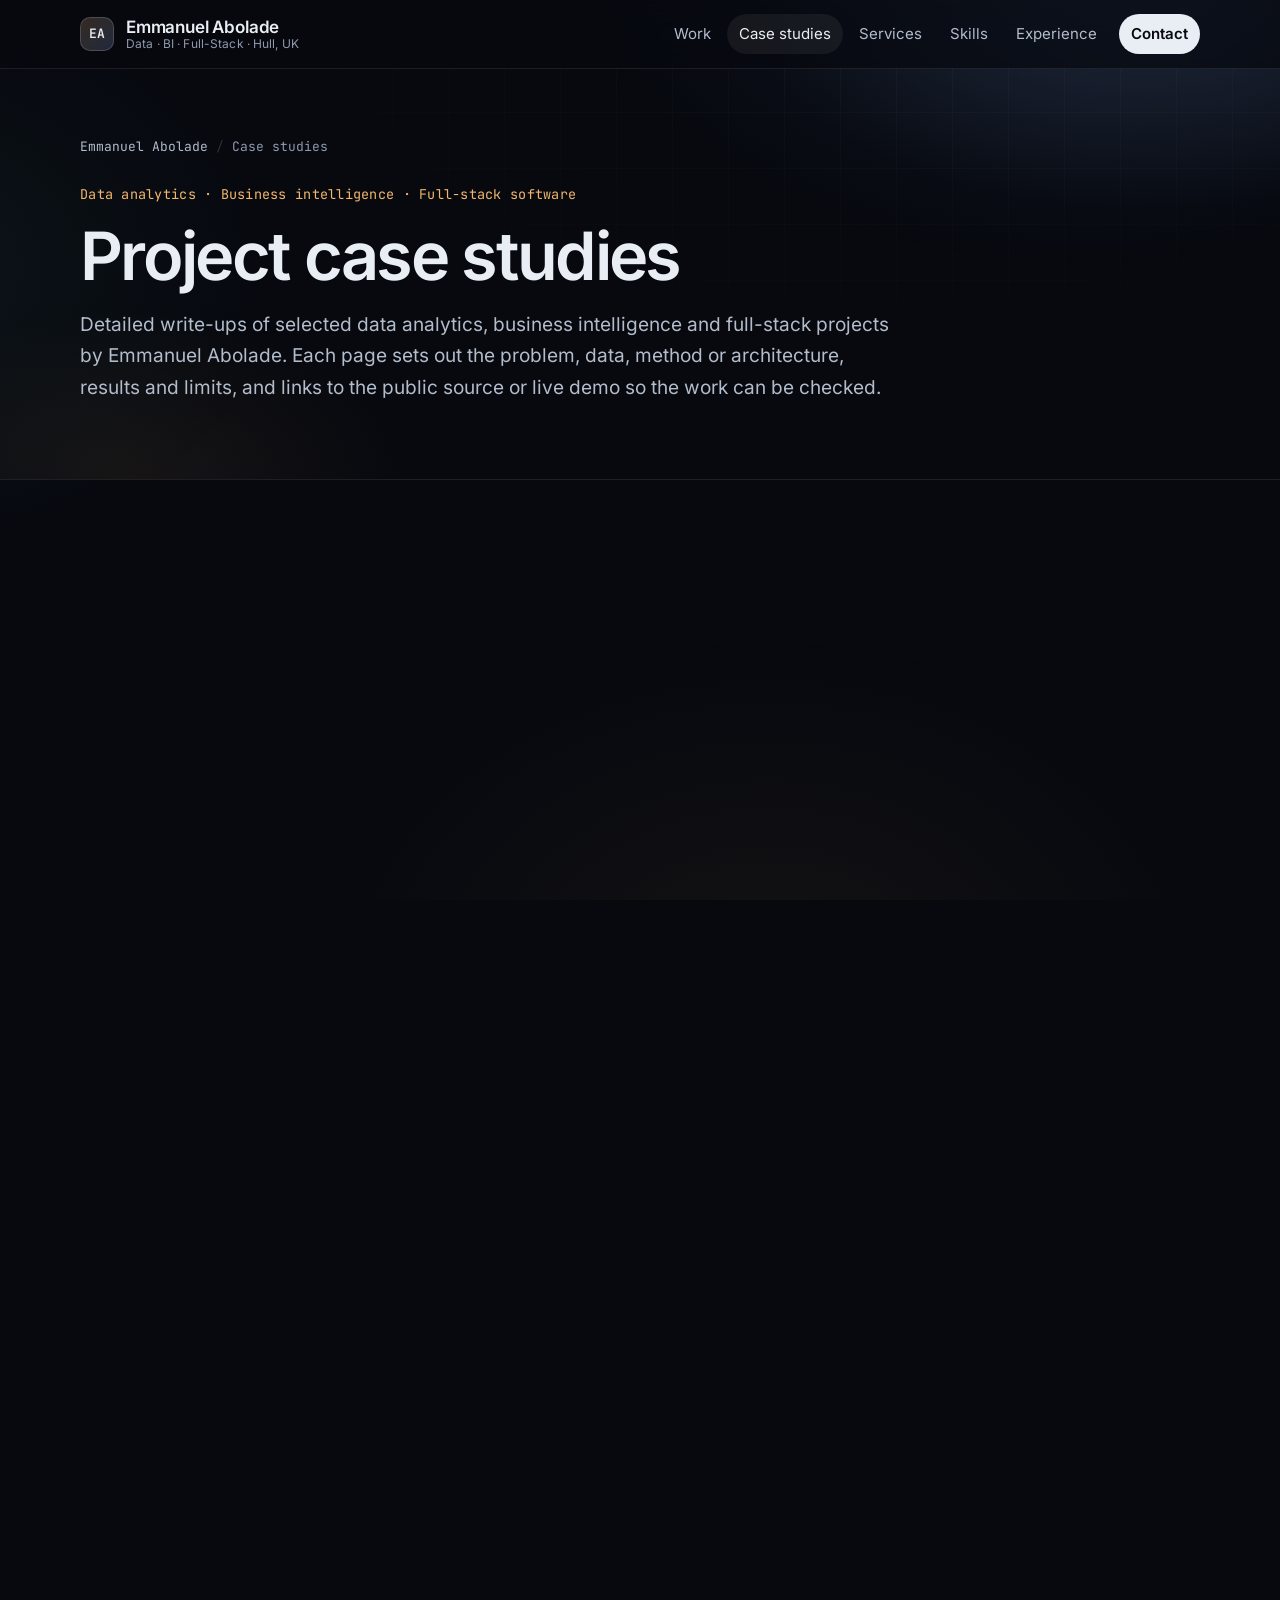
==== projects/index.html @ 0988781c "Add trading name to footer" ====
<!DOCTYPE html>
<html lang="en-GB" class="no-js">
<head>
<meta charset="UTF-8">
<meta name="viewport" content="width=device-width, initial-scale=1">
<title>Case Studies — Data Analytics, Power BI &amp; Full-Stack Projects | Emmanuel Abolade</title>
<meta name="description" content="Case studies by Emmanuel Abolade, Data Analyst and Full-Stack Developer in Hull, UK: Power BI, SQL, Python, FastAPI, React and Next.js projects with source or live demos.">
<meta name="robots" content="index, follow">
<meta name="author" content="Emmanuel Abolade">
<link rel="canonical" href="https://aboladlabs.com/projects/">
<meta name="theme-color" content="#07090f">
<meta name="color-scheme" content="dark">
<link rel="icon" href="/favicon.svg" type="image/svg+xml">
<meta property="og:type" content="website">
<meta property="og:title" content="Case Studies — Data Analytics, Power BI &amp; Full-Stack Projects | Emmanuel Abolade">
<meta property="og:description" content="Case studies by Emmanuel Abolade, Data Analyst and Full-Stack Developer in Hull, UK: Power BI, SQL, Python, FastAPI, React and Next.js projects with source or live demos.">
<meta property="og:url" content="https://aboladlabs.com/projects/">
<meta property="og:site_name" content="Emmanuel Abolade">
<meta property="og:locale" content="en_GB">
<meta property="og:image" content="https://aboladlabs.com/assets/og-image.png">
<meta property="og:image:type" content="image/png">
<meta property="og:image:width" content="1200">
<meta property="og:image:height" content="630">
<meta property="og:image:alt" content="Emmanuel Abolade: Data Analyst, Business Intelligence Developer and Full-Stack Software Developer, Hull, UK. aboladlabs.com">
<meta name="twitter:card" content="summary_large_image">
<meta name="twitter:title" content="Case Studies — Data Analytics, Power BI &amp; Full-Stack Projects | Emmanuel Abolade">
<meta name="twitter:description" content="Case studies by Emmanuel Abolade, Data Analyst and Full-Stack Developer in Hull, UK: Power BI, SQL, Python, FastAPI, React and Next.js projects with source or live demos.">
<meta name="twitter:image" content="https://aboladlabs.com/assets/og-image.png">
<meta name="twitter:image:alt" content="Emmanuel Abolade: Data Analyst, Business Intelligence Developer and Full-Stack Software Developer, Hull, UK. aboladlabs.com">
<script>(function(d){d.className='js'+(matchMedia('(prefers-reduced-motion: reduce)').matches?'':' motion')})(document.documentElement)</script>
<link rel="preload" href="/assets/fonts/inter-var.woff2" as="font" type="font/woff2" crossorigin>
<link rel="preload" href="/assets/fonts/jetbrains-mono-var.woff2" as="font" type="font/woff2" crossorigin>
<link rel="stylesheet" href="/assets/css/site.css">
<script src="/assets/js/site.js" defer></script>
<script type="application/ld+json">
{
  "@context": "https://schema.org",
  "@graph": [
    {
      "@type": [
        "CollectionPage",
        "WebPage"
      ],
      "@id": "https://aboladlabs.com/projects/#webpage",
      "url": "https://aboladlabs.com/projects/",
      "name": "Case Studies — Data Analytics, Power BI & Full-Stack Projects | Emmanuel Abolade",
      "description": "Case studies by Emmanuel Abolade, Data Analyst and Full-Stack Developer in Hull, UK: Power BI, SQL, Python, FastAPI, React and Next.js projects with source or live demos.",
      "inLanguage": "en-GB",
      "isPartOf": {
        "@id": "https://aboladlabs.com/#website"
      },
      "author": {
        "@type": "Person",
        "@id": "https://aboladlabs.com/#person",
        "name": "Emmanuel Abolade",
        "url": "https://aboladlabs.com/"
      },
      "about": {
        "@id": "https://aboladlabs.com/#person"
      },
      "breadcrumb": {
        "@id": "https://aboladlabs.com/projects/#breadcrumb"
      },
      "dateModified": "2026-11-21T15:02:53+00:00"
    },
    {
      "@type": "ItemList",
      "itemListElement": [
        {
          "@type": "ListItem",
          "position": 1,
          "url": "https://aboladlabs.com/projects/event-travel-intelligence/",
          "name": "Event Travel Intelligence"
        },
        {
          "@type": "ListItem",
          "position": 2,
          "url": "https://aboladlabs.com/projects/jobs-api-stripe-payments/",
          "name": "Jobs API with Stripe payments"
        },
        {
          "@type": "ListItem",
          "position": 3,
          "url": "https://aboladlabs.com/projects/restaurant-financial-intelligence/",
          "name": "Restaurant Financial Intelligence & CEO Dashboard"
        },
        {
          "@type": "ListItem",
          "position": 4,
          "url": "https://aboladlabs.com/projects/controldeck-ng/",
          "name": "ControlDeck NG — Executive BI Dashboard"
        },
        {
          "@type": "ListItem",
          "position": 5,
          "url": "https://aboladlabs.com/projects/fountain-of-prayer-church-platform/",
          "name": "Church Website & Presence Platform"
        },
        {
          "@type": "ListItem",
          "position": 6,
          "url": "https://aboladlabs.com/projects/cv-analyzer-job-match/",
          "name": "CV Analyzer & Job Match Optimizer"
        },
        {
          "@type": "ListItem",
          "position": 7,
          "url": "https://aboladlabs.com/projects/olist-marketplace-delivery-sla/",
          "name": "Olist Marketplace — Delivery SLA & Seller Sizing"
        },
        {
          "@type": "ListItem",
          "position": 8,
          "url": "https://aboladlabs.com/projects/grandstay-hospitality-operations/",
          "name": "GrandStay Hospitality — Operations Intelligence"
        },
        {
          "@type": "ListItem",
          "position": 9,
          "url": "https://aboladlabs.com/projects/clouddesk-support-root-cause/",
          "name": "CloudDesk — Support Root Cause"
        },
        {
          "@type": "ListItem",
          "position": 10,
          "url": "https://aboladlabs.com/projects/nigeria-at-66-world-bank-data-story/",
          "name": "Nigeria at 66 — World Bank Data Story"
        }
      ]
    },
    {
      "@type": "BreadcrumbList",
      "@id": "https://aboladlabs.com/projects/#breadcrumb",
      "itemListElement": [
        {
          "@type": "ListItem",
          "position": 1,
          "name": "Emmanuel Abolade",
          "item": "https://aboladlabs.com/"
        },
        {
          "@type": "ListItem",
          "position": 2,
          "name": "Case studies",
          "item": "https://aboladlabs.com/projects/"
        }
      ]
    }
  ]
}
</script>
</head>
<body>
<a class="skip" href="#main">Skip to content</a>
<header class="site-header solid">
<div class="wrap bar">
<a class="brand" href="/"><span class="brand-mark" aria-hidden="true">EA</span><span>Emmanuel Abolade<small>Data · BI · Full-Stack · Hull, UK</small></span></a>
<button class="menu-btn" type="button" aria-expanded="false" aria-controls="site-nav" aria-label="Open menu"><svg viewBox="0 0 20 20" fill="none" aria-hidden="true"><path d="M3 6h14M3 10h14M3 14h14" stroke="currentColor" stroke-width="1.6" stroke-linecap="round"/></svg></button>
<nav id="site-nav" class="nav" aria-label="Primary">
<a href="/#work">Work</a>
<a href="/projects/" aria-current="page">Case studies</a>
<a href="/services/">Services</a>
<a href="/#skills">Skills</a>
<a href="/#experience">Experience</a>
<a href="/#contact" class="nav-cta">Contact</a>
</nav>
</div>
</header>
<main id="main">
<section class="page-hero">
<div class="grid-bg" aria-hidden="true"></div>
<div class="wrap">
<nav class="crumbs" aria-label="Breadcrumb"><ol><li><a href="/">Emmanuel Abolade</a></li><li aria-current="page">Case studies</li></ol></nav>
<p class="kicker">Data analytics · Business intelligence · Full-stack software</p>
<h1>Project case studies</h1>
<p class="lede">Detailed write-ups of selected data analytics, business intelligence and full-stack projects by Emmanuel Abolade. Each page sets out the problem, data, method or architecture, results and limits, and links to the public source or live demo so the work can be checked.</p>
</div>
</section>
<div class="wrap">
<section class="hub-section" aria-labelledby="cs-title" style="padding-top:56px">
<h2 id="cs-title">Case studies</h2>
<p>Nine projects across analytics, BI and software engineering.</p>
<div class="filters" role="group" aria-label="Filter projects" data-filter-group="hub-grid" data-filter-status="hub-grid-status" hidden>
<button type="button" data-filter="all" aria-pressed="true">All work</button>
<button type="button" data-filter="data" aria-pressed="false">Data &amp; BI</button>
<button type="button" data-filter="software" aria-pressed="false">Software engineering</button>
<button type="button" data-filter="ai" aria-pressed="false">Applied AI</button>
</div><p id="hub-grid-status" class="sr-only" aria-live="polite"></p>
<div class="work" id="hub-grid">
<article class="card wide" data-cat="software data" data-reveal>
<div class="media"><img src="/assets/screenshots/thumbs/event-travel-intelligence-home.webp" alt="Event Travel Intelligence web app home screen with event selection and journey inputs over a map" width="800" height="500" loading="lazy" decoding="async"><div class="tagline"><span class="status live">Live demo</span></div></div>
<div class="body">
<span class="kind">Full-stack · Decision intelligence</span>
<h3><a href="/projects/event-travel-intelligence/">Event Travel Intelligence</a></h3>
<p>A travel-intelligence platform for journeys to major UK events. Enter a starting point and an event to get route analysis, event-adjusted journey estimates, travel risk, Park &amp; Ride options, an interactive map and overnight return analysis. Modelled conditions are clearly separated from measured live data.</p>
<ul class="stack" aria-label="Technologies"><li class="chip">Python</li><li class="chip">FastAPI</li><li class="chip">SQLite</li><li class="chip">JavaScript</li><li class="chip">Leaflet</li><li class="chip">OSRM</li><li class="chip">Nominatim</li></ul>
<div class="metrics"><div><b>Outbound + return</b><span>journey analysis incl. overnight</span></div><div><b>7 test modules</b><span>API, engine, live transport</span></div><div><b>Pages + Render</b><span>frontend and API hosting</span></div></div>
<div class="links"><a class="primary" href="/projects/event-travel-intelligence/">Case study <svg viewBox="0 0 16 16" fill="none" aria-hidden="true"><path d="M3 8h10M9 4l4 4-4 4" stroke="currentColor" stroke-width="1.6" stroke-linecap="round" stroke-linejoin="round"/></svg></a><a href="https://aboladvisuals.github.io/event-travel-intelligence/" rel="noopener" aria-label="Live demo: Event Travel Intelligence">Live demo <svg viewBox="0 0 16 16" fill="none" aria-hidden="true"><path d="M6 3h7v7M13 3 5 11" stroke="currentColor" stroke-width="1.6" stroke-linecap="round" stroke-linejoin="round"/></svg></a><a href="https://github.com/aboladvisuals/event-travel-intelligence" rel="noopener" aria-label="Code: Event Travel Intelligence">Code <svg viewBox="0 0 16 16" aria-hidden="true"><path fill="currentColor" d="M8 0a8 8 0 0 0-2.53 15.59c.4.07.55-.17.55-.38v-1.33c-2.23.48-2.7-1.07-2.7-1.07-.36-.92-.89-1.17-.89-1.17-.73-.5.05-.49.05-.49.8.06 1.23.83 1.23.83.72 1.22 1.87.87 2.33.66.07-.52.28-.87.5-1.07-1.78-.2-3.65-.89-3.65-3.95 0-.87.31-1.59.82-2.15-.08-.2-.36-1.02.08-2.12 0 0 .67-.21 2.2.82a7.6 7.6 0 0 1 4 0c1.53-1.04 2.2-.82 2.2-.82.44 1.1.16 1.92.08 2.12.51.56.82 1.28.82 2.15 0 3.07-1.87 3.75-3.65 3.95.29.25.54.73.54 1.48v2.2c0 .21.15.46.55.38A8 8 0 0 0 8 0Z"/></svg></a></div>
</div>
</article>
<article class="card wide" data-cat="software" data-reveal>
<div class="media"><img src="/assets/screenshots/thumbs/jobs-api-stripe-docs.webp" alt="FastAPI Swagger documentation page (/docs) for the live Jobs API, showing the interactive OpenAPI interface" width="800" height="416" loading="lazy" decoding="async"><div class="tagline"><span class="status live">Live API · live-ready payments</span></div></div>
<div class="body">
<span class="kind">Full-stack · Payments API</span>
<h3><a href="/projects/jobs-api-stripe-payments/">Jobs API with Stripe payments</a></h3>
<p>A jobs-board API with a production-grade Stripe payment flow: hosted Checkout, signature-verified webhooks, idempotent recording and nightly reconciliation. The API is live; payments run in Stripe test mode and are ready to switch to live keys.</p>
<ul class="stack" aria-label="Technologies"><li class="chip">Python</li><li class="chip">FastAPI</li><li class="chip">PostgreSQL</li><li class="chip">psycopg</li><li class="chip">Stripe</li><li class="chip">Render</li><li class="chip">GitHub Actions</li></ul>
<div class="metrics"><div><b>Hosted Checkout</b><span>card data never on the server</span></div><div><b>Idempotent writes</b><span>UNIQUE session id</span></div><div><b>Nightly reconcile</b><span>Stripe as source of truth</span></div></div>
<div class="links"><a class="primary" href="/projects/jobs-api-stripe-payments/">Case study <svg viewBox="0 0 16 16" fill="none" aria-hidden="true"><path d="M3 8h10M9 4l4 4-4 4" stroke="currentColor" stroke-width="1.6" stroke-linecap="round" stroke-linejoin="round"/></svg></a><a href="https://jobs-api-no94.onrender.com/docs" rel="noopener" aria-label="Live API docs: Jobs API with Stripe payments">Live API docs <svg viewBox="0 0 16 16" fill="none" aria-hidden="true"><path d="M6 3h7v7M13 3 5 11" stroke="currentColor" stroke-width="1.6" stroke-linecap="round" stroke-linejoin="round"/></svg></a><a href="https://github.com/aboladvisuals/jobs-api" rel="noopener" aria-label="Code: Jobs API with Stripe payments">Code <svg viewBox="0 0 16 16" aria-hidden="true"><path fill="currentColor" d="M8 0a8 8 0 0 0-2.53 15.59c.4.07.55-.17.55-.38v-1.33c-2.23.48-2.7-1.07-2.7-1.07-.36-.92-.89-1.17-.89-1.17-.73-.5.05-.49.05-.49.8.06 1.23.83 1.23.83.72 1.22 1.87.87 2.33.66.07-.52.28-.87.5-1.07-1.78-.2-3.65-.89-3.65-3.95 0-.87.31-1.59.82-2.15-.08-.2-.36-1.02.08-2.12 0 0 .67-.21 2.2.82a7.6 7.6 0 0 1 4 0c1.53-1.04 2.2-.82 2.2-.82.44 1.1.16 1.92.08 2.12.51.56.82 1.28.82 2.15 0 3.07-1.87 3.75-3.65 3.95.29.25.54.73.54 1.48v2.2c0 .21.15.46.55.38A8 8 0 0 0 8 0Z"/></svg></a></div>
</div>
</article>

<article class="card" data-cat="data" data-reveal>
<div class="media"><img src="/assets/screenshots/thumbs/restaurant-ceo-overview.webp" alt="Power BI CEO overview for the restaurant financial analysis with sales, payments and trend visuals" width="800" height="470" loading="lazy" decoding="async"><div class="tagline"><span class="status done">Portfolio analysis</span></div></div>
<div class="body">
<span class="kind">Data &amp; BI · Financial controls</span>
<h3><a href="/projects/restaurant-financial-intelligence/">Restaurant Financial Intelligence &amp; CEO Dashboard</a></h3>
<p>Multi-unit hospitality financial analysis that surfaced a control gap, not just a dashboard. It became the grounding for the ControlDeck NG product UI.</p>
<ul class="stack" aria-label="Technologies"><li class="chip">Python</li><li class="chip">pandas</li><li class="chip">SQL</li><li class="chip">Power Query</li><li class="chip">Power BI</li></ul>
<div class="metrics"><div><b>≈ ₦2.89bn</b><span>recorded sales</span></div><div><b>19,146</b><span>payments without payee</span></div><div><b>Apr 2026</b><span>expense records collapse</span></div></div>
<div class="links"><a class="primary" href="/projects/restaurant-financial-intelligence/">Case study <svg viewBox="0 0 16 16" fill="none" aria-hidden="true"><path d="M3 8h10M9 4l4 4-4 4" stroke="currentColor" stroke-width="1.6" stroke-linecap="round" stroke-linejoin="round"/></svg></a><a href="https://github.com/aboladvisuals/restaurant_ceo_analysis" rel="noopener" aria-label="Code: Restaurant Financial Intelligence & CEO Dashboard">Code <svg viewBox="0 0 16 16" aria-hidden="true"><path fill="currentColor" d="M8 0a8 8 0 0 0-2.53 15.59c.4.07.55-.17.55-.38v-1.33c-2.23.48-2.7-1.07-2.7-1.07-.36-.92-.89-1.17-.89-1.17-.73-.5.05-.49.05-.49.8.06 1.23.83 1.23.83.72 1.22 1.87.87 2.33.66.07-.52.28-.87.5-1.07-1.78-.2-3.65-.89-3.65-3.95 0-.87.31-1.59.82-2.15-.08-.2-.36-1.02.08-2.12 0 0 .67-.21 2.2.82a7.6 7.6 0 0 1 4 0c1.53-1.04 2.2-.82 2.2-.82.44 1.1.16 1.92.08 2.12.51.56.82 1.28.82 2.15 0 3.07-1.87 3.75-3.65 3.95.29.25.54.73.54 1.48v2.2c0 .21.15.46.55.38A8 8 0 0 0 8 0Z"/></svg></a></div>
</div>
</article>
<article class="card" data-cat="software data" data-reveal>
<div class="media"><img src="/assets/screenshots/thumbs/controldeck-ng-ceo-home.webp" alt="ControlDeck NG CEO Home screen with naira KPI cards, a revenue and expense trend and critical alerts" width="800" height="500" loading="lazy" decoding="async"><div class="tagline"><span class="status poc">Proof of concept · live</span></div></div>
<div class="body">
<span class="kind">Full-stack · BI product UI</span>
<h3><a href="/projects/controldeck-ng/">ControlDeck NG — Executive BI Dashboard</a></h3>
<p>The restaurant analysis turned into a product surface: CEO Home, Financial Control Centre, Sales, Cost &amp; Profitability, Inventory, Purchasing, an AI assistant with demo responses, and alerts. Mock data shaped by real findings.</p>
<ul class="stack" aria-label="Technologies"><li class="chip">React 19</li><li class="chip">TypeScript</li><li class="chip">Vite</li><li class="chip">Tailwind</li><li class="chip">Recharts</li></ul>
<div class="metrics"><div><b>8 screens</b><span>single-page app</span></div><div><b>₦2.888B</b><span>grounding sales figure</span></div><div><b>Mock data</b><span>no live POS feed</span></div></div>
<div class="links"><a class="primary" href="/projects/controldeck-ng/">Case study <svg viewBox="0 0 16 16" fill="none" aria-hidden="true"><path d="M3 8h10M9 4l4 4-4 4" stroke="currentColor" stroke-width="1.6" stroke-linecap="round" stroke-linejoin="round"/></svg></a><a href="https://aboladvisuals.github.io/controldeck-ng/" rel="noopener" aria-label="Live demo: ControlDeck NG — Executive BI Dashboard">Live demo <svg viewBox="0 0 16 16" fill="none" aria-hidden="true"><path d="M6 3h7v7M13 3 5 11" stroke="currentColor" stroke-width="1.6" stroke-linecap="round" stroke-linejoin="round"/></svg></a><a href="https://github.com/aboladvisuals/controldeck-ng" rel="noopener" aria-label="Code: ControlDeck NG — Executive BI Dashboard">Code <svg viewBox="0 0 16 16" aria-hidden="true"><path fill="currentColor" d="M8 0a8 8 0 0 0-2.53 15.59c.4.07.55-.17.55-.38v-1.33c-2.23.48-2.7-1.07-2.7-1.07-.36-.92-.89-1.17-.89-1.17-.73-.5.05-.49.05-.49.8.06 1.23.83 1.23.83.72 1.22 1.87.87 2.33.66.07-.52.28-.87.5-1.07-1.78-.2-3.65-.89-3.65-3.95 0-.87.31-1.59.82-2.15-.08-.2-.36-1.02.08-2.12 0 0 .67-.21 2.2.82a7.6 7.6 0 0 1 4 0c1.53-1.04 2.2-.82 2.2-.82.44 1.1.16 1.92.08 2.12.51.56.82 1.28.82 2.15 0 3.07-1.87 3.75-3.65 3.95.29.25.54.73.54 1.48v2.2c0 .21.15.46.55.38A8 8 0 0 0 8 0Z"/></svg></a></div>
</div>
</article>
<article class="card wide" data-cat="software" data-reveal>
<div class="media"><img src="/assets/screenshots/thumbs/fountain-of-prayer-hull-home.webp" alt="Public homepage of the church website with a plum and gold design and a Plan your visit button" width="800" height="500" loading="lazy" decoding="async"><div class="tagline"><span class="status live">Live public site</span></div></div>
<div class="body">
<span class="kind">Full-stack · Auth, roles &amp; realtime</span>
<h3><a href="/projects/fountain-of-prayer-church-platform/">Church Website &amp; Presence Platform</a></h3>
<p>A Next.js 16 and Supabase platform for a church in Hull: a public visitor website, sign-in for members, role-scoped pastor, admin and media areas protected by row-level security, and a projector display updated in real time from the media dashboard.</p>
<ul class="stack" aria-label="Technologies"><li class="chip">Next.js 16</li><li class="chip">React 19</li><li class="chip">TypeScript</li><li class="chip">Supabase</li><li class="chip">Postgres RLS</li><li class="chip">Realtime</li><li class="chip">Vercel</li></ul>
<div class="metrics"><div><b>33 tests</b><span>auth, session and roles, passing</span></div><div><b>4 signed-in areas</b><span>member, pastor, admin, media</span></div><div><b>Realtime</b><span>presentation display</span></div></div>
<div class="links"><a class="primary" href="/projects/fountain-of-prayer-church-platform/">Case study <svg viewBox="0 0 16 16" fill="none" aria-hidden="true"><path d="M3 8h10M9 4l4 4-4 4" stroke="currentColor" stroke-width="1.6" stroke-linecap="round" stroke-linejoin="round"/></svg></a><a href="https://rccg-fountain-of-prayer-hull.vercel.app/" rel="noopener" aria-label="Live site: Church Website & Presence Platform">Live site <svg viewBox="0 0 16 16" fill="none" aria-hidden="true"><path d="M6 3h7v7M13 3 5 11" stroke="currentColor" stroke-width="1.6" stroke-linecap="round" stroke-linejoin="round"/></svg></a></div>
</div>
</article>
<article class="card" data-cat="software ai" data-reveal>
<div class="media"><img src="/assets/screenshots/thumbs/cv-analyzer-evidence-gaps.webp" alt="CV Analyzer Streamlit interface showing the evidence matrix" width="800" height="409" loading="lazy" decoding="async"><div class="tagline"><span class="status done">Completed &amp; tested</span></div></div>
<div class="body">
<span class="kind">Software · Applied AI (guarded)</span>
<h3><a href="/projects/cv-analyzer-job-match/">CV Analyzer &amp; Job Match Optimizer</a></h3>
<p>Matches a CV against a real job description with a traceable evidence matrix and gap analysis. An optional AI phrasing layer is checked after the fact and rejected if it adds anything the CV cannot evidence.</p>
<ul class="stack" aria-label="Technologies"><li class="chip">Python</li><li class="chip">Streamlit</li><li class="chip">pdfplumber</li><li class="chip">reportlab</li><li class="chip">pytest</li></ul>
<div class="metrics"><div><b>117 tests</b><span>passing locally</span></div><div><b>CLI + web</b><span>one shared engine</span></div><div><b>DOCX / PDF</b><span>report export</span></div></div>
<div class="links"><a class="primary" href="/projects/cv-analyzer-job-match/">Case study <svg viewBox="0 0 16 16" fill="none" aria-hidden="true"><path d="M3 8h10M9 4l4 4-4 4" stroke="currentColor" stroke-width="1.6" stroke-linecap="round" stroke-linejoin="round"/></svg></a><a href="https://github.com/aboladvisuals/cv_analyzer" rel="noopener" aria-label="Code: CV Analyzer & Job Match Optimizer">Code <svg viewBox="0 0 16 16" aria-hidden="true"><path fill="currentColor" d="M8 0a8 8 0 0 0-2.53 15.59c.4.07.55-.17.55-.38v-1.33c-2.23.48-2.7-1.07-2.7-1.07-.36-.92-.89-1.17-.89-1.17-.73-.5.05-.49.05-.49.8.06 1.23.83 1.23.83.72 1.22 1.87.87 2.33.66.07-.52.28-.87.5-1.07-1.78-.2-3.65-.89-3.65-3.95 0-.87.31-1.59.82-2.15-.08-.2-.36-1.02.08-2.12 0 0 .67-.21 2.2.82a7.6 7.6 0 0 1 4 0c1.53-1.04 2.2-.82 2.2-.82.44 1.1.16 1.92.08 2.12.51.56.82 1.28.82 2.15 0 3.07-1.87 3.75-3.65 3.95.29.25.54.73.54 1.48v2.2c0 .21.15.46.55.38A8 8 0 0 0 8 0Z"/></svg></a></div>
</div>
</article>
<article class="card" data-cat="data" data-reveal>
<div class="media"><img src="/assets/screenshots/thumbs/olist-delivery-sla.webp" alt="Olist delivery SLA analysis chart of late-delivery rates" width="800" height="434" loading="lazy" decoding="async"><div class="tagline"><span class="status done">Portfolio analysis</span></div></div>
<div class="body">
<span class="kind">Data &amp; BI · SQL Server</span>
<h3><a href="/projects/olist-marketplace-delivery-sla/">Olist Marketplace — Delivery SLA &amp; Seller Sizing</a></h3>
<p>Public Kaggle e-commerce data analysed in T-SQL and cross-checked in Python, with a recommendation targeted at the sellers driving late volume.</p>
<ul class="stack" aria-label="Technologies"><li class="chip">SQL Server</li><li class="chip">T-SQL</li><li class="chip">Python</li><li class="chip">Tableau</li></ul>
<div class="metrics"><div><b>96,470</b><span>delivered orders</span></div><div><b>6.77%</b><span>late-delivery rate</span></div><div><b>44%</b><span>of late orders >8 days</span></div></div>
<div class="links"><a class="primary" href="/projects/olist-marketplace-delivery-sla/">Case study <svg viewBox="0 0 16 16" fill="none" aria-hidden="true"><path d="M3 8h10M9 4l4 4-4 4" stroke="currentColor" stroke-width="1.6" stroke-linecap="round" stroke-linejoin="round"/></svg></a><a href="https://github.com/aboladvisuals/olist_marketplace_sla" rel="noopener" aria-label="Code: Olist Marketplace — Delivery SLA & Seller Sizing">Code <svg viewBox="0 0 16 16" aria-hidden="true"><path fill="currentColor" d="M8 0a8 8 0 0 0-2.53 15.59c.4.07.55-.17.55-.38v-1.33c-2.23.48-2.7-1.07-2.7-1.07-.36-.92-.89-1.17-.89-1.17-.73-.5.05-.49.05-.49.8.06 1.23.83 1.23.83.72 1.22 1.87.87 2.33.66.07-.52.28-.87.5-1.07-1.78-.2-3.65-.89-3.65-3.95 0-.87.31-1.59.82-2.15-.08-.2-.36-1.02.08-2.12 0 0 .67-.21 2.2.82a7.6 7.6 0 0 1 4 0c1.53-1.04 2.2-.82 2.2-.82.44 1.1.16 1.92.08 2.12.51.56.82 1.28.82 2.15 0 3.07-1.87 3.75-3.65 3.95.29.25.54.73.54 1.48v2.2c0 .21.15.46.55.38A8 8 0 0 0 8 0Z"/></svg></a></div>
</div>
</article>
<article class="card third" data-cat="data" data-reveal>
<div class="media"><img src="/assets/screenshots/thumbs/grandstay-executive-dashboard.webp" alt="GrandStay Power BI executive dashboard for guest-support operations" width="800" height="551" loading="lazy" decoding="async"><div class="tagline"><span class="status done">Portfolio analysis</span></div></div>
<div class="body">
<span class="kind">Data &amp; BI · Power BI</span>
<h3><a href="/projects/grandstay-hospitality-operations/">GrandStay Hospitality — Operations Intelligence</a></h3>
<p>A ticket-level baseline for guest-support contacts to evaluate an automation opportunity.</p>
<ul class="stack" aria-label="Technologies"><li class="chip">Excel</li><li class="chip">Power Query</li><li class="chip">Power BI</li></ul>
<div class="metrics"><div><b>120,000</b><span>tickets</span></div><div><b>28.09%</b><span>SLA met</span></div><div><b>60.1%</b><span>repetitive</span></div></div>
<div class="links"><a class="primary" href="/projects/grandstay-hospitality-operations/">Case study <svg viewBox="0 0 16 16" fill="none" aria-hidden="true"><path d="M3 8h10M9 4l4 4-4 4" stroke="currentColor" stroke-width="1.6" stroke-linecap="round" stroke-linejoin="round"/></svg></a><a href="https://github.com/aboladvisuals/grandstay-hospitality-operations" rel="noopener" aria-label="Code: GrandStay Hospitality — Operations Intelligence">Code <svg viewBox="0 0 16 16" aria-hidden="true"><path fill="currentColor" d="M8 0a8 8 0 0 0-2.53 15.59c.4.07.55-.17.55-.38v-1.33c-2.23.48-2.7-1.07-2.7-1.07-.36-.92-.89-1.17-.89-1.17-.73-.5.05-.49.05-.49.8.06 1.23.83 1.23.83.72 1.22 1.87.87 2.33.66.07-.52.28-.87.5-1.07-1.78-.2-3.65-.89-3.65-3.95 0-.87.31-1.59.82-2.15-.08-.2-.36-1.02.08-2.12 0 0 .67-.21 2.2.82a7.6 7.6 0 0 1 4 0c1.53-1.04 2.2-.82 2.2-.82.44 1.1.16 1.92.08 2.12.51.56.82 1.28.82 2.15 0 3.07-1.87 3.75-3.65 3.95.29.25.54.73.54 1.48v2.2c0 .21.15.46.55.38A8 8 0 0 0 8 0Z"/></svg></a></div>
</div>
</article>
<article class="card third" data-cat="data" data-reveal>
<div class="media"><img src="/assets/screenshots/thumbs/clouddesk-executive-overview.webp" alt="CloudDesk Power BI executive overview of support resolution times" width="800" height="443" loading="lazy" decoding="async"><div class="tagline"><span class="status done">Portfolio analysis</span></div></div>
<div class="body">
<span class="kind">Data &amp; BI · Statistics</span>
<h3><a href="/projects/clouddesk-support-root-cause/">CloudDesk — Support Root Cause</a></h3>
<p>Hypotheses on documentation, reassignment, team and category tested against resolution time, CSAT and renewal.</p>
<ul class="stack" aria-label="Technologies"><li class="chip">Python</li><li class="chip">pandas</li><li class="chip">statsmodels</li><li class="chip">Power BI</li></ul>
<div class="metrics"><div><b>2,400</b><span>tickets</span></div><div><b>7.80 h</b><span>median resolution</span></div><div><b>4.52</b><span>average CSAT</span></div></div>
<div class="links"><a class="primary" href="/projects/clouddesk-support-root-cause/">Case study <svg viewBox="0 0 16 16" fill="none" aria-hidden="true"><path d="M3 8h10M9 4l4 4-4 4" stroke="currentColor" stroke-width="1.6" stroke-linecap="round" stroke-linejoin="round"/></svg></a><a href="https://github.com/aboladvisuals/clouddesk_analytics" rel="noopener" aria-label="Code: CloudDesk — Support Root Cause">Code <svg viewBox="0 0 16 16" aria-hidden="true"><path fill="currentColor" d="M8 0a8 8 0 0 0-2.53 15.59c.4.07.55-.17.55-.38v-1.33c-2.23.48-2.7-1.07-2.7-1.07-.36-.92-.89-1.17-.89-1.17-.73-.5.05-.49.05-.49.8.06 1.23.83 1.23.83.72 1.22 1.87.87 2.33.66.07-.52.28-.87.5-1.07-1.78-.2-3.65-.89-3.65-3.95 0-.87.31-1.59.82-2.15-.08-.2-.36-1.02.08-2.12 0 0 .67-.21 2.2.82a7.6 7.6 0 0 1 4 0c1.53-1.04 2.2-.82 2.2-.82.44 1.1.16 1.92.08 2.12.51.56.82 1.28.82 2.15 0 3.07-1.87 3.75-3.65 3.95.29.25.54.73.54 1.48v2.2c0 .21.15.46.55.38A8 8 0 0 0 8 0Z"/></svg></a></div>
</div>
</article>
<article class="card third" data-cat="data" data-reveal>
<div class="media"><img src="/assets/screenshots/thumbs/nigeria-at-66-dashboard.webp" alt="Nigeria at 66 Power BI dashboard with KPI cards and a 1960 to 2025 trend" width="800" height="466" loading="lazy" decoding="async"><div class="tagline"><span class="status done">Completed analysis</span></div></div>
<div class="body">
<span class="kind">Data &amp; BI · API to Power BI</span>
<h3><a href="/projects/nigeria-at-66-world-bank-data-story/">Nigeria at 66 — World Bank Data Story</a></h3>
<p>World Bank API extraction in Python, pandas validation and a one-page Power BI story.</p>
<ul class="stack" aria-label="Technologies"><li class="chip">Python</li><li class="chip">requests</li><li class="chip">pandas</li><li class="chip">Power BI</li></ul>
<div class="metrics"><div><b>7 × 4</b><span>indicators × countries</span></div><div><b>1,848</b><span>rows prepared</span></div><div><b>1960–2025</b><span>coverage</span></div></div>
<div class="links"><a class="primary" href="/projects/nigeria-at-66-world-bank-data-story/">Case study <svg viewBox="0 0 16 16" fill="none" aria-hidden="true"><path d="M3 8h10M9 4l4 4-4 4" stroke="currentColor" stroke-width="1.6" stroke-linecap="round" stroke-linejoin="round"/></svg></a><a href="https://github.com/aboladvisuals/nigeria-at-66" rel="noopener" aria-label="Code: Nigeria at 66 — World Bank Data Story">Code <svg viewBox="0 0 16 16" aria-hidden="true"><path fill="currentColor" d="M8 0a8 8 0 0 0-2.53 15.59c.4.07.55-.17.55-.38v-1.33c-2.23.48-2.7-1.07-2.7-1.07-.36-.92-.89-1.17-.89-1.17-.73-.5.05-.49.05-.49.8.06 1.23.83 1.23.83.72 1.22 1.87.87 2.33.66.07-.52.28-.87.5-1.07-1.78-.2-3.65-.89-3.65-3.95 0-.87.31-1.59.82-2.15-.08-.2-.36-1.02.08-2.12 0 0 .67-.21 2.2.82a7.6 7.6 0 0 1 4 0c1.53-1.04 2.2-.82 2.2-.82.44 1.1.16 1.92.08 2.12.51.56.82 1.28.82 2.15 0 3.07-1.87 3.75-3.65 3.95.29.25.54.73.54 1.48v2.2c0 .21.15.46.55.38A8 8 0 0 0 8 0Z"/></svg></a></div>
</div>
</article>
</div>
</section>
<section class="hub-section prose" style="max-width:none" aria-labelledby="skills-evidence">
<h2 id="skills-evidence">Skills and where to verify them</h2>
<p>Each skill below links to public work that shows it. Where source code is private or not linked, that is stated.</p>
<div class="table-wrap" tabindex="0" role="region" aria-label="Skill-to-evidence map"><table><caption>Skill-to-evidence map</caption><thead><tr><th scope="col">Skill</th><th scope="col">Evidence</th></tr></thead><tbody>
<tr><td>SQL (SQL Server, T-SQL)</td><td><a href="/projects/olist-marketplace-delivery-sla/">Olist delivery SLA</a> (<a href="https://github.com/aboladvisuals/olist_marketplace_sla/blob/main/sql/sla.sql" rel="noopener">sla.sql</a>)</td></tr>
<tr><td>SQL (SQLite)</td><td><a href="https://github.com/aboladvisuals/ecommerce-orders-sql-analysis" rel="noopener">E-commerce orders SQL analysis</a></td></tr>
<tr><td>Python (pandas)</td><td><a href="/projects/restaurant-financial-intelligence/">Restaurant financial intelligence</a> · <a href="/projects/clouddesk-support-root-cause/">CloudDesk RCA</a> · <a href="/projects/olist-marketplace-delivery-sla/">Olist cross-check</a></td></tr>
<tr><td>Statistics (regression, correlation)</td><td><a href="/projects/clouddesk-support-root-cause/">CloudDesk RCA</a></td></tr>
<tr><td>Power BI</td><td><a href="/projects/grandstay-hospitality-operations/">GrandStay</a> · <a href="/projects/restaurant-financial-intelligence/">Restaurant financial intelligence</a> · <a href="/projects/clouddesk-support-root-cause/">CloudDesk</a> · <a href="/projects/nigeria-at-66-world-bank-data-story/">Nigeria at 66</a></td></tr>
<tr><td>Excel and Power Query</td><td><a href="/projects/grandstay-hospitality-operations/">GrandStay</a></td></tr>
<tr><td>Tableau</td><td><a href="/projects/olist-marketplace-delivery-sla/">Olist delivery SLA</a> · <a href="https://github.com/aboladvisuals/daikibo-deloitte-data-analytics" rel="noopener">Daikibo (Deloitte job simulation on Forage)</a></td></tr>
<tr><td>React and TypeScript</td><td><a href="/projects/controldeck-ng/">ControlDeck NG</a> (<a href="https://aboladvisuals.github.io/controldeck-ng/" rel="noopener">live demo</a>)</td></tr>
<tr><td>APIs (FastAPI) and system integration</td><td><a href="/projects/event-travel-intelligence/">Event Travel Intelligence</a> (<a href="https://aboladvisuals.github.io/event-travel-intelligence/" rel="noopener">live app</a>) · <a href="/projects/jobs-api-stripe-payments/">Jobs API with Stripe payments</a> (<a href="https://jobs-api-no94.onrender.com/docs" rel="noopener">live API docs</a>)</td></tr>
<tr><td>PostgreSQL and Stripe payments</td><td><a href="/projects/jobs-api-stripe-payments/">Jobs API with Stripe payments</a> (<a href="https://github.com/aboladvisuals/jobs-api" rel="noopener">public code</a>)</td></tr>
<tr><td>Next.js, PostgreSQL and Prisma</td><td><a href="https://bibiunique-booking.vercel.app/" rel="noopener">Bibiunique booking live demo</a> (source code private)</td></tr>
<tr><td>Automated testing</td><td><a href="/projects/cv-analyzer-job-match/">CV Analyzer</a> (pytest) · <a href="/projects/fountain-of-prayer-church-platform/">Church platform</a> (Node test runner) · <a href="https://github.com/aboladvisuals/event-travel-intelligence/tree/main/tests" rel="noopener">Event Travel Intelligence tests</a></td></tr>
<tr><td>Next.js, Supabase and row-level security</td><td><a href="/projects/fountain-of-prayer-church-platform/">Church presence platform</a> (<a href="https://rccg-fountain-of-prayer-hull.vercel.app/" rel="noopener">live public site</a>)</td></tr><tr><td>Realtime features</td><td><a href="/projects/fountain-of-prayer-church-platform/">Church presence platform</a> (Supabase Realtime presentation display)</td></tr><tr><td>REST API extraction (Python)</td><td><a href="/projects/nigeria-at-66-world-bank-data-story/">Nigeria at 66</a> (<a href="https://github.com/aboladvisuals/nigeria-at-66/blob/main/src/fetch_world_bank.py" rel="noopener">fetch_world_bank.py</a>)</td></tr><tr><td>Applied AI (guarded LLM integration)</td><td><a href="/projects/cv-analyzer-job-match/">CV Analyzer</a> (<a href="https://github.com/aboladvisuals/cv_analyzer/blob/main/ai_phrasing.py" rel="noopener">ai_phrasing.py</a>)</td></tr></tbody></table></div>
</section>
<section class="hub-section" aria-labelledby="archive-title">
<h2 id="archive-title">More projects</h2>
<p>Smaller builds, prototypes and earlier analyses. More repositories are on <a href="https://github.com/aboladvisuals" rel="noopener">GitHub</a>.</p>
<div class="archive"><div class="arow" data-reveal><div><h3>Bibiunique Booking</h3><span class="meta">Next.js · TypeScript · Prisma · PostgreSQL · NextAuth · Resend</span></div><p>Appointment scheduling MVP for an independent makeup artist business: public pages and Book flow, an availability API, duplicate start-time prevention (unique Booking.startsAt), admin login to approve or cancel bookings and manage services, and confirmation emails.</p><div class="alinks"><a href="https://bibiunique-booking.vercel.app/" rel="noopener">Live demo</a><span class="private">Source code: private repository</span></div></div><div class="arow" data-reveal><div><h3>MediaSuite (MediaDesk) prototype</h3><span class="meta">React · TypeScript · Vite · Tailwind CSS</span></div><p>Interactive browser prototype for an all-in-one media production and church presentation workspace: media library, songs and lyrics, service planner and a preview-to-live projection flow. A proof of concept, not the final desktop application.</p><div class="alinks"><a href="https://aboladvisuals.github.io/MediaSuite/" rel="noopener">Live prototype</a><a href="https://github.com/aboladvisuals/MediaSuite" rel="noopener">Code</a></div></div><div class="arow" data-reveal><div><h3>GreenTech Manufacturing Downtime Analysis</h3><span class="meta">SQL Server · Power BI · Excel · Power Query · DAX</span></div><p>645 batches and 885 downtime events analysed; 56.3% batch delay rate, with Cleaning/Sanitation the leading cause (86 incidents).</p><div class="alinks"></div></div><div class="arow" data-reveal><div><h3>E-commerce Orders — Cleaning, EDA &amp; SQL</h3><span class="meta">Python (pandas) · SQLite · matplotlib</span></div><p>The same 1,200-order dataset across cleaning, SQL analysis and explanatory charts: 41% of orders cancelled or returned, $519,674 of revenue not collected.</p><div class="alinks"><a href="https://github.com/aboladvisuals/ecommerce-orders-sql-analysis" rel="noopener">SQL analysis</a><a href="https://github.com/aboladvisuals/ecommerce-orders-visualization" rel="noopener">Charts</a></div></div><div class="arow" data-reveal><div><h3>Daikibo Industrials — Deloitte job simulation</h3><span class="meta">Forage · Tableau · Excel</span></div><p>Training simulation (Forage / Deloitte Australia), not employment. Factory device downtime analysis and a Tableau dashboard with factory-to-device drill-through. Completed August 2026.</p><div class="alinks"><a href="https://github.com/aboladvisuals/daikibo-deloitte-data-analytics" rel="noopener">Code</a></div></div><div class="arow" data-reveal><div><h3>DecodeLab — Order cleaning &amp; EDA</h3><span class="meta">Python · pandas</span></div><p>Cleaned 1,200 e-commerce orders (types, dates, coupon fill, total checks) and documented distribution and status findings.</p><div class="alinks"><a href="https://github.com/aboladvisuals/decodelab-Project-1" rel="noopener">Code</a></div></div><div class="arow" data-reveal><div><h3>RCCG Games Day Coordinator Portal</h3><span class="meta">HTML · CSS · JavaScript</span></div><p>Lightweight client-side portal: enter a first name to see an assigned role for a games-day event. A front-end utility, not a full-stack application.</p><div class="alinks"><a href="https://github.com/aboladvisuals/rccg-games-portal" rel="noopener">Code</a></div></div></div>
</section>
</div>
</main>
<footer class="site-footer">
<div class="wrap">
<div class="cols">
<div>
<h2>Emmanuel Abolade</h2>
<p>Data Analyst, Business Intelligence Developer and Full-Stack Software Developer based in Hull, UK. I turn operational data into decisions, and decisions into working software.</p>
<p>Every figure on this site comes from a linked public repository, a published write-up or a live demo.</p>
</div>
<div>
<h2>Explore</h2>
<ul>
<li><a href="/">Home</a></li>
<li><a href="/projects/">All case studies</a></li>
<li><a href="/projects/#skills-evidence">Skills and evidence</a></li>
<li><a href="/#experience">Experience</a></li>
</ul>
</div>
<div>
<h2>Connect</h2>
<ul>
<li><a href="mailto:hello@aboladlabs.com">Email</a></li>
<li><a href="https://linkedin.com/in/emmanuel-aboladesek" rel="noopener">LinkedIn</a></li>
<li><a href="https://github.com/aboladvisuals" rel="noopener">GitHub</a></li>
</ul>
</div>
</div>
<div class="fine">
<span class="legal">AboladLabs is a trading name of Anuoluwapo Emmanuel Abolade · Hull, United Kingdom · <a href="mailto:hello@aboladlabs.com">hello@aboladlabs.com</a></span>
<span>© 2026 Emmanuel Abolade · Hull, United Kingdom</span>
<span>Last updated <time datetime="2026-11-18">18 November 2026</time></span>
</div>
</div>
</footer>
</body>
</html>
---- assets/css/site.css ----
/* Emmanuel Abolade — portfolio design system (v2, Nov 2026) */
@font-face{font-family:"Inter";src:url(/assets/fonts/inter-var.woff2) format("woff2");font-weight:400 700;font-style:normal;font-display:swap;unicode-range:U+0000-00FF,U+0131,U+0152-0153,U+02BB-02BC,U+02C6,U+02DA,U+02DC,U+0304,U+0308,U+0329,U+2000-206F,U+20AC,U+2122,U+2191,U+2193,U+2212,U+2215,U+FEFF,U+FFFD,U+20A6,U+2192,U+2190,U+00A3}
@font-face{font-family:"Instrument Serif";src:url(/assets/fonts/instrument-serif-italic.woff2) format("woff2");font-weight:400;font-style:italic;font-display:swap}
@font-face{font-family:"JetBrains Mono";src:url(/assets/fonts/jetbrains-mono-var.woff2) format("woff2");font-weight:400 600;font-style:normal;font-display:swap}
@font-face{font-family:"Inter Fallback";src:local("Arial");size-adjust:107.1%;ascent-override:90.4%;descent-override:22.5%;line-gap-override:0%}

:root{
  --bg:#07090f; --bg-2:#0b0f18; --bg-3:#111726;
  --surface:rgba(255,255,255,.035); --surface-2:rgba(255,255,255,.06);
  --line:rgba(255,255,255,.09); --line-2:rgba(255,255,255,.16);
  --text:#e9edf4; --text-2:#b3bccb; --text-3:#8f9aae;
  --amber:#f2b66d; --azure:#8ab4ff; --teal:#6fd8bf; --rose:#f29b9b;
  --link:#a9c6ff;
  --radius:18px; --radius-sm:12px;
  --wrap:1200px;
  --sans:"Inter","Inter Fallback",system-ui,-apple-system,"Segoe UI",Roboto,Arial,sans-serif;
  --serif:"Instrument Serif",Georgia,"Times New Roman",serif;
  --mono:"JetBrains Mono",ui-monospace,SFMono-Regular,Menlo,Consolas,monospace;
  --ease:cubic-bezier(.2,.7,.2,1);
  color-scheme:dark;
}
*,*::before,*::after{box-sizing:border-box}
html{-webkit-text-size-adjust:100%;scroll-behavior:smooth;scroll-padding-top:84px}
body{margin:0;background:var(--bg);color:var(--text);font-family:var(--sans);font-size:17px;line-height:1.65;-webkit-font-smoothing:antialiased;-moz-osx-font-smoothing:grayscale;text-rendering:optimizeLegibility;overflow-x:hidden}
body::before{content:"";position:fixed;inset:0;pointer-events:none;z-index:-1;background:
  radial-gradient(900px 600px at 85% -10%,rgba(138,180,255,.10),transparent 60%),
  radial-gradient(700px 500px at -10% 30%,rgba(111,216,191,.06),transparent 60%),
  radial-gradient(800px 600px at 60% 110%,rgba(242,182,109,.06),transparent 60%)}
img{max-width:100%;height:auto;display:block}
a{color:var(--link);text-decoration-thickness:1px;text-underline-offset:3px}
a:hover{color:#fff}
:focus-visible{outline:2px solid var(--azure);outline-offset:3px;border-radius:6px}
::selection{background:rgba(138,180,255,.35);color:#fff}
.wrap{width:100%;max-width:var(--wrap);margin:0 auto;padding:0 clamp(20px,4vw,40px)}
.sr-only{position:absolute!important;width:1px;height:1px;padding:0;margin:-1px;overflow:hidden;clip:rect(0,0,0,0);white-space:nowrap;border:0}
.skip{position:absolute;left:12px;top:-60px;z-index:100;background:var(--text);color:var(--bg);padding:10px 14px;border-radius:10px;font-weight:600;text-decoration:none}
.skip:focus{top:12px}
.mono{font-family:var(--mono)}
.serif{font-family:var(--serif);font-style:italic;font-weight:400;letter-spacing:0}

/* ---------- header ---------- */
.site-header{position:fixed;inset:0 0 auto 0;z-index:50;transition:background .3s var(--ease),border-color .3s var(--ease),backdrop-filter .3s}
.site-header .bar{display:flex;align-items:center;justify-content:space-between;height:68px;gap:20px}
.site-header.scrolled,.site-header.solid{background:rgba(7,9,15,.72);-webkit-backdrop-filter:blur(16px) saturate(140%);backdrop-filter:blur(16px) saturate(140%);border-bottom:1px solid var(--line)}
.brand{display:flex;align-items:center;gap:12px;color:var(--text);text-decoration:none;font-weight:600;letter-spacing:-.01em}
.brand-mark{width:34px;height:34px;border-radius:10px;display:grid;place-items:center;background:linear-gradient(135deg,rgba(242,182,109,.2),rgba(138,180,255,.2));border:1px solid var(--line-2);font-family:var(--mono);font-size:13px;font-weight:600}
.brand small{display:block;font-weight:400;color:var(--text-3);font-size:12px;letter-spacing:.01em;line-height:1.2}
.brand span{line-height:1.2}
.nav{display:flex;align-items:center;gap:4px}
.nav a{color:var(--text-2);text-decoration:none;font-size:15px;padding:8px 12px;border-radius:999px;transition:color .2s,background .2s}
.nav a:hover,.nav a[aria-current="page"]{color:var(--text);background:var(--surface-2)}
.nav .nav-cta{color:var(--bg);background:var(--text);font-weight:600;margin-left:6px}
.nav .nav-cta:hover{background:#fff;color:var(--bg)}
.menu-btn{display:none;background:var(--surface-2);border:1px solid var(--line-2);color:var(--text);border-radius:12px;width:44px;height:44px;align-items:center;justify-content:center;cursor:pointer}
.menu-btn svg{width:20px;height:20px}
@media (max-width:880px){
  .menu-btn{display:inline-flex}
  .nav{position:fixed;inset:68px 0 auto 0;flex-direction:column;align-items:stretch;gap:2px;padding:12px clamp(20px,4vw,40px) 22px;background:rgba(7,9,15,.96);-webkit-backdrop-filter:blur(16px);backdrop-filter:blur(16px);border-bottom:1px solid var(--line);transform:translateY(-8px);opacity:0;visibility:hidden;transition:opacity .2s,transform .2s,visibility .2s}
  .nav.open{opacity:1;transform:none;visibility:visible}
  .nav a{padding:12px 14px;font-size:17px;border-radius:12px}
  .nav .nav-cta{margin:8px 0 0;text-align:center}
  html.no-js .nav{position:static;opacity:1;visibility:visible;transform:none;flex-direction:row;flex-wrap:wrap;background:none;padding:0;border:0}
}

/* ---------- buttons, chips ---------- */
.btn{display:inline-flex;align-items:center;gap:10px;min-height:48px;padding:12px 20px;border-radius:999px;font-weight:600;font-size:15.5px;text-decoration:none;border:1px solid var(--line-2);color:var(--text);background:var(--surface);transition:transform .25s var(--ease),background .25s,border-color .25s,color .25s}
.btn:hover{transform:translateY(-2px);border-color:rgba(255,255,255,.3);background:var(--surface-2);color:#fff}
.btn svg{width:16px;height:16px;flex:none;transition:transform .25s var(--ease)}
.btn:hover svg{transform:translateX(3px)}
.btn-primary{background:var(--text);color:var(--bg);border-color:var(--text)}
.btn-primary:hover{background:#fff;color:var(--bg);border-color:#fff}
.chip{display:inline-flex;align-items:center;gap:6px;font-family:var(--mono);font-size:12.5px;color:var(--text-2);padding:5px 10px;border-radius:999px;border:1px solid var(--line);background:rgba(255,255,255,.02);white-space:nowrap}
.chip .dot{width:6px;height:6px;border-radius:50%;background:currentColor}
.c-amber{color:var(--amber)} .c-azure{color:var(--azure)} .c-teal{color:var(--teal)}
.status{font-family:var(--mono);font-size:12px;letter-spacing:.02em;padding:4px 10px;border-radius:999px;border:1px solid;display:inline-flex;align-items:center;gap:6px}
.status::before{content:"";width:6px;height:6px;border-radius:50%;background:currentColor}
.status.live{color:var(--teal);border-color:rgba(111,216,191,.35)}
.status.poc{color:var(--amber);border-color:rgba(242,182,109,.35)}
.status.done{color:var(--azure);border-color:rgba(138,180,255,.35)}
.eyebrow{font-family:var(--mono);font-size:13px;letter-spacing:.08em;text-transform:uppercase;color:var(--text-3);margin:0 0 18px;display:flex;align-items:center;gap:10px}
.eyebrow::before{content:"";width:28px;height:1px;background:var(--line-2)}

/* ---------- hero ---------- */
.hero{position:relative;min-height:100vh;min-height:100svh;display:flex;align-items:center;padding:120px 0 64px;isolation:isolate;overflow:hidden}
.hero-stage{position:absolute;inset:0;z-index:-1}
.hero-stage canvas{position:absolute;inset:0;width:100%;height:100%;opacity:0;transition:opacity 1.4s var(--ease)}
.hero-stage canvas.ready{opacity:1}
.hero-stage .poster{position:absolute;inset:0;width:100%;height:100%;object-fit:cover;object-position:70% 50%;display:none}
.hero.gl-fallback .poster{display:block}
.hero-stage::after{content:"";position:absolute;inset:0;pointer-events:none;background:
  linear-gradient(90deg,var(--bg) 0%,rgba(7,9,15,.92) 34%,rgba(7,9,15,.4) 58%,rgba(7,9,15,0) 78%),
  linear-gradient(0deg,var(--bg) 0%,rgba(7,9,15,0) 26%)}
.hero-inner{position:relative;max-width:720px}
.hero h1{font-size:clamp(46px,7.4vw,104px);line-height:.98;letter-spacing:-.045em;font-weight:600;margin:0 0 22px}
.hero h1 .serif{font-size:1.04em;color:#fff}
.hero .role{font-size:clamp(18px,2vw,22px);line-height:1.45;color:var(--text);margin:0 0 18px;max-width:34ch;font-weight:500;letter-spacing:-.01em}
.hero .lede{color:var(--text-2);font-size:clamp(16px,1.4vw,18px);max-width:58ch;margin:0 0 30px}
.hero-actions{display:flex;flex-wrap:wrap;gap:12px;margin-bottom:40px}
.hero-meta{display:flex;flex-wrap:wrap;gap:10px 22px;color:var(--text-3);font-size:14px;font-family:var(--mono)}
.hero-meta a{color:var(--text-2);text-decoration:none;display:inline-flex;align-items:center;gap:8px;min-height:32px}
.hero-meta a:hover{color:#fff}
.hero-meta svg{width:16px;height:16px}
.stage-ctrl{position:absolute;right:clamp(20px,4vw,40px);bottom:28px;z-index:2;display:flex;align-items:center;gap:10px;font-family:var(--mono);font-size:12px;color:var(--text-3)}
.stage-ctrl button{background:rgba(7,9,15,.55);border:1px solid var(--line-2);color:var(--text-2);border-radius:999px;height:36px;padding:0 14px;cursor:pointer;font:inherit;display:inline-flex;align-items:center;gap:8px;-webkit-backdrop-filter:blur(8px);backdrop-filter:blur(8px)}
.stage-ctrl button:hover{color:#fff;border-color:rgba(255,255,255,.35)}
.stage-legend{display:flex;gap:14px}
.stage-legend span{display:inline-flex;align-items:center;gap:6px}
.stage-legend i{width:8px;height:8px;border-radius:2px;display:inline-block}
.hero.gl-fallback .stage-ctrl button,.hero.gl-still .stage-ctrl button{display:none}
@media (max-width:880px){
  .hero{align-items:flex-end;padding:96px 0 40px;min-height:auto}
  .hero-stage{bottom:auto;height:62vh;min-height:420px}
  .hero-stage::after{background:linear-gradient(0deg,var(--bg) 0%,rgba(7,9,15,.6) 40%,rgba(7,9,15,0) 75%),linear-gradient(180deg,rgba(7,9,15,.6) 0%,rgba(7,9,15,0) 25%)}
  .hero-inner{padding-top:36vh}
  .stage-ctrl{top:76px;bottom:auto}
  .stage-legend{display:none}
}

/* ---------- proof strip ---------- */
.proof{border-top:1px solid var(--line);border-bottom:1px solid var(--line);background:rgba(255,255,255,.015)}
.proof .wrap{display:grid;grid-template-columns:repeat(4,1fr)}
.proof div.cell{padding:26px 22px;border-left:1px solid var(--line)}
.proof div.cell:first-child{border-left:0;padding-left:0}
.proof strong{display:block;font-size:clamp(26px,3vw,36px);font-weight:600;letter-spacing:-.03em;line-height:1.1}
.proof span{color:var(--text-3);font-size:14px}
@media (max-width:760px){.proof .wrap{grid-template-columns:1fr 1fr}.proof div.cell{padding:20px 16px}.proof div.cell:nth-child(3){border-left:0;padding-left:0}.proof div.cell:nth-child(n+3){border-top:1px solid var(--line)}}

/* ---------- sections ---------- */
.section{padding:clamp(80px,11vw,140px) 0;position:relative}
.section + .section{border-top:1px solid var(--line)}
.section,.hub-section,.site-footer{content-visibility:auto;contain-intrinsic-size:auto 900px}
.section-head{display:grid;grid-template-columns:minmax(0,1fr) minmax(0,1fr);gap:24px 48px;align-items:end;margin-bottom:clamp(36px,5vw,64px)}
.section-head h2{font-size:clamp(34px,4.6vw,60px);line-height:1.04;letter-spacing:-.035em;font-weight:600;margin:0}
.section-head p{color:var(--text-2);margin:0;max-width:52ch}
.idx{font-family:var(--mono);font-size:13px;color:var(--text-3);letter-spacing:.06em;display:block;margin-bottom:14px}
@media (max-width:880px){.section-head{grid-template-columns:1fr}}
h2,h3,h4{color:var(--text)}

/* ---------- pillars ---------- */
.pillars{display:grid;grid-template-columns:repeat(3,1fr);gap:18px}
.pillar{position:relative;padding:30px 28px 26px;border-radius:var(--radius);background:linear-gradient(180deg,rgba(255,255,255,.05),rgba(255,255,255,.015));border:1px solid var(--line);overflow:hidden}
.pillar::before{content:"";position:absolute;inset:0 0 auto 0;height:1px;background:linear-gradient(90deg,transparent,var(--accent,var(--azure)),transparent);opacity:.8}
.pillar .ico{width:44px;height:44px;border-radius:12px;display:grid;place-items:center;border:1px solid var(--line-2);color:var(--accent);margin-bottom:22px;background:rgba(255,255,255,.03)}
.pillar .ico svg{width:22px;height:22px}
.pillar h3{font-size:22px;letter-spacing:-.02em;line-height:1.2;margin:0 0 10px;font-weight:600}
.pillar p{color:var(--text-2);font-size:15.5px;margin:0 0 18px}
.pillar ul{list-style:none;margin:0 0 20px;padding:0;display:flex;flex-wrap:wrap;gap:6px}
.pillar .evidence{border-top:1px solid var(--line);padding-top:16px;font-size:14.5px;color:var(--text-3)}
.pillar .evidence a{display:flex;justify-content:space-between;gap:10px;color:var(--text-2);text-decoration:none;padding:7px 0}
.pillar .evidence a:hover{color:#fff}
.pillar .evidence a::after{content:"→";color:var(--text-3);transition:transform .2s}
.pillar .evidence a:hover::after{transform:translateX(3px);color:var(--accent)}
@media (max-width:980px){.pillars{grid-template-columns:1fr}}

/* ---------- work ---------- */
.filters{display:flex;flex-wrap:wrap;gap:8px;margin-bottom:28px}
.filters button{font:inherit;font-size:14px;color:var(--text-2);background:var(--surface);border:1px solid var(--line);border-radius:999px;padding:9px 16px;cursor:pointer;min-height:40px;transition:all .2s}
.filters button:hover{color:#fff;border-color:var(--line-2)}
.filters button[aria-pressed="true"]{background:var(--text);color:var(--bg);border-color:var(--text)}
.work{display:grid;grid-template-columns:repeat(12,1fr);gap:20px}
.card{--mx:50%;--my:0%;position:relative;grid-column:span 6;display:flex;flex-direction:column;border-radius:var(--radius);border:1px solid var(--line);background:linear-gradient(180deg,rgba(255,255,255,.045),rgba(255,255,255,.012));overflow:hidden;transition:transform .45s var(--ease),border-color .3s,box-shadow .45s var(--ease)}
.card::after{content:"";position:absolute;inset:0;pointer-events:none;border-radius:inherit;background:radial-gradient(500px circle at var(--mx) var(--my),rgba(138,180,255,.10),transparent 45%);opacity:0;transition:opacity .3s}
.card:hover{transform:translateY(-4px);border-color:var(--line-2);box-shadow:0 30px 60px -30px rgba(0,0,0,.8)}
.card:hover::after{opacity:1}
.card.wide{grid-column:span 12;display:grid;grid-template-columns:1.25fr 1fr}
.card.third{grid-column:span 4}
.card[hidden]{display:none}
.card .media{position:relative;aspect-ratio:16/10;overflow:hidden;background:var(--bg-3);border-bottom:1px solid var(--line)}
.card.wide .media{aspect-ratio:auto;min-height:100%;border-bottom:0;border-right:1px solid var(--line)}
.card .media img{width:100%;height:100%;object-fit:cover;object-position:top left;transition:transform .8s var(--ease)}
.card:hover .media img{transform:scale(1.035)}
.card .media .tagline{position:absolute;left:14px;top:14px;display:flex;gap:6px;flex-wrap:wrap}
.card .media .tagline .status{background:rgba(7,9,15,.78);-webkit-backdrop-filter:blur(6px);backdrop-filter:blur(6px)}
.card .body{padding:24px 24px 22px;display:flex;flex-direction:column;gap:12px;flex:1}
.card.wide .body{padding:34px}
.card .kind{font-family:var(--mono);font-size:12.5px;color:var(--text-3);letter-spacing:.04em;text-transform:uppercase}
.card h3{font-size:clamp(21px,2vw,26px);line-height:1.18;letter-spacing:-.025em;margin:0;font-weight:600}
.card.wide h3{font-size:clamp(26px,2.8vw,34px)}
.card h3 a{color:inherit;text-decoration:none}
.card h3 a::before{content:"";position:absolute;inset:0;z-index:1}
.card p{color:var(--text-2);font-size:15.5px;margin:0}
.card .stack{display:flex;flex-wrap:wrap;gap:6px;list-style:none;margin:0;padding:0}
.card .metrics{display:grid;grid-template-columns:repeat(3,minmax(0,1fr));gap:1px;background:var(--line);border:1px solid var(--line);border-radius:12px;overflow:hidden;margin:4px 0 0}
.card .metrics div{background:var(--bg-2);padding:12px 12px 10px}
.card .metrics b{display:block;font-size:18px;font-weight:600;letter-spacing:-.02em;line-height:1.2}
.card .metrics span{display:block;color:var(--text-3);font-size:12.5px;line-height:1.35;margin-top:2px}
.card .links{display:flex;flex-wrap:wrap;gap:8px 16px;margin-top:auto;padding-top:8px;position:relative;z-index:2}
.card .links a{font-size:14px;font-weight:500;color:var(--text-2);text-decoration:none;display:inline-flex;align-items:center;gap:6px;min-height:32px}
.card .links a:hover{color:#fff}
.card .links a.primary{color:var(--text)}
.card .links svg{width:14px;height:14px}
@media (max-width:980px){.card,.card.third{grid-column:span 12}.card.wide{grid-template-columns:1fr}.card.wide .media{border-right:0;border-bottom:1px solid var(--line);aspect-ratio:16/10}}
@media (min-width:640px) and (max-width:980px){.card.third{grid-column:span 6}.card{grid-column:span 6}.card.wide{grid-column:span 12}}

/* ---------- pipeline ---------- */
.pipeline{display:grid;grid-template-columns:repeat(5,1fr);gap:0;border:1px solid var(--line);border-radius:var(--radius);overflow:hidden;background:rgba(255,255,255,.015)}
.step{padding:26px 22px;border-left:1px solid var(--line);position:relative}
.step:first-child{border-left:0}
.step .n{font-family:var(--mono);font-size:12px;color:var(--text-3)}
.step h3{font-size:18px;margin:10px 0 8px;letter-spacing:-.015em;font-weight:600}
.step p{margin:0;color:var(--text-2);font-size:14.5px;line-height:1.55}
.step::after{content:"";position:absolute;left:22px;right:22px;top:0;height:2px;background:linear-gradient(90deg,var(--c,var(--azure)),transparent);opacity:.7}
@media (max-width:980px){.pipeline{grid-template-columns:1fr 1fr}.step{border-top:1px solid var(--line)}.step:nth-child(odd){border-left:0}.step:nth-child(-n+2){border-top:0}.step:last-child{grid-column:span 2}}
@media (max-width:560px){.pipeline{grid-template-columns:1fr}.step{border-left:0!important;border-top:1px solid var(--line)!important}.step:first-child{border-top:0!important}.step:last-child{grid-column:auto}}
.practice{display:grid;grid-template-columns:1fr 1fr;gap:18px;margin-top:20px}
.panel{padding:28px;border-radius:var(--radius);border:1px solid var(--line);background:rgba(255,255,255,.025)}
.panel h3{margin:0 0 14px;font-size:19px;font-weight:600;letter-spacing:-.015em}
.panel p,.panel li{color:var(--text-2);font-size:15.5px}
.panel ul{margin:0;padding-left:18px}
.panel li{margin:6px 0}
@media (max-width:880px){.practice{grid-template-columns:1fr}}

/* ---------- experience ---------- */
.timeline{display:grid;gap:0;border-top:1px solid var(--line)}
.job{display:grid;grid-template-columns:240px 1fr;gap:28px;padding:30px 0;border-bottom:1px solid var(--line)}
.job .when{font-family:var(--mono);font-size:13.5px;color:var(--text-3)}
.job h3{margin:0 0 4px;font-size:21px;letter-spacing:-.02em;font-weight:600}
.job .org{color:var(--text-2);margin:0 0 12px}
.job ul{margin:0;padding-left:18px;color:var(--text-2);font-size:15.5px}
.job li{margin:5px 0}
@media (max-width:760px){.job{grid-template-columns:1fr;gap:8px}}

/* ---------- skills ---------- */
.skills{display:grid;grid-template-columns:repeat(3,1fr);gap:18px}
.skill-group{padding:26px;border-radius:var(--radius);border:1px solid var(--line);background:rgba(255,255,255,.02)}
.skill-group h3{margin:0 0 14px;font-size:15px;font-family:var(--mono);font-weight:500;color:var(--text-2);letter-spacing:.04em;text-transform:uppercase;display:flex;align-items:center;gap:8px}
.skill-group h3 i{width:8px;height:8px;border-radius:2px;background:var(--accent)}
.skill-group ul{list-style:none;margin:0;padding:0;display:flex;flex-wrap:wrap;gap:7px}
.skill-group li{font-size:14.5px;padding:6px 11px;border-radius:9px;background:rgba(255,255,255,.04);border:1px solid var(--line);color:var(--text)}
.note-line{margin-top:22px;color:var(--text-3);font-size:14.5px;max-width:90ch}
@media (max-width:980px){.skills{grid-template-columns:1fr 1fr}}
@media (max-width:600px){.skills{grid-template-columns:1fr}}

/* ---------- archive ---------- */
.archive{border-top:1px solid var(--line)}
.arow{display:grid;grid-template-columns:minmax(0,5fr) minmax(0,8fr) minmax(0,2.4fr);gap:24px;align-items:baseline;padding:22px 0;border-bottom:1px solid var(--line)}
.arow h3{margin:0;font-size:18px;font-weight:600;letter-spacing:-.015em}
.arow .meta{display:block;font-family:var(--mono);font-size:12.5px;color:var(--text-3);margin-top:4px}
.arow p{margin:0;color:var(--text-2);font-size:15px}
.arow .alinks{display:flex;flex-wrap:wrap;justify-content:flex-end;gap:6px 14px;font-size:14px}
.arow .alinks a{color:var(--text-2)}
.arow .alinks a:hover{color:#fff}
.arow .private{font-family:var(--mono);font-size:12.5px;color:var(--text-3)}
@media (max-width:820px){.arow{grid-template-columns:1fr;gap:8px}.arow .alinks{justify-content:flex-start}}

/* ---------- building ---------- */
.building{display:grid;grid-template-columns:1.2fr 1fr;gap:18px}
.building .panel strong{color:var(--text)}
@media (max-width:880px){.building{grid-template-columns:1fr}}

/* ---------- contact ---------- */
.contact-panel{position:relative;border-radius:28px;border:1px solid var(--line-2);padding:clamp(36px,6vw,72px);overflow:hidden;background:
  radial-gradient(600px 300px at 0% 0%,rgba(242,182,109,.12),transparent 60%),
  radial-gradient(600px 300px at 100% 100%,rgba(138,180,255,.14),transparent 60%),
  linear-gradient(180deg,rgba(255,255,255,.05),rgba(255,255,255,.015))}
.contact-panel h2{font-size:clamp(36px,5.4vw,72px);line-height:1.02;letter-spacing:-.04em;margin:0 0 18px;font-weight:600;max-width:16ch}
.contact-panel p{color:var(--text-2);max-width:56ch;margin:0 0 30px}
.contact-links{display:grid;grid-template-columns:repeat(3,1fr);gap:12px}
.contact-links a{display:flex;flex-direction:column;gap:4px;padding:18px 20px;border-radius:14px;border:1px solid var(--line);background:rgba(7,9,15,.4);text-decoration:none;color:var(--text);transition:border-color .2s,transform .25s var(--ease)}
.contact-links a:hover{border-color:var(--line-2);transform:translateY(-2px)}
.contact-links span{font-family:var(--mono);font-size:12px;color:var(--text-3);text-transform:uppercase;letter-spacing:.06em}
.contact-links b{font-weight:500;font-size:15.5px;word-break:break-word}
@media (max-width:820px){.contact-links{grid-template-columns:1fr}}

/* ---------- footer ---------- */
.site-footer{border-top:1px solid var(--line);padding:56px 0 40px;margin-top:40px;color:var(--text-3);font-size:14.5px}
.site-footer .cols{display:grid;grid-template-columns:1.5fr 1fr 1fr;gap:32px}
.site-footer h2{font-size:13px;font-family:var(--mono);font-weight:500;color:var(--text-2);text-transform:uppercase;letter-spacing:.08em;margin:0 0 14px}
.site-footer ul{list-style:none;margin:0;padding:0}
.site-footer li{margin:0}
.site-footer li a{display:inline-block;padding:5px 0}
.site-footer a{color:var(--text-2);text-decoration:none}
.site-footer a:hover{color:#fff}
.site-footer .fine{margin-top:40px;padding-top:22px;border-top:1px solid var(--line);display:flex;justify-content:space-between;gap:16px;flex-wrap:wrap}
.site-footer .fine .legal{flex-basis:100%}
.site-footer p{margin:0 0 10px;max-width:52ch}
@media (max-width:760px){.site-footer .cols{grid-template-columns:1fr 1fr}.site-footer .cols>div:first-child{grid-column:span 2}}

/* ---------- reveal ---------- */
html.js.motion [data-reveal]{opacity:0;transform:translateY(18px);transition:opacity .9s var(--ease),transform .9s var(--ease)}
html.js.motion [data-reveal].in{opacity:1;transform:none}

/* ---------- case study ---------- */
.page-hero{padding:136px 0 48px;position:relative;border-bottom:1px solid var(--line);overflow:hidden}
.page-hero::before{content:"";position:absolute;inset:0;z-index:-1;background:
  radial-gradient(700px 360px at 90% 0%,rgba(138,180,255,.12),transparent 60%),
  radial-gradient(500px 300px at 10% 100%,rgba(242,182,109,.07),transparent 60%);}
.page-hero .grid-bg{position:absolute;inset:0;z-index:-1;opacity:.35;background-image:linear-gradient(var(--line) 1px,transparent 1px),linear-gradient(90deg,var(--line) 1px,transparent 1px);background-size:56px 56px;-webkit-mask-image:radial-gradient(ellipse at 70% 0%,#000 0%,transparent 70%);mask-image:radial-gradient(ellipse at 70% 0%,#000 0%,transparent 70%)}
.crumbs{font-family:var(--mono);font-size:13px;color:var(--text-3);margin:0 0 26px}
.crumbs ol{list-style:none;margin:0;padding:0;display:flex;flex-wrap:wrap;gap:8px}
.crumbs li+li::before{content:"/";margin-right:8px;color:var(--line-2)}
.crumbs a{color:var(--text-2);text-decoration:none}
.crumbs a:hover{color:#fff}
.page-hero h1{font-size:clamp(34px,5.2vw,68px);line-height:1.04;letter-spacing:-.04em;font-weight:600;margin:0 0 18px;max-width:22ch}
.kicker{font-family:var(--mono);font-size:13.5px;color:var(--amber);margin:0 0 16px;letter-spacing:.02em}
.page-hero .lede{color:var(--text-2);font-size:clamp(17px,1.5vw,19px);max-width:68ch;margin:0 0 28px}
.page-hero .actions{display:flex;flex-wrap:wrap;gap:12px;margin-bottom:34px}
.facts{display:grid;grid-template-columns:repeat(auto-fit,minmax(200px,1fr));gap:1px;background:var(--line);border:1px solid var(--line);border-radius:16px;overflow:hidden}
.fact{background:var(--bg-2);padding:16px 18px;display:flex;flex-direction:column;gap:4px}
.fact .k{font-family:var(--mono);font-size:11.5px;color:var(--text-3);text-transform:uppercase;letter-spacing:.08em}
.fact .v{font-size:15px;color:var(--text);line-height:1.45}
.case-layout{display:grid;grid-template-columns:220px minmax(0,1fr);gap:56px;padding:56px 0 40px}
.toc{position:sticky;top:96px;align-self:start;font-size:14px}
.toc p{font-family:var(--mono);font-size:12px;color:var(--text-3);text-transform:uppercase;letter-spacing:.08em;margin:0 0 12px}
.toc ol{list-style:none;margin:0;padding:0;border-left:1px solid var(--line)}
.toc a{display:block;padding:6px 0 6px 14px;margin-left:-1px;border-left:1px solid transparent;color:var(--text-3);text-decoration:none;line-height:1.35}
.toc a:hover{color:var(--text)}
.toc a.active{color:var(--text);border-left-color:var(--amber)}
@media (max-width:980px){.case-layout{grid-template-columns:1fr;gap:0}.toc{display:none}}
.prose{max-width:780px;min-width:0}
.prose>*:first-child{margin-top:0}
.prose h2{font-size:clamp(26px,2.8vw,34px);letter-spacing:-.03em;line-height:1.15;font-weight:600;margin:64px 0 18px;padding-top:28px;border-top:1px solid var(--line)}
.prose h2:first-of-type{margin-top:36px}
.prose h3{font-size:20px;letter-spacing:-.015em;margin:36px 0 10px;font-weight:600}
.prose p,.prose li{color:var(--text-2)}
.prose strong{color:var(--text);font-weight:600}
.prose ul,.prose ol{padding-left:22px}
.prose li{margin:8px 0}
.prose li::marker{color:var(--text-3)}
.prose code{font-family:var(--mono);font-size:.86em;background:rgba(255,255,255,.06);border:1px solid var(--line);padding:1px 6px;border-radius:6px;color:var(--text)}
.prose pre{font-family:var(--mono);font-size:13.5px;line-height:1.6;background:#05070c;border:1px solid var(--line);border-radius:14px;padding:18px 20px;overflow-x:auto;color:#d6deeb}
.prose pre code{background:none;border:0;padding:0}
.prose figure{margin:36px 0;border-radius:16px;overflow:hidden;border:1px solid var(--line);background:var(--bg-2)}
.prose figure img{width:100%;height:auto}
.prose figcaption{padding:14px 18px;font-size:13.5px;color:var(--text-3);border-top:1px solid var(--line);font-family:var(--mono);line-height:1.5}
.table-wrap{overflow-x:auto;margin:20px 0;border:1px solid var(--line);border-radius:14px}
.prose table{width:100%;border-collapse:collapse;font-size:15px;min-width:420px}
.prose caption{caption-side:top;text-align:left;padding:14px 16px;font-family:var(--mono);font-size:12px;color:var(--text-3);text-transform:uppercase;letter-spacing:.06em;border-bottom:1px solid var(--line)}
.prose th,.prose td{padding:12px 16px;text-align:left;vertical-align:top;border-bottom:1px solid var(--line)}
.prose tr:last-child td{border-bottom:0}
.prose th{font-weight:600;color:var(--text);background:rgba(255,255,255,.03);font-size:14px}
.prose td{color:var(--text-2)}
.prose .note{border:1px solid rgba(242,182,109,.3);background:rgba(242,182,109,.06);border-radius:14px;padding:16px 20px;color:var(--text-2);font-size:15.5px;max-width:none}
.prose blockquote{margin:24px 0;padding:6px 0 6px 20px;border-left:2px solid var(--amber);color:var(--text)}
.prose .links,.prose .cards{display:none}
.case-next{display:grid;grid-template-columns:1fr 1fr;gap:16px;padding:12px 0 24px}
.case-next a{display:block;padding:24px;border:1px solid var(--line);border-radius:16px;text-decoration:none;color:var(--text);background:rgba(255,255,255,.02);transition:border-color .2s,transform .25s var(--ease)}
.case-next a:hover{border-color:var(--line-2);transform:translateY(-2px)}
.case-next span{display:block;font-family:var(--mono);font-size:12px;color:var(--text-3);text-transform:uppercase;letter-spacing:.06em;margin-bottom:6px}
.case-next b{font-weight:600;font-size:18px;letter-spacing:-.015em}
.case-next .next{text-align:right}
@media (max-width:700px){.case-next{grid-template-columns:1fr}.case-next .next{text-align:left}}
.source-note{color:var(--text-3);font-size:14px;border-top:1px solid var(--line);padding-top:20px;margin-top:48px}

/* hub */
.hub-grid{display:grid;grid-template-columns:repeat(12,1fr);gap:20px;padding:56px 0 24px}
.hub-section{padding:24px 0 64px}
.hub-section h2{font-size:clamp(28px,3.4vw,42px);letter-spacing:-.035em;margin:0 0 14px;font-weight:600}
.hub-section>p{color:var(--text-2);max-width:70ch}

@media (prefers-reduced-motion:reduce){
  html{scroll-behavior:auto}
  *,*::before,*::after{transition-duration:.01ms!important;animation-duration:.01ms!important}
  .card:hover,.btn:hover{transform:none}
}
@media print{.site-header,.hero-stage,.stage-ctrl{display:none}body{background:#fff;color:#000}}
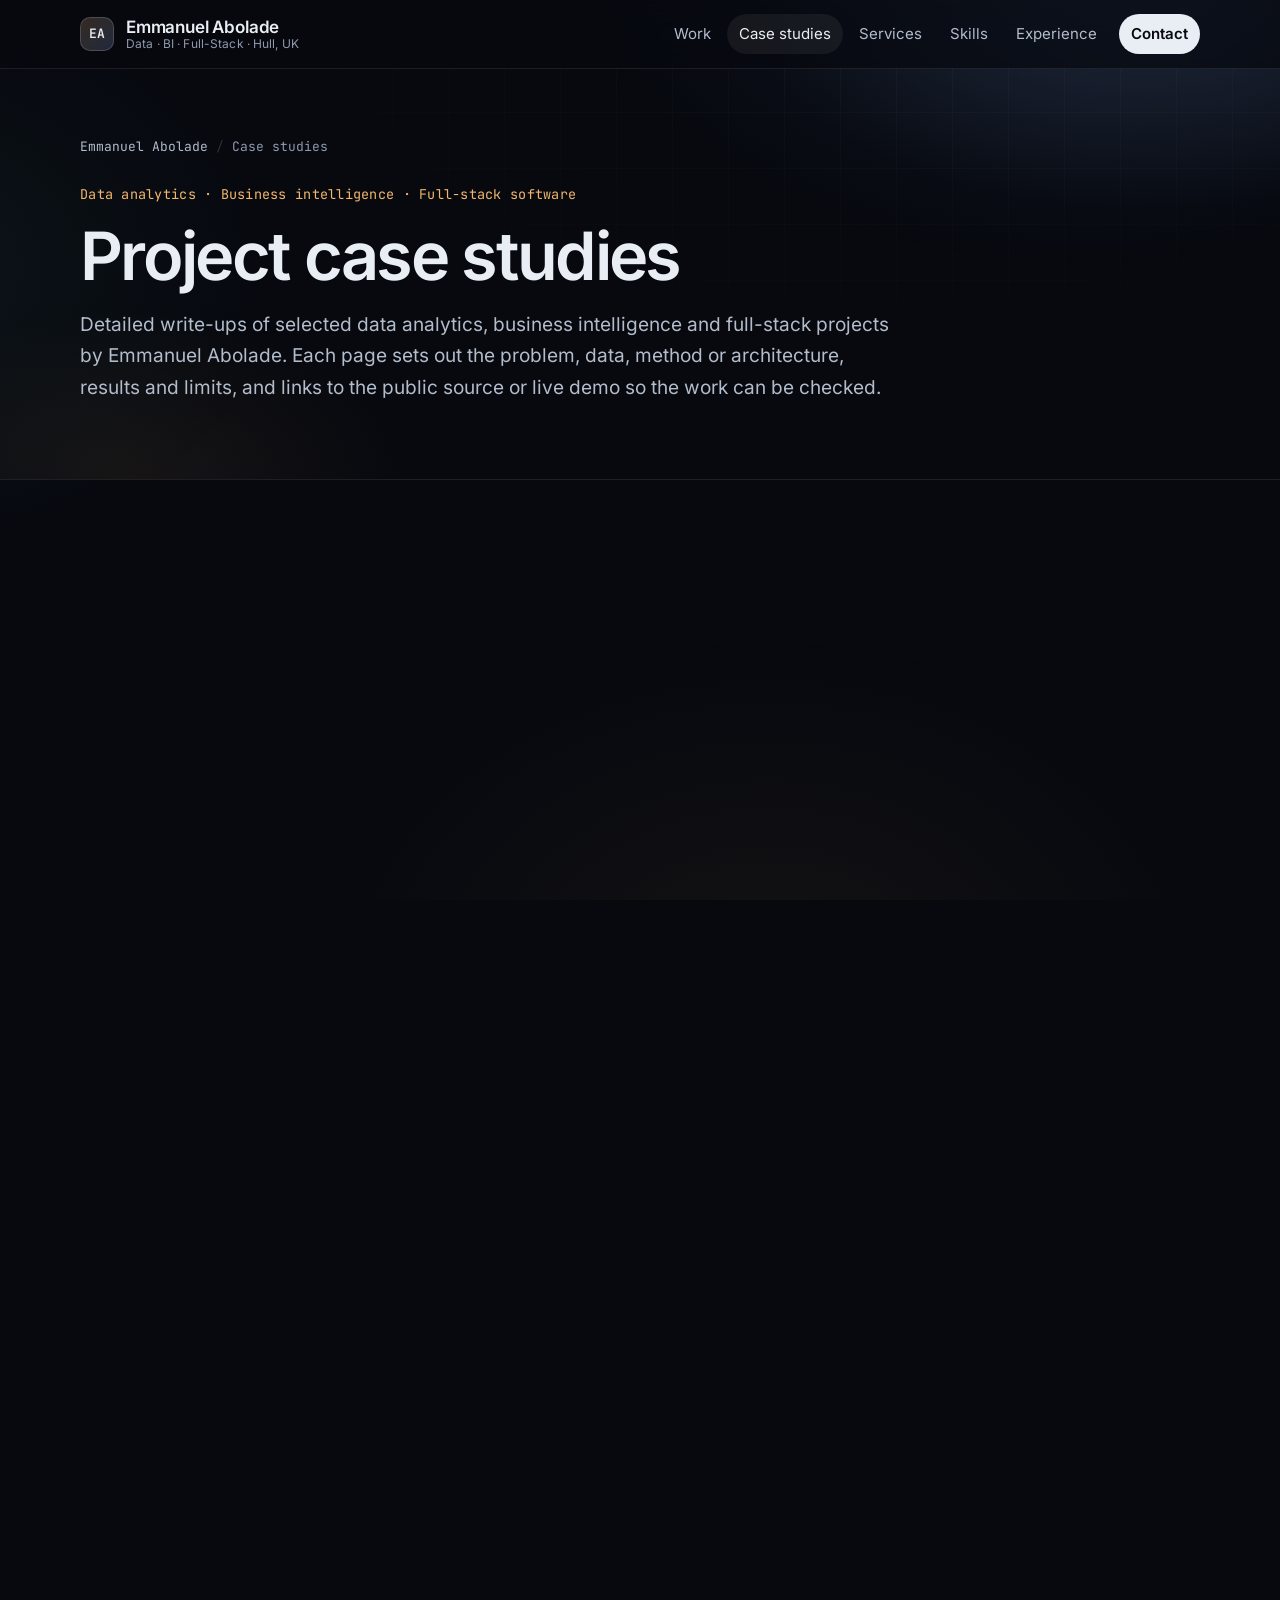
==== commit 11ce1a60: "Add WHOIAM WhatsApp bot case study" ====
--- a/projects/index.html
+++ b/projects/index.html
@@ -61,7 +61,7 @@
       "breadcrumb": {
         "@id": "https://aboladlabs.com/projects/#breadcrumb"
       },
-      "dateModified": "2026-11-21T15:02:53+00:00"
+      "dateModified": "2026-11-27T15:33:35+00:00"
     },
     {
       "@type": "ItemList",
@@ -69,60 +69,66 @@
         {
           "@type": "ListItem",
           "position": 1,
+          "url": "https://aboladlabs.com/projects/whoiam-whatsapp-bot/",
+          "name": "WHOIAM WhatsApp Assistant"
+        },
+        {
+          "@type": "ListItem",
+          "position": 2,
           "url": "https://aboladlabs.com/projects/event-travel-intelligence/",
           "name": "Event Travel Intelligence"
         },
         {
           "@type": "ListItem",
-          "position": 2,
+          "position": 3,
           "url": "https://aboladlabs.com/projects/jobs-api-stripe-payments/",
           "name": "Jobs API with Stripe payments"
         },
         {
           "@type": "ListItem",
-          "position": 3,
+          "position": 4,
           "url": "https://aboladlabs.com/projects/restaurant-financial-intelligence/",
           "name": "Restaurant Financial Intelligence & CEO Dashboard"
         },
         {
           "@type": "ListItem",
-          "position": 4,
+          "position": 5,
           "url": "https://aboladlabs.com/projects/controldeck-ng/",
           "name": "ControlDeck NG — Executive BI Dashboard"
         },
         {
           "@type": "ListItem",
-          "position": 5,
+          "position": 6,
           "url": "https://aboladlabs.com/projects/fountain-of-prayer-church-platform/",
           "name": "Church Website & Presence Platform"
         },
         {
           "@type": "ListItem",
-          "position": 6,
+          "position": 7,
           "url": "https://aboladlabs.com/projects/cv-analyzer-job-match/",
           "name": "CV Analyzer & Job Match Optimizer"
         },
         {
           "@type": "ListItem",
-          "position": 7,
+          "position": 8,
           "url": "https://aboladlabs.com/projects/olist-marketplace-delivery-sla/",
           "name": "Olist Marketplace — Delivery SLA & Seller Sizing"
         },
         {
           "@type": "ListItem",
-          "position": 8,
+          "position": 9,
           "url": "https://aboladlabs.com/projects/grandstay-hospitality-operations/",
           "name": "GrandStay Hospitality — Operations Intelligence"
         },
         {
           "@type": "ListItem",
-          "position": 9,
+          "position": 10,
           "url": "https://aboladlabs.com/projects/clouddesk-support-root-cause/",
           "name": "CloudDesk — Support Root Cause"
         },
         {
           "@type": "ListItem",
-          "position": 10,
+          "position": 11,
           "url": "https://aboladlabs.com/projects/nigeria-at-66-world-bank-data-story/",
           "name": "Nigeria at 66 — World Bank Data Story"
         }
@@ -187,6 +193,17 @@
 <button type="button" data-filter="ai" aria-pressed="false">Applied AI</button>
 </div><p id="hub-grid-status" class="sr-only" aria-live="polite"></p>
 <div class="work" id="hub-grid">
+<article class="card wide" data-cat="software ai" data-reveal>
+<div class="media"><img src="/assets/screenshots/whoiam-whatsapp-assistant.svg" alt="Typographic cover for the WHOIAM WhatsApp Assistant: a dark panel with the project name and the stack Node.js, WhatsApp Cloud API and OpenAI" width="800" height="500" loading="lazy" decoding="async"><div class="tagline"><span class="status done">Completed &amp; tested</span></div></div>
+<div class="body">
+<span class="kind">Full-stack · Applied AI (guarded)</span>
+<h3><a href="/projects/whoiam-whatsapp-bot/">WHOIAM WhatsApp Assistant</a></h3>
+<p>An AI and rule-based WhatsApp ordering and catering bot for a Hull bakery and Nigerian food business. Menu, prices, orders and event bookings stay in code; a short-memory assistant handles the rest of the chat in English, Pidgin or Yoruba.</p>
+<ul class="stack" aria-label="Technologies"><li class="chip">Node.js</li><li class="chip">Express</li><li class="chip">WhatsApp Cloud API</li><li class="chip">OpenAI</li><li class="chip">Google Sheets</li><li class="chip">Render</li></ul>
+<div class="metrics"><div><b>Rules first</b><span>prices and payments never invented</span></div><div><b>0.5–1.1s</b><span>reply times in live tests, 27 Nov 2026</span></div><div><b>Sheet + Render</b><span>orders logged; hosted on the free tier</span></div></div>
+<div class="links"><a class="primary" href="/projects/whoiam-whatsapp-bot/">Case study <svg viewBox="0 0 16 16" fill="none" aria-hidden="true"><path d="M3 8h10M9 4l4 4-4 4" stroke="currentColor" stroke-width="1.6" stroke-linecap="round" stroke-linejoin="round"/></svg></a><a href="https://github.com/aboladvisuals/wa-bot" rel="noopener" aria-label="Code: WHOIAM WhatsApp Assistant">Code <svg viewBox="0 0 16 16" aria-hidden="true"><path fill="currentColor" d="M8 0a8 8 0 0 0-2.53 15.59c.4.07.55-.17.55-.38v-1.33c-2.23.48-2.7-1.07-2.7-1.07-.36-.92-.89-1.17-.89-1.17-.73-.5.05-.49.05-.49.8.06 1.23.83 1.23.83.72 1.22 1.87.87 2.33.66.07-.52.28-.87.5-1.07-1.78-.2-3.65-.89-3.65-3.95 0-.87.31-1.59.82-2.15-.08-.2-.36-1.02.08-2.12 0 0 .67-.21 2.2.82a7.6 7.6 0 0 1 4 0c1.53-1.04 2.2-.82 2.2-.82.44 1.1.16 1.92.08 2.12.51.56.82 1.28.82 2.15 0 3.07-1.87 3.75-3.65 3.95.29.25.54.73.54 1.48v2.2c0 .21.15.46.55.38A8 8 0 0 0 8 0Z"/></svg></a></div>
+</div>
+</article>
 <article class="card wide" data-cat="software data" data-reveal>
 <div class="media"><img src="/assets/screenshots/thumbs/event-travel-intelligence-home.webp" alt="Event Travel Intelligence web app home screen with event selection and journey inputs over a map" width="800" height="500" loading="lazy" decoding="async"><div class="tagline"><span class="status live">Live demo</span></div></div>
 <div class="body">
@@ -312,11 +329,12 @@
 <tr><td>Excel and Power Query</td><td><a href="/projects/grandstay-hospitality-operations/">GrandStay</a></td></tr>
 <tr><td>Tableau</td><td><a href="/projects/olist-marketplace-delivery-sla/">Olist delivery SLA</a> · <a href="https://github.com/aboladvisuals/daikibo-deloitte-data-analytics" rel="noopener">Daikibo (Deloitte job simulation on Forage)</a></td></tr>
 <tr><td>React and TypeScript</td><td><a href="/projects/controldeck-ng/">ControlDeck NG</a> (<a href="https://aboladvisuals.github.io/controldeck-ng/" rel="noopener">live demo</a>)</td></tr>
+<tr><td>Node.js, Express and WhatsApp Cloud API</td><td><a href="/projects/whoiam-whatsapp-bot/">WHOIAM WhatsApp Assistant</a> (<a href="https://github.com/aboladvisuals/wa-bot" rel="noopener">public code</a>)</td></tr>
 <tr><td>APIs (FastAPI) and system integration</td><td><a href="/projects/event-travel-intelligence/">Event Travel Intelligence</a> (<a href="https://aboladvisuals.github.io/event-travel-intelligence/" rel="noopener">live app</a>) · <a href="/projects/jobs-api-stripe-payments/">Jobs API with Stripe payments</a> (<a href="https://jobs-api-no94.onrender.com/docs" rel="noopener">live API docs</a>)</td></tr>
 <tr><td>PostgreSQL and Stripe payments</td><td><a href="/projects/jobs-api-stripe-payments/">Jobs API with Stripe payments</a> (<a href="https://github.com/aboladvisuals/jobs-api" rel="noopener">public code</a>)</td></tr>
 <tr><td>Next.js, PostgreSQL and Prisma</td><td><a href="https://bibiunique-booking.vercel.app/" rel="noopener">Bibiunique booking live demo</a> (source code private)</td></tr>
 <tr><td>Automated testing</td><td><a href="/projects/cv-analyzer-job-match/">CV Analyzer</a> (pytest) · <a href="/projects/fountain-of-prayer-church-platform/">Church platform</a> (Node test runner) · <a href="https://github.com/aboladvisuals/event-travel-intelligence/tree/main/tests" rel="noopener">Event Travel Intelligence tests</a></td></tr>
-<tr><td>Next.js, Supabase and row-level security</td><td><a href="/projects/fountain-of-prayer-church-platform/">Church presence platform</a> (<a href="https://rccg-fountain-of-prayer-hull.vercel.app/" rel="noopener">live public site</a>)</td></tr><tr><td>Realtime features</td><td><a href="/projects/fountain-of-prayer-church-platform/">Church presence platform</a> (Supabase Realtime presentation display)</td></tr><tr><td>REST API extraction (Python)</td><td><a href="/projects/nigeria-at-66-world-bank-data-story/">Nigeria at 66</a> (<a href="https://github.com/aboladvisuals/nigeria-at-66/blob/main/src/fetch_world_bank.py" rel="noopener">fetch_world_bank.py</a>)</td></tr><tr><td>Applied AI (guarded LLM integration)</td><td><a href="/projects/cv-analyzer-job-match/">CV Analyzer</a> (<a href="https://github.com/aboladvisuals/cv_analyzer/blob/main/ai_phrasing.py" rel="noopener">ai_phrasing.py</a>)</td></tr></tbody></table></div>
+<tr><td>Next.js, Supabase and row-level security</td><td><a href="/projects/fountain-of-prayer-church-platform/">Church presence platform</a> (<a href="https://rccg-fountain-of-prayer-hull.vercel.app/" rel="noopener">live public site</a>)</td></tr><tr><td>Realtime features</td><td><a href="/projects/fountain-of-prayer-church-platform/">Church presence platform</a> (Supabase Realtime presentation display)</td></tr><tr><td>REST API extraction (Python)</td><td><a href="/projects/nigeria-at-66-world-bank-data-story/">Nigeria at 66</a> (<a href="https://github.com/aboladvisuals/nigeria-at-66/blob/main/src/fetch_world_bank.py" rel="noopener">fetch_world_bank.py</a>)</td></tr><tr><td>Applied AI (guarded LLM integration)</td><td><a href="/projects/cv-analyzer-job-match/">CV Analyzer</a> (<a href="https://github.com/aboladvisuals/cv_analyzer/blob/main/ai_phrasing.py" rel="noopener">ai_phrasing.py</a>) · <a href="/projects/whoiam-whatsapp-bot/">WHOIAM WhatsApp Assistant</a> (<a href="https://github.com/aboladvisuals/wa-bot" rel="noopener">public code</a>)</td></tr></tbody></table></div>
 </section>
 <section class="hub-section" aria-labelledby="archive-title">
 <h2 id="archive-title">More projects</h2>
@@ -354,7 +372,7 @@
 <div class="fine">
 <span class="legal">AboladLabs is a trading name of Anuoluwapo Emmanuel Abolade · Hull, United Kingdom · <a href="mailto:hello@aboladlabs.com">hello@aboladlabs.com</a></span>
 <span>© 2026 Emmanuel Abolade · Hull, United Kingdom</span>
-<span>Last updated <time datetime="2026-11-18">18 November 2026</time></span>
+<span>Last updated <time datetime="2026-11-27">27 November 2026</time></span>
 </div>
 </div>
 </footer>
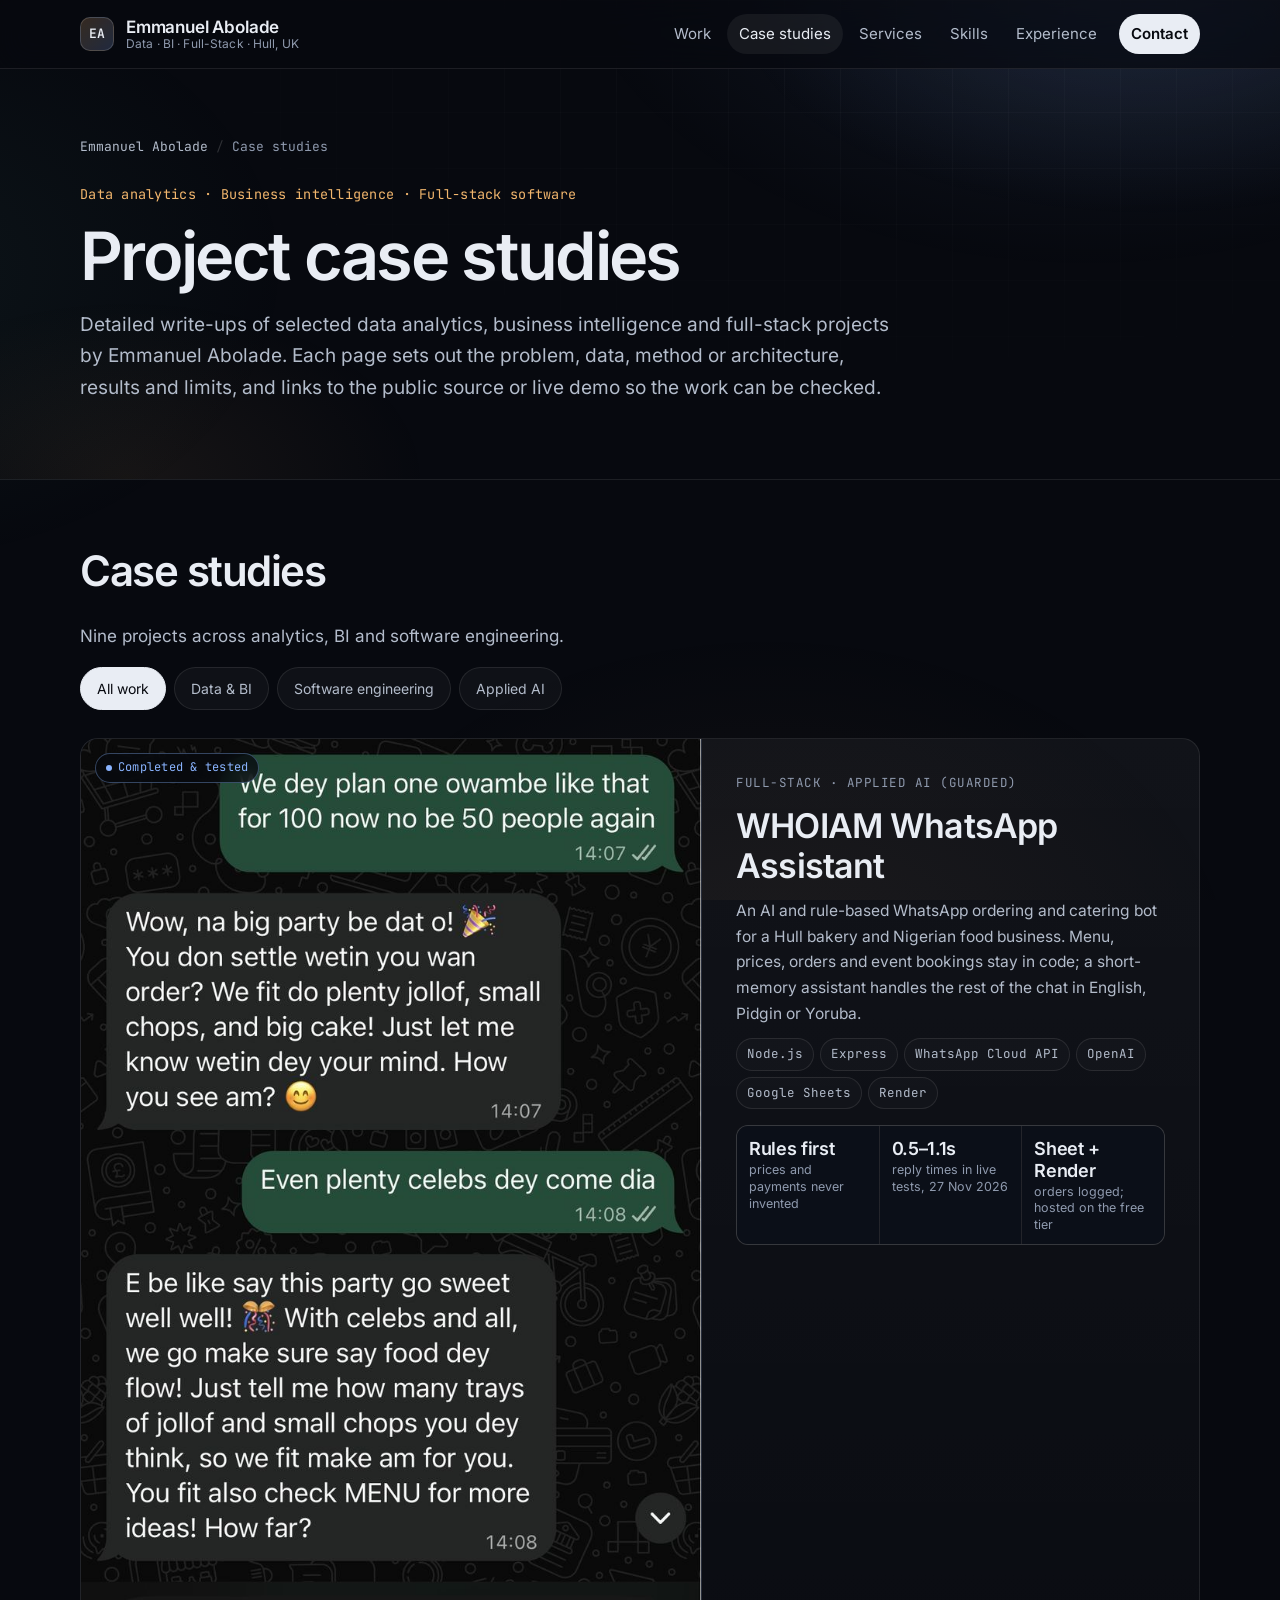
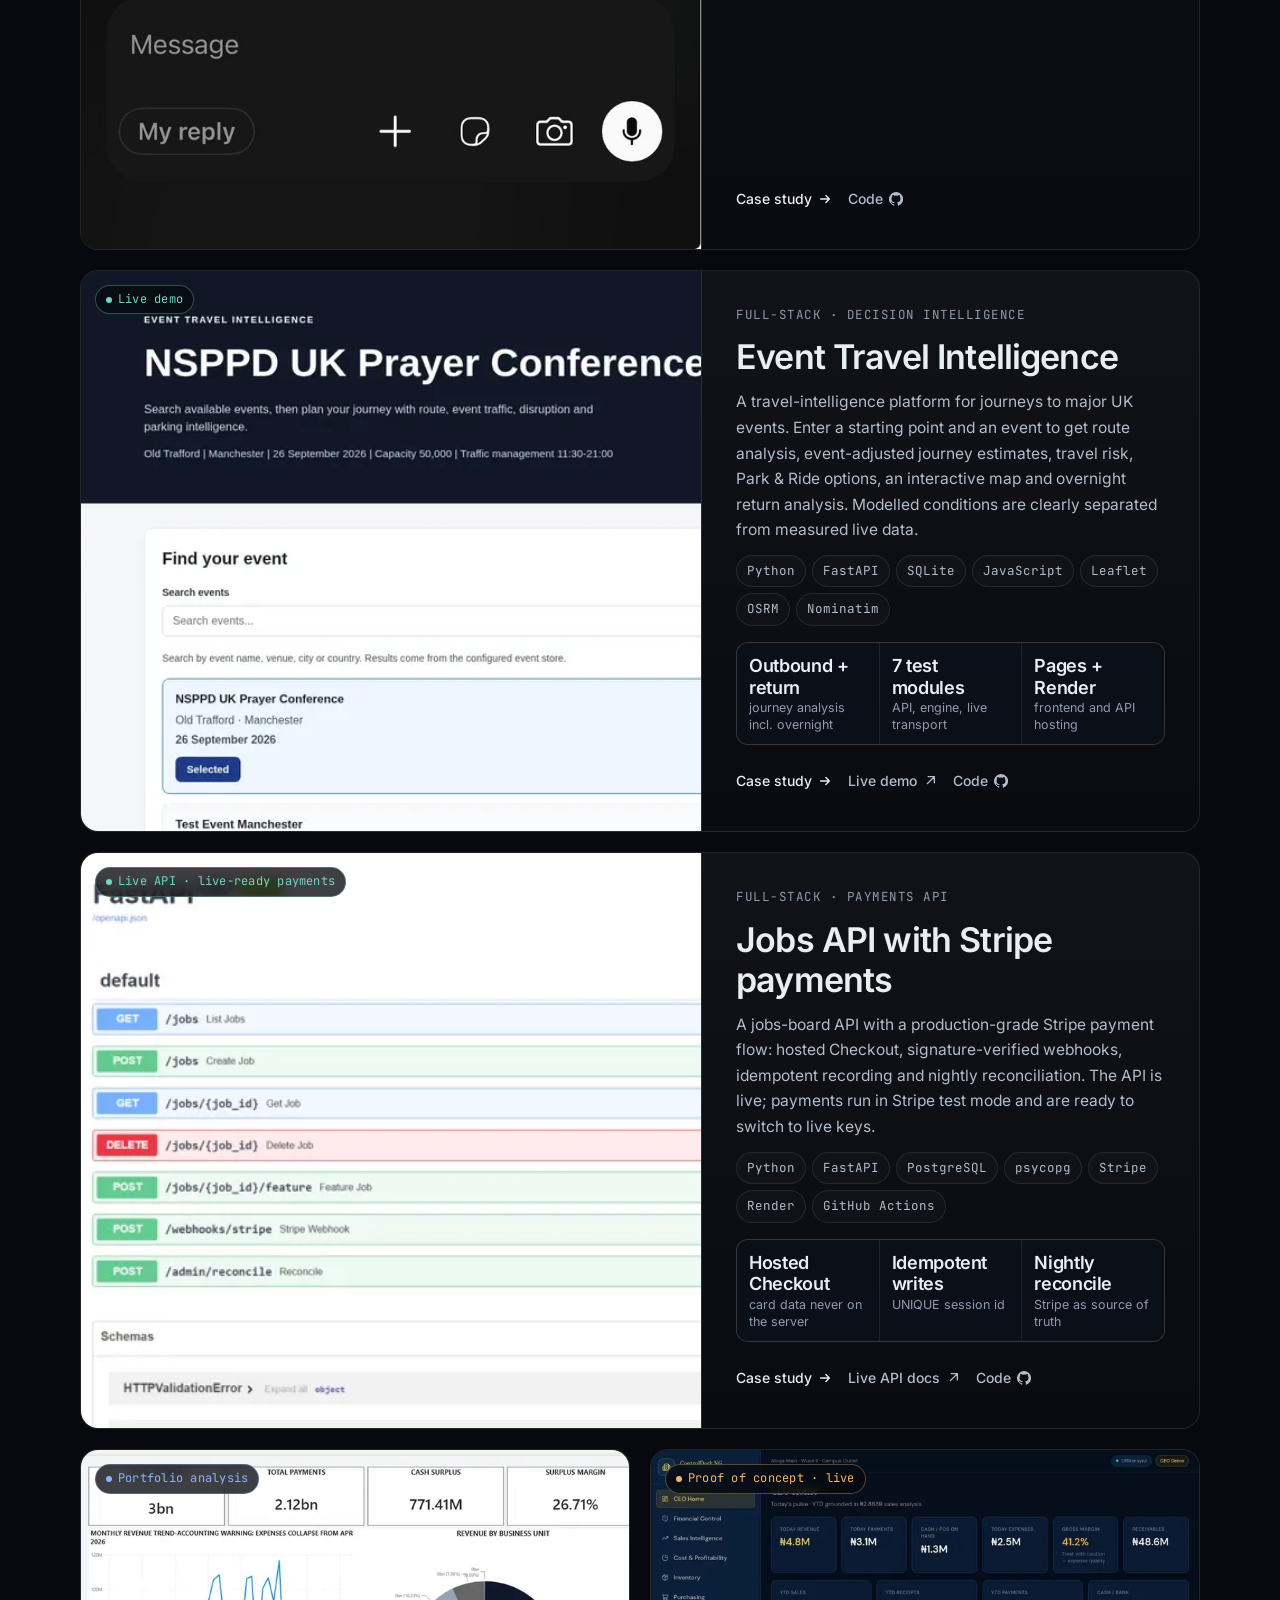
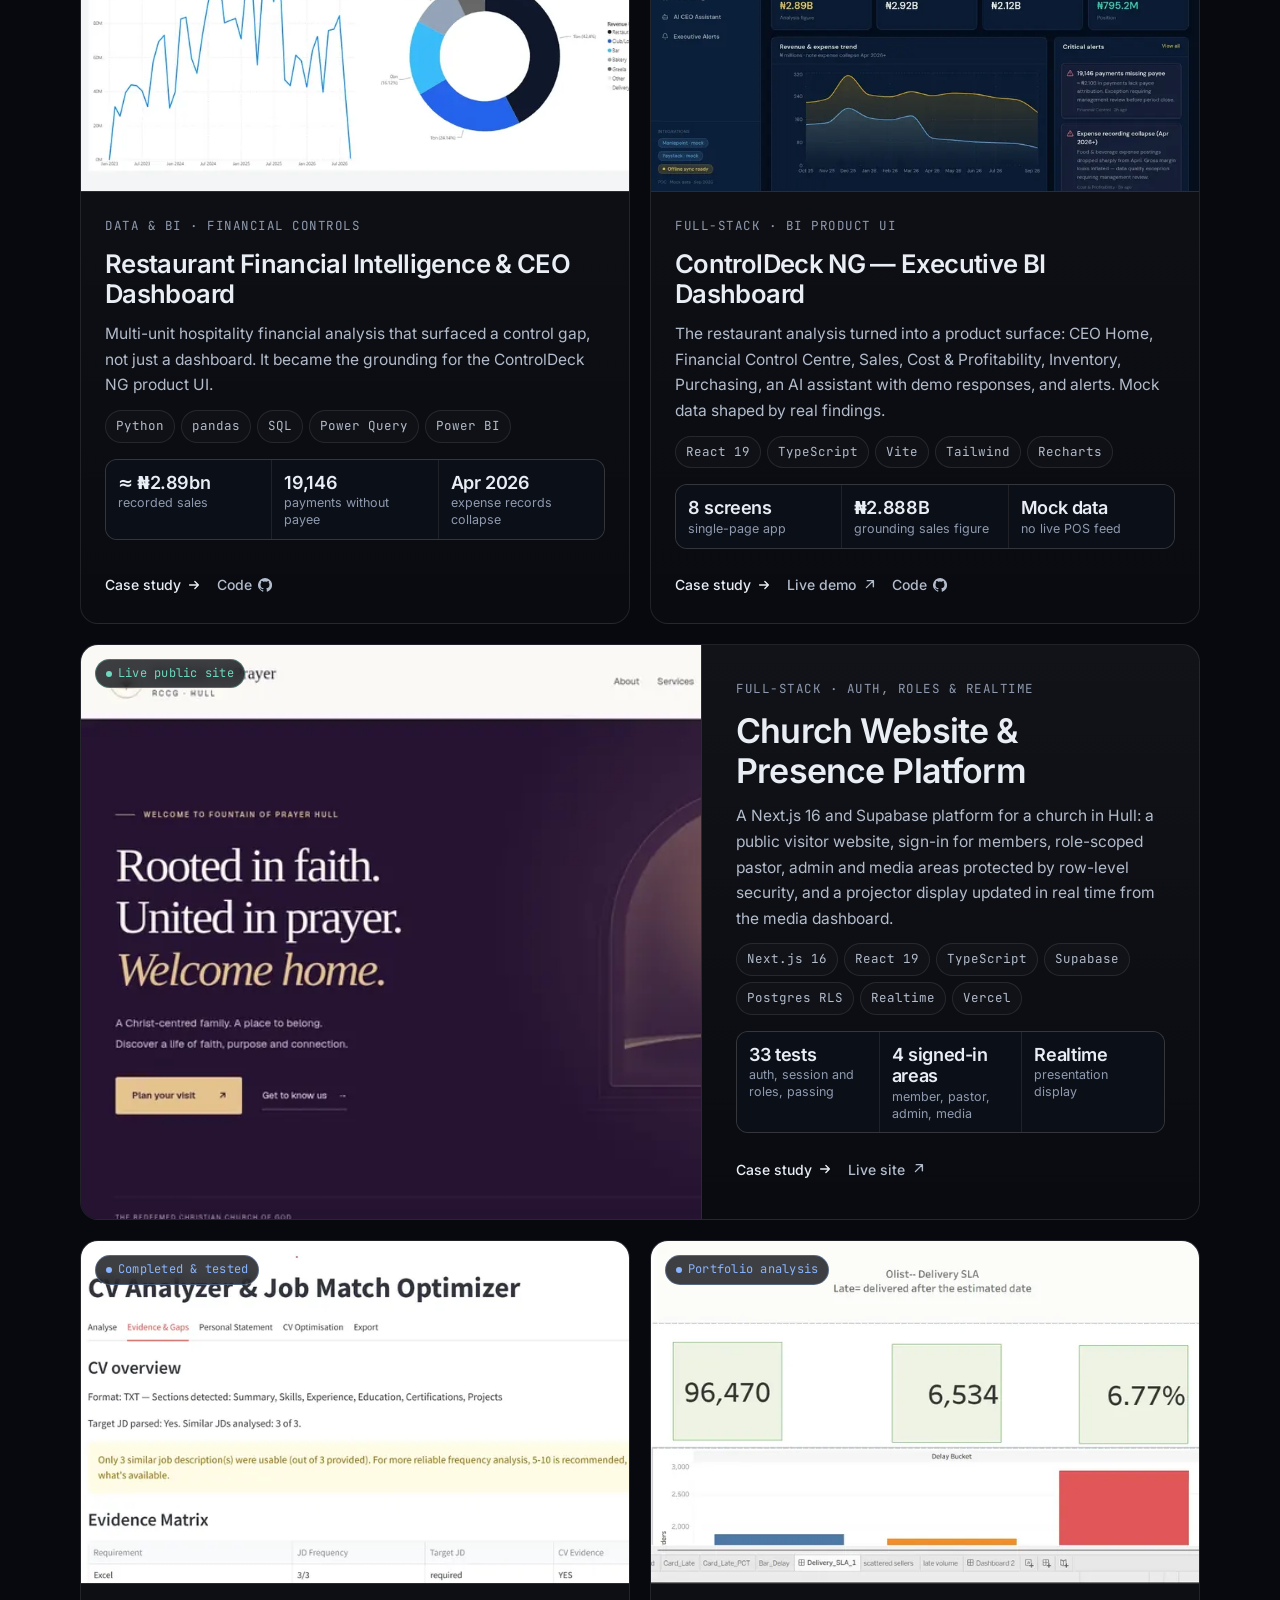
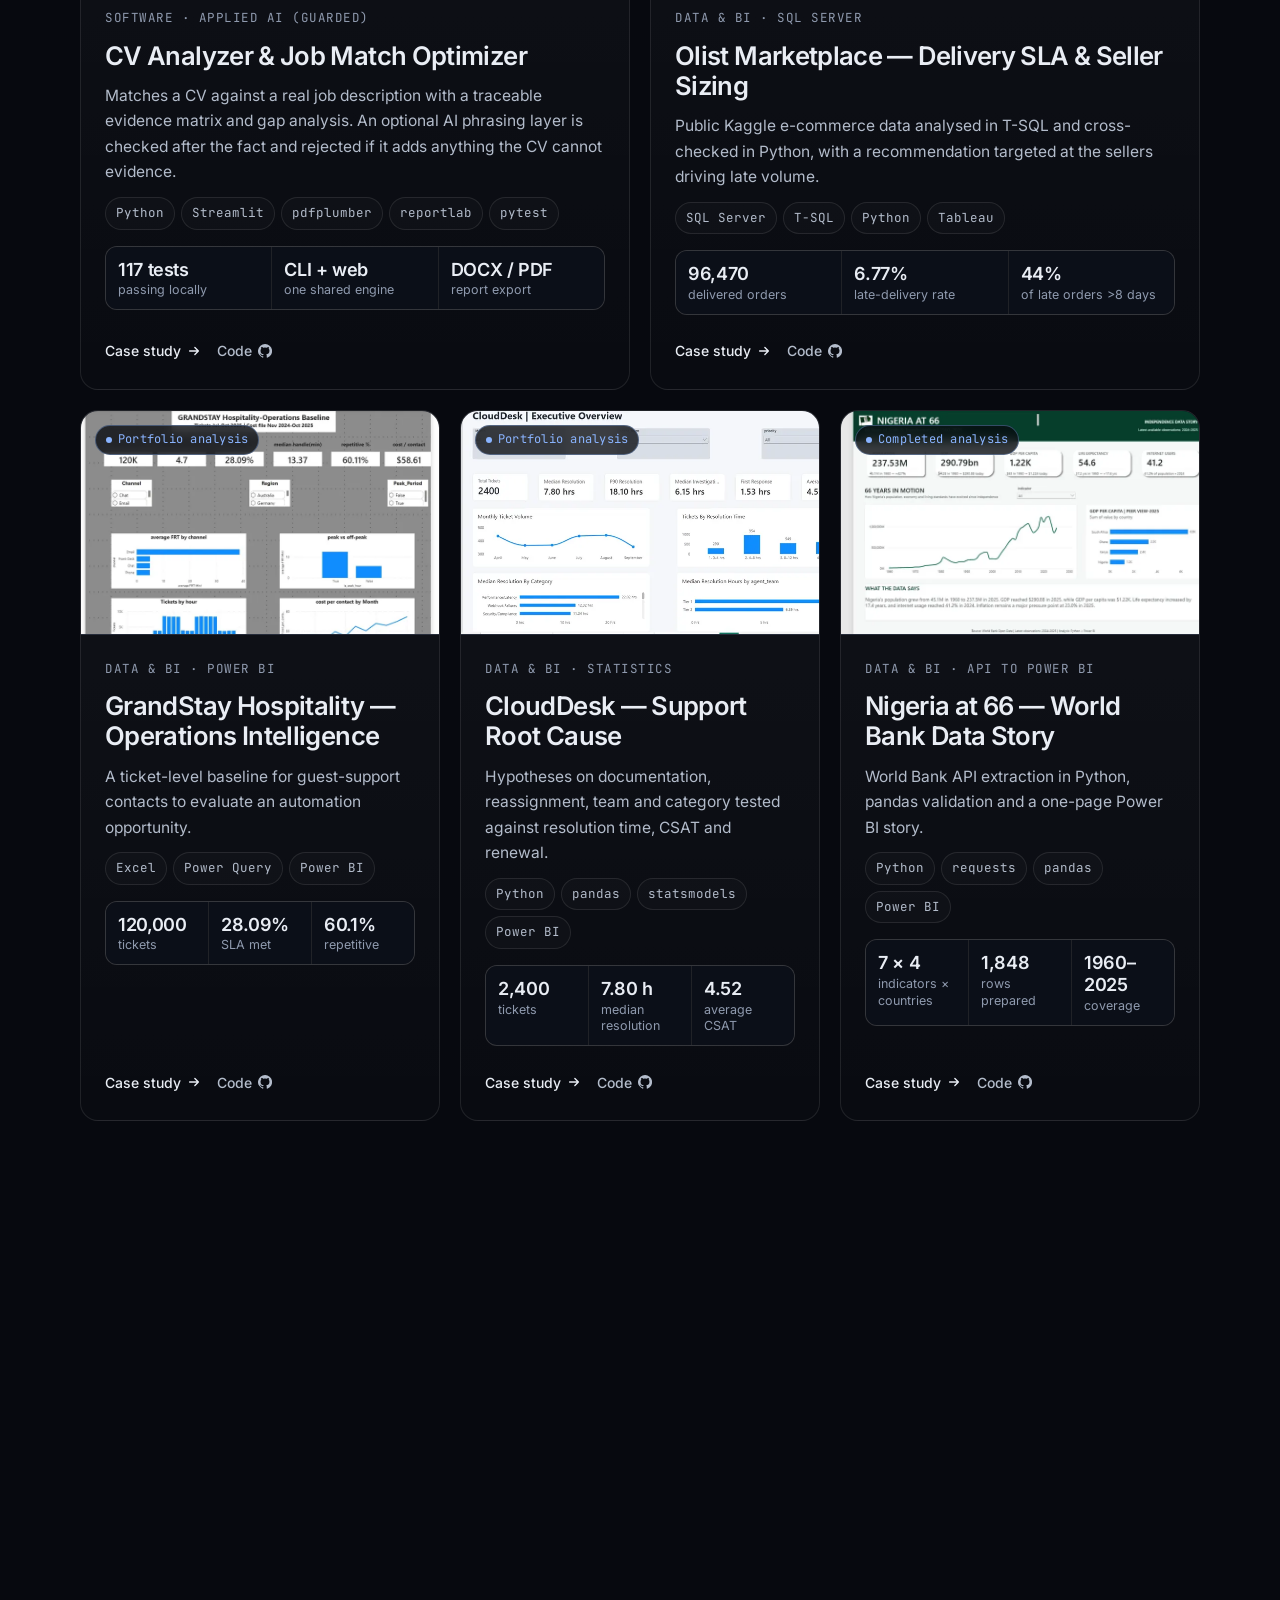
==== commit ae1d1ea6: "Add real chat screenshots to WHOIAM case study" ====
--- a/projects/index.html
+++ b/projects/index.html
@@ -194,7 +194,7 @@
 </div><p id="hub-grid-status" class="sr-only" aria-live="polite"></p>
 <div class="work" id="hub-grid">
 <article class="card wide" data-cat="software ai" data-reveal>
-<div class="media"><img src="/assets/screenshots/whoiam-whatsapp-assistant.svg" alt="Typographic cover for the WHOIAM WhatsApp Assistant: a dark panel with the project name and the stack Node.js, WhatsApp Cloud API and OpenAI" width="800" height="500" loading="lazy" decoding="async"><div class="tagline"><span class="status done">Completed &amp; tested</span></div></div>
+<div class="media"><img src="/assets/screenshots/whoiam-owambe.jpg" alt="WhatsApp test chat in Pidgin planning an owambe for 100 guests, with the assistant offering jollof, small chops and cake" width="800" height="1431" loading="lazy" decoding="async"><div class="tagline"><span class="status done">Completed &amp; tested</span></div></div>
 <div class="body">
 <span class="kind">Full-stack · Applied AI (guarded)</span>
 <h3><a href="/projects/whoiam-whatsapp-bot/">WHOIAM WhatsApp Assistant</a></h3>
--- a/assets/css/site.css
+++ b/assets/css/site.css
@@ -323,6 +323,9 @@
 .prose figure{margin:36px 0;border-radius:16px;overflow:hidden;border:1px solid var(--line);background:var(--bg-2)}
 .prose figure img{width:100%;height:auto}
 .prose figcaption{padding:14px 18px;font-size:13.5px;color:var(--text-3);border-top:1px solid var(--line);font-family:var(--mono);line-height:1.5}
+.prose .gallery{display:grid;grid-template-columns:repeat(3,minmax(0,1fr));gap:14px;margin:36px 0}
+.prose .gallery figure{margin:0}
+@media (max-width:640px){.prose .gallery{grid-template-columns:1fr}}
 .table-wrap{overflow-x:auto;margin:20px 0;border:1px solid var(--line);border-radius:14px}
 .prose table{width:100%;border-collapse:collapse;font-size:15px;min-width:420px}
 .prose caption{caption-side:top;text-align:left;padding:14px 16px;font-family:var(--mono);font-size:12px;color:var(--text-3);text-transform:uppercase;letter-spacing:.06em;border-bottom:1px solid var(--line)}
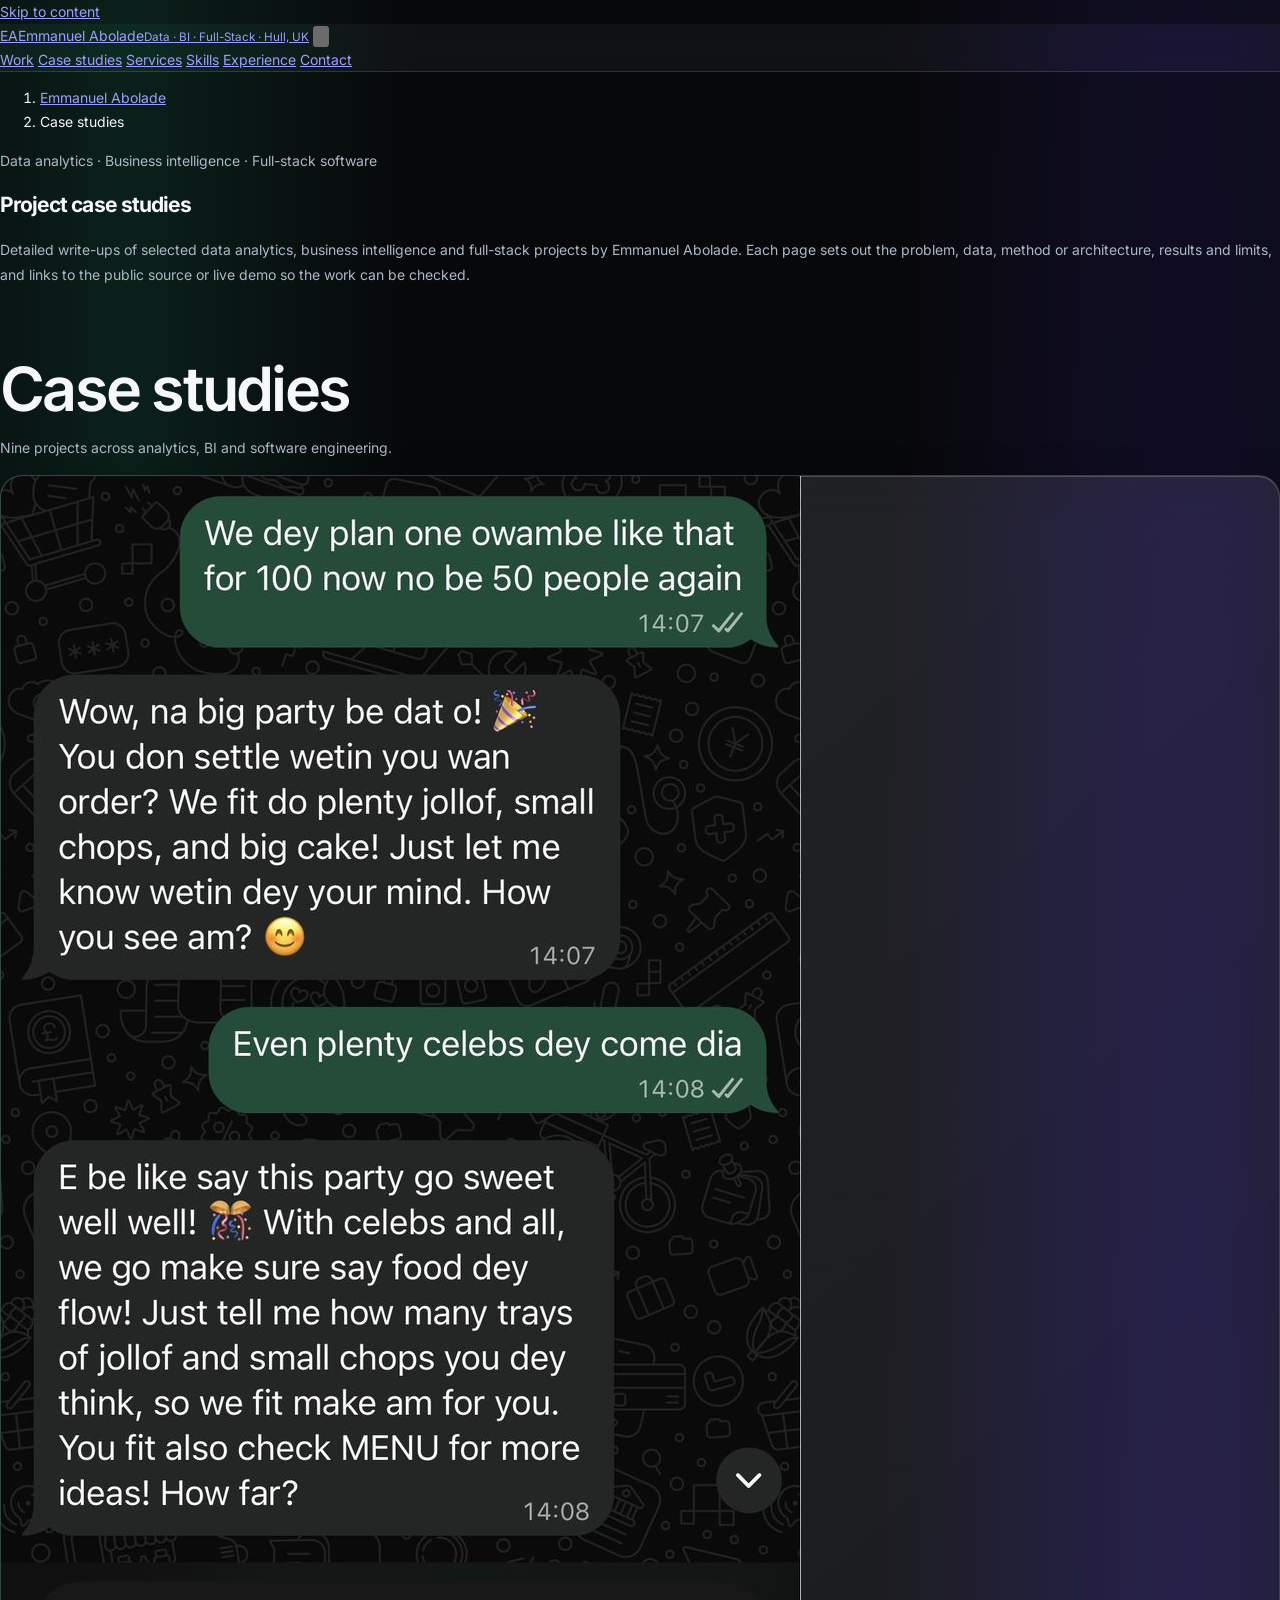
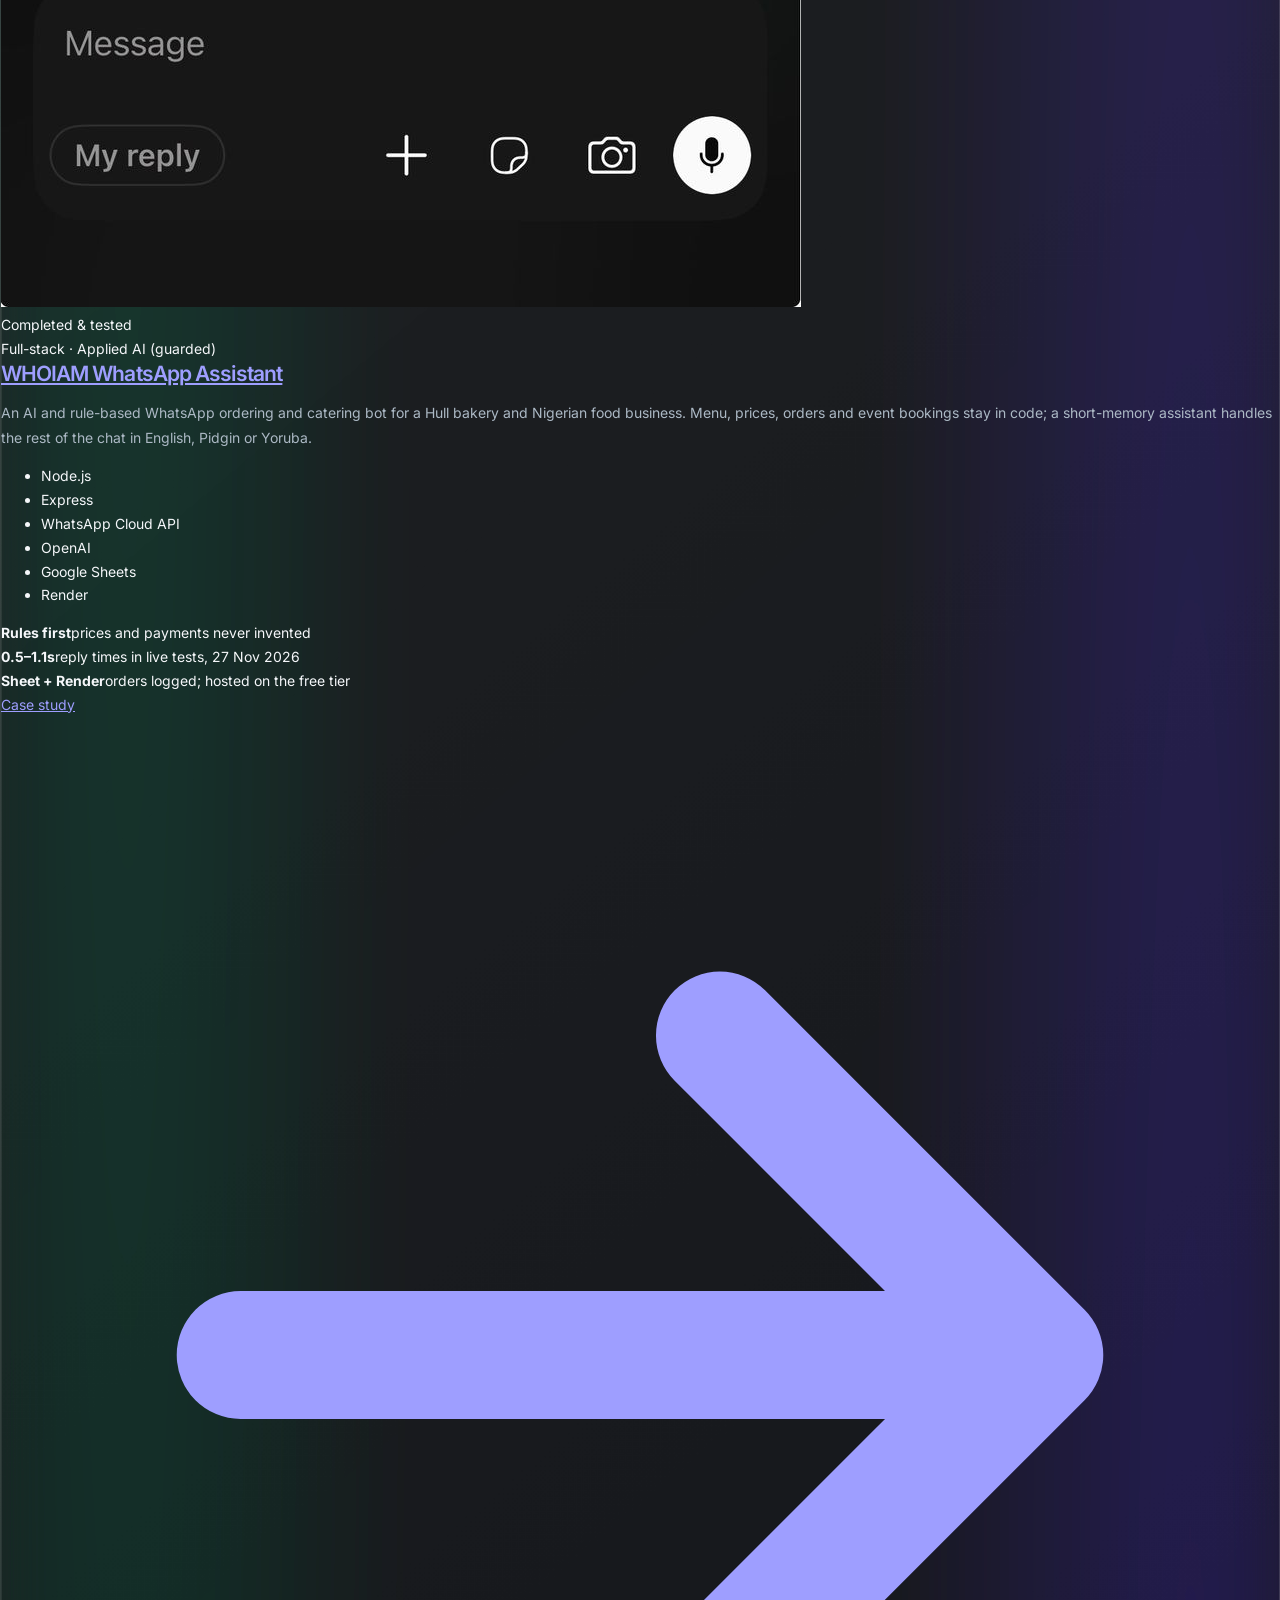
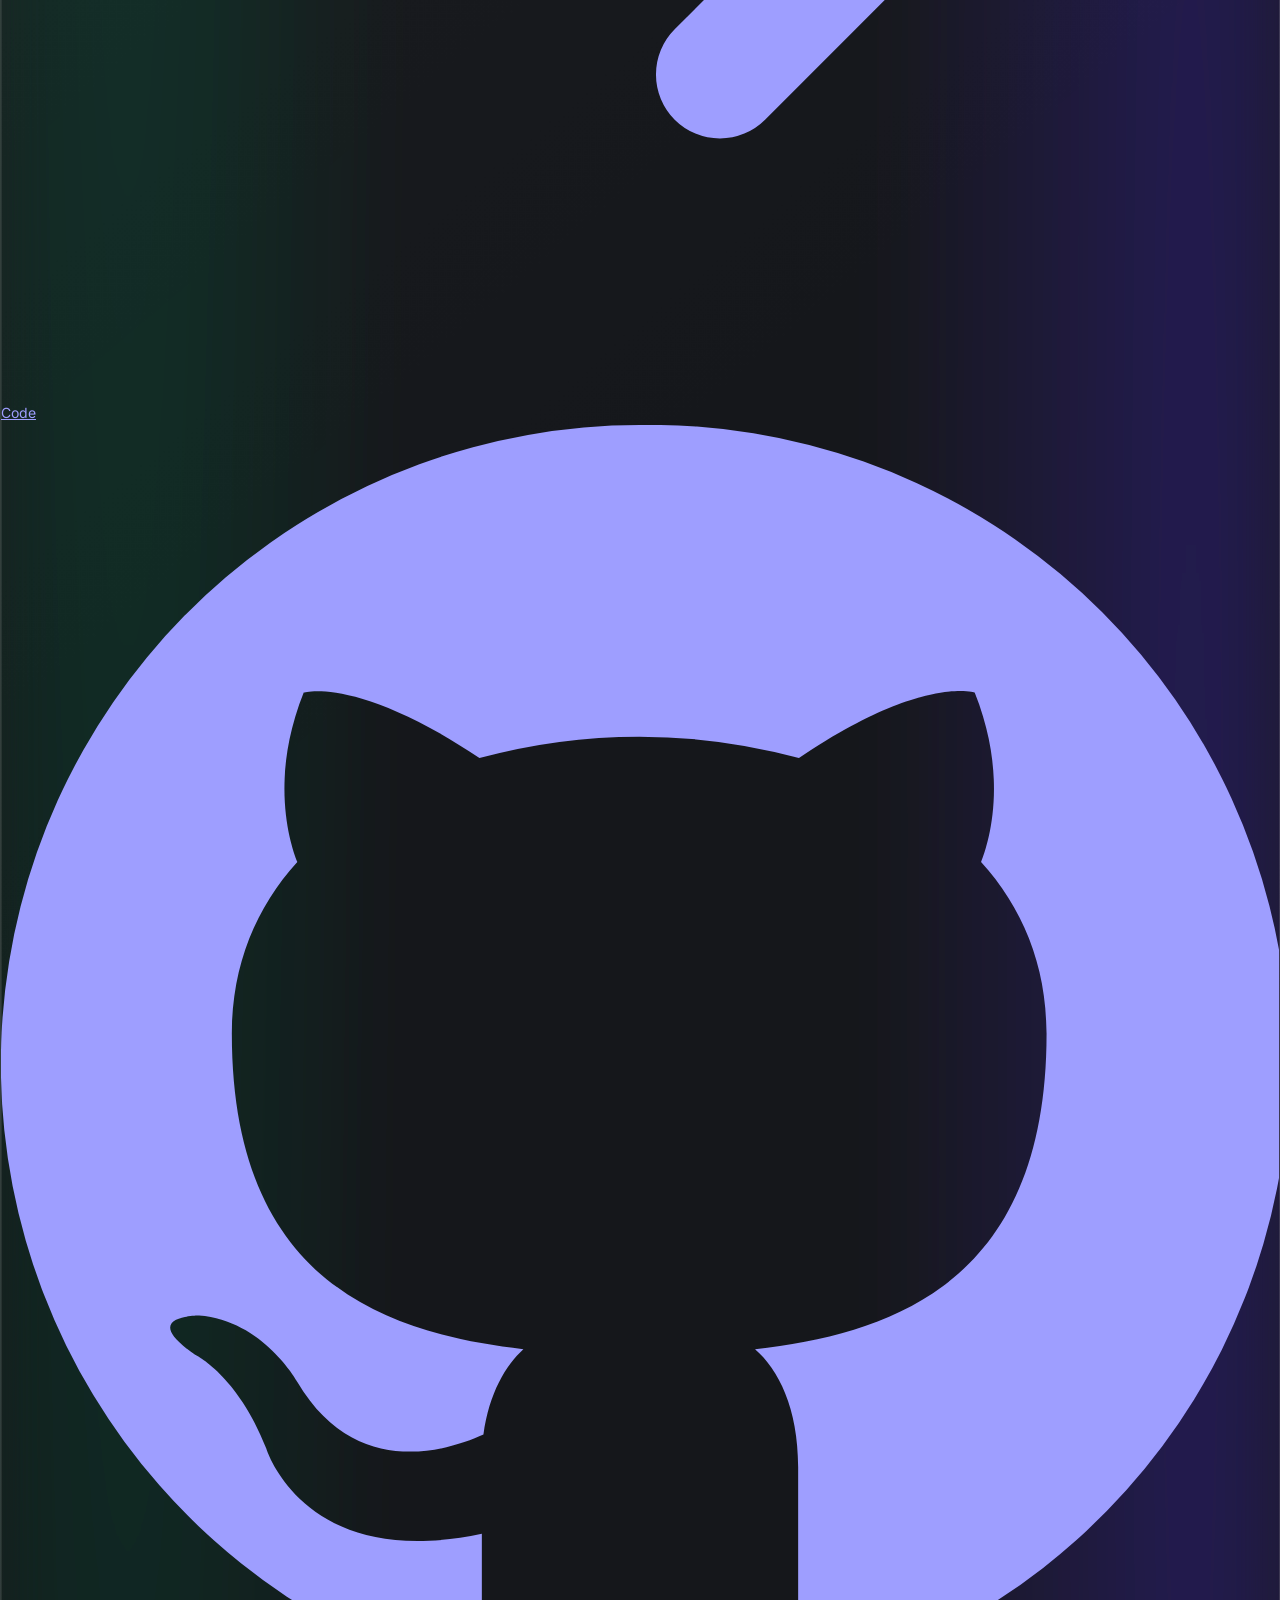
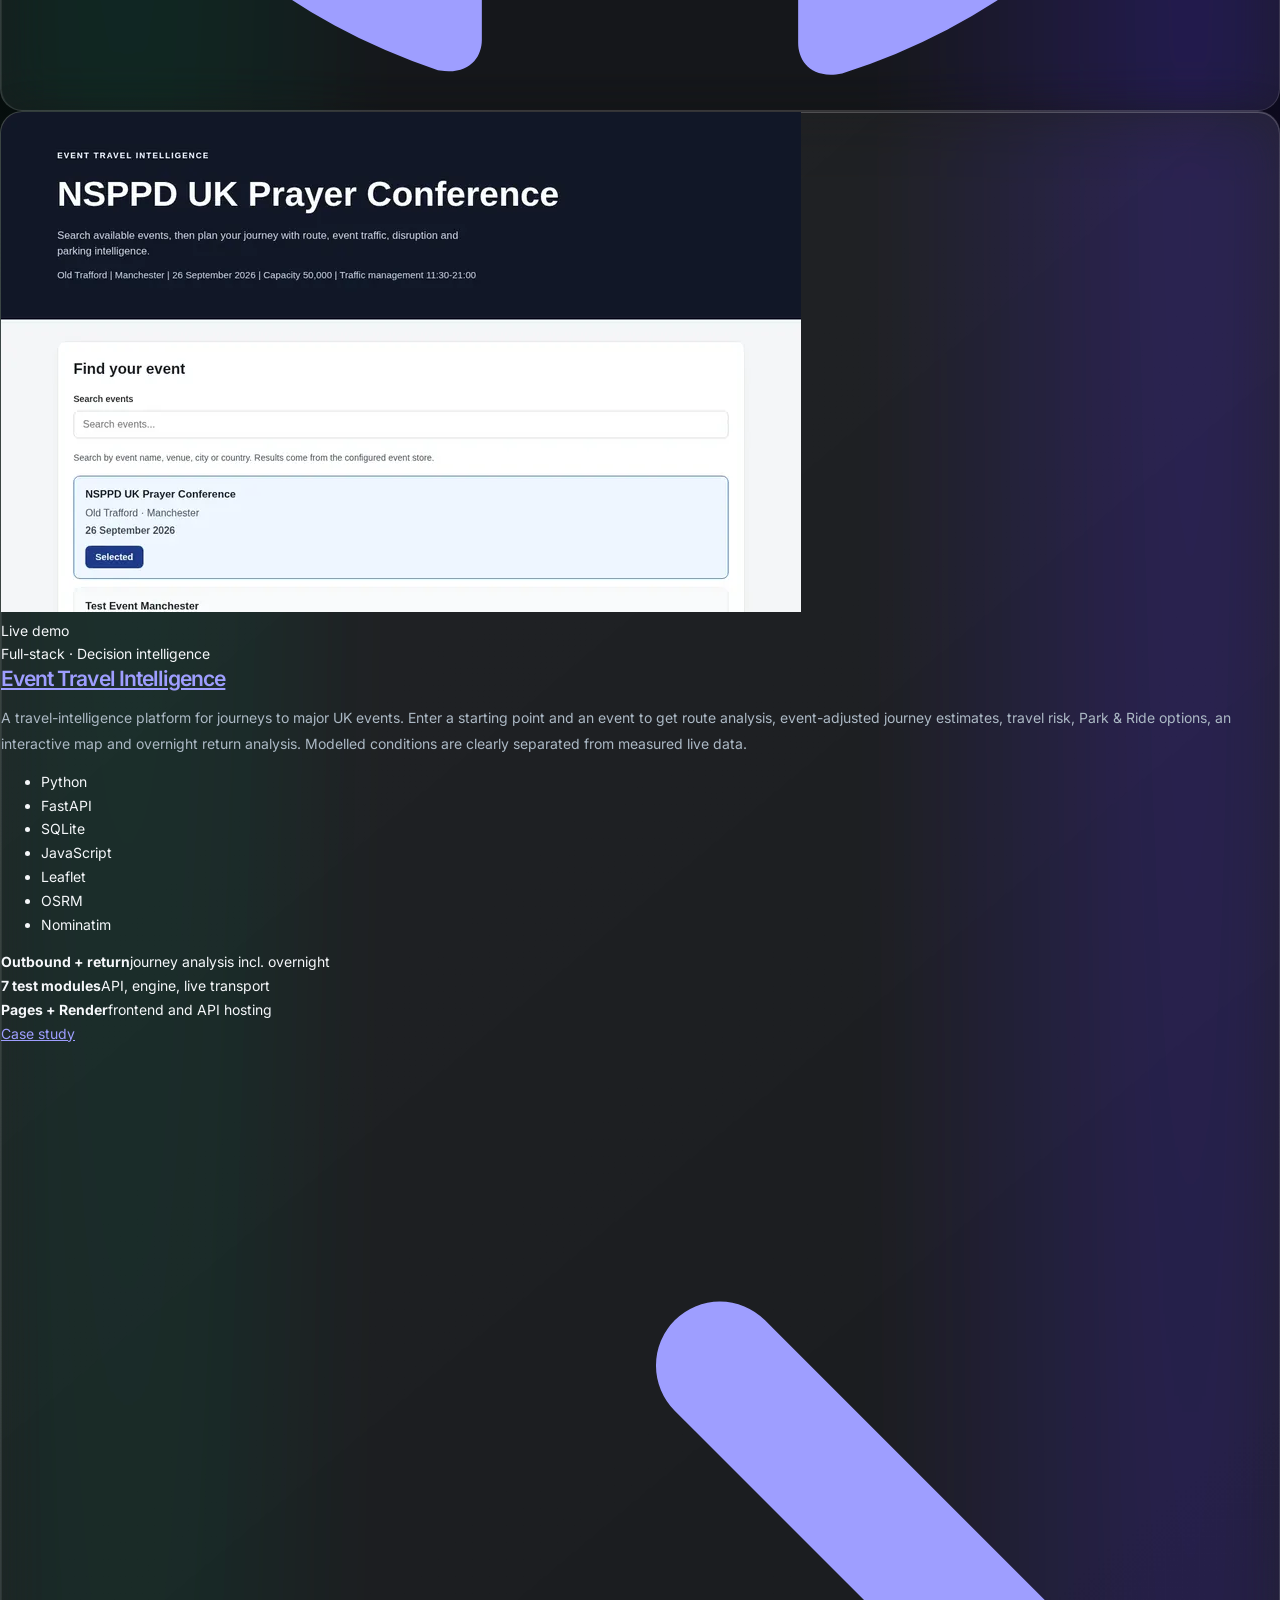
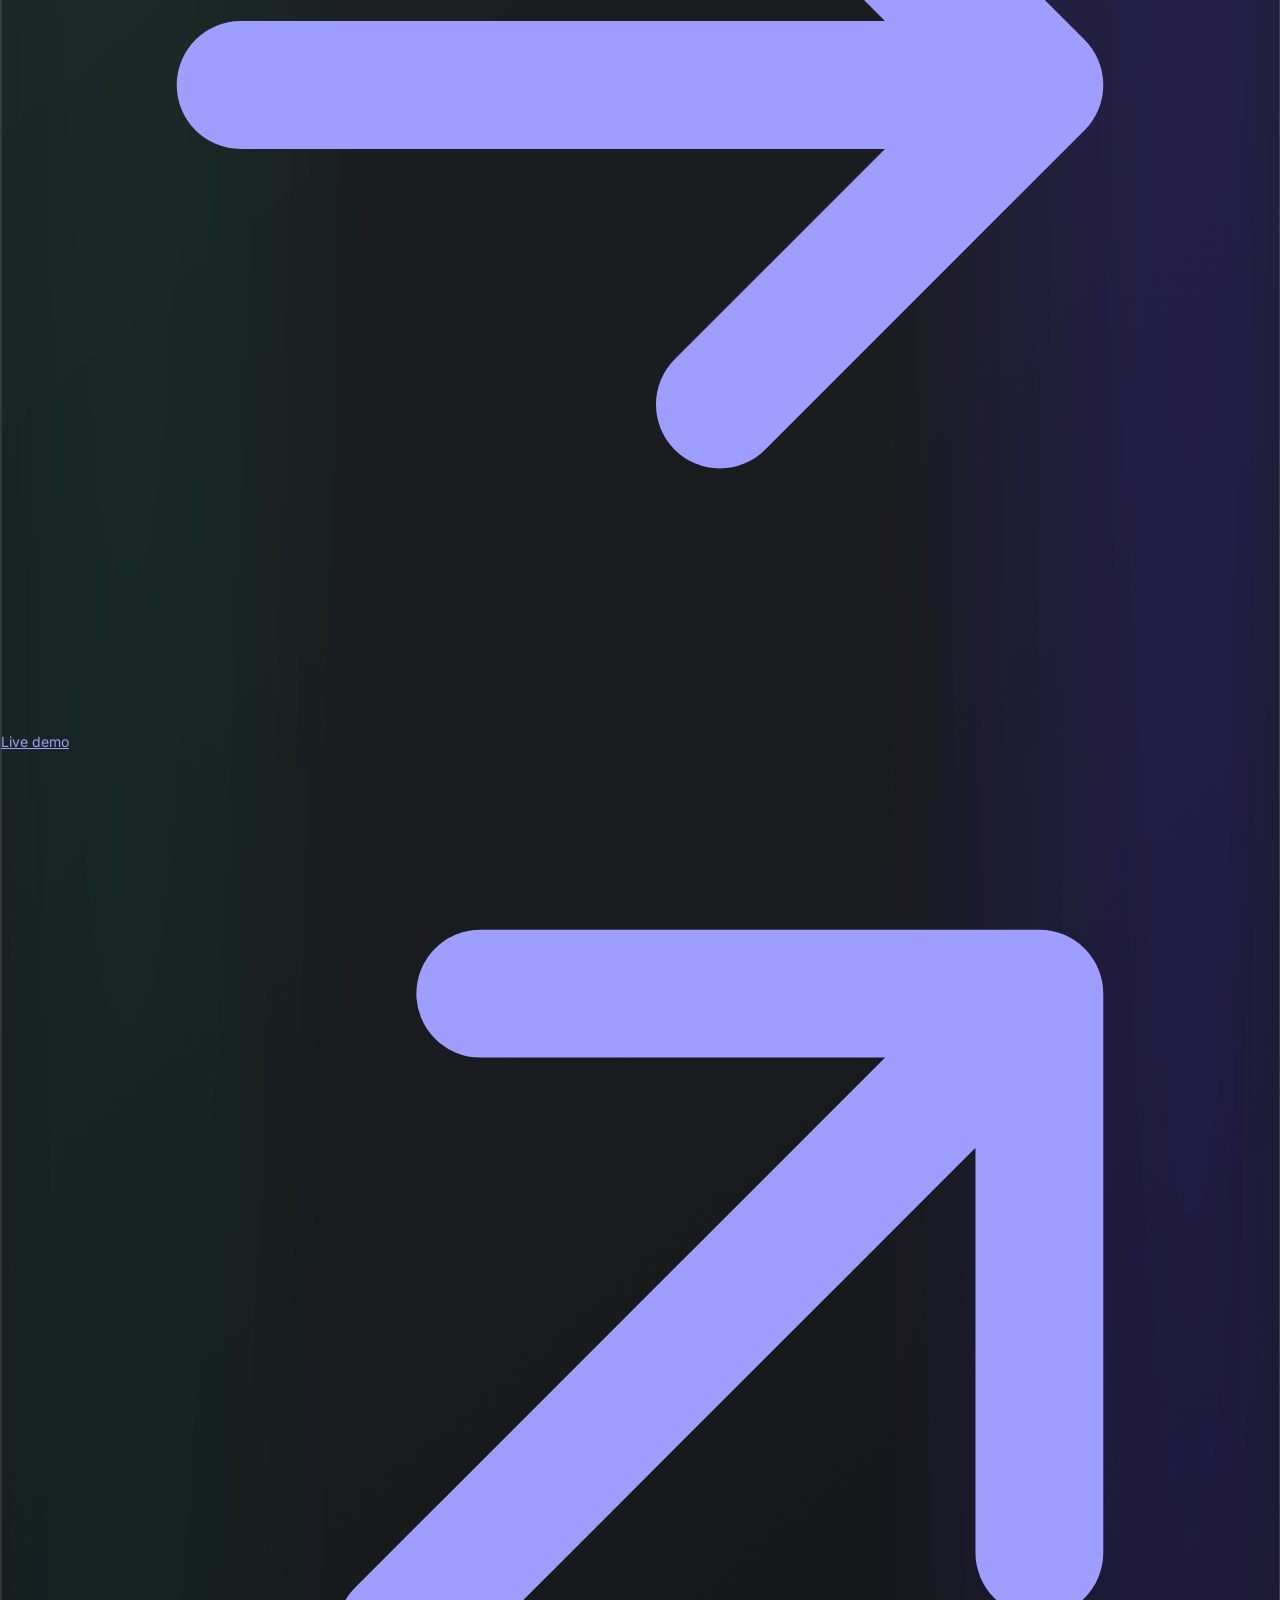
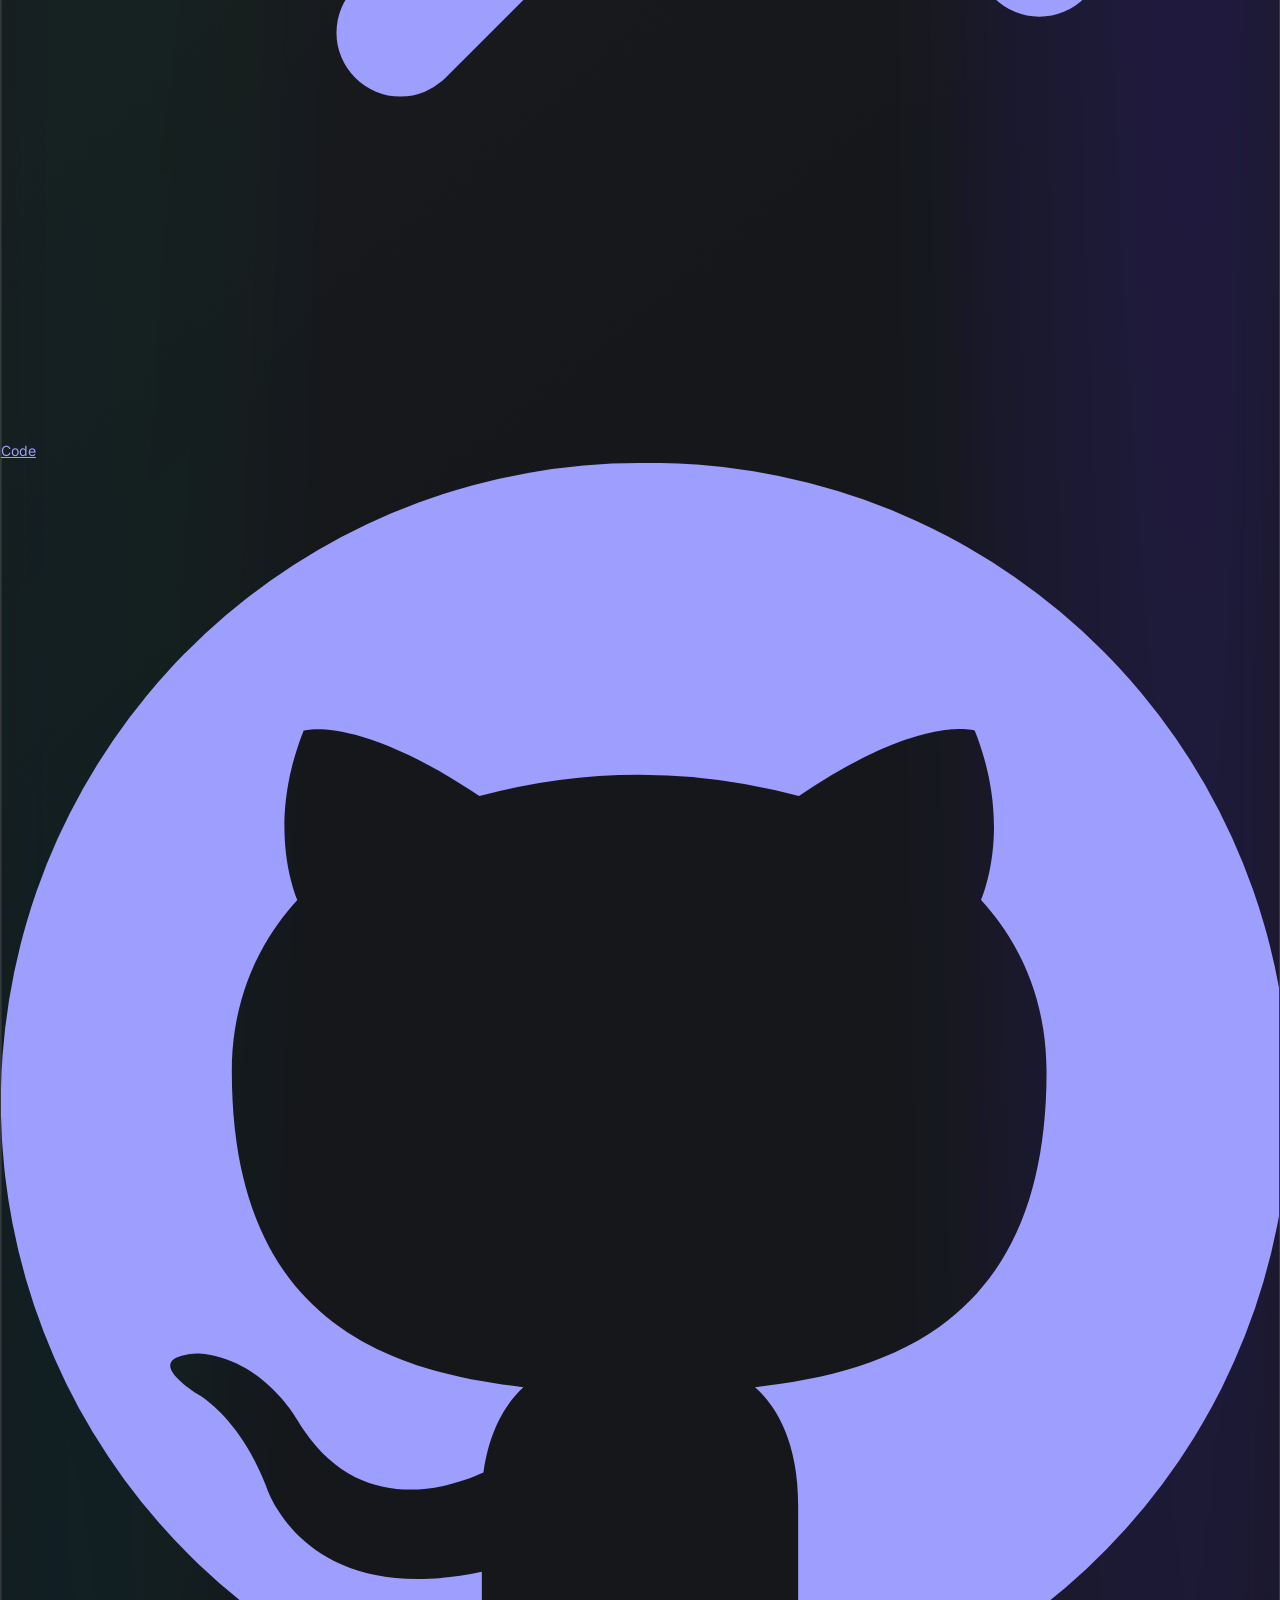
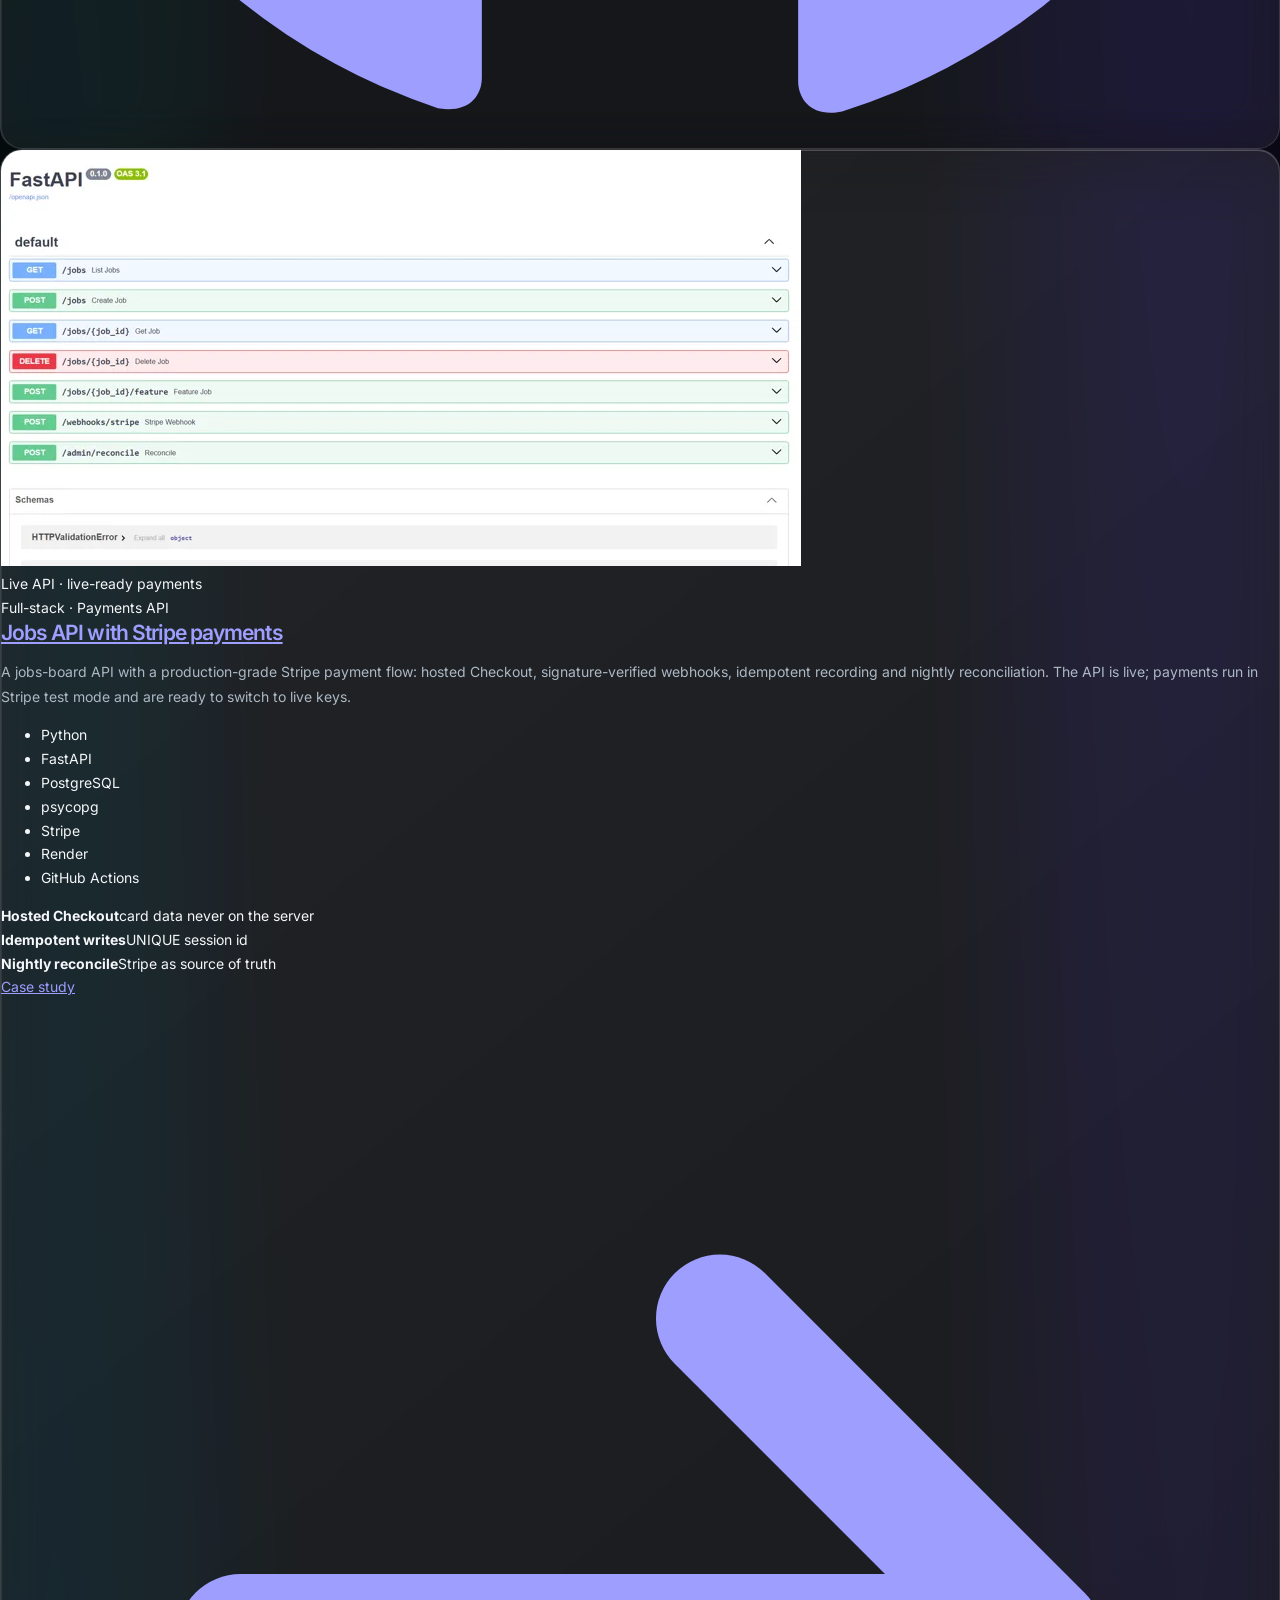
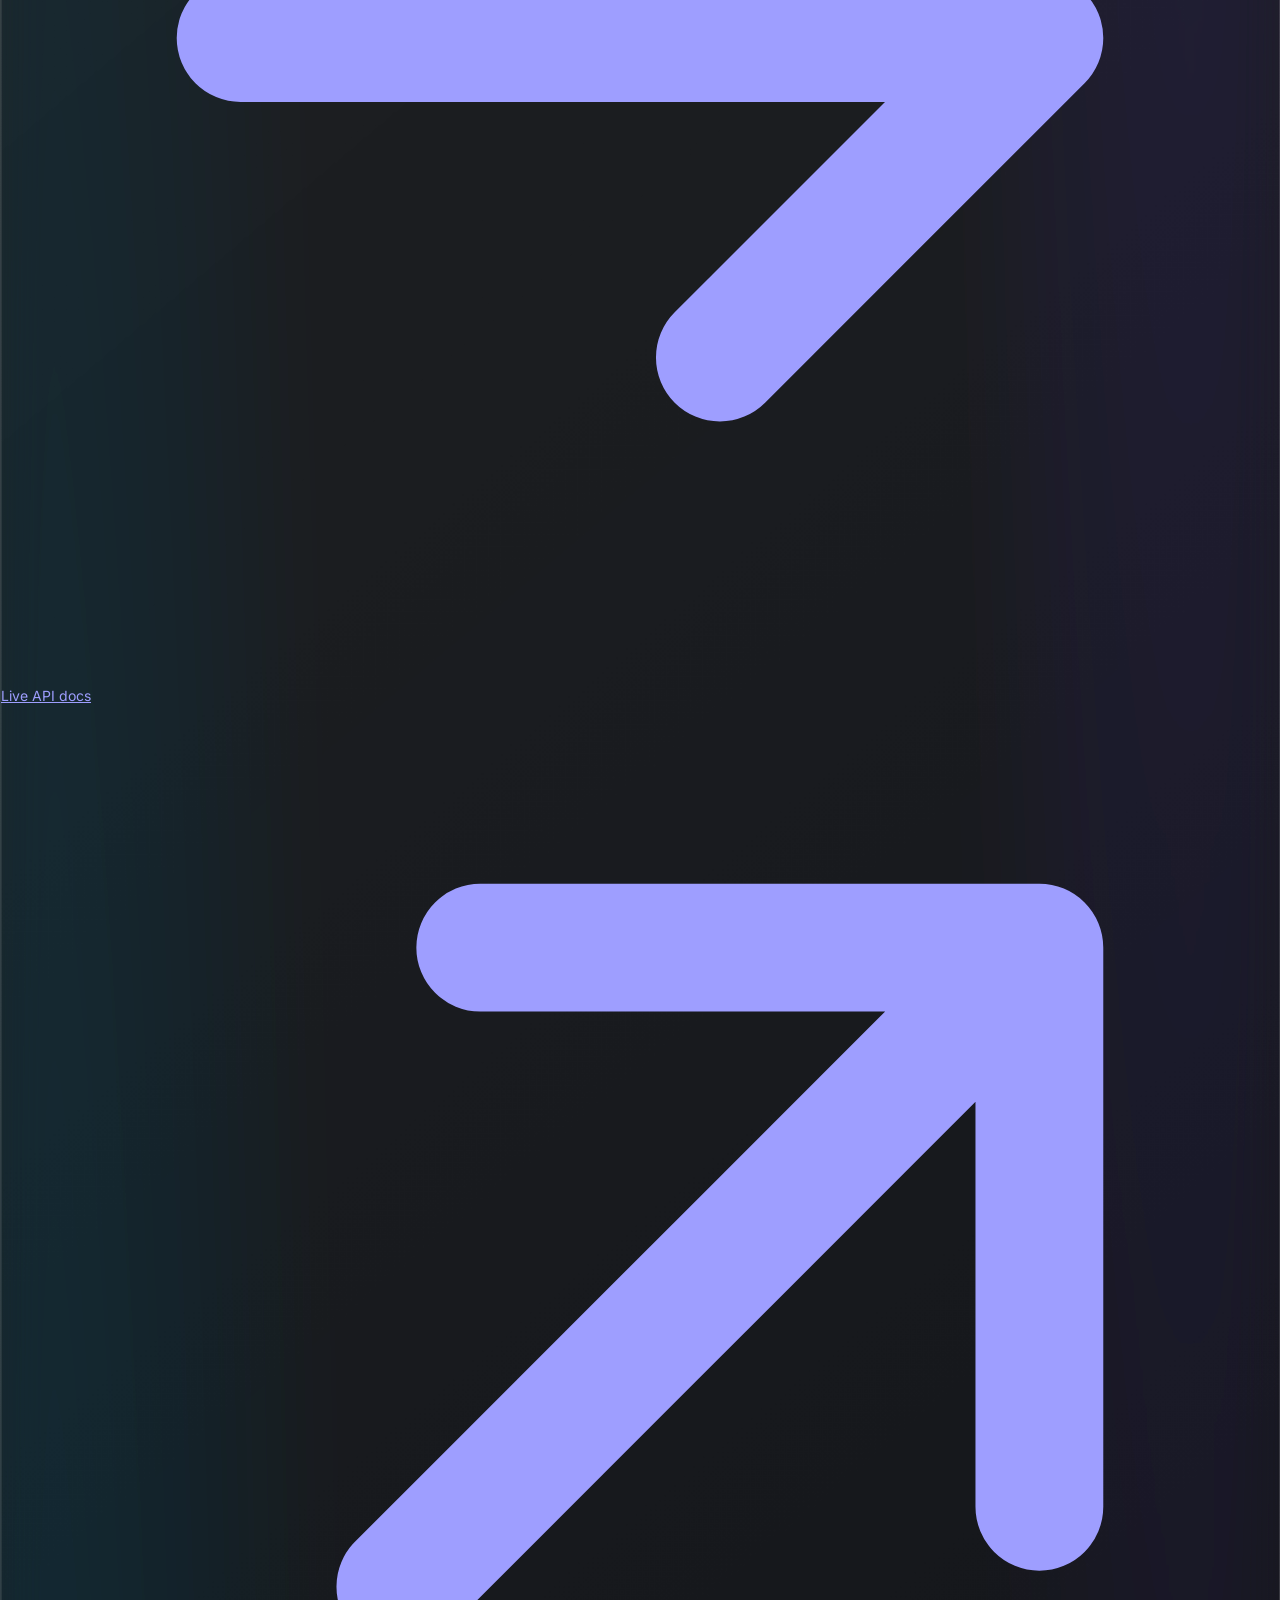
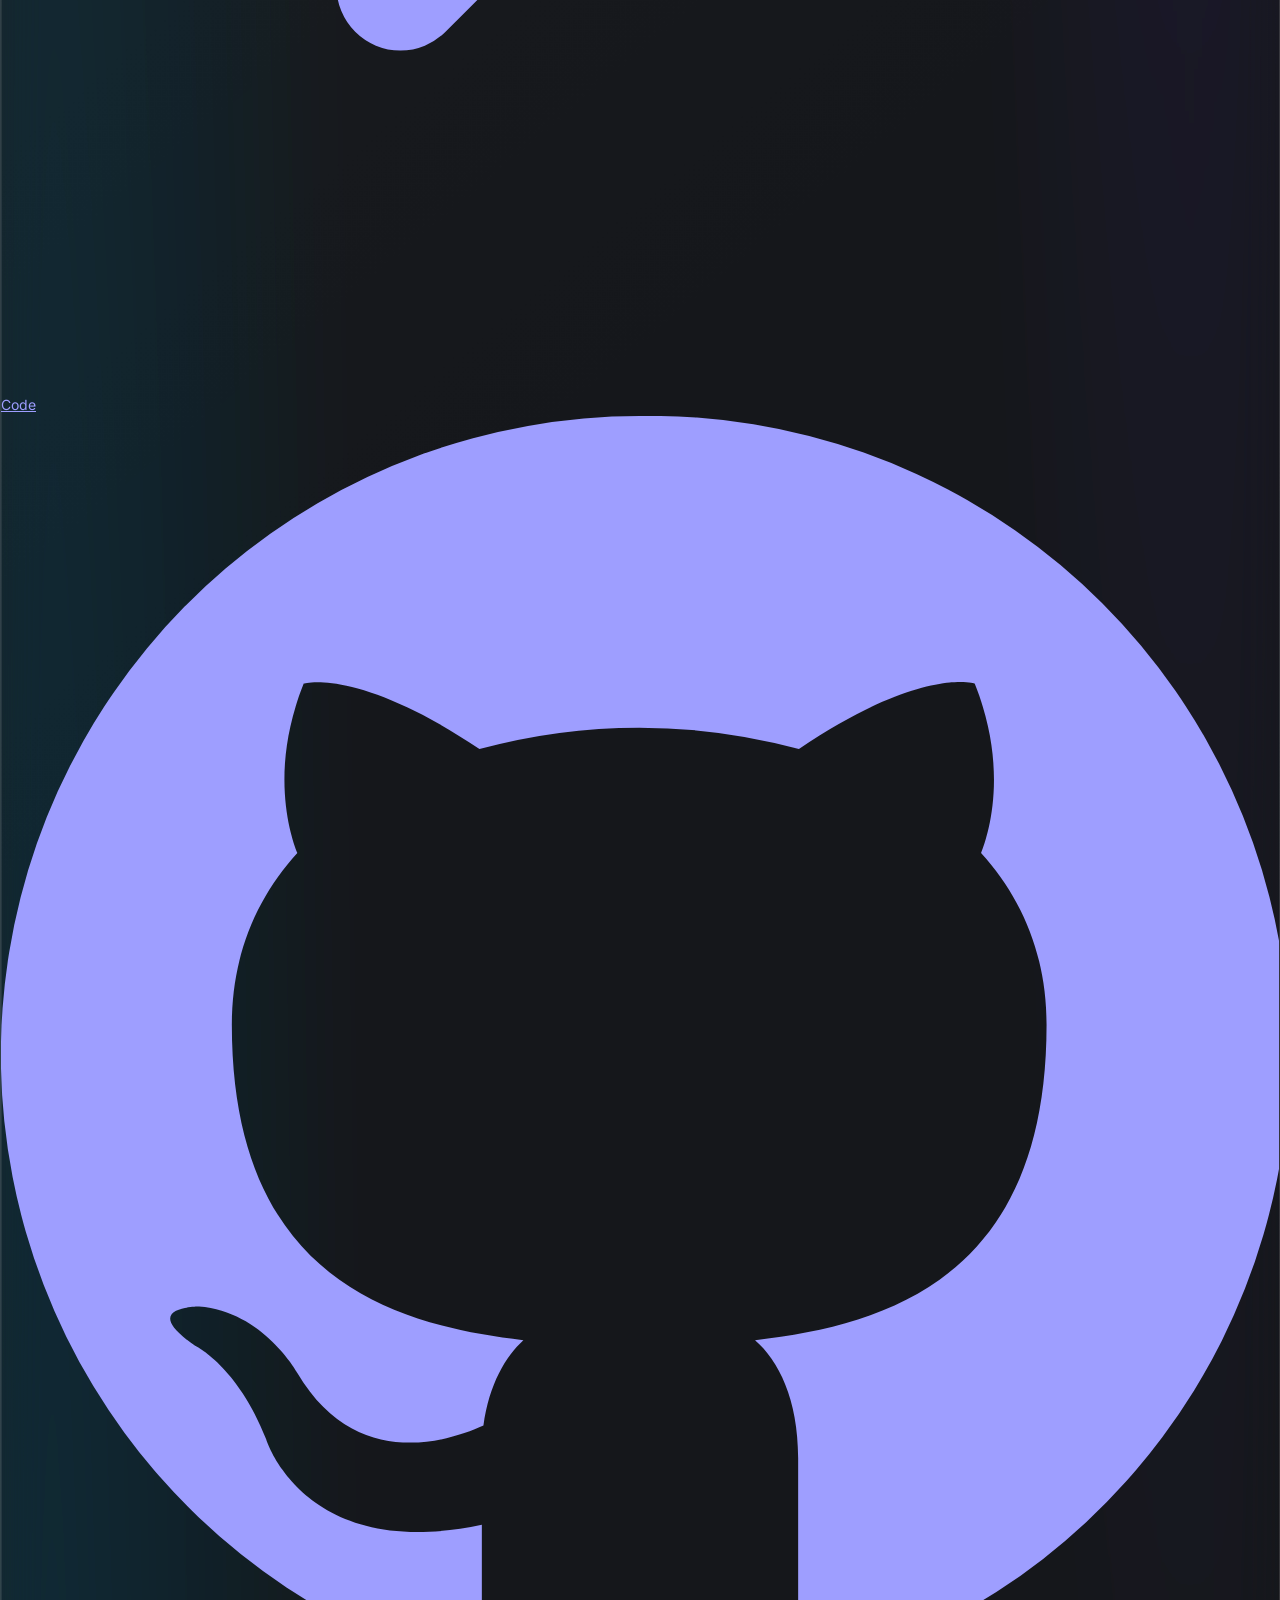
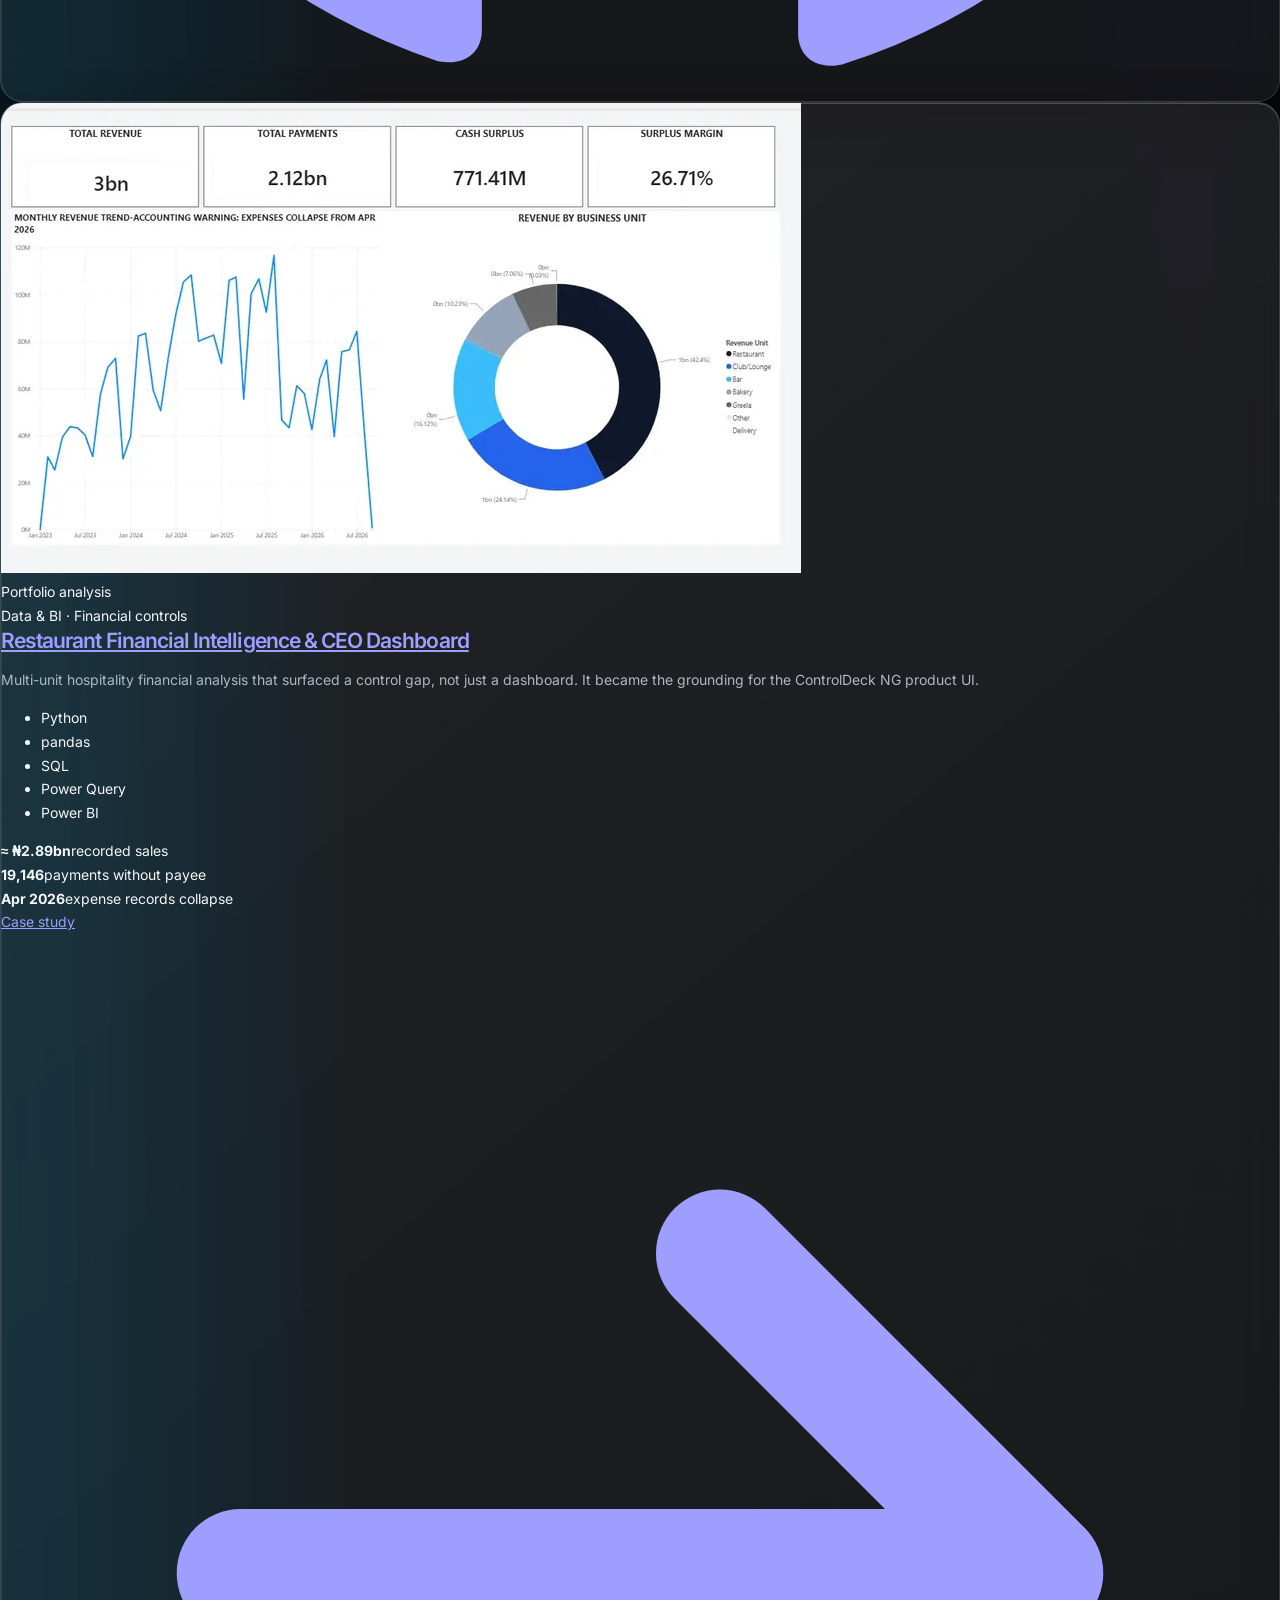
==== commit f6690ee3: "feat: apply Liquid Intelligence compatibility layer and site-world class to all pages - Restored ful" ====
--- a/projects/index.html
+++ b/projects/index.html
@@ -8,7 +8,7 @@
 <meta name="robots" content="index, follow">
 <meta name="author" content="Emmanuel Abolade">
 <link rel="canonical" href="https://aboladlabs.com/projects/">
-<meta name="theme-color" content="#07090f">
+<meta name="theme-color" content="#07080a">
 <meta name="color-scheme" content="dark">
 <link rel="icon" href="/favicon.svg" type="image/svg+xml">
 <meta property="og:type" content="website">
@@ -156,7 +156,7 @@
 }
 </script>
 </head>
-<body>
+<body class="site-world">
 <a class="skip" href="#main">Skip to content</a>
 <header class="site-header solid">
 <div class="wrap bar">
--- a/assets/css/site.css
+++ b/assets/css/site.css
@@ -1,359 +1,370 @@
-/* Emmanuel Abolade — portfolio design system (v2, Nov 2026) */
-@font-face{font-family:"Inter";src:url(/assets/fonts/inter-var.woff2) format("woff2");font-weight:400 700;font-style:normal;font-display:swap;unicode-range:U+0000-00FF,U+0131,U+0152-0153,U+02BB-02BC,U+02C6,U+02DA,U+02DC,U+0304,U+0308,U+0329,U+2000-206F,U+20AC,U+2122,U+2191,U+2193,U+2212,U+2215,U+FEFF,U+FFFD,U+20A6,U+2192,U+2190,U+00A3}
-@font-face{font-family:"Instrument Serif";src:url(/assets/fonts/instrument-serif-italic.woff2) format("woff2");font-weight:400;font-style:italic;font-display:swap}
+/* AboladLabs — Liquid Intelligence V2.0 design system */
+@font-face{font-family:"Inter";src:url(/assets/fonts/inter-var.woff2) format("woff2");font-weight:400 700;font-style:normal;font-display:swap}
 @font-face{font-family:"JetBrains Mono";src:url(/assets/fonts/jetbrains-mono-var.woff2) format("woff2");font-weight:400 600;font-style:normal;font-display:swap}
-@font-face{font-family:"Inter Fallback";src:local("Arial");size-adjust:107.1%;ascent-override:90.4%;descent-override:22.5%;line-gap-override:0%}
-
-:root{
-  --bg:#07090f; --bg-2:#0b0f18; --bg-3:#111726;
-  --surface:rgba(255,255,255,.035); --surface-2:rgba(255,255,255,.06);
-  --line:rgba(255,255,255,.09); --line-2:rgba(255,255,255,.16);
-  --text:#e9edf4; --text-2:#b3bccb; --text-3:#8f9aae;
-  --amber:#f2b66d; --azure:#8ab4ff; --teal:#6fd8bf; --rose:#f29b9b;
-  --link:#a9c6ff;
-  --radius:18px; --radius-sm:12px;
-  --wrap:1200px;
-  --sans:"Inter","Inter Fallback",system-ui,-apple-system,"Segoe UI",Roboto,Arial,sans-serif;
-  --serif:"Instrument Serif",Georgia,"Times New Roman",serif;
-  --mono:"JetBrains Mono",ui-monospace,SFMono-Regular,Menlo,Consolas,monospace;
-  --ease:cubic-bezier(.2,.7,.2,1);
-  color-scheme:dark;
-}
-*,*::before,*::after{box-sizing:border-box}
-html{-webkit-text-size-adjust:100%;scroll-behavior:smooth;scroll-padding-top:84px}
-body{margin:0;background:var(--bg);color:var(--text);font-family:var(--sans);font-size:17px;line-height:1.65;-webkit-font-smoothing:antialiased;-moz-osx-font-smoothing:grayscale;text-rendering:optimizeLegibility;overflow-x:hidden}
-body::before{content:"";position:fixed;inset:0;pointer-events:none;z-index:-1;background:
-  radial-gradient(900px 600px at 85% -10%,rgba(138,180,255,.10),transparent 60%),
-  radial-gradient(700px 500px at -10% 30%,rgba(111,216,191,.06),transparent 60%),
-  radial-gradient(800px 600px at 60% 110%,rgba(242,182,109,.06),transparent 60%)}
-img{max-width:100%;height:auto;display:block}
-a{color:var(--link);text-decoration-thickness:1px;text-underline-offset:3px}
-a:hover{color:#fff}
-:focus-visible{outline:2px solid var(--azure);outline-offset:3px;border-radius:6px}
-::selection{background:rgba(138,180,255,.35);color:#fff}
-.wrap{width:100%;max-width:var(--wrap);margin:0 auto;padding:0 clamp(20px,4vw,40px)}
-.sr-only{position:absolute!important;width:1px;height:1px;padding:0;margin:-1px;overflow:hidden;clip:rect(0,0,0,0);white-space:nowrap;border:0}
-.skip{position:absolute;left:12px;top:-60px;z-index:100;background:var(--text);color:var(--bg);padding:10px 14px;border-radius:10px;font-weight:600;text-decoration:none}
-.skip:focus{top:12px}
-.mono{font-family:var(--mono)}
-.serif{font-family:var(--serif);font-style:italic;font-weight:400;letter-spacing:0}
-
-/* ---------- header ---------- */
-.site-header{position:fixed;inset:0 0 auto 0;z-index:50;transition:background .3s var(--ease),border-color .3s var(--ease),backdrop-filter .3s}
-.site-header .bar{display:flex;align-items:center;justify-content:space-between;height:68px;gap:20px}
-.site-header.scrolled,.site-header.solid{background:rgba(7,9,15,.72);-webkit-backdrop-filter:blur(16px) saturate(140%);backdrop-filter:blur(16px) saturate(140%);border-bottom:1px solid var(--line)}
-.brand{display:flex;align-items:center;gap:12px;color:var(--text);text-decoration:none;font-weight:600;letter-spacing:-.01em}
-.brand-mark{width:34px;height:34px;border-radius:10px;display:grid;place-items:center;background:linear-gradient(135deg,rgba(242,182,109,.2),rgba(138,180,255,.2));border:1px solid var(--line-2);font-family:var(--mono);font-size:13px;font-weight:600}
-.brand small{display:block;font-weight:400;color:var(--text-3);font-size:12px;letter-spacing:.01em;line-height:1.2}
-.brand span{line-height:1.2}
-.nav{display:flex;align-items:center;gap:4px}
-.nav a{color:var(--text-2);text-decoration:none;font-size:15px;padding:8px 12px;border-radius:999px;transition:color .2s,background .2s}
-.nav a:hover,.nav a[aria-current="page"]{color:var(--text);background:var(--surface-2)}
-.nav .nav-cta{color:var(--bg);background:var(--text);font-weight:600;margin-left:6px}
-.nav .nav-cta:hover{background:#fff;color:var(--bg)}
-.menu-btn{display:none;background:var(--surface-2);border:1px solid var(--line-2);color:var(--text);border-radius:12px;width:44px;height:44px;align-items:center;justify-content:center;cursor:pointer}
-.menu-btn svg{width:20px;height:20px}
-@media (max-width:880px){
-  .menu-btn{display:inline-flex}
-  .nav{position:fixed;inset:68px 0 auto 0;flex-direction:column;align-items:stretch;gap:2px;padding:12px clamp(20px,4vw,40px) 22px;background:rgba(7,9,15,.96);-webkit-backdrop-filter:blur(16px);backdrop-filter:blur(16px);border-bottom:1px solid var(--line);transform:translateY(-8px);opacity:0;visibility:hidden;transition:opacity .2s,transform .2s,visibility .2s}
-  .nav.open{opacity:1;transform:none;visibility:visible}
-  .nav a{padding:12px 14px;font-size:17px;border-radius:12px}
-  .nav .nav-cta{margin:8px 0 0;text-align:center}
-  html.no-js .nav{position:static;opacity:1;visibility:visible;transform:none;flex-direction:row;flex-wrap:wrap;background:none;padding:0;border:0}
-}
-
-/* ---------- buttons, chips ---------- */
-.btn{display:inline-flex;align-items:center;gap:10px;min-height:48px;padding:12px 20px;border-radius:999px;font-weight:600;font-size:15.5px;text-decoration:none;border:1px solid var(--line-2);color:var(--text);background:var(--surface);transition:transform .25s var(--ease),background .25s,border-color .25s,color .25s}
-.btn:hover{transform:translateY(-2px);border-color:rgba(255,255,255,.3);background:var(--surface-2);color:#fff}
-.btn svg{width:16px;height:16px;flex:none;transition:transform .25s var(--ease)}
-.btn:hover svg{transform:translateX(3px)}
-.btn-primary{background:var(--text);color:var(--bg);border-color:var(--text)}
-.btn-primary:hover{background:#fff;color:var(--bg);border-color:#fff}
-.chip{display:inline-flex;align-items:center;gap:6px;font-family:var(--mono);font-size:12.5px;color:var(--text-2);padding:5px 10px;border-radius:999px;border:1px solid var(--line);background:rgba(255,255,255,.02);white-space:nowrap}
-.chip .dot{width:6px;height:6px;border-radius:50%;background:currentColor}
-.c-amber{color:var(--amber)} .c-azure{color:var(--azure)} .c-teal{color:var(--teal)}
-.status{font-family:var(--mono);font-size:12px;letter-spacing:.02em;padding:4px 10px;border-radius:999px;border:1px solid;display:inline-flex;align-items:center;gap:6px}
-.status::before{content:"";width:6px;height:6px;border-radius:50%;background:currentColor}
-.status.live{color:var(--teal);border-color:rgba(111,216,191,.35)}
-.status.poc{color:var(--amber);border-color:rgba(242,182,109,.35)}
-.status.done{color:var(--azure);border-color:rgba(138,180,255,.35)}
-.eyebrow{font-family:var(--mono);font-size:13px;letter-spacing:.08em;text-transform:uppercase;color:var(--text-3);margin:0 0 18px;display:flex;align-items:center;gap:10px}
-.eyebrow::before{content:"";width:28px;height:1px;background:var(--line-2)}
-
-/* ---------- hero ---------- */
-.hero{position:relative;min-height:100vh;min-height:100svh;display:flex;align-items:center;padding:120px 0 64px;isolation:isolate;overflow:hidden}
-.hero-stage{position:absolute;inset:0;z-index:-1}
-.hero-stage canvas{position:absolute;inset:0;width:100%;height:100%;opacity:0;transition:opacity 1.4s var(--ease)}
-.hero-stage canvas.ready{opacity:1}
-.hero-stage .poster{position:absolute;inset:0;width:100%;height:100%;object-fit:cover;object-position:70% 50%;display:none}
-.hero.gl-fallback .poster{display:block}
-.hero-stage::after{content:"";position:absolute;inset:0;pointer-events:none;background:
-  linear-gradient(90deg,var(--bg) 0%,rgba(7,9,15,.92) 34%,rgba(7,9,15,.4) 58%,rgba(7,9,15,0) 78%),
-  linear-gradient(0deg,var(--bg) 0%,rgba(7,9,15,0) 26%)}
-.hero-inner{position:relative;max-width:720px}
-.hero h1{font-size:clamp(46px,7.4vw,104px);line-height:.98;letter-spacing:-.045em;font-weight:600;margin:0 0 22px}
-.hero h1 .serif{font-size:1.04em;color:#fff}
-.hero .role{font-size:clamp(18px,2vw,22px);line-height:1.45;color:var(--text);margin:0 0 18px;max-width:34ch;font-weight:500;letter-spacing:-.01em}
-.hero .lede{color:var(--text-2);font-size:clamp(16px,1.4vw,18px);max-width:58ch;margin:0 0 30px}
-.hero-actions{display:flex;flex-wrap:wrap;gap:12px;margin-bottom:40px}
-.hero-meta{display:flex;flex-wrap:wrap;gap:10px 22px;color:var(--text-3);font-size:14px;font-family:var(--mono)}
-.hero-meta a{color:var(--text-2);text-decoration:none;display:inline-flex;align-items:center;gap:8px;min-height:32px}
-.hero-meta a:hover{color:#fff}
-.hero-meta svg{width:16px;height:16px}
-.stage-ctrl{position:absolute;right:clamp(20px,4vw,40px);bottom:28px;z-index:2;display:flex;align-items:center;gap:10px;font-family:var(--mono);font-size:12px;color:var(--text-3)}
-.stage-ctrl button{background:rgba(7,9,15,.55);border:1px solid var(--line-2);color:var(--text-2);border-radius:999px;height:36px;padding:0 14px;cursor:pointer;font:inherit;display:inline-flex;align-items:center;gap:8px;-webkit-backdrop-filter:blur(8px);backdrop-filter:blur(8px)}
-.stage-ctrl button:hover{color:#fff;border-color:rgba(255,255,255,.35)}
-.stage-legend{display:flex;gap:14px}
-.stage-legend span{display:inline-flex;align-items:center;gap:6px}
-.stage-legend i{width:8px;height:8px;border-radius:2px;display:inline-block}
-.hero.gl-fallback .stage-ctrl button,.hero.gl-still .stage-ctrl button{display:none}
-@media (max-width:880px){
-  .hero{align-items:flex-end;padding:96px 0 40px;min-height:auto}
-  .hero-stage{bottom:auto;height:62vh;min-height:420px}
-  .hero-stage::after{background:linear-gradient(0deg,var(--bg) 0%,rgba(7,9,15,.6) 40%,rgba(7,9,15,0) 75%),linear-gradient(180deg,rgba(7,9,15,.6) 0%,rgba(7,9,15,0) 25%)}
-  .hero-inner{padding-top:36vh}
-  .stage-ctrl{top:76px;bottom:auto}
-  .stage-legend{display:none}
-}
-
-/* ---------- proof strip ---------- */
-.proof{border-top:1px solid var(--line);border-bottom:1px solid var(--line);background:rgba(255,255,255,.015)}
-.proof .wrap{display:grid;grid-template-columns:repeat(4,1fr)}
-.proof div.cell{padding:26px 22px;border-left:1px solid var(--line)}
-.proof div.cell:first-child{border-left:0;padding-left:0}
-.proof strong{display:block;font-size:clamp(26px,3vw,36px);font-weight:600;letter-spacing:-.03em;line-height:1.1}
-.proof span{color:var(--text-3);font-size:14px}
-@media (max-width:760px){.proof .wrap{grid-template-columns:1fr 1fr}.proof div.cell{padding:20px 16px}.proof div.cell:nth-child(3){border-left:0;padding-left:0}.proof div.cell:nth-child(n+3){border-top:1px solid var(--line)}}
-
-/* ---------- sections ---------- */
-.section{padding:clamp(80px,11vw,140px) 0;position:relative}
-.section + .section{border-top:1px solid var(--line)}
-.section,.hub-section,.site-footer{content-visibility:auto;contain-intrinsic-size:auto 900px}
-.section-head{display:grid;grid-template-columns:minmax(0,1fr) minmax(0,1fr);gap:24px 48px;align-items:end;margin-bottom:clamp(36px,5vw,64px)}
-.section-head h2{font-size:clamp(34px,4.6vw,60px);line-height:1.04;letter-spacing:-.035em;font-weight:600;margin:0}
-.section-head p{color:var(--text-2);margin:0;max-width:52ch}
-.idx{font-family:var(--mono);font-size:13px;color:var(--text-3);letter-spacing:.06em;display:block;margin-bottom:14px}
-@media (max-width:880px){.section-head{grid-template-columns:1fr}}
-h2,h3,h4{color:var(--text)}
-
-/* ---------- pillars ---------- */
-.pillars{display:grid;grid-template-columns:repeat(3,1fr);gap:18px}
-.pillar{position:relative;padding:30px 28px 26px;border-radius:var(--radius);background:linear-gradient(180deg,rgba(255,255,255,.05),rgba(255,255,255,.015));border:1px solid var(--line);overflow:hidden}
-.pillar::before{content:"";position:absolute;inset:0 0 auto 0;height:1px;background:linear-gradient(90deg,transparent,var(--accent,var(--azure)),transparent);opacity:.8}
-.pillar .ico{width:44px;height:44px;border-radius:12px;display:grid;place-items:center;border:1px solid var(--line-2);color:var(--accent);margin-bottom:22px;background:rgba(255,255,255,.03)}
-.pillar .ico svg{width:22px;height:22px}
-.pillar h3{font-size:22px;letter-spacing:-.02em;line-height:1.2;margin:0 0 10px;font-weight:600}
-.pillar p{color:var(--text-2);font-size:15.5px;margin:0 0 18px}
-.pillar ul{list-style:none;margin:0 0 20px;padding:0;display:flex;flex-wrap:wrap;gap:6px}
-.pillar .evidence{border-top:1px solid var(--line);padding-top:16px;font-size:14.5px;color:var(--text-3)}
-.pillar .evidence a{display:flex;justify-content:space-between;gap:10px;color:var(--text-2);text-decoration:none;padding:7px 0}
-.pillar .evidence a:hover{color:#fff}
-.pillar .evidence a::after{content:"→";color:var(--text-3);transition:transform .2s}
-.pillar .evidence a:hover::after{transform:translateX(3px);color:var(--accent)}
-@media (max-width:980px){.pillars{grid-template-columns:1fr}}
-
-/* ---------- work ---------- */
-.filters{display:flex;flex-wrap:wrap;gap:8px;margin-bottom:28px}
-.filters button{font:inherit;font-size:14px;color:var(--text-2);background:var(--surface);border:1px solid var(--line);border-radius:999px;padding:9px 16px;cursor:pointer;min-height:40px;transition:all .2s}
-.filters button:hover{color:#fff;border-color:var(--line-2)}
-.filters button[aria-pressed="true"]{background:var(--text);color:var(--bg);border-color:var(--text)}
-.work{display:grid;grid-template-columns:repeat(12,1fr);gap:20px}
-.card{--mx:50%;--my:0%;position:relative;grid-column:span 6;display:flex;flex-direction:column;border-radius:var(--radius);border:1px solid var(--line);background:linear-gradient(180deg,rgba(255,255,255,.045),rgba(255,255,255,.012));overflow:hidden;transition:transform .45s var(--ease),border-color .3s,box-shadow .45s var(--ease)}
-.card::after{content:"";position:absolute;inset:0;pointer-events:none;border-radius:inherit;background:radial-gradient(500px circle at var(--mx) var(--my),rgba(138,180,255,.10),transparent 45%);opacity:0;transition:opacity .3s}
-.card:hover{transform:translateY(-4px);border-color:var(--line-2);box-shadow:0 30px 60px -30px rgba(0,0,0,.8)}
-.card:hover::after{opacity:1}
-.card.wide{grid-column:span 12;display:grid;grid-template-columns:1.25fr 1fr}
-.card.third{grid-column:span 4}
-.card[hidden]{display:none}
-.card .media{position:relative;aspect-ratio:16/10;overflow:hidden;background:var(--bg-3);border-bottom:1px solid var(--line)}
-.card.wide .media{aspect-ratio:auto;min-height:100%;border-bottom:0;border-right:1px solid var(--line)}
-.card .media img{width:100%;height:100%;object-fit:cover;object-position:top left;transition:transform .8s var(--ease)}
-.card:hover .media img{transform:scale(1.035)}
-.card .media .tagline{position:absolute;left:14px;top:14px;display:flex;gap:6px;flex-wrap:wrap}
-.card .media .tagline .status{background:rgba(7,9,15,.78);-webkit-backdrop-filter:blur(6px);backdrop-filter:blur(6px)}
-.card .body{padding:24px 24px 22px;display:flex;flex-direction:column;gap:12px;flex:1}
-.card.wide .body{padding:34px}
-.card .kind{font-family:var(--mono);font-size:12.5px;color:var(--text-3);letter-spacing:.04em;text-transform:uppercase}
-.card h3{font-size:clamp(21px,2vw,26px);line-height:1.18;letter-spacing:-.025em;margin:0;font-weight:600}
-.card.wide h3{font-size:clamp(26px,2.8vw,34px)}
-.card h3 a{color:inherit;text-decoration:none}
-.card h3 a::before{content:"";position:absolute;inset:0;z-index:1}
-.card p{color:var(--text-2);font-size:15.5px;margin:0}
-.card .stack{display:flex;flex-wrap:wrap;gap:6px;list-style:none;margin:0;padding:0}
-.card .metrics{display:grid;grid-template-columns:repeat(3,minmax(0,1fr));gap:1px;background:var(--line);border:1px solid var(--line);border-radius:12px;overflow:hidden;margin:4px 0 0}
-.card .metrics div{background:var(--bg-2);padding:12px 12px 10px}
-.card .metrics b{display:block;font-size:18px;font-weight:600;letter-spacing:-.02em;line-height:1.2}
-.card .metrics span{display:block;color:var(--text-3);font-size:12.5px;line-height:1.35;margin-top:2px}
-.card .links{display:flex;flex-wrap:wrap;gap:8px 16px;margin-top:auto;padding-top:8px;position:relative;z-index:2}
-.card .links a{font-size:14px;font-weight:500;color:var(--text-2);text-decoration:none;display:inline-flex;align-items:center;gap:6px;min-height:32px}
-.card .links a:hover{color:#fff}
-.card .links a.primary{color:var(--text)}
-.card .links svg{width:14px;height:14px}
-@media (max-width:980px){.card,.card.third{grid-column:span 12}.card.wide{grid-template-columns:1fr}.card.wide .media{border-right:0;border-bottom:1px solid var(--line);aspect-ratio:16/10}}
-@media (min-width:640px) and (max-width:980px){.card.third{grid-column:span 6}.card{grid-column:span 6}.card.wide{grid-column:span 12}}
-
-/* ---------- pipeline ---------- */
-.pipeline{display:grid;grid-template-columns:repeat(5,1fr);gap:0;border:1px solid var(--line);border-radius:var(--radius);overflow:hidden;background:rgba(255,255,255,.015)}
-.step{padding:26px 22px;border-left:1px solid var(--line);position:relative}
-.step:first-child{border-left:0}
-.step .n{font-family:var(--mono);font-size:12px;color:var(--text-3)}
-.step h3{font-size:18px;margin:10px 0 8px;letter-spacing:-.015em;font-weight:600}
-.step p{margin:0;color:var(--text-2);font-size:14.5px;line-height:1.55}
-.step::after{content:"";position:absolute;left:22px;right:22px;top:0;height:2px;background:linear-gradient(90deg,var(--c,var(--azure)),transparent);opacity:.7}
-@media (max-width:980px){.pipeline{grid-template-columns:1fr 1fr}.step{border-top:1px solid var(--line)}.step:nth-child(odd){border-left:0}.step:nth-child(-n+2){border-top:0}.step:last-child{grid-column:span 2}}
-@media (max-width:560px){.pipeline{grid-template-columns:1fr}.step{border-left:0!important;border-top:1px solid var(--line)!important}.step:first-child{border-top:0!important}.step:last-child{grid-column:auto}}
-.practice{display:grid;grid-template-columns:1fr 1fr;gap:18px;margin-top:20px}
-.panel{padding:28px;border-radius:var(--radius);border:1px solid var(--line);background:rgba(255,255,255,.025)}
-.panel h3{margin:0 0 14px;font-size:19px;font-weight:600;letter-spacing:-.015em}
-.panel p,.panel li{color:var(--text-2);font-size:15.5px}
-.panel ul{margin:0;padding-left:18px}
-.panel li{margin:6px 0}
-@media (max-width:880px){.practice{grid-template-columns:1fr}}
-
-/* ---------- experience ---------- */
-.timeline{display:grid;gap:0;border-top:1px solid var(--line)}
-.job{display:grid;grid-template-columns:240px 1fr;gap:28px;padding:30px 0;border-bottom:1px solid var(--line)}
-.job .when{font-family:var(--mono);font-size:13.5px;color:var(--text-3)}
-.job h3{margin:0 0 4px;font-size:21px;letter-spacing:-.02em;font-weight:600}
-.job .org{color:var(--text-2);margin:0 0 12px}
-.job ul{margin:0;padding-left:18px;color:var(--text-2);font-size:15.5px}
-.job li{margin:5px 0}
-@media (max-width:760px){.job{grid-template-columns:1fr;gap:8px}}
-
-/* ---------- skills ---------- */
-.skills{display:grid;grid-template-columns:repeat(3,1fr);gap:18px}
-.skill-group{padding:26px;border-radius:var(--radius);border:1px solid var(--line);background:rgba(255,255,255,.02)}
-.skill-group h3{margin:0 0 14px;font-size:15px;font-family:var(--mono);font-weight:500;color:var(--text-2);letter-spacing:.04em;text-transform:uppercase;display:flex;align-items:center;gap:8px}
-.skill-group h3 i{width:8px;height:8px;border-radius:2px;background:var(--accent)}
-.skill-group ul{list-style:none;margin:0;padding:0;display:flex;flex-wrap:wrap;gap:7px}
-.skill-group li{font-size:14.5px;padding:6px 11px;border-radius:9px;background:rgba(255,255,255,.04);border:1px solid var(--line);color:var(--text)}
-.note-line{margin-top:22px;color:var(--text-3);font-size:14.5px;max-width:90ch}
-@media (max-width:980px){.skills{grid-template-columns:1fr 1fr}}
-@media (max-width:600px){.skills{grid-template-columns:1fr}}
-
-/* ---------- archive ---------- */
-.archive{border-top:1px solid var(--line)}
-.arow{display:grid;grid-template-columns:minmax(0,5fr) minmax(0,8fr) minmax(0,2.4fr);gap:24px;align-items:baseline;padding:22px 0;border-bottom:1px solid var(--line)}
-.arow h3{margin:0;font-size:18px;font-weight:600;letter-spacing:-.015em}
-.arow .meta{display:block;font-family:var(--mono);font-size:12.5px;color:var(--text-3);margin-top:4px}
-.arow p{margin:0;color:var(--text-2);font-size:15px}
-.arow .alinks{display:flex;flex-wrap:wrap;justify-content:flex-end;gap:6px 14px;font-size:14px}
-.arow .alinks a{color:var(--text-2)}
-.arow .alinks a:hover{color:#fff}
-.arow .private{font-family:var(--mono);font-size:12.5px;color:var(--text-3)}
-@media (max-width:820px){.arow{grid-template-columns:1fr;gap:8px}.arow .alinks{justify-content:flex-start}}
-
-/* ---------- building ---------- */
-.building{display:grid;grid-template-columns:1.2fr 1fr;gap:18px}
-.building .panel strong{color:var(--text)}
-@media (max-width:880px){.building{grid-template-columns:1fr}}
-
-/* ---------- contact ---------- */
-.contact-panel{position:relative;border-radius:28px;border:1px solid var(--line-2);padding:clamp(36px,6vw,72px);overflow:hidden;background:
-  radial-gradient(600px 300px at 0% 0%,rgba(242,182,109,.12),transparent 60%),
-  radial-gradient(600px 300px at 100% 100%,rgba(138,180,255,.14),transparent 60%),
-  linear-gradient(180deg,rgba(255,255,255,.05),rgba(255,255,255,.015))}
-.contact-panel h2{font-size:clamp(36px,5.4vw,72px);line-height:1.02;letter-spacing:-.04em;margin:0 0 18px;font-weight:600;max-width:16ch}
-.contact-panel p{color:var(--text-2);max-width:56ch;margin:0 0 30px}
-.contact-links{display:grid;grid-template-columns:repeat(3,1fr);gap:12px}
-.contact-links a{display:flex;flex-direction:column;gap:4px;padding:18px 20px;border-radius:14px;border:1px solid var(--line);background:rgba(7,9,15,.4);text-decoration:none;color:var(--text);transition:border-color .2s,transform .25s var(--ease)}
-.contact-links a:hover{border-color:var(--line-2);transform:translateY(-2px)}
-.contact-links span{font-family:var(--mono);font-size:12px;color:var(--text-3);text-transform:uppercase;letter-spacing:.06em}
-.contact-links b{font-weight:500;font-size:15.5px;word-break:break-word}
-@media (max-width:820px){.contact-links{grid-template-columns:1fr}}
-
-/* ---------- footer ---------- */
-.site-footer{border-top:1px solid var(--line);padding:56px 0 40px;margin-top:40px;color:var(--text-3);font-size:14.5px}
-.site-footer .cols{display:grid;grid-template-columns:1.5fr 1fr 1fr;gap:32px}
-.site-footer h2{font-size:13px;font-family:var(--mono);font-weight:500;color:var(--text-2);text-transform:uppercase;letter-spacing:.08em;margin:0 0 14px}
-.site-footer ul{list-style:none;margin:0;padding:0}
-.site-footer li{margin:0}
-.site-footer li a{display:inline-block;padding:5px 0}
-.site-footer a{color:var(--text-2);text-decoration:none}
-.site-footer a:hover{color:#fff}
-.site-footer .fine{margin-top:40px;padding-top:22px;border-top:1px solid var(--line);display:flex;justify-content:space-between;gap:16px;flex-wrap:wrap}
-.site-footer .fine .legal{flex-basis:100%}
-.site-footer p{margin:0 0 10px;max-width:52ch}
-@media (max-width:760px){.site-footer .cols{grid-template-columns:1fr 1fr}.site-footer .cols>div:first-child{grid-column:span 2}}
-
-/* ---------- reveal ---------- */
-html.js.motion [data-reveal]{opacity:0;transform:translateY(18px);transition:opacity .9s var(--ease),transform .9s var(--ease)}
-html.js.motion [data-reveal].in{opacity:1;transform:none}
-
-/* ---------- case study ---------- */
-.page-hero{padding:136px 0 48px;position:relative;border-bottom:1px solid var(--line);overflow:hidden}
-.page-hero::before{content:"";position:absolute;inset:0;z-index:-1;background:
-  radial-gradient(700px 360px at 90% 0%,rgba(138,180,255,.12),transparent 60%),
-  radial-gradient(500px 300px at 10% 100%,rgba(242,182,109,.07),transparent 60%);}
-.page-hero .grid-bg{position:absolute;inset:0;z-index:-1;opacity:.35;background-image:linear-gradient(var(--line) 1px,transparent 1px),linear-gradient(90deg,var(--line) 1px,transparent 1px);background-size:56px 56px;-webkit-mask-image:radial-gradient(ellipse at 70% 0%,#000 0%,transparent 70%);mask-image:radial-gradient(ellipse at 70% 0%,#000 0%,transparent 70%)}
-.crumbs{font-family:var(--mono);font-size:13px;color:var(--text-3);margin:0 0 26px}
-.crumbs ol{list-style:none;margin:0;padding:0;display:flex;flex-wrap:wrap;gap:8px}
-.crumbs li+li::before{content:"/";margin-right:8px;color:var(--line-2)}
-.crumbs a{color:var(--text-2);text-decoration:none}
-.crumbs a:hover{color:#fff}
-.page-hero h1{font-size:clamp(34px,5.2vw,68px);line-height:1.04;letter-spacing:-.04em;font-weight:600;margin:0 0 18px;max-width:22ch}
-.kicker{font-family:var(--mono);font-size:13.5px;color:var(--amber);margin:0 0 16px;letter-spacing:.02em}
-.page-hero .lede{color:var(--text-2);font-size:clamp(17px,1.5vw,19px);max-width:68ch;margin:0 0 28px}
-.page-hero .actions{display:flex;flex-wrap:wrap;gap:12px;margin-bottom:34px}
-.facts{display:grid;grid-template-columns:repeat(auto-fit,minmax(200px,1fr));gap:1px;background:var(--line);border:1px solid var(--line);border-radius:16px;overflow:hidden}
-.fact{background:var(--bg-2);padding:16px 18px;display:flex;flex-direction:column;gap:4px}
-.fact .k{font-family:var(--mono);font-size:11.5px;color:var(--text-3);text-transform:uppercase;letter-spacing:.08em}
-.fact .v{font-size:15px;color:var(--text);line-height:1.45}
-.case-layout{display:grid;grid-template-columns:220px minmax(0,1fr);gap:56px;padding:56px 0 40px}
-.toc{position:sticky;top:96px;align-self:start;font-size:14px}
-.toc p{font-family:var(--mono);font-size:12px;color:var(--text-3);text-transform:uppercase;letter-spacing:.08em;margin:0 0 12px}
-.toc ol{list-style:none;margin:0;padding:0;border-left:1px solid var(--line)}
-.toc a{display:block;padding:6px 0 6px 14px;margin-left:-1px;border-left:1px solid transparent;color:var(--text-3);text-decoration:none;line-height:1.35}
-.toc a:hover{color:var(--text)}
-.toc a.active{color:var(--text);border-left-color:var(--amber)}
-@media (max-width:980px){.case-layout{grid-template-columns:1fr;gap:0}.toc{display:none}}
-.prose{max-width:780px;min-width:0}
-.prose>*:first-child{margin-top:0}
-.prose h2{font-size:clamp(26px,2.8vw,34px);letter-spacing:-.03em;line-height:1.15;font-weight:600;margin:64px 0 18px;padding-top:28px;border-top:1px solid var(--line)}
-.prose h2:first-of-type{margin-top:36px}
-.prose h3{font-size:20px;letter-spacing:-.015em;margin:36px 0 10px;font-weight:600}
-.prose p,.prose li{color:var(--text-2)}
-.prose strong{color:var(--text);font-weight:600}
-.prose ul,.prose ol{padding-left:22px}
-.prose li{margin:8px 0}
-.prose li::marker{color:var(--text-3)}
-.prose code{font-family:var(--mono);font-size:.86em;background:rgba(255,255,255,.06);border:1px solid var(--line);padding:1px 6px;border-radius:6px;color:var(--text)}
-.prose pre{font-family:var(--mono);font-size:13.5px;line-height:1.6;background:#05070c;border:1px solid var(--line);border-radius:14px;padding:18px 20px;overflow-x:auto;color:#d6deeb}
-.prose pre code{background:none;border:0;padding:0}
-.prose figure{margin:36px 0;border-radius:16px;overflow:hidden;border:1px solid var(--line);background:var(--bg-2)}
-.prose figure img{width:100%;height:auto}
-.prose figcaption{padding:14px 18px;font-size:13.5px;color:var(--text-3);border-top:1px solid var(--line);font-family:var(--mono);line-height:1.5}
-.prose .gallery{display:grid;grid-template-columns:repeat(3,minmax(0,1fr));gap:14px;margin:36px 0}
-.prose .gallery figure{margin:0}
-@media (max-width:640px){.prose .gallery{grid-template-columns:1fr}}
-.table-wrap{overflow-x:auto;margin:20px 0;border:1px solid var(--line);border-radius:14px}
-.prose table{width:100%;border-collapse:collapse;font-size:15px;min-width:420px}
-.prose caption{caption-side:top;text-align:left;padding:14px 16px;font-family:var(--mono);font-size:12px;color:var(--text-3);text-transform:uppercase;letter-spacing:.06em;border-bottom:1px solid var(--line)}
-.prose th,.prose td{padding:12px 16px;text-align:left;vertical-align:top;border-bottom:1px solid var(--line)}
-.prose tr:last-child td{border-bottom:0}
-.prose th{font-weight:600;color:var(--text);background:rgba(255,255,255,.03);font-size:14px}
-.prose td{color:var(--text-2)}
-.prose .note{border:1px solid rgba(242,182,109,.3);background:rgba(242,182,109,.06);border-radius:14px;padding:16px 20px;color:var(--text-2);font-size:15.5px;max-width:none}
-.prose blockquote{margin:24px 0;padding:6px 0 6px 20px;border-left:2px solid var(--amber);color:var(--text)}
-.prose .links,.prose .cards{display:none}
-.case-next{display:grid;grid-template-columns:1fr 1fr;gap:16px;padding:12px 0 24px}
-.case-next a{display:block;padding:24px;border:1px solid var(--line);border-radius:16px;text-decoration:none;color:var(--text);background:rgba(255,255,255,.02);transition:border-color .2s,transform .25s var(--ease)}
-.case-next a:hover{border-color:var(--line-2);transform:translateY(-2px)}
-.case-next span{display:block;font-family:var(--mono);font-size:12px;color:var(--text-3);text-transform:uppercase;letter-spacing:.06em;margin-bottom:6px}
-.case-next b{font-weight:600;font-size:18px;letter-spacing:-.015em}
-.case-next .next{text-align:right}
-@media (max-width:700px){.case-next{grid-template-columns:1fr}.case-next .next{text-align:left}}
-.source-note{color:var(--text-3);font-size:14px;border-top:1px solid var(--line);padding-top:20px;margin-top:48px}
-
-/* hub */
-.hub-grid{display:grid;grid-template-columns:repeat(12,1fr);gap:20px;padding:56px 0 24px}
-.hub-section{padding:24px 0 64px}
-.hub-section h2{font-size:clamp(28px,3.4vw,42px);letter-spacing:-.035em;margin:0 0 14px;font-weight:600}
-.hub-section>p{color:var(--text-2);max-width:70ch}
-
-@media (prefers-reduced-motion:reduce){
-  html{scroll-behavior:auto}
-  *,*::before,*::after{transition-duration:.01ms!important;animation-duration:.01ms!important}
-  .card:hover,.btn:hover{transform:none}
-}
-@media print{.site-header,.hero-stage,.stage-ctrl{display:none}body{background:#fff;color:#000}}
+
+:root {
+  color-scheme: dark;
+  --canvas: #07080a;
+  --glass: rgba(255, 255, 255, 0.045);
+  --rim: rgba(255, 255, 255, 0.13);
+  --green: #10b981;
+  --cyan: #06b6d4;
+  --violet: #7955db;
+  --muted: #acb9c5;
+  --bloom: 0.85;
+  --text-primary: #f5f7fa;
+  --text-secondary: #acb9c5;
+  --text-tertiary: #8da7ad;
+  --glass-low: rgba(255, 255, 255, 0.03);
+  --glass-medium: rgba(255, 255, 255, 0.045);
+  --glass-high: rgba(255, 255, 255, 0.06);
+  --glass-rim-top: rgba(255, 255, 255, 0.22);
+  --glass-rim-left: rgba(255, 255, 255, 0.08);
+  --glass-blur: 24px;
+  --glass-saturation: 180%;
+  --glass-shadow: inset 0 1px 0 rgba(255, 255, 255, 0.22), inset 1px 0 0 rgba(255, 255, 255, 0.08), 0 16px 45px rgba(0, 0, 0, 0.33);
+  --glass-shadow-hover: inset 0 1px 0 rgba(255, 255, 255, 0.27), inset 1px 0 0 rgba(255, 255, 255, 0.08), 0 25px 75px rgba(0, 0, 0, 0.53), 0 0 35px rgba(16, 185, 129, 0.06);
+  --radius-small: 7px;
+  --radius-medium: 13px;
+  --radius-large: 22px;
+  --radius-pill: 999px;
+  --font-primary: "Inter", Arial, sans-serif;
+  --font-mono: "JetBrains Mono", monospace;
+  --container-width: 1320px;
+  --nav-width: 1120px;
+  --section-spacing: 72px;
+  --section-spacing-mobile: 46px;
+  --transition-fast: 180ms ease;
+  --transition-standard: 350ms ease;
+  --transition-slow: 500ms ease;
+  --focus-colour: #77e4d9;
+}
+
+*, *::before, *::after { box-sizing: border-box; }
+html { -webkit-text-size-adjust: 100%; scroll-behavior: smooth; scroll-padding-top: 100px; }
+body {
+  margin: 0;
+  background: var(--canvas);
+  color: var(--text-primary);
+  font-family: var(--font-primary);
+  font-size: 14px;
+  line-height: 1.7;
+  -webkit-font-smoothing: antialiased;
+}
+.site-world {
+  position: relative;
+  isolation: isolate;
+  background:
+    radial-gradient(ellipse at 10% 1%, #124e3959, transparent 17%),
+    radial-gradient(ellipse at 93% 9%, #2c1c7259, transparent 19%),
+    radial-gradient(ellipse at 0% 35%, #073d4f65, transparent 20%),
+    radial-gradient(ellipse at 100% 50%, #163e2d70, transparent 20%),
+    radial-gradient(ellipse at 15% 73%, #26205d70, transparent 14%),
+    #07080a;
+}
+.noise-overlay {
+  position: absolute;
+  inset: 0;
+  pointer-events: none;
+  z-index: 30;
+  opacity: 0.03;
+  background-image: url("data:image/svg+xml,%3Csvg viewBox='0 0 180 180' xmlns='http://www.w3.org/2000/svg'%3E%3Cfilter id='n'%3E%3CfeTurbulence type='fractalNoise' baseFrequency='.91' numOctaves='3' stitchTiles='stitch'/%3E%3C/filter%3E%3Crect width='100%25' height='100%25' filter='url(%23n)'/%3E%3C/svg%3E");
+}
+.container {
+  max-width: var(--container-width);
+  margin-inline: auto;
+  padding-inline: 30px;
+}
+.section { padding-block: var(--section-spacing); scroll-margin-top: 100px; }
+h1, h2, h3 { margin: 0; letter-spacing: -0.045em; }
+h2 { font-size: clamp(32px, 5.3vw, 61px); line-height: 1.05; font-weight: 600; }
+h3 { font-size: 21px; line-height: 1.2; font-weight: 600; }
+p { color: var(--muted); line-height: 1.8; }
+.mono, .metric-value, .technical-label, .section-index, .project-status, .technology-badge, .project-date {
+  font-family: var(--font-mono);
+  font-variant-numeric: tabular-nums;
+}
+.hero-title {
+  font-size: clamp(46px, 9.3vw, 112px);
+  font-weight: 700;
+  line-height: 0.99;
+  letter-spacing: -0.075em;
+  margin: 28px 0;
+  background: linear-gradient(165deg, #ffffff 25%, #e4f8f6 40%, #9bbbc5 70%, #6b858c 100%);
+  background-clip: text;
+  -webkit-background-clip: text;
+  color: transparent;
+  filter: drop-shadow(0 7px 30px rgba(164, 249, 234, 0.08));
+}
+.hero-title span {
+  background: linear-gradient(105deg, #ccfff0, #d2edfc 45%, #acb1e6);
+  background-clip: text;
+  -webkit-background-clip: text;
+  color: transparent;
+}
+
+/* Glass system */
+.glass {
+  --mouse-x: 30%;
+  --mouse-y: 0%;
+  position: relative;
+  isolation: isolate;
+  overflow: hidden;
+  border: 1px solid var(--rim);
+  border-radius: var(--radius-large);
+  background: linear-gradient(140deg, rgba(255, 255, 255, 0.075), rgba(255, 255, 255, 0.018) 70%), var(--glass);
+  backdrop-filter: blur(var(--glass-blur)) saturate(var(--glass-saturation));
+  -webkit-backdrop-filter: blur(var(--glass-blur)) saturate(var(--glass-saturation));
+  box-shadow: var(--glass-shadow);
+  transition: transform var(--transition-standard), box-shadow var(--transition-standard);
+}
+.glass-lift:hover {
+  transform: translateY(-5px);
+  box-shadow: var(--glass-shadow-hover);
+}
+.glass::before {
+  content: "";
+  position: absolute;
+  inset: 0;
+  background: radial-gradient(350px circle at var(--mouse-x) var(--mouse-y), rgba(124, 255, 219, 0.16), transparent 70%);
+  opacity: 0;
+  transition: opacity var(--transition-standard);
+  pointer-events: none;
+  z-index: -1;
+}
+.glass::after {
+  content: "";
+  position: absolute;
+  inset: 0;
+  border-radius: inherit;
+  padding: 1px;
+  background: radial-gradient(160px circle at var(--mouse-x) var(--mouse-y), #e5fff5e0, #60e7dc40 35%, transparent 85%);
+  -webkit-mask: linear-gradient(#fff 0 0) content-box, linear-gradient(#fff 0 0);
+  mask: linear-gradient(#fff 0 0) content-box, linear-gradient(#fff 0 0);
+  -webkit-mask-composite: xor;
+  mask-composite: exclude;
+  opacity: 0;
+  transition: opacity var(--transition-standard);
+  pointer-events: none;
+}
+@media (hover: hover) and (pointer: fine) {
+  .glass:hover::before, .glass:hover::after { opacity: var(--bloom); }
+}
+@supports not ((backdrop-filter: blur(24px)) or (-webkit-backdrop-filter: blur(24px))) {
+  .glass { background: rgba(18, 27, 31, 0.94); }
+}
+
+/* Navigation */
+.navigation-wrapper {
+  position: sticky;
+  top: 0;
+  z-index: 100;
+  padding: 13px 20px 0;
+  background: linear-gradient(#07080a99, transparent);
+}
+.site-navigation {
+  max-width: var(--nav-width);
+  margin: 0 auto;
+  display: flex;
+  align-items: center;
+  justify-content: space-between;
+  gap: 16px;
+  padding: 11px 13px 11px 18px;
+  border-radius: 50px;
+  background: rgba(255, 255, 255, 0.045);
+  backdrop-filter: blur(24px) saturate(180%);
+  -webkit-backdrop-filter: blur(24px) saturate(180%);
+  border: 1px solid rgba(255, 255, 255, 0.13);
+  box-shadow: inset 0 1px 0 rgba(255, 255, 255, 0.22), inset 1px 0 0 rgba(255, 255, 255, 0.08), 0 10px 35px rgba(0, 0, 0, 0.3);
+}
+.site-navigation a { color: var(--text-secondary); text-decoration: none; font-size: 13px; padding: 8px 12px; border-radius: 999px; }
+.site-navigation a:hover, .site-navigation a[aria-current="page"] { color: var(--text-primary); background: var(--glass-high); }
+
+/* Buttons */
+.button {
+  display: inline-flex;
+  align-items: center;
+  justify-content: center;
+  gap: 9px;
+  min-height: 44px;
+  padding: 12px 20px;
+  border-radius: 30px;
+  border: 1px solid #ffffff20;
+  background: #ffffff07;
+  color: #eef6f4;
+  box-shadow: inset 0 1px 0 #ffffff28, inset 1px 0 0 #ffffff12;
+  font-family: var(--font-primary);
+  font-size: 12px;
+  font-weight: 500;
+  position: relative;
+  overflow: hidden;
+  cursor: pointer;
+  text-decoration: none;
+}
+.button-primary {
+  background: linear-gradient(135deg, #f2fff9, #a0e4cc 75%, #75b7b0);
+  color: #081e1a;
+  font-weight: 700;
+  border-color: #eafff0;
+  box-shadow: 0 4px 25px #54ddb332, inset 0 1px 0 #ffffff;
+}
+.button-primary::after {
+  content: "";
+  position: absolute;
+  top: 0; bottom: 0; left: -60%; width: 30%;
+  background: linear-gradient(90deg, transparent, #ffffff99, transparent);
+  transform: skew(-22deg);
+  animation: button-shimmer 7s infinite;
+  pointer-events: none;
+}
+@keyframes button-shimmer { 0%, 65% { left: -60%; } 90%, 100% { left: 160%; } }
+
+/* Hero */
+.hero {
+  position: relative;
+  isolation: isolate;
+  overflow: hidden;
+  padding: 92px 0 75px;
+  text-align: center;
+}
+.aurora { position: absolute; z-index: -1; pointer-events: none; filter: blur(55px); opacity: var(--bloom); animation: aurora-float 16s ease-in-out infinite alternate; }
+.aurora-emerald { width: 65%; height: 400px; top: 10px; left: -10%; background: radial-gradient(ellipse, #12cf9c80, transparent 70%); transform: rotate(-25deg); }
+.aurora-cyan { width: 65%; height: 390px; top: 30px; right: -5%; background: radial-gradient(ellipse, #157ea970, transparent 70%); }
+.aurora-violet { width: 55%; height: 290px; right: -12%; bottom: 10%; background: radial-gradient(ellipse, #6944c36b, transparent 70%); }
+@keyframes aurora-float { to { translate: 20px -30px; scale: 1.1; } }
+.hero-beam {
+  position: absolute; z-index: -1; inset: -100px -50px 0; pointer-events: none;
+  background: conic-gradient(from 152deg at 50% -6%, transparent 0deg, #a5fff427 15deg, transparent 30deg, #83c3ff16 48deg, transparent 57deg);
+  mask-image: linear-gradient(#000, transparent 80%);
+  -webkit-mask-image: linear-gradient(#000, transparent 80%);
+}
+.hero-orbit { position: absolute; width: 105%; height: 390px; left: -2.5%; top: 100px; border: 1px solid #a3e8ed20; border-radius: 50%; transform: rotate(-14deg); z-index: -1; pointer-events: none; box-shadow: 0 -1px 35px #55ccdd0b; }
+.hero-orbit-secondary { width: 88%; height: 420px; left: 6%; transform: rotate(16deg); border-color: #a6a1ff17; }
+.hero-grid {
+  position: absolute; inset: 0; z-index: -2; pointer-events: none;
+  background-image: radial-gradient(#ffffff26 0.65px, transparent 0.65px);
+  background-size: 22px 22px;
+  mask-image: radial-gradient(ellipse, #000, transparent 72%);
+  -webkit-mask-image: radial-gradient(ellipse, #000, transparent 72%);
+}
+
+/* Telemetry */
+.telemetry-deck { display: grid; grid-template-columns: repeat(4, minmax(0, 1fr)); gap: 13px; margin-top: 50px; text-align: left; perspective: 1000px; }
+.telemetry-card { min-width: 0; min-height: 127px; padding: 22px 18px; }
+.telemetry-card:first-child { transform: translateY(12px) rotate(-1.5deg); }
+.telemetry-card:last-child { transform: translateY(12px) rotate(1.5deg); }
+.telemetry-value {
+  display: block; font-family: var(--font-mono); font-size: clamp(28px, 4.5vw, 49px); font-weight: 500;
+  font-variant-numeric: tabular-nums; letter-spacing: -0.09em; margin: 10px 0; color: #f1fff9;
+  text-shadow: 0 0 20px #c0ffdf28;
+}
+
+/* Status pills */
+.status-pill {
+  display: inline-flex; align-items: center; gap: 7px; padding: 7px 12px; border-radius: 999px;
+  border: 1px solid #ffffff23; background: #ffffff08;
+  backdrop-filter: blur(24px) saturate(180%); -webkit-backdrop-filter: blur(24px) saturate(180%);
+  box-shadow: inset 0 1px 0 #ffffff38, inset 1px 0 0 #ffffff14;
+  font-family: var(--font-mono); font-size: 10px; letter-spacing: 0.2px;
+}
+.status-live { color: #b6e6d9; background: rgba(16, 185, 129, 0.08); }
+.status-test { color: #f2d6a2; background: #c0923a11; }
+.status-analysis { color: #b9d8f7; background: #81b5f210; }
+.status-poc { color: #d3c4fd; background: #8764ff13; }
+.status-dot { display: inline-block; width: 7px; height: 7px; border-radius: 50%; background: #61e9bb; box-shadow: 0 0 10px #39eab4; animation: status-pulse 2.6s infinite; }
+@keyframes status-pulse { 50% { opacity: 0.55; box-shadow: 0 0 0 5px #25d59a0a; } }
+
+/* Project cards */
+.project-grid { display: grid; grid-template-columns: repeat(2, minmax(0, 1fr)); gap: 20px; }
+.project-card { display: flex; flex-direction: column; min-width: 0; }
+.project-card--featured { grid-column: 1 / -1; display: grid; grid-template-columns: 1.18fr 1fr; }
+.project-preview { position: relative; overflow: hidden; width: 100%; aspect-ratio: 16 / 10; display: grid; place-items: center; background: radial-gradient(ellipse at 20% 10%, #177b624d, transparent 75%), radial-gradient(ellipse at 100% 100%, #4b389458, transparent 70%), #0d141c; }
+.project-preview img { display: block; width: 100%; height: 100%; object-fit: contain; }
+.project-preview--mobile { aspect-ratio: 9 / 19.5; }
+.browser-frame { position: relative; overflow: hidden; width: 100%; border-radius: 13px; border: 1px solid #bddee44d; background: #c4e3f016; box-shadow: inset 0 1px 0 #ffffff55, inset 1px 0 0 #ffffff20, 0 24px 40px #0008; transform: perspective(1200px) rotateX(5deg) rotateY(-5deg); transition: transform 500ms ease; }
+@media (hover: hover) and (pointer: fine) { .project-card:hover .browser-frame { transform: perspective(1200px) rotateX(0deg) rotateY(0deg) scale(1.025); } }
+.phone-frame { width: 175px; padding: 6px; border-radius: 23px; background: linear-gradient(155deg, #b3d9d655, #ffffff07); border: 1px solid #d3fff17a; box-shadow: inset 0 1px 0 #ffffff99, 0 25px 45px #0009, 0 0 60px #43f6bf22; transform: rotate(-6deg); transition: transform 400ms ease; }
+@media (hover: hover) and (pointer: fine) { .project-card:hover .phone-frame { transform: rotate(0deg) scale(1.04); } }
+.project-body { display: flex; flex-direction: column; flex: 1; padding: 24px; }
+.project-metrics { display: grid; grid-template-columns: repeat(3, minmax(0, 1fr)); gap: 10px; border-top: 1px solid #ffffff18; border-bottom: 1px solid #ffffff18; padding: 18px 0; margin: 20px 0; }
+.project-metric-value { display: block; font-family: var(--font-mono); font-size: clamp(12px, 2vw, 17px); font-weight: 500; color: #e0fff1; overflow-wrap: anywhere; }
+.project-metric-label { display: block; margin-top: 6px; color: #a6b7bd; font-size: 10px; line-height: 1.5; }
+.technology-badge { display: inline-flex; align-items: center; padding: 5px 8px; border-radius: 7px; background: #ffffff05; border: 1px solid #ffffff17; box-shadow: inset 0 1px 0 #ffffff17, inset 1px 0 0 #ffffff0a; font-family: var(--font-mono); font-size: 10px; color: #c3cfd8; }
+.technology-list { display: flex; flex-wrap: wrap; gap: 6px; }
+
+/* Methodology */
+.methodology-pipeline { display: grid; grid-template-columns: repeat(5, minmax(0, 1fr)); gap: 9px; margin: 36px 0; position: relative; }
+.methodology-pipeline::before { content: ""; position: absolute; left: 8%; right: 8%; top: 28px; height: 2px; background: linear-gradient(90deg, #10b981, #06b6d4, #9b82e8); box-shadow: 0 0 15px #65d8cf77; }
+.methodology-node { position: relative; display: grid; place-items: center; width: 57px; height: 57px; margin: 0 auto 20px; border-radius: 18px; background: linear-gradient(145deg, #83cbba55, #192d3cbb); border: 1px solid #b3f9e25e; box-shadow: inset 0 1px 0 #e2fff999, inset 1px 0 0 #ffffff24, 0 0 25px #10b98140; font-family: var(--font-mono); font-size: 16px; color: #d9fff1; }
+
+/* Filters */
+.project-filter.active { background: linear-gradient(135deg, #b3eee522, #6bc0b612); border-color: #d4fff42b; color: #eefff9; box-shadow: inset 0 1px 0 #ffffff45, 0 3px 15px #0004; }
+[hidden] { display: none !important; }
+
+/* Focus & reduced motion */
+:focus-visible { outline: 2px solid var(--focus-colour); outline-offset: 4px; }
+@media (prefers-reduced-motion: reduce) {
+  html { scroll-behavior: auto !important; }
+  *, *::before, *::after { animation: none !important; transition: none !important; }
+  .glass-lift:hover, .project-card:hover .browser-frame, .project-card:hover .phone-frame { transform: none !important; }
+  .glass::before, .glass::after { opacity: 0 !important; }
+}
+.motion-paused *, .motion-paused *::before, .motion-paused *::after { animation-play-state: paused !important; }
+
+/* Responsive */
+@media (max-width: 720px) {
+  .container { padding-inline: 18px; }
+  .navigation-wrapper { padding: 9px 10px 0; }
+  .site-navigation { padding: 8px 9px 8px 13px; }
+  .hero { padding: 65px 0 40px; }
+  .telemetry-deck { grid-template-columns: repeat(2, minmax(0, 1fr)); gap: 10px; margin-top: 30px; }
+  .telemetry-card { min-height: 108px; padding: 16px; }
+  .telemetry-card:first-child, .telemetry-card:last-child { transform: none; }
+  .project-grid, .project-card--featured { grid-template-columns: minmax(0, 1fr); }
+  .section { padding-block: var(--section-spacing-mobile); }
+  .methodology-pipeline { grid-template-columns: minmax(0, 1fr); gap: 20px; }
+  .methodology-pipeline::before { top: 15px; bottom: 35px; left: 28px; right: auto; width: 2px; height: auto; }
+  .phone-frame { width: 150px; }
+}
+
+/* Experience controls */
+.experience-controls { display: flex; gap: 12px; align-items: center; font-size: 11px; color: var(--muted); }
+.experience-controls input[type="range"] { width: 80px; }
+
+/* Compatibility layer: map existing classes to Liquid Intelligence glass */
+.card, .pillar, .panel, .skill-group, .job, .step {
+  position: relative;
+  isolation: isolate;
+  overflow: hidden;
+  border: 1px solid var(--rim);
+  border-radius: var(--radius-large);
+  background: linear-gradient(140deg, rgba(255, 255, 255, 0.075), rgba(255, 255, 255, 0.018) 70%), var(--glass);
+  backdrop-filter: blur(var(--glass-blur)) saturate(var(--glass-saturation));
+  -webkit-backdrop-filter: blur(var(--glass-blur)) saturate(var(--glass-saturation));
+  box-shadow: var(--glass-shadow);
+  transition: transform var(--transition-standard), box-shadow var(--transition-standard);
+}
+.card:hover, .pillar:hover, .glass-lift:hover {
+  transform: translateY(-5px);
+  box-shadow: var(--glass-shadow-hover);
+}
+.proof, .telemetry-deck {
+  display: grid;
+  grid-template-columns: repeat(4, minmax(0, 1fr));
+  gap: 13px;
+}
+.cell, .telemetry-card {
+  padding: 22px 18px;
+  border-radius: var(--radius-large);
+  background: var(--glass);
+  border: 1px solid var(--rim);
+  backdrop-filter: blur(24px);
+}
+.btn, .button {
+  border-radius: 30px;
+}
+.site-header {
+  background: rgba(255,255,255,0.045);
+  backdrop-filter: blur(24px) saturate(180%);
+  border-bottom: 1px solid var(--rim);
+}
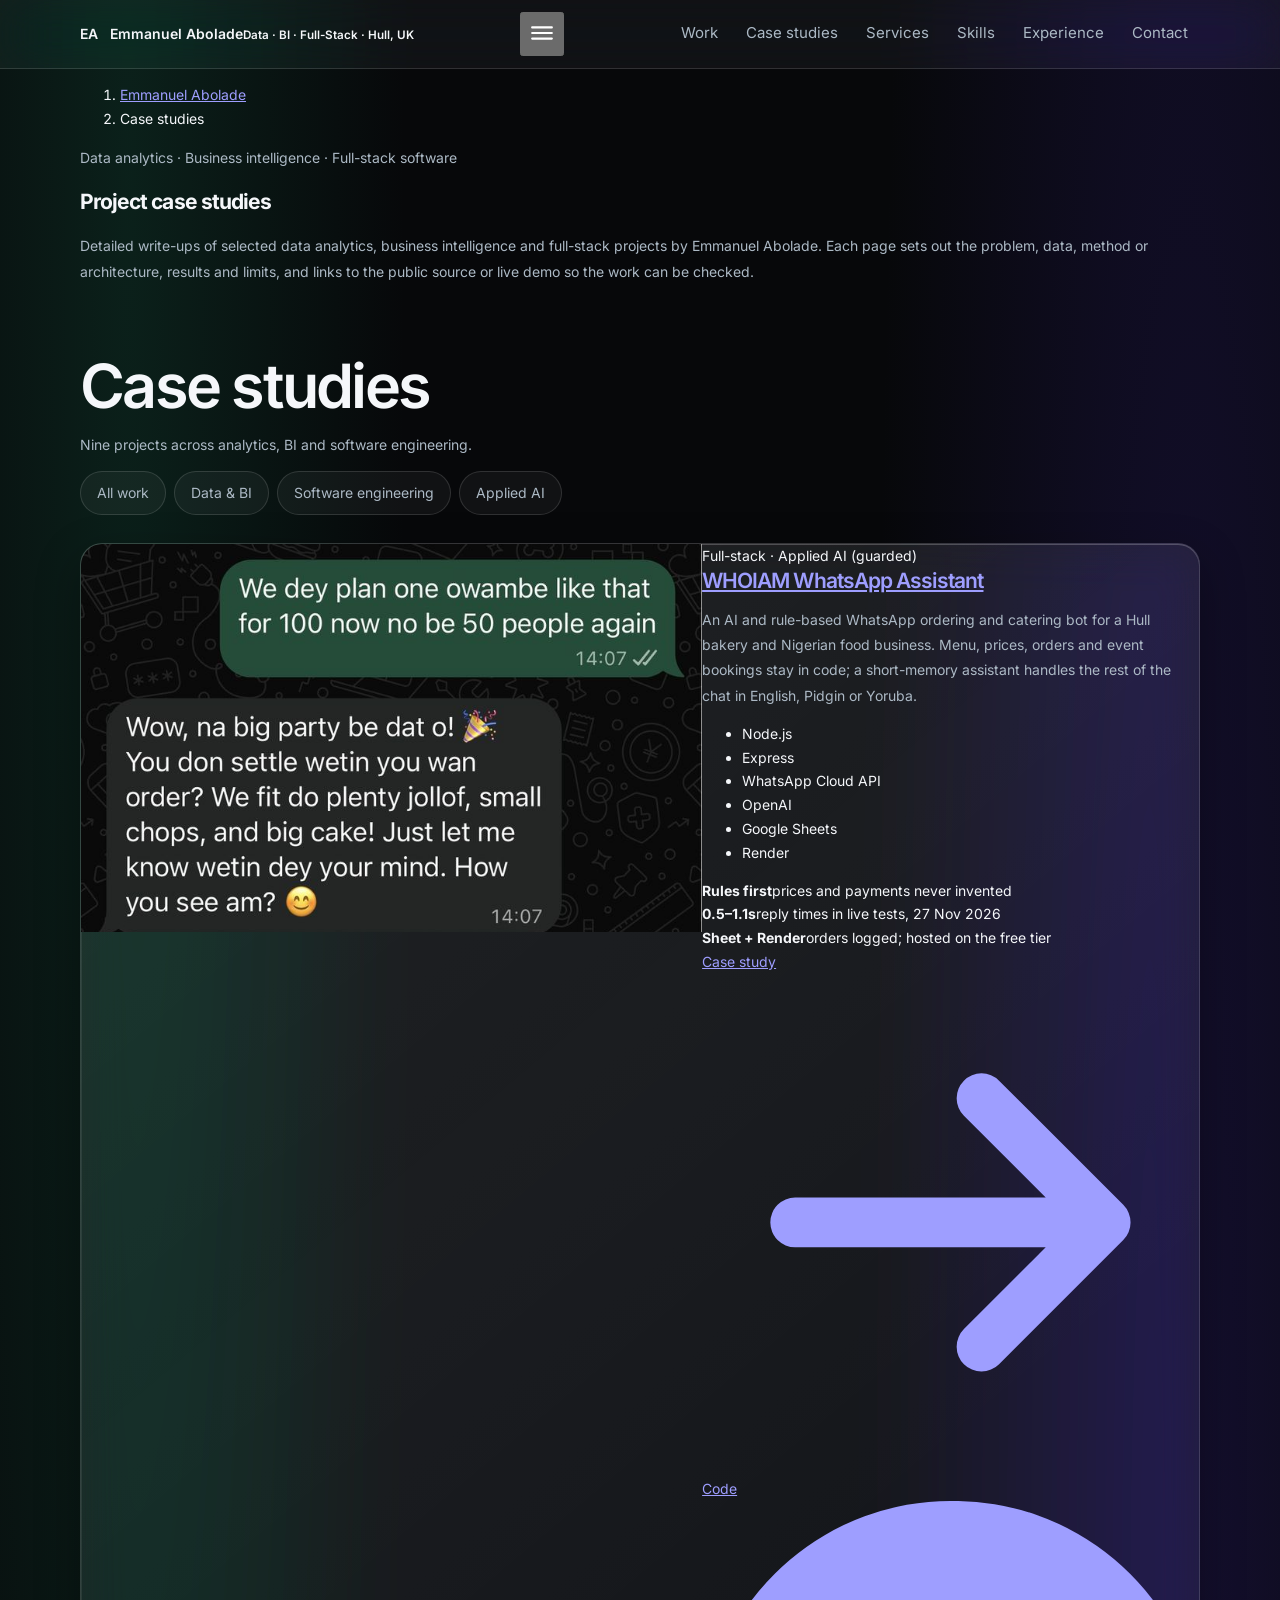
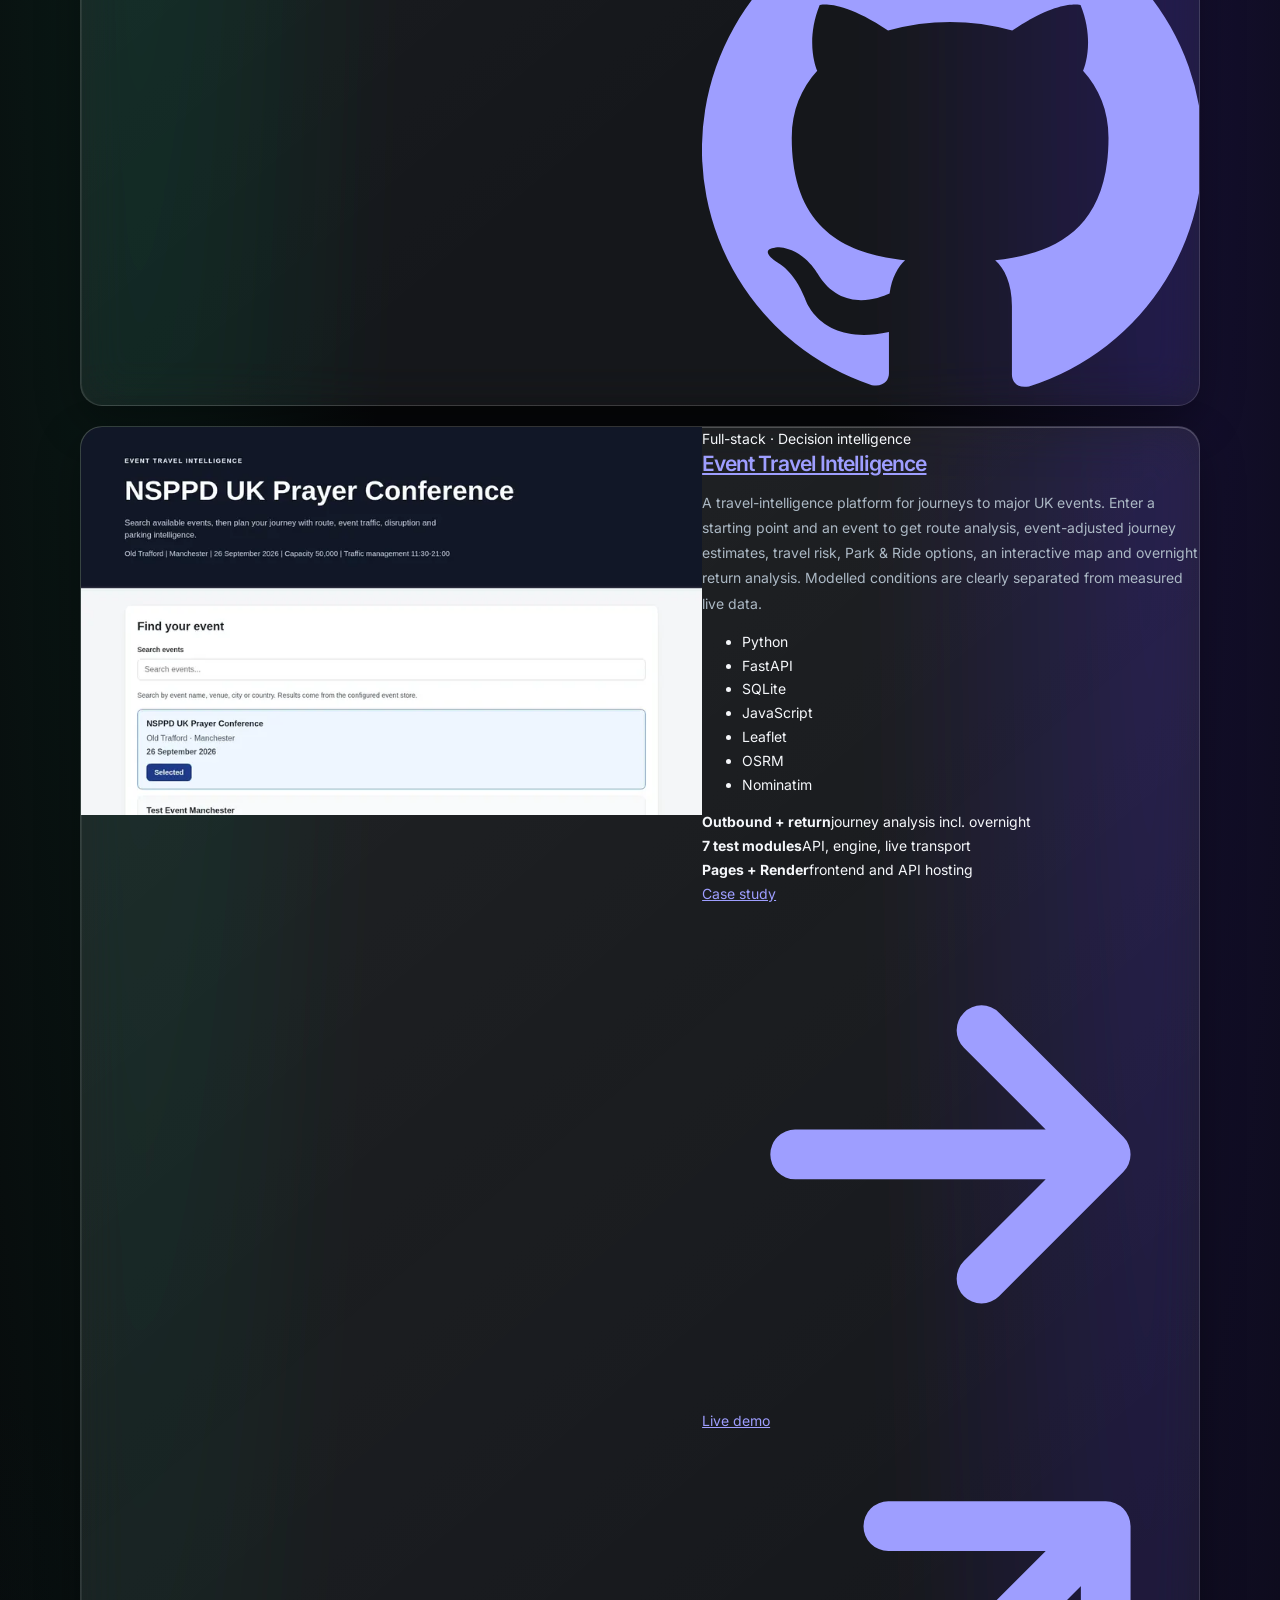
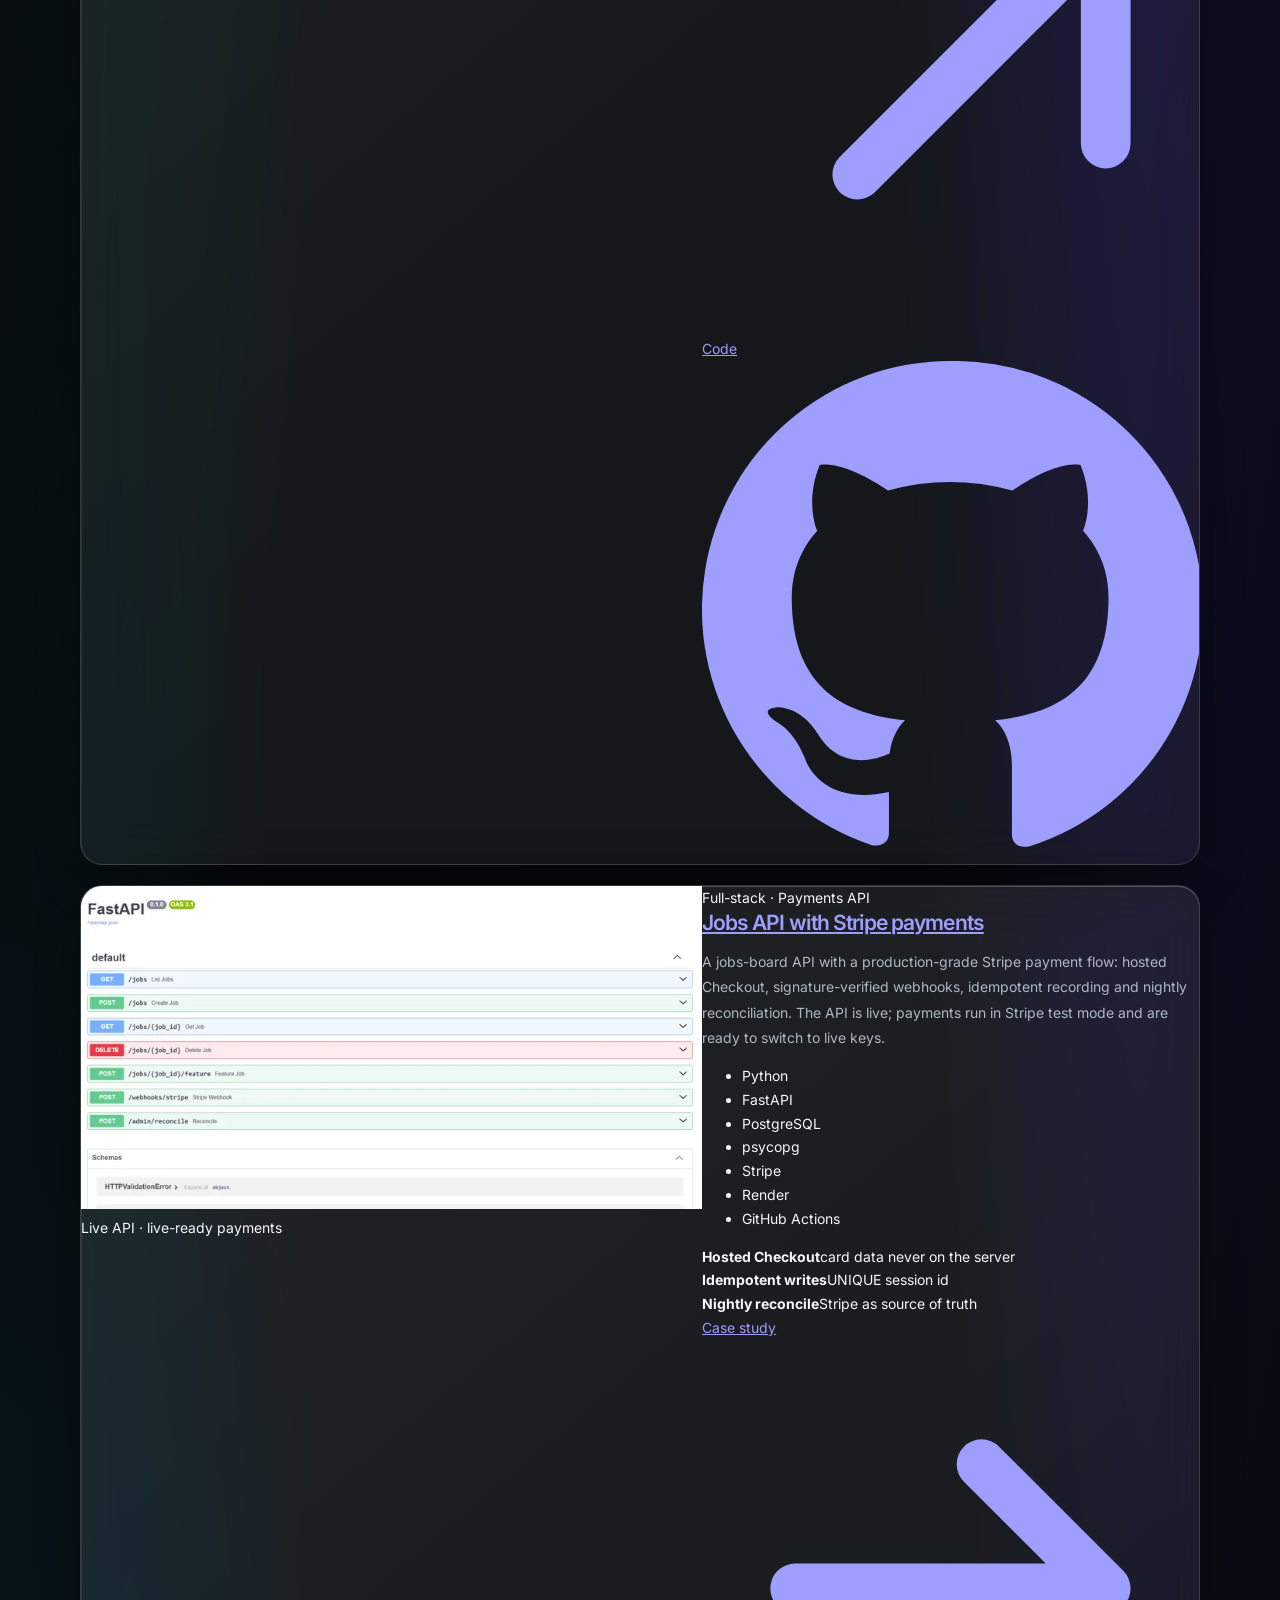
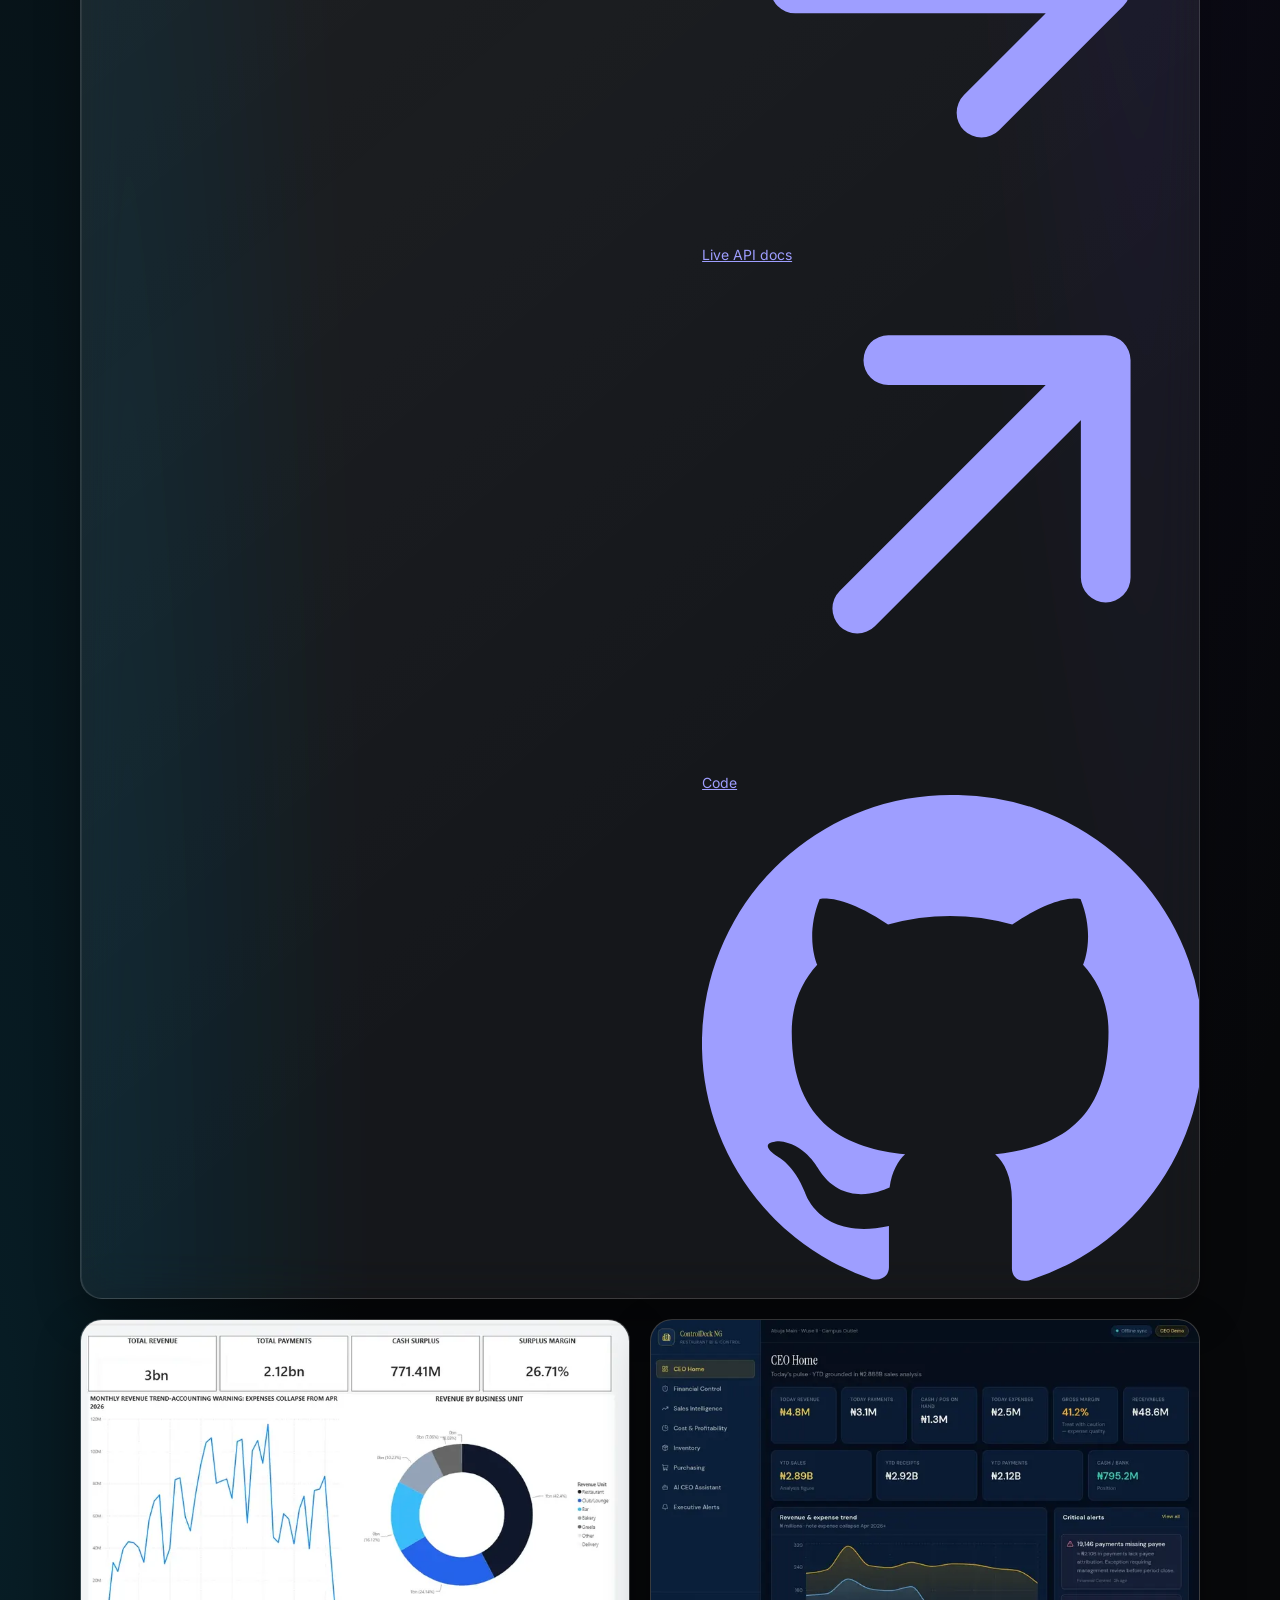
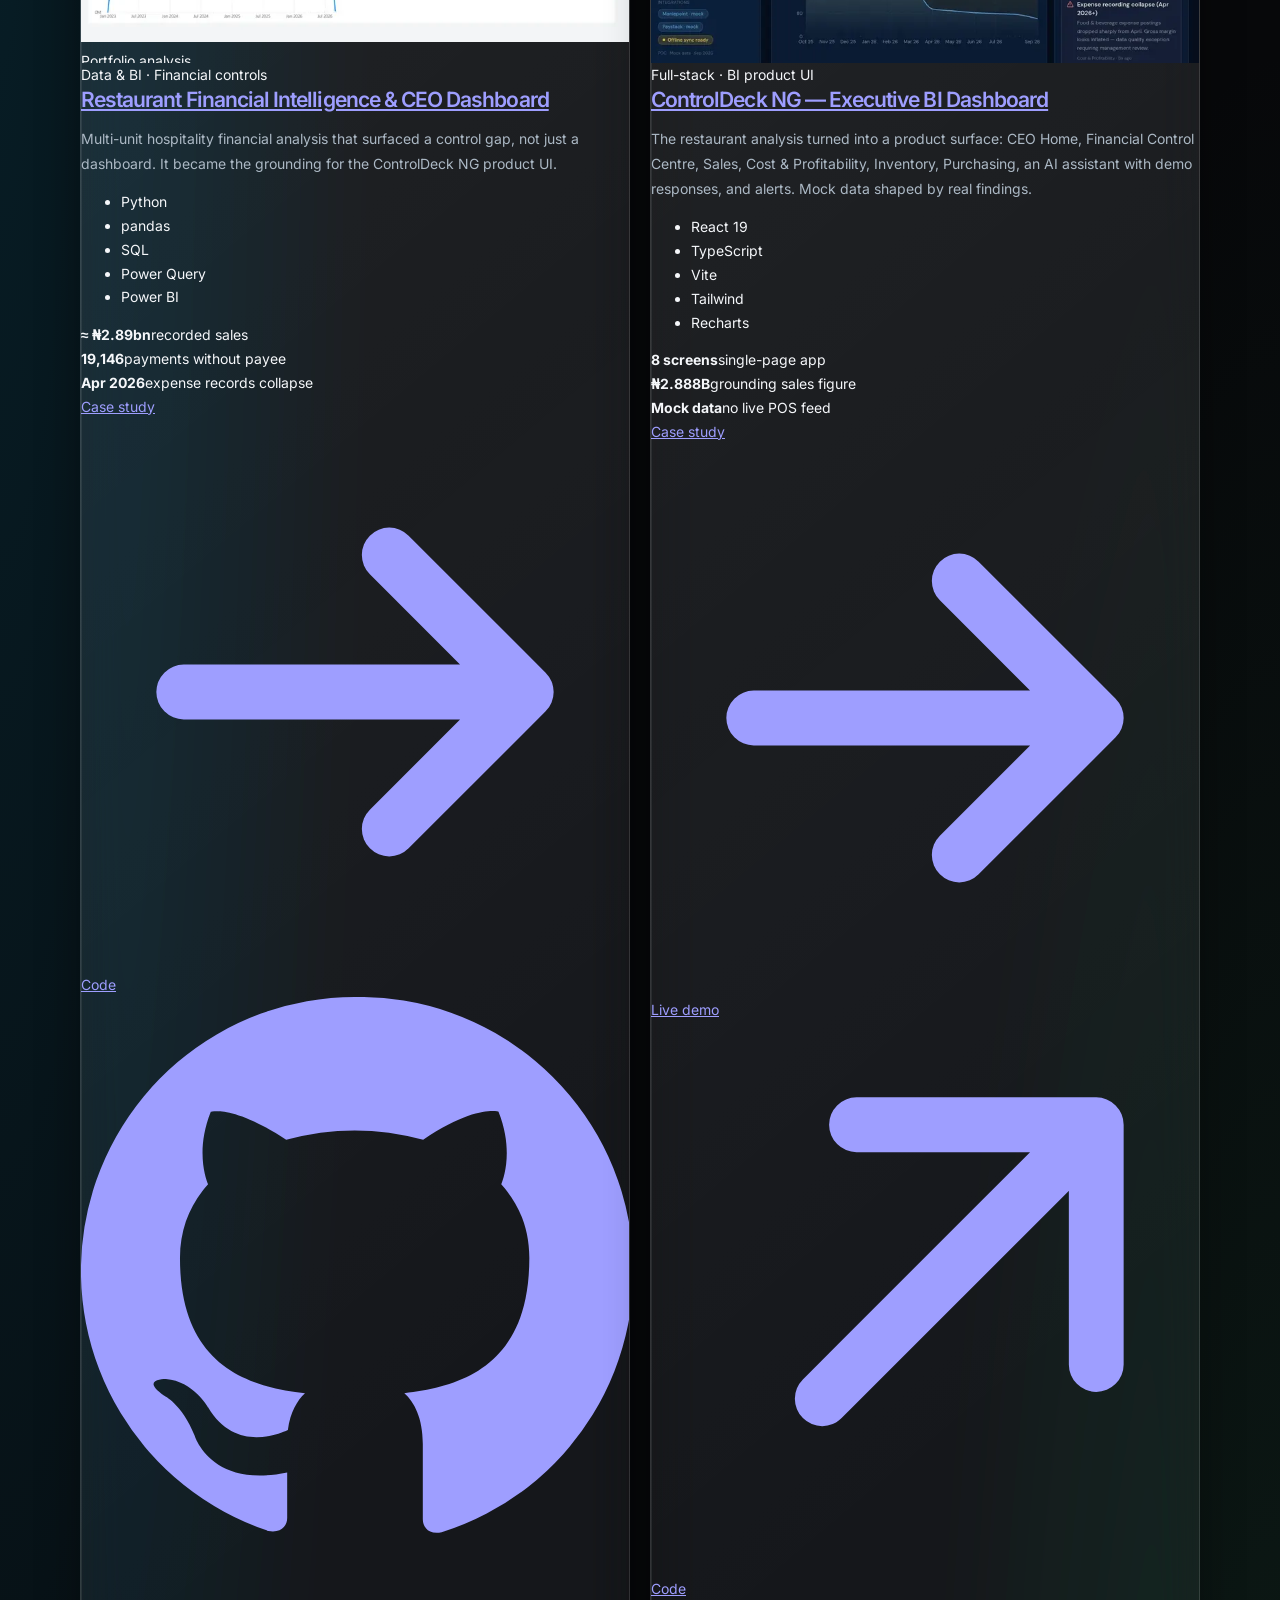
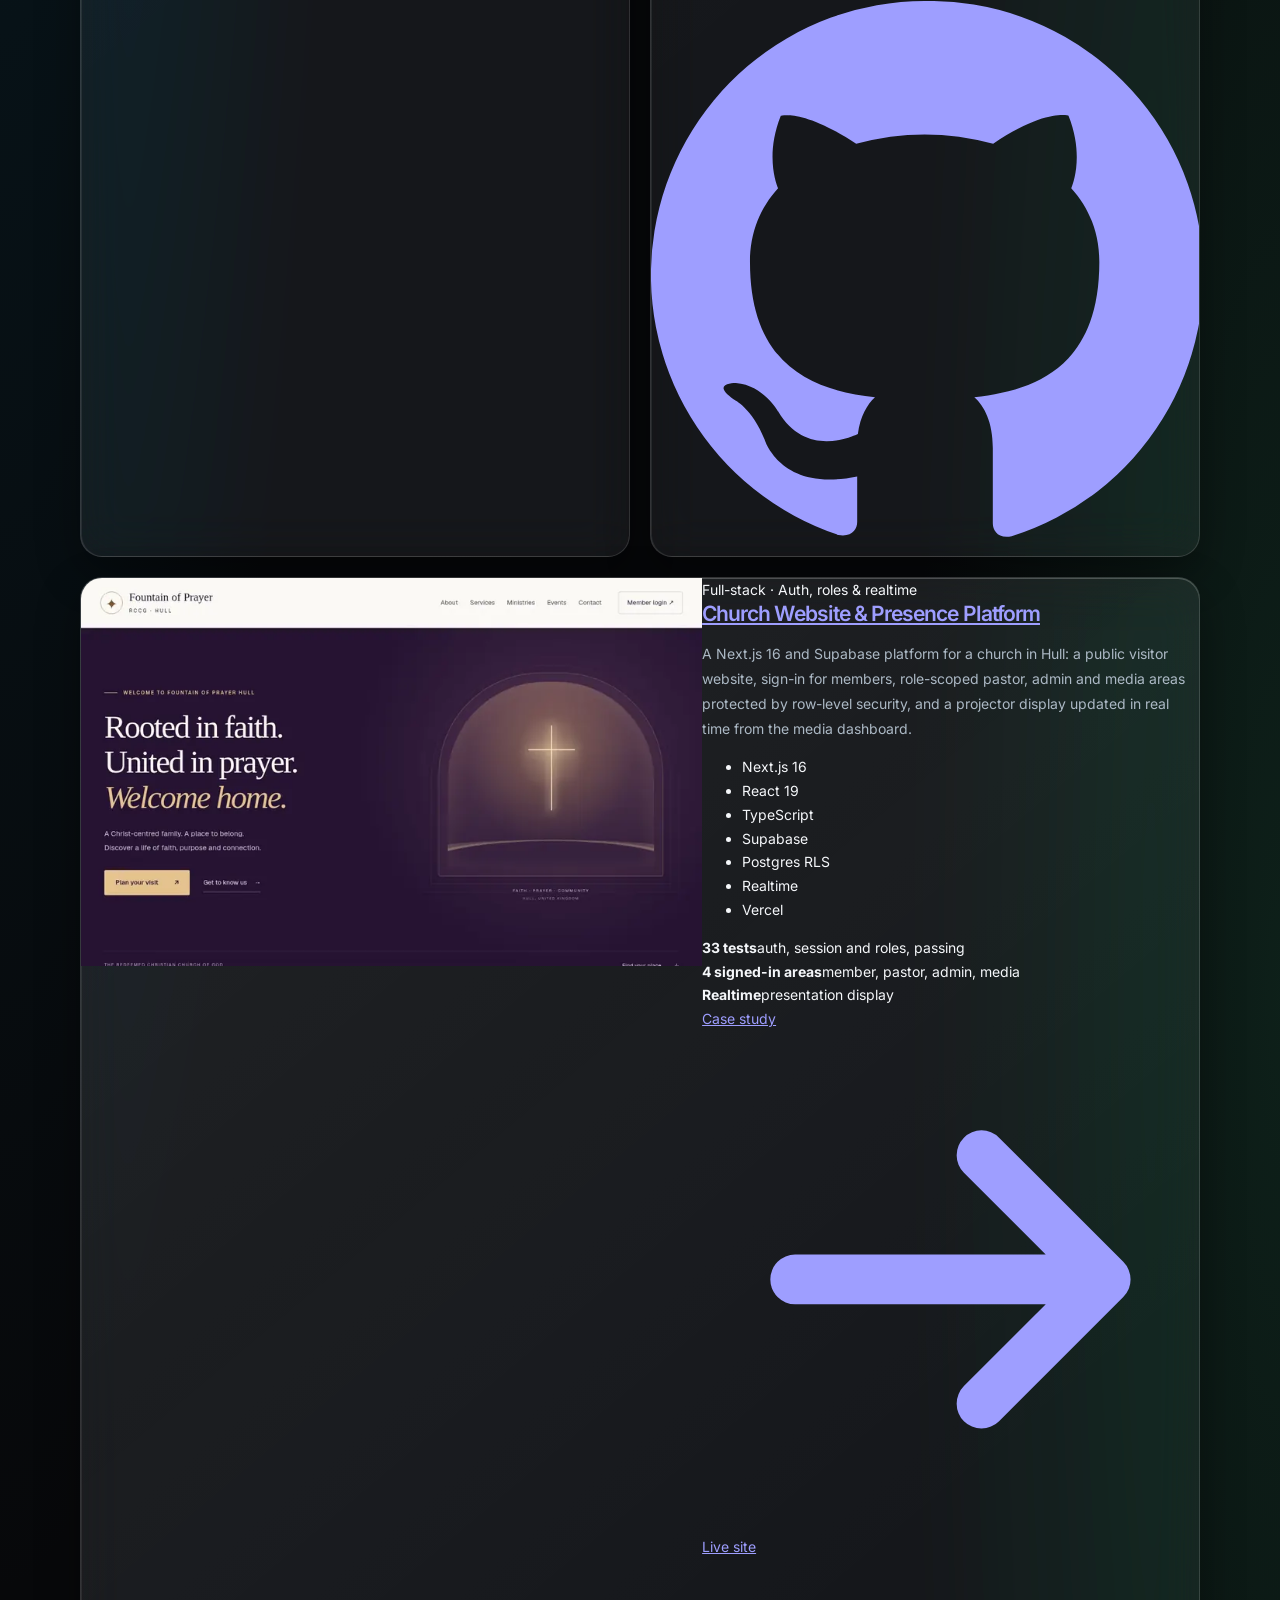
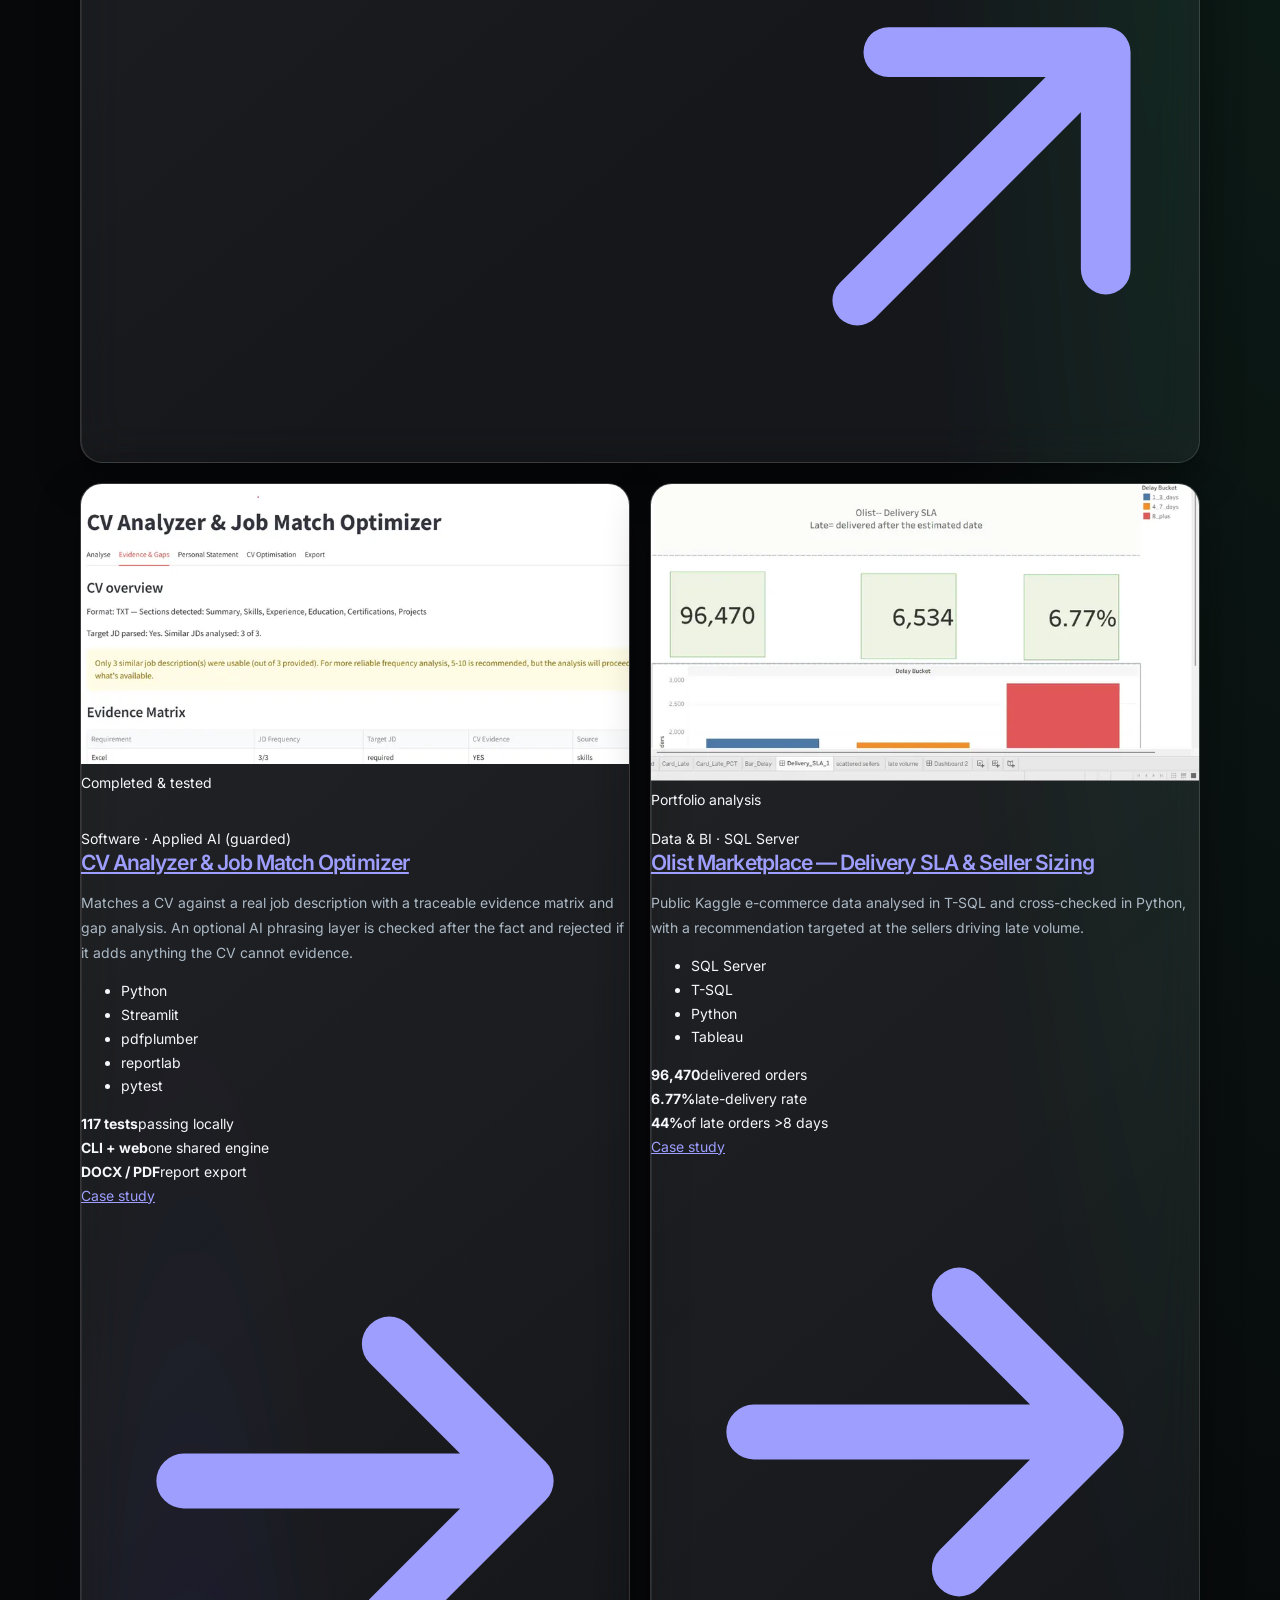
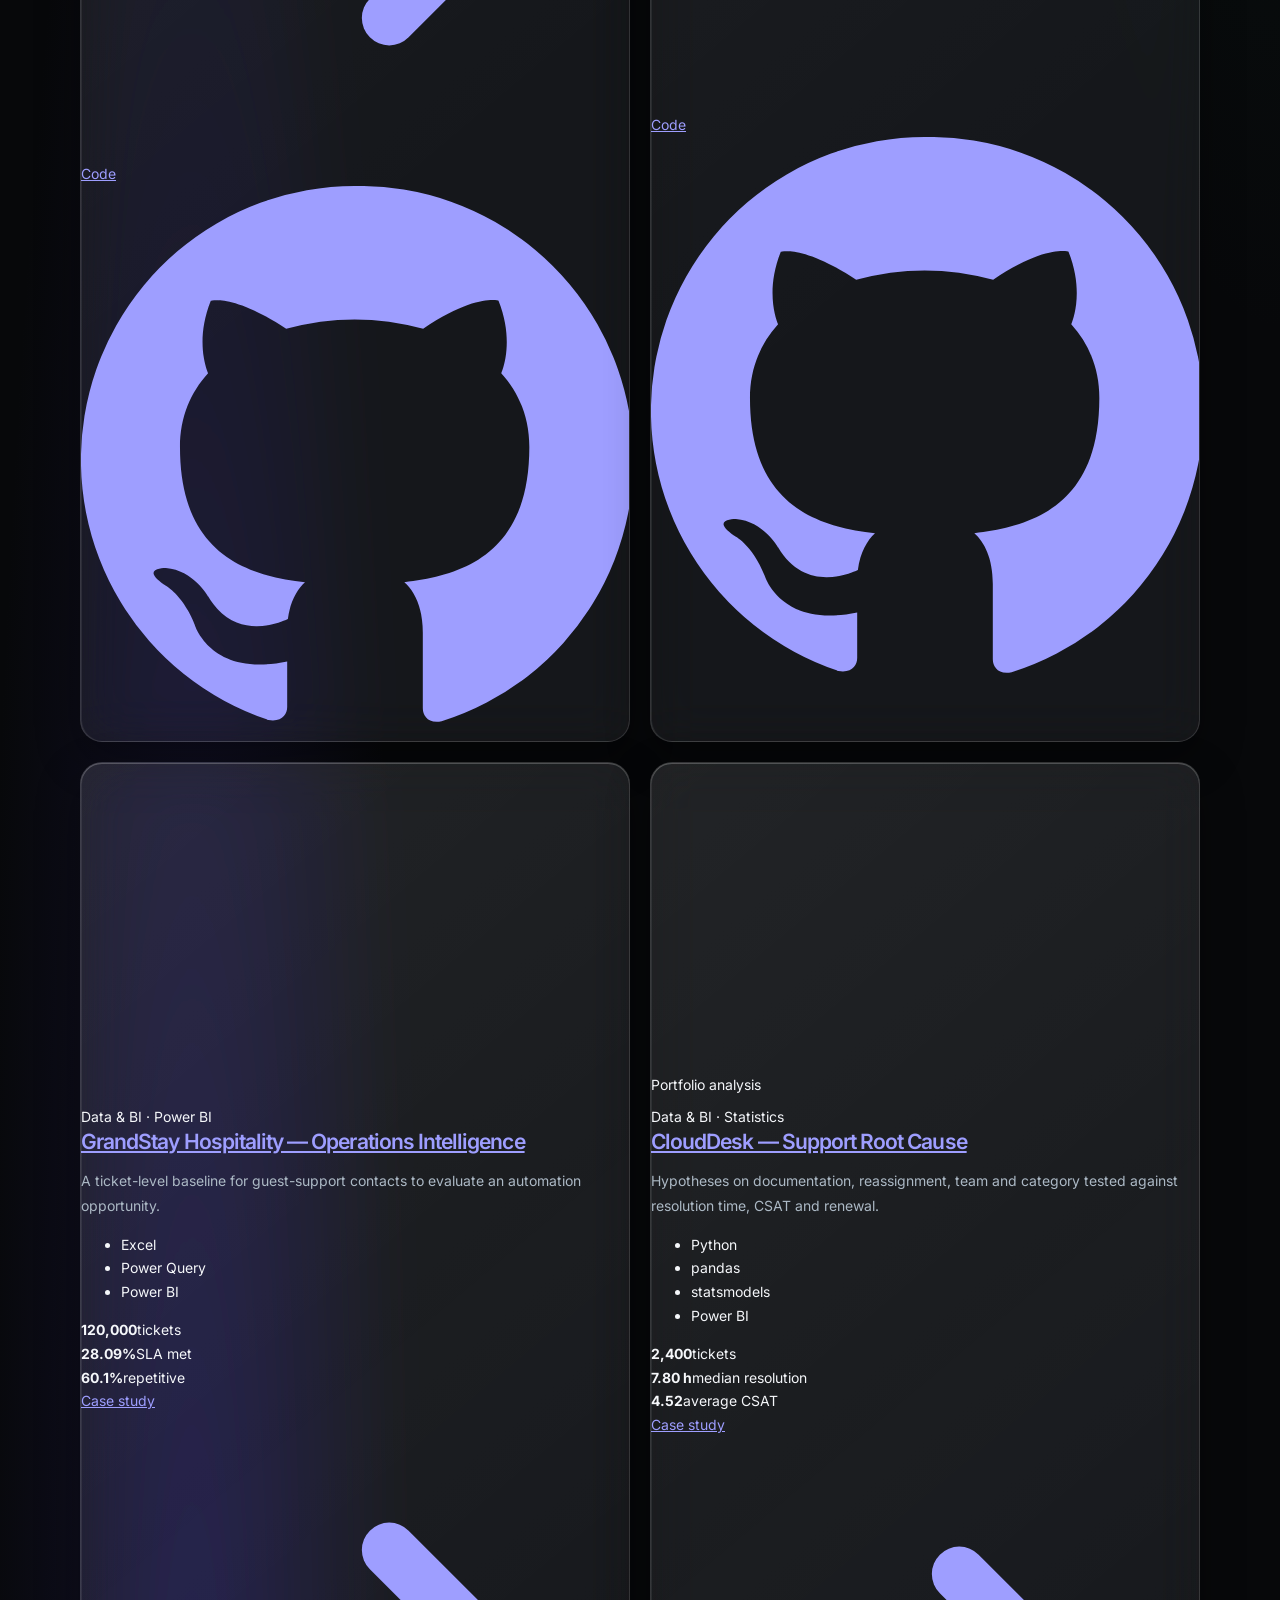
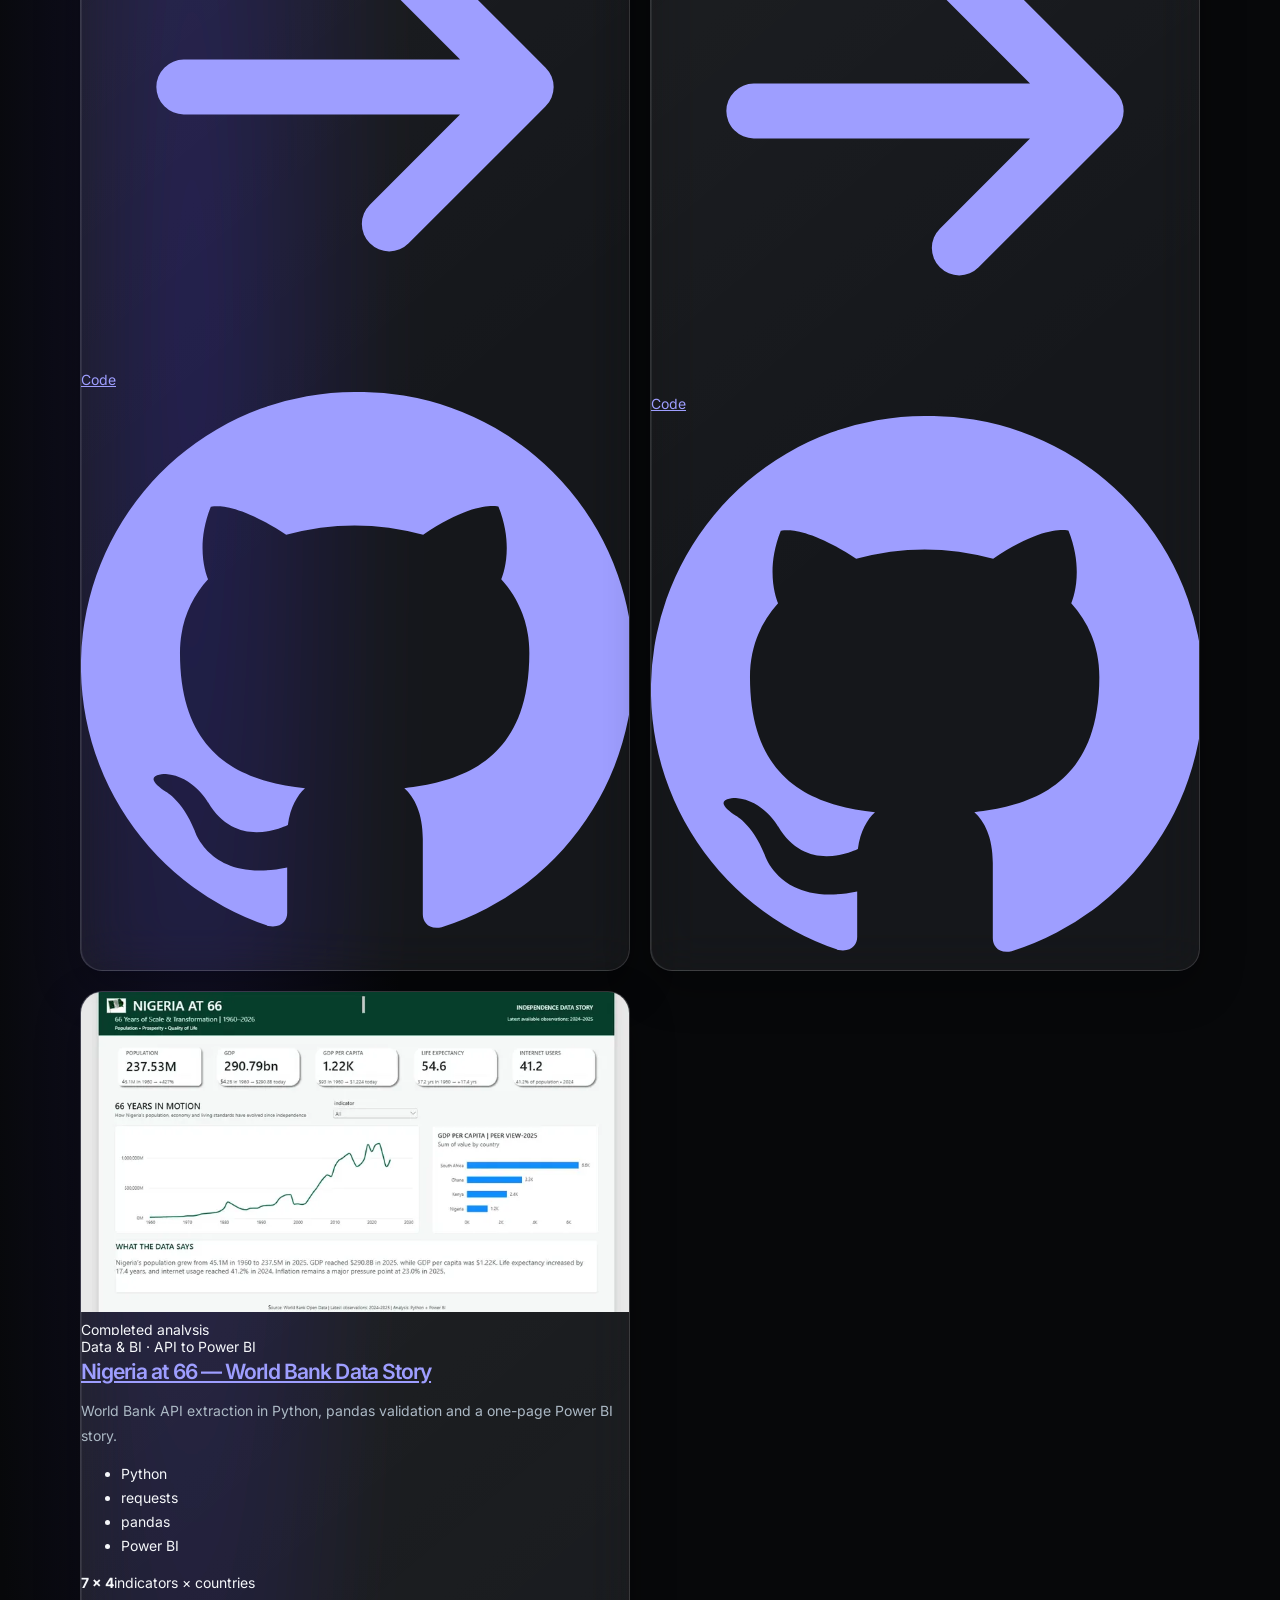
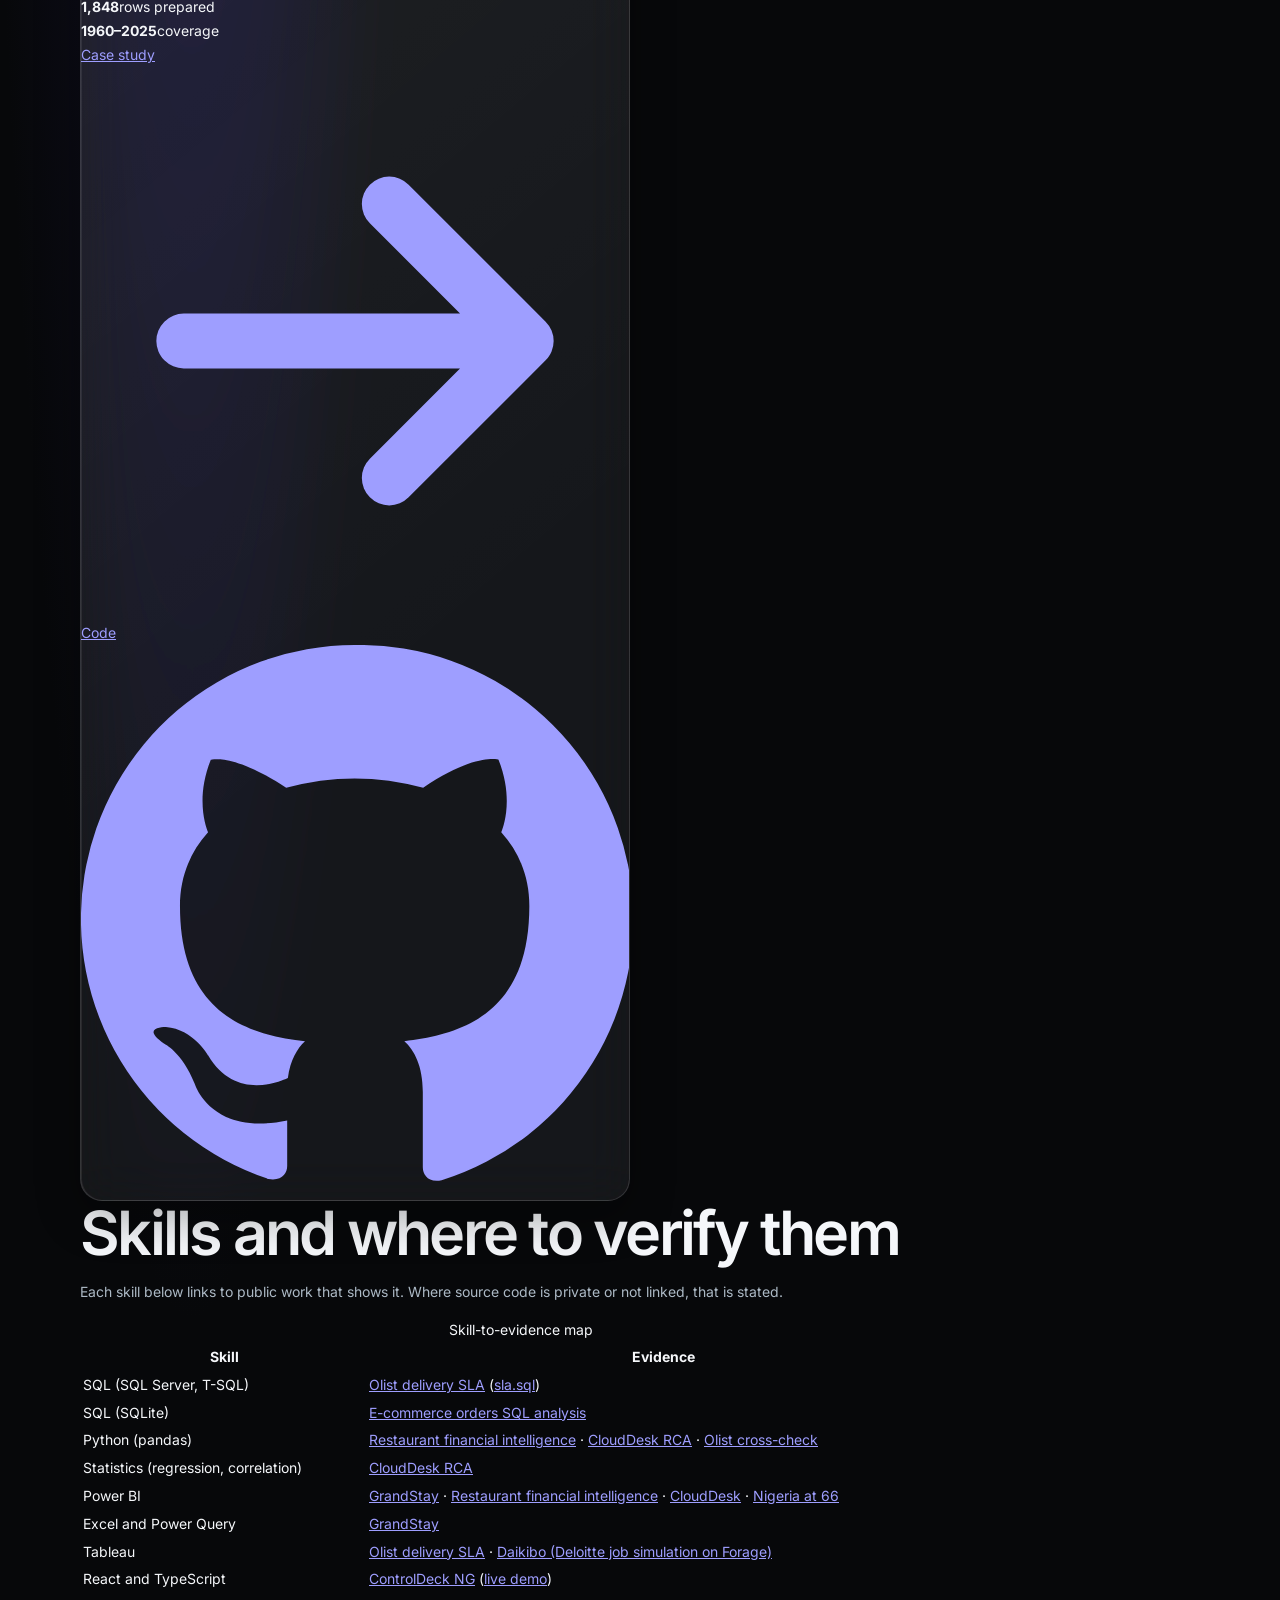
==== commit 90841525: "fix: standardize footers, improve mobile responsiveness and update sitemap lastmod - All 14 pages no" ====
--- a/projects/index.html
+++ b/projects/index.html
@@ -356,6 +356,7 @@
 <ul>
 <li><a href="/">Home</a></li>
 <li><a href="/projects/">All case studies</a></li>
+<li><a href="/services/">Services</a></li>
 <li><a href="/projects/#skills-evidence">Skills and evidence</a></li>
 <li><a href="/#experience">Experience</a></li>
 </ul>
--- a/assets/css/site.css
+++ b/assets/css/site.css
@@ -368,3 +368,69 @@
   backdrop-filter: blur(24px) saturate(180%);
   border-bottom: 1px solid var(--rim);
 }
+
+/* Essential original layout rules restored for content preservation */
+.wrap { width: 100%; max-width: 1200px; margin: 0 auto; padding: 0 clamp(20px, 4vw, 40px); }
+.sr-only { position: absolute !important; width: 1px; height: 1px; padding: 0; margin: -1px; overflow: hidden; clip: rect(0,0,0,0); white-space: nowrap; border: 0; }
+.skip { position: absolute; left: 12px; top: -60px; z-index: 100; background: var(--text-primary); color: var(--canvas); padding: 10px 14px; border-radius: 10px; font-weight: 600; text-decoration: none; }
+.skip:focus { top: 12px; }
+.site-header .bar { display: flex; align-items: center; justify-content: space-between; height: 68px; gap: 20px; }
+.brand { display: flex; align-items: center; gap: 12px; color: var(--text-primary); text-decoration: none; font-weight: 600; }
+.nav { display: flex; align-items: center; gap: 4px; }
+.nav a { color: var(--text-secondary); text-decoration: none; font-size: 15px; padding: 8px 12px; border-radius: 999px; }
+.filters { display: flex; flex-wrap: wrap; gap: 8px; margin-bottom: 28px; }
+.filters button { font: inherit; font-size: 14px; color: var(--text-secondary); background: var(--glass); border: 1px solid var(--rim); border-radius: 999px; padding: 9px 16px; cursor: pointer; min-height: 40px; }
+.work { display: grid; grid-template-columns: repeat(12, 1fr); gap: 20px; }
+.card { grid-column: span 6; display: flex; flex-direction: column; }
+.card.wide { grid-column: span 12; display: grid; grid-template-columns: 1.25fr 1fr; }
+.card .media { position: relative; aspect-ratio: 16/10; overflow: hidden; }
+.card .media img { width: 100%; height: 100%; object-fit: cover; }
+.toc a.active { color: var(--green); font-weight: 600; }
+@media (max-width: 880px) {
+  .menu-btn { display: inline-flex; }
+  .nav { position: fixed; inset: 68px 0 auto 0; flex-direction: column; background: rgba(7,8,10,.96); backdrop-filter: blur(16px); transform: translateY(-8px); opacity: 0; visibility: hidden; }
+  .nav.open { opacity: 1; transform: none; visibility: visible; }
+  .card, .card.wide { grid-column: span 12; display: flex; }
+}
+
+/* Maintenance: responsive and accessibility fixes */
+@media (max-width: 720px) {
+  .telemetry-deck, .proof {
+    grid-template-columns: 1fr 1fr;
+    gap: 10px;
+  }
+  .experience-controls {
+    position: fixed;
+    bottom: 8px;
+    right: 8px;
+    left: auto;
+    max-width: calc(100% - 16px);
+    font-size: 10px;
+    padding: 6px 10px;
+    z-index: 200;
+  }
+  .experience-controls input[type="range"] {
+    width: 60px;
+  }
+}
+@media (max-width: 430px) {
+  .telemetry-deck, .proof {
+    grid-template-columns: 1fr;
+  }
+  .experience-controls {
+    flex-direction: column;
+    align-items: stretch;
+    gap: 4px;
+  }
+}
+/* Prevent horizontal overflow */
+html, body { overflow-x: hidden; }
+.project-preview img, .card .media img { max-width: 100%; height: auto; }
+/* Ensure touch targets */
+.button, .btn, .nav a, .filters button, .menu-btn {
+  min-height: 44px;
+  min-width: 44px;
+}
+/* Footer readability */
+.site-footer { font-size: 14px; line-height: 1.6; padding: 40px 0 60px; }
+.site-footer a { text-decoration: underline; text-underline-offset: 3px; }
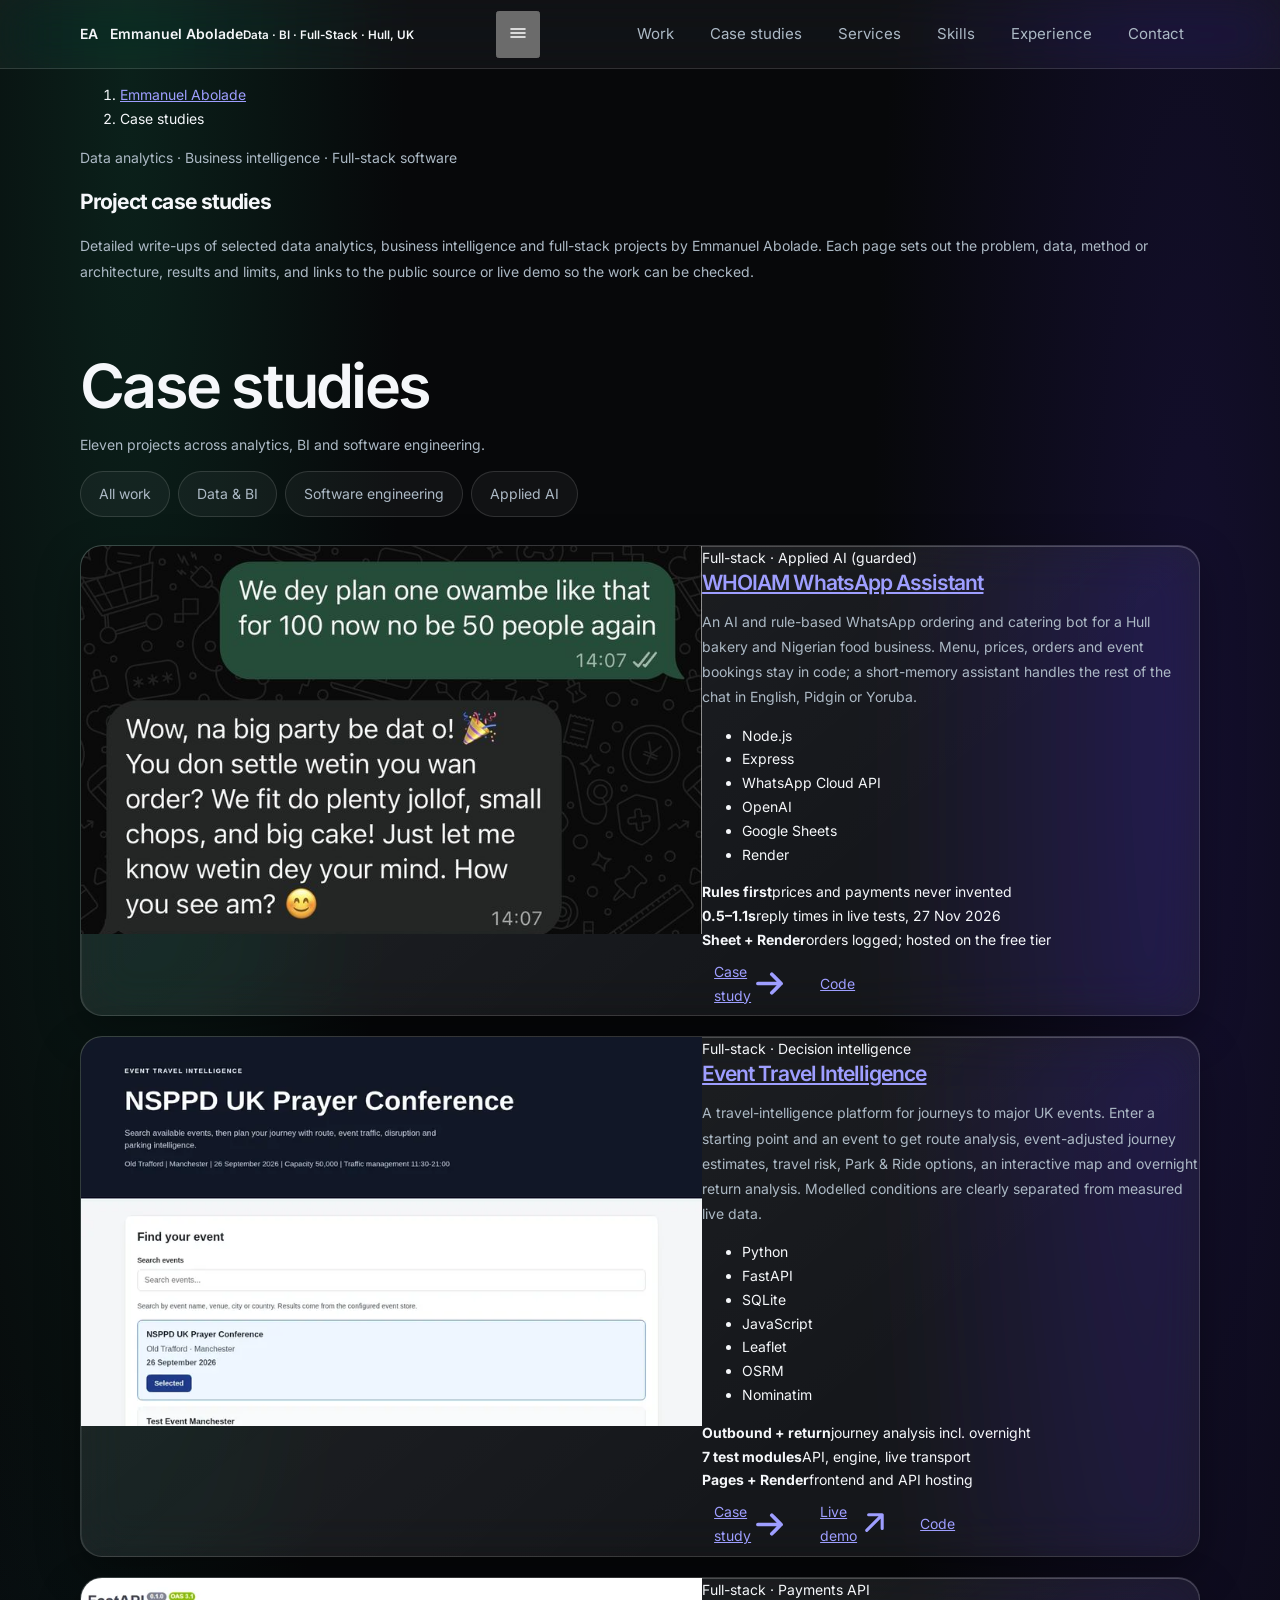
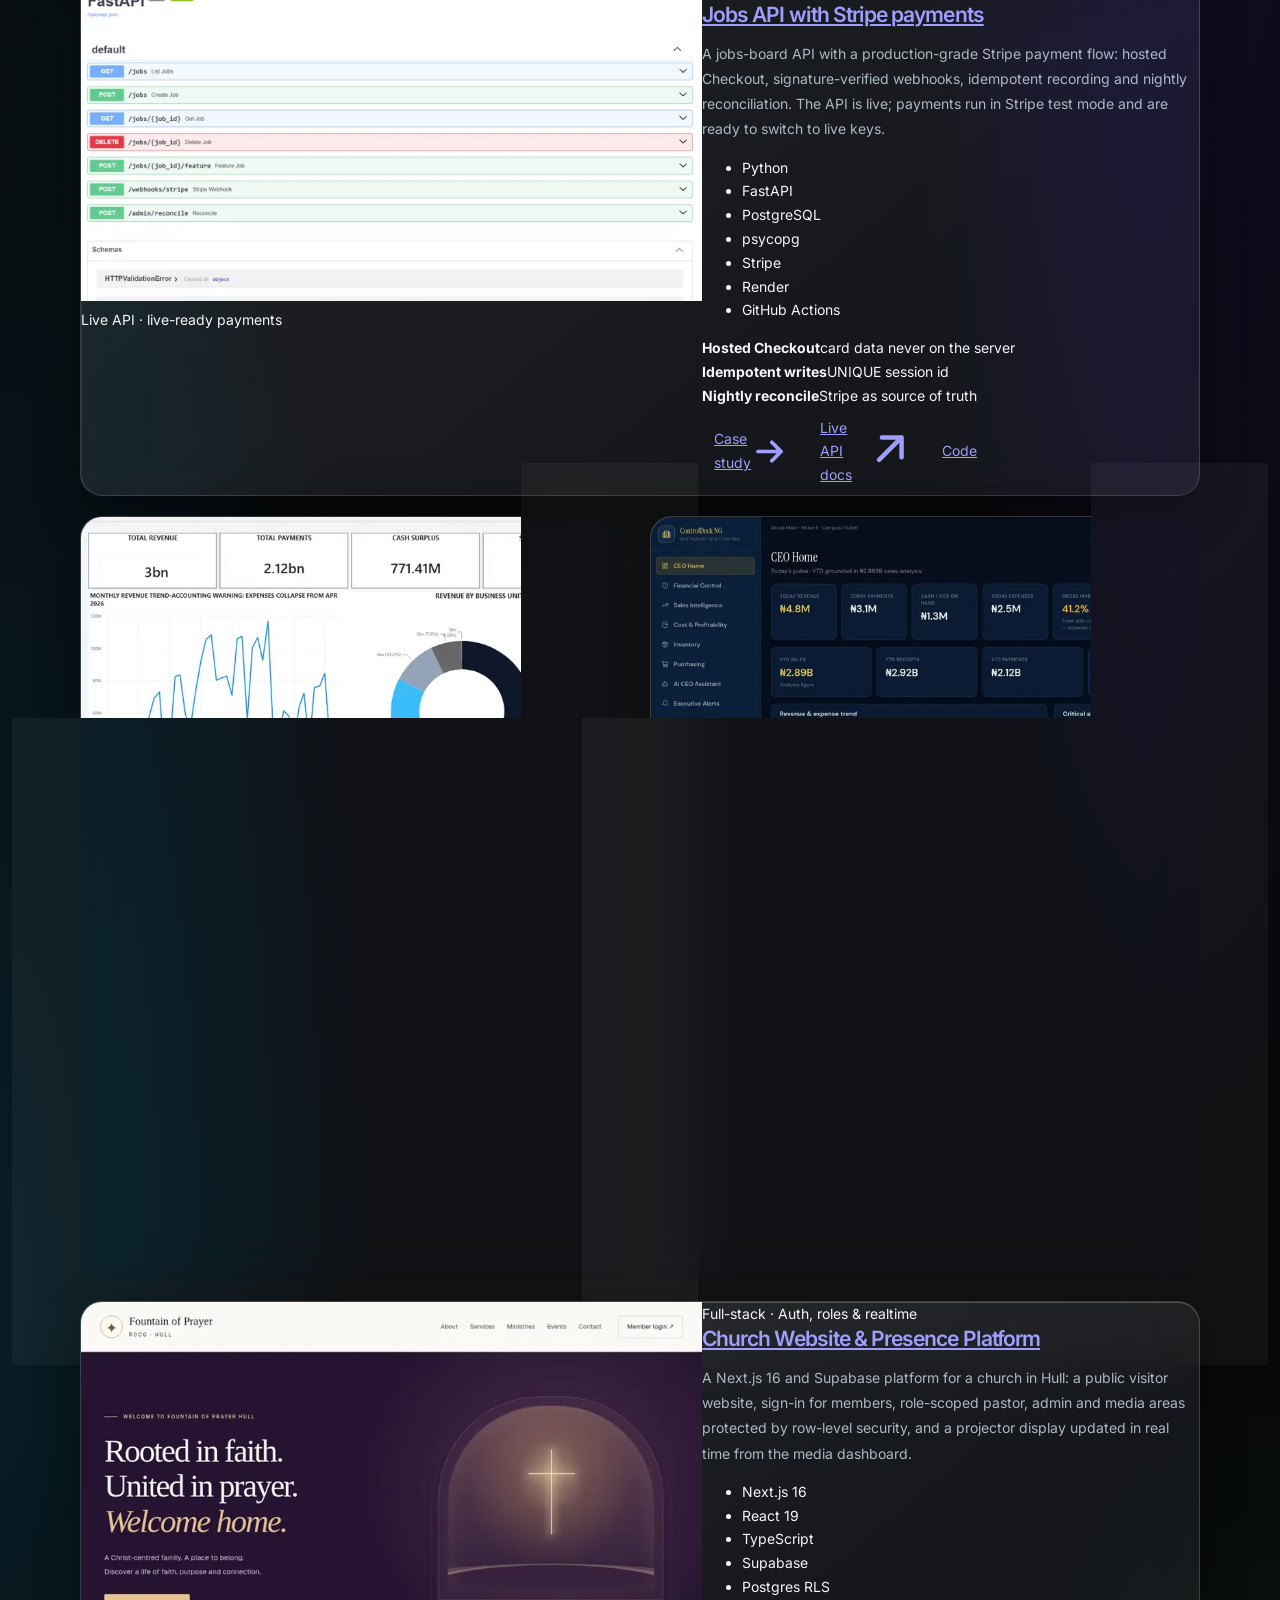
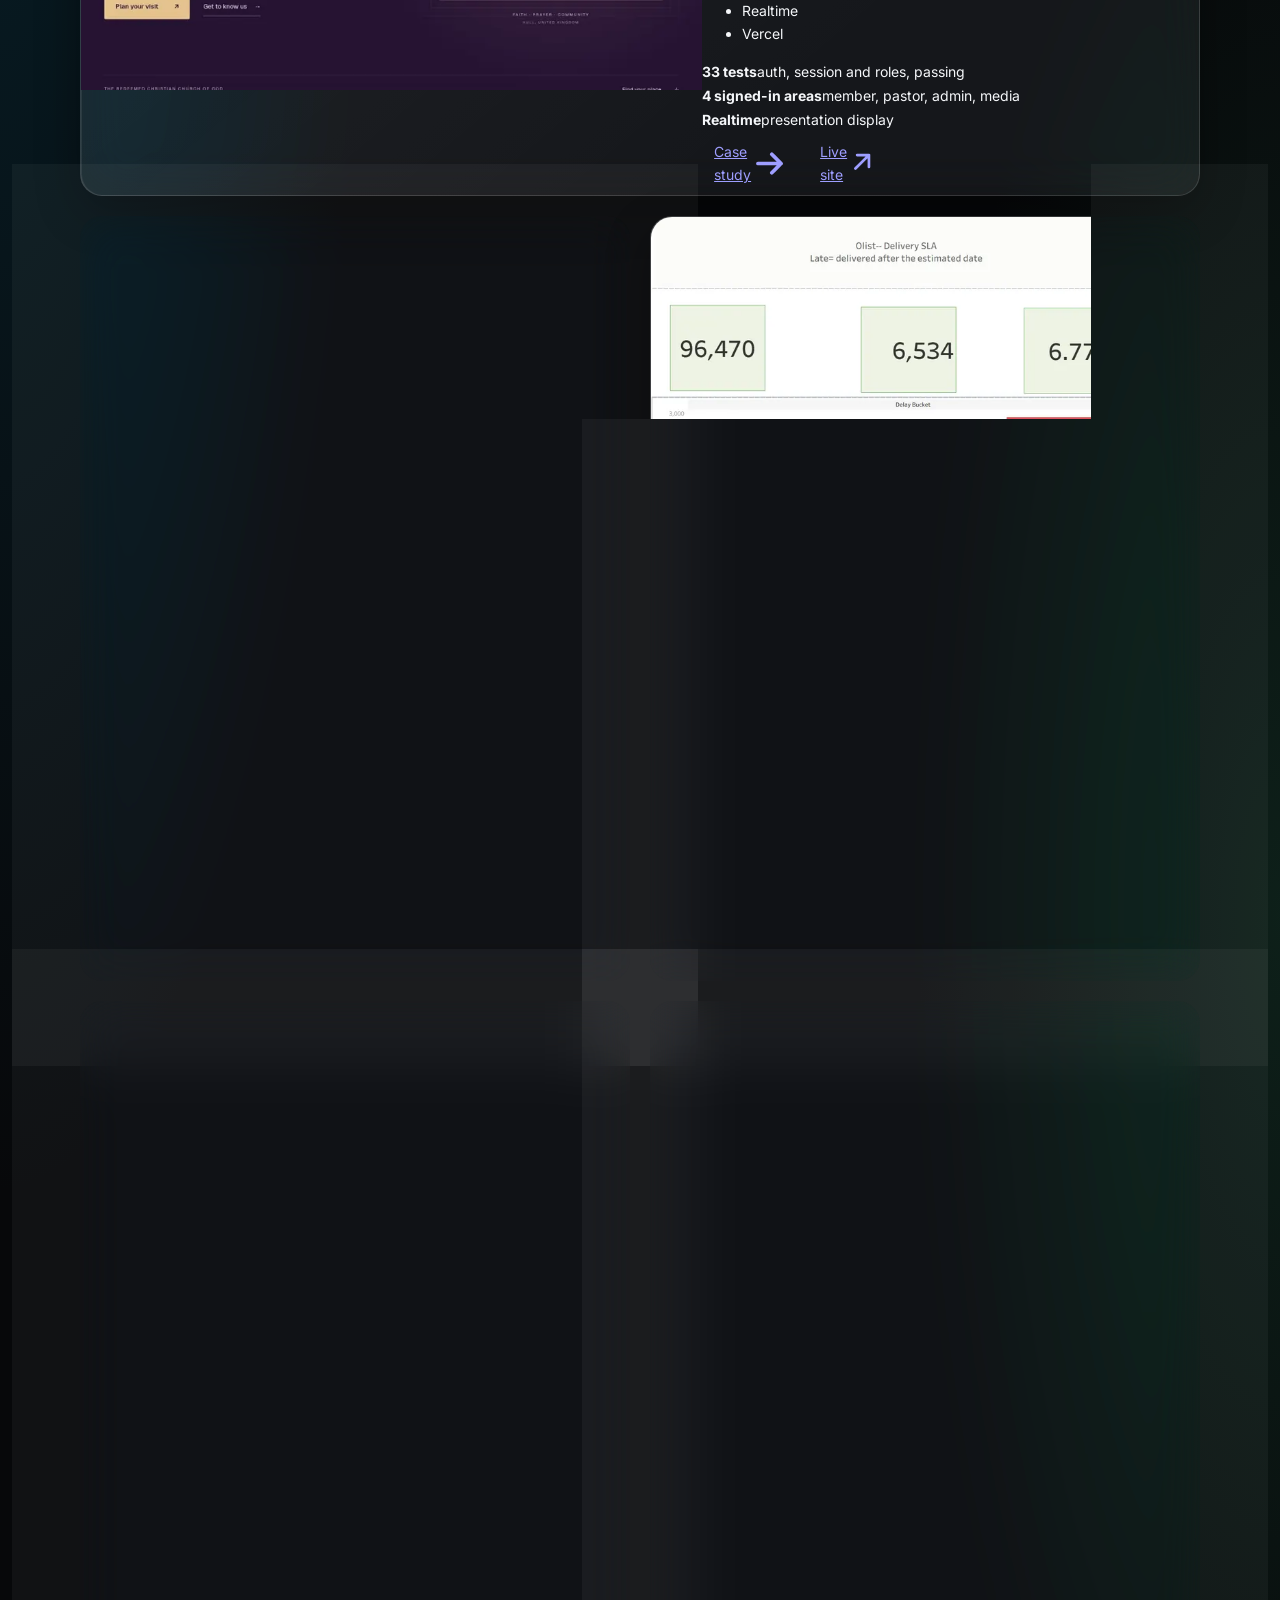
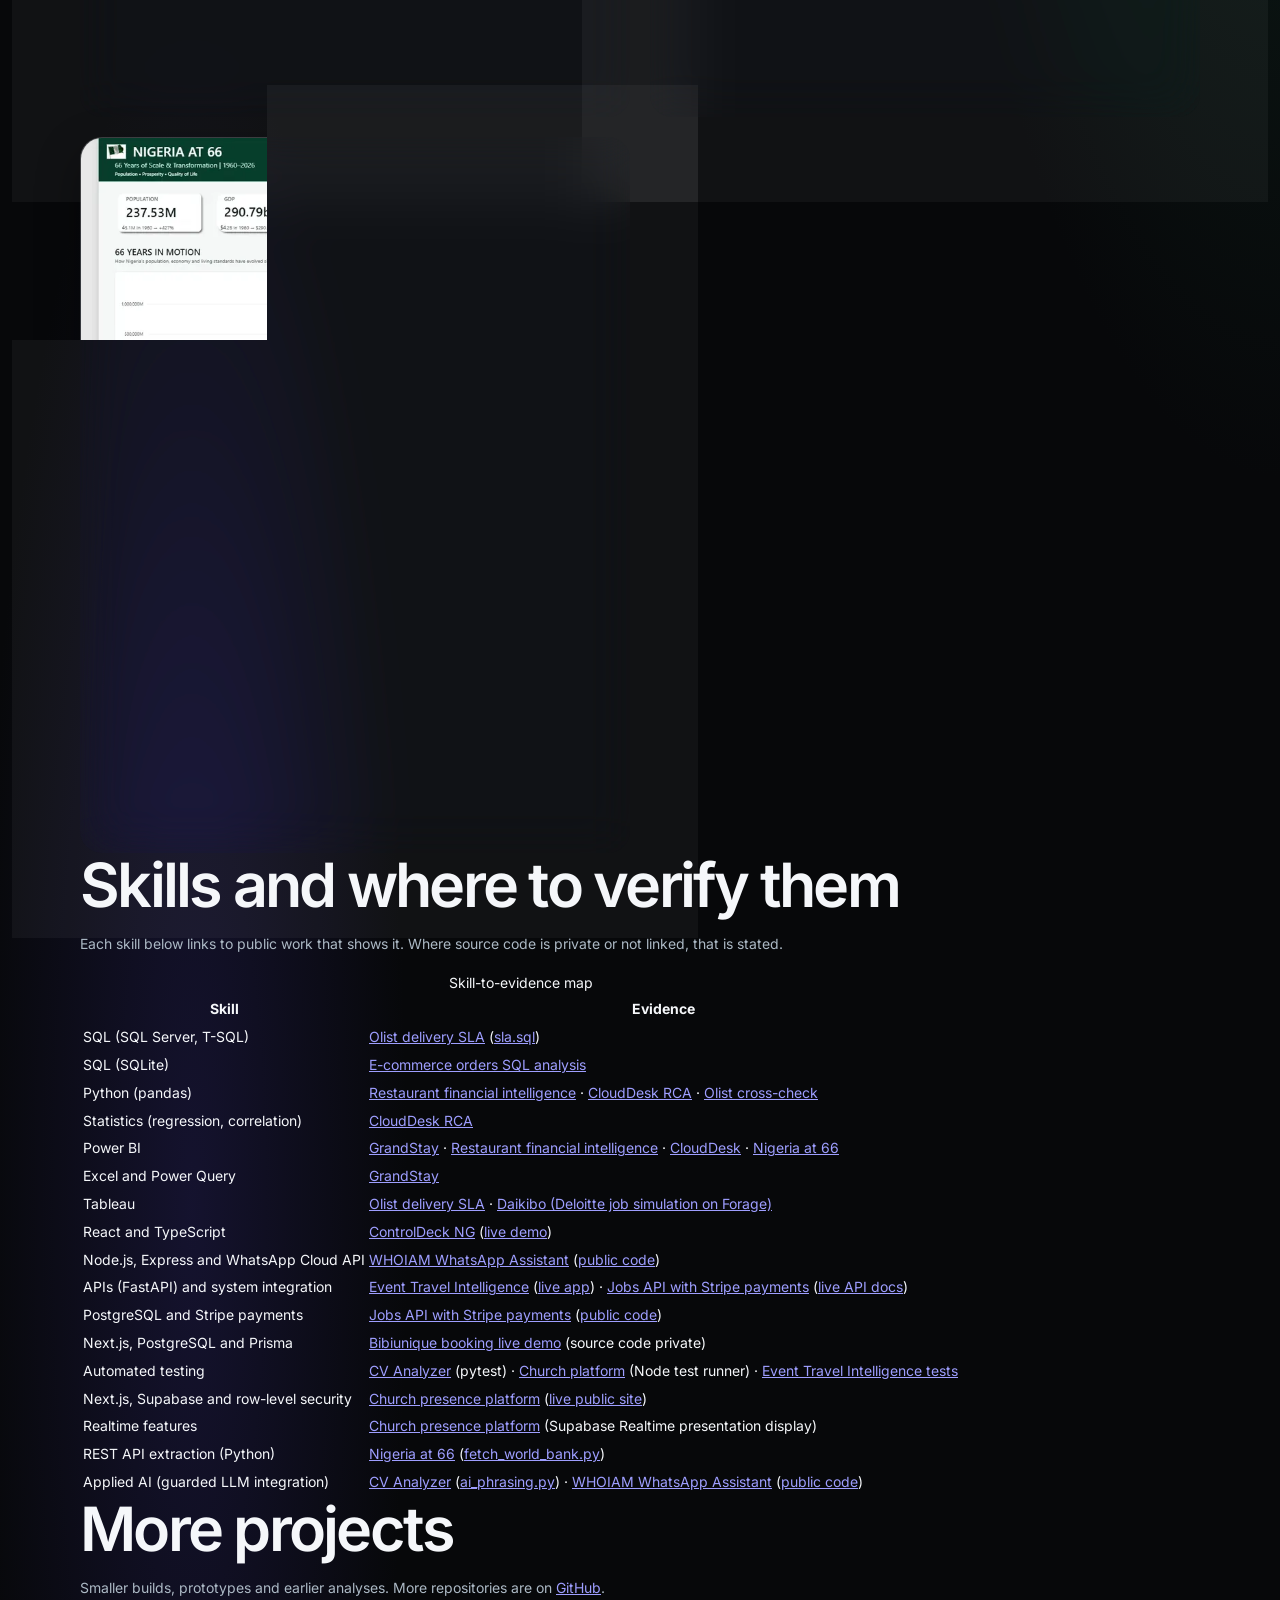
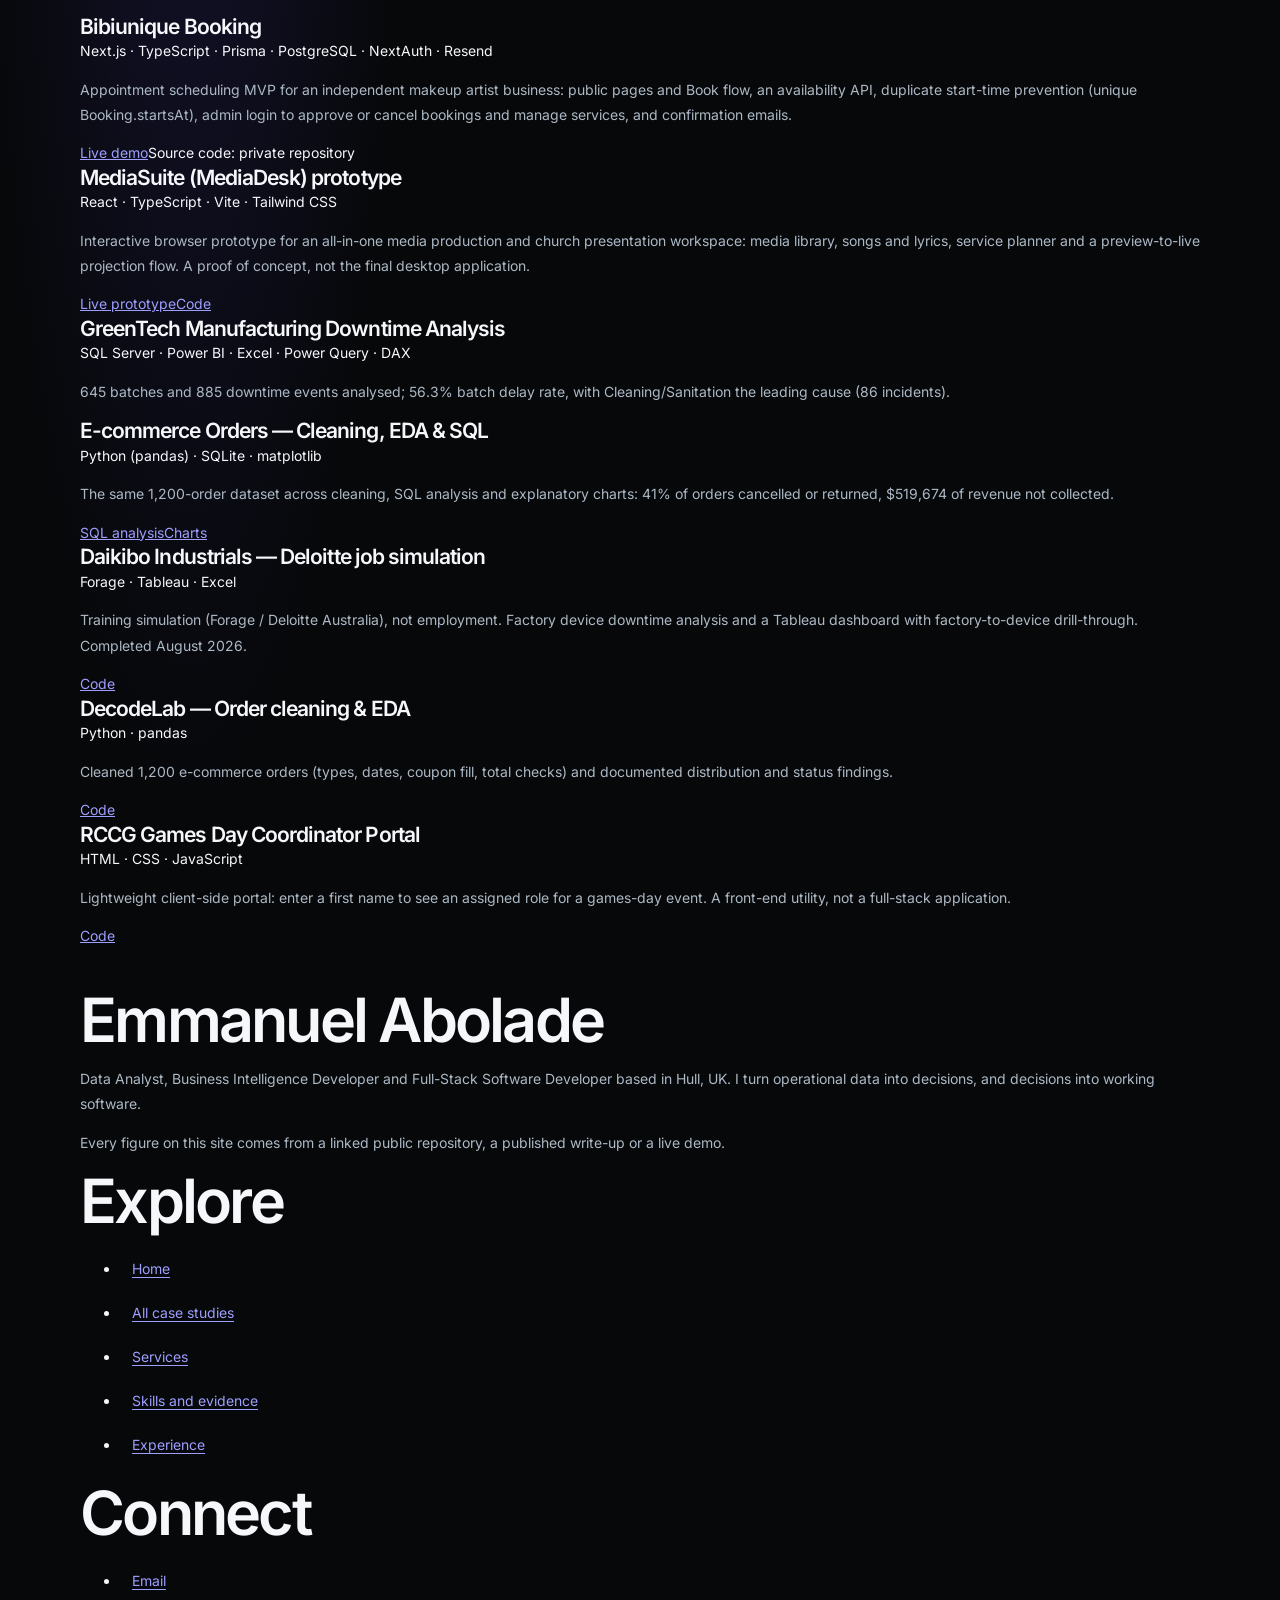
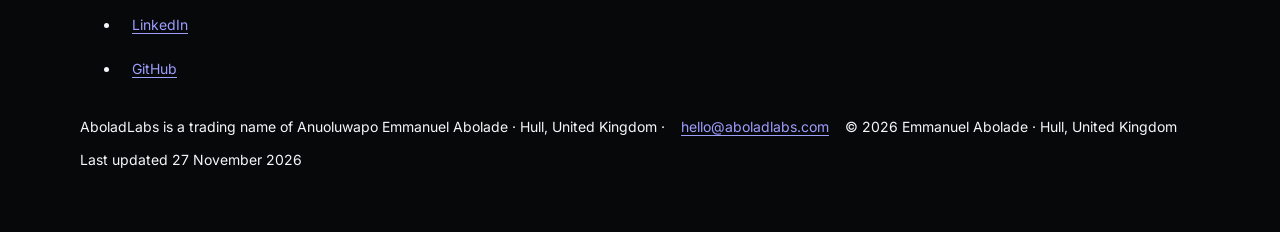
==== commit 79f1eab2: "fix: final accessibility polish — touch targets, aria-labels, content accuracy - Increased touch tar" ====
--- a/projects/index.html
+++ b/projects/index.html
@@ -185,7 +185,7 @@
 <div class="wrap">
 <section class="hub-section" aria-labelledby="cs-title" style="padding-top:56px">
 <h2 id="cs-title">Case studies</h2>
-<p>Nine projects across analytics, BI and software engineering.</p>
+<p>Eleven projects across analytics, BI and software engineering.</p>
 <div class="filters" role="group" aria-label="Filter projects" data-filter-group="hub-grid" data-filter-status="hub-grid-status" hidden>
 <button type="button" data-filter="all" aria-pressed="true">All work</button>
 <button type="button" data-filter="data" aria-pressed="false">Data &amp; BI</button>
@@ -201,7 +201,7 @@
 <p>An AI and rule-based WhatsApp ordering and catering bot for a Hull bakery and Nigerian food business. Menu, prices, orders and event bookings stay in code; a short-memory assistant handles the rest of the chat in English, Pidgin or Yoruba.</p>
 <ul class="stack" aria-label="Technologies"><li class="chip">Node.js</li><li class="chip">Express</li><li class="chip">WhatsApp Cloud API</li><li class="chip">OpenAI</li><li class="chip">Google Sheets</li><li class="chip">Render</li></ul>
 <div class="metrics"><div><b>Rules first</b><span>prices and payments never invented</span></div><div><b>0.5–1.1s</b><span>reply times in live tests, 27 Nov 2026</span></div><div><b>Sheet + Render</b><span>orders logged; hosted on the free tier</span></div></div>
-<div class="links"><a class="primary" href="/projects/whoiam-whatsapp-bot/">Case study <svg viewBox="0 0 16 16" fill="none" aria-hidden="true"><path d="M3 8h10M9 4l4 4-4 4" stroke="currentColor" stroke-width="1.6" stroke-linecap="round" stroke-linejoin="round"/></svg></a><a href="https://github.com/aboladvisuals/wa-bot" rel="noopener" aria-label="Code: WHOIAM WhatsApp Assistant">Code <svg viewBox="0 0 16 16" aria-hidden="true"><path fill="currentColor" d="M8 0a8 8 0 0 0-2.53 15.59c.4.07.55-.17.55-.38v-1.33c-2.23.48-2.7-1.07-2.7-1.07-.36-.92-.89-1.17-.89-1.17-.73-.5.05-.49.05-.49.8.06 1.23.83 1.23.83.72 1.22 1.87.87 2.33.66.07-.52.28-.87.5-1.07-1.78-.2-3.65-.89-3.65-3.95 0-.87.31-1.59.82-2.15-.08-.2-.36-1.02.08-2.12 0 0 .67-.21 2.2.82a7.6 7.6 0 0 1 4 0c1.53-1.04 2.2-.82 2.2-.82.44 1.1.16 1.92.08 2.12.51.56.82 1.28.82 2.15 0 3.07-1.87 3.75-3.65 3.95.29.25.54.73.54 1.48v2.2c0 .21.15.46.55.38A8 8 0 0 0 8 0Z"/></svg></a></div>
+<div class="links"><a class="primary" href="/projects/whoiam-whatsapp-bot/" aria-label="Case study: WHOIAM WhatsApp Assistant">Case study <svg viewBox="0 0 16 16" fill="none" aria-hidden="true"><path d="M3 8h10M9 4l4 4-4 4" stroke="currentColor" stroke-width="1.6" stroke-linecap="round" stroke-linejoin="round"/></svg></a><a href="https://github.com/aboladvisuals/wa-bot" rel="noopener" aria-label="Code: WHOIAM WhatsApp Assistant">Code <svg viewBox="0 0 16 16" aria-hidden="true"><path fill="currentColor" d="M8 0a8 8 0 0 0-2.53 15.59c.4.07.55-.17.55-.38v-1.33c-2.23.48-2.7-1.07-2.7-1.07-.36-.92-.89-1.17-.89-1.17-.73-.5.05-.49.05-.49.8.06 1.23.83 1.23.83.72 1.22 1.87.87 2.33.66.07-.52.28-.87.5-1.07-1.78-.2-3.65-.89-3.65-3.95 0-.87.31-1.59.82-2.15-.08-.2-.36-1.02.08-2.12 0 0 .67-.21 2.2.82a7.6 7.6 0 0 1 4 0c1.53-1.04 2.2-.82 2.2-.82.44 1.1.16 1.92.08 2.12.51.56.82 1.28.82 2.15 0 3.07-1.87 3.75-3.65 3.95.29.25.54.73.54 1.48v2.2c0 .21.15.46.55.38A8 8 0 0 0 8 0Z"/></svg></a></div>
 </div>
 </article>
 <article class="card wide" data-cat="software data" data-reveal>
@@ -212,7 +212,7 @@
 <p>A travel-intelligence platform for journeys to major UK events. Enter a starting point and an event to get route analysis, event-adjusted journey estimates, travel risk, Park &amp; Ride options, an interactive map and overnight return analysis. Modelled conditions are clearly separated from measured live data.</p>
 <ul class="stack" aria-label="Technologies"><li class="chip">Python</li><li class="chip">FastAPI</li><li class="chip">SQLite</li><li class="chip">JavaScript</li><li class="chip">Leaflet</li><li class="chip">OSRM</li><li class="chip">Nominatim</li></ul>
 <div class="metrics"><div><b>Outbound + return</b><span>journey analysis incl. overnight</span></div><div><b>7 test modules</b><span>API, engine, live transport</span></div><div><b>Pages + Render</b><span>frontend and API hosting</span></div></div>
-<div class="links"><a class="primary" href="/projects/event-travel-intelligence/">Case study <svg viewBox="0 0 16 16" fill="none" aria-hidden="true"><path d="M3 8h10M9 4l4 4-4 4" stroke="currentColor" stroke-width="1.6" stroke-linecap="round" stroke-linejoin="round"/></svg></a><a href="https://aboladvisuals.github.io/event-travel-intelligence/" rel="noopener" aria-label="Live demo: Event Travel Intelligence">Live demo <svg viewBox="0 0 16 16" fill="none" aria-hidden="true"><path d="M6 3h7v7M13 3 5 11" stroke="currentColor" stroke-width="1.6" stroke-linecap="round" stroke-linejoin="round"/></svg></a><a href="https://github.com/aboladvisuals/event-travel-intelligence" rel="noopener" aria-label="Code: Event Travel Intelligence">Code <svg viewBox="0 0 16 16" aria-hidden="true"><path fill="currentColor" d="M8 0a8 8 0 0 0-2.53 15.59c.4.07.55-.17.55-.38v-1.33c-2.23.48-2.7-1.07-2.7-1.07-.36-.92-.89-1.17-.89-1.17-.73-.5.05-.49.05-.49.8.06 1.23.83 1.23.83.72 1.22 1.87.87 2.33.66.07-.52.28-.87.5-1.07-1.78-.2-3.65-.89-3.65-3.95 0-.87.31-1.59.82-2.15-.08-.2-.36-1.02.08-2.12 0 0 .67-.21 2.2.82a7.6 7.6 0 0 1 4 0c1.53-1.04 2.2-.82 2.2-.82.44 1.1.16 1.92.08 2.12.51.56.82 1.28.82 2.15 0 3.07-1.87 3.75-3.65 3.95.29.25.54.73.54 1.48v2.2c0 .21.15.46.55.38A8 8 0 0 0 8 0Z"/></svg></a></div>
+<div class="links"><a class="primary" href="/projects/event-travel-intelligence/" aria-label="Case study: Event Travel Intelligence">Case study <svg viewBox="0 0 16 16" fill="none" aria-hidden="true"><path d="M3 8h10M9 4l4 4-4 4" stroke="currentColor" stroke-width="1.6" stroke-linecap="round" stroke-linejoin="round"/></svg></a><a href="https://aboladvisuals.github.io/event-travel-intelligence/" rel="noopener" aria-label="Live demo: Event Travel Intelligence">Live demo <svg viewBox="0 0 16 16" fill="none" aria-hidden="true"><path d="M6 3h7v7M13 3 5 11" stroke="currentColor" stroke-width="1.6" stroke-linecap="round" stroke-linejoin="round"/></svg></a><a href="https://github.com/aboladvisuals/event-travel-intelligence" rel="noopener" aria-label="Code: Event Travel Intelligence">Code <svg viewBox="0 0 16 16" aria-hidden="true"><path fill="currentColor" d="M8 0a8 8 0 0 0-2.53 15.59c.4.07.55-.17.55-.38v-1.33c-2.23.48-2.7-1.07-2.7-1.07-.36-.92-.89-1.17-.89-1.17-.73-.5.05-.49.05-.49.8.06 1.23.83 1.23.83.72 1.22 1.87.87 2.33.66.07-.52.28-.87.5-1.07-1.78-.2-3.65-.89-3.65-3.95 0-.87.31-1.59.82-2.15-.08-.2-.36-1.02.08-2.12 0 0 .67-.21 2.2.82a7.6 7.6 0 0 1 4 0c1.53-1.04 2.2-.82 2.2-.82.44 1.1.16 1.92.08 2.12.51.56.82 1.28.82 2.15 0 3.07-1.87 3.75-3.65 3.95.29.25.54.73.54 1.48v2.2c0 .21.15.46.55.38A8 8 0 0 0 8 0Z"/></svg></a></div>
 </div>
 </article>
 <article class="card wide" data-cat="software" data-reveal>
@@ -223,7 +223,7 @@
 <p>A jobs-board API with a production-grade Stripe payment flow: hosted Checkout, signature-verified webhooks, idempotent recording and nightly reconciliation. The API is live; payments run in Stripe test mode and are ready to switch to live keys.</p>
 <ul class="stack" aria-label="Technologies"><li class="chip">Python</li><li class="chip">FastAPI</li><li class="chip">PostgreSQL</li><li class="chip">psycopg</li><li class="chip">Stripe</li><li class="chip">Render</li><li class="chip">GitHub Actions</li></ul>
 <div class="metrics"><div><b>Hosted Checkout</b><span>card data never on the server</span></div><div><b>Idempotent writes</b><span>UNIQUE session id</span></div><div><b>Nightly reconcile</b><span>Stripe as source of truth</span></div></div>
-<div class="links"><a class="primary" href="/projects/jobs-api-stripe-payments/">Case study <svg viewBox="0 0 16 16" fill="none" aria-hidden="true"><path d="M3 8h10M9 4l4 4-4 4" stroke="currentColor" stroke-width="1.6" stroke-linecap="round" stroke-linejoin="round"/></svg></a><a href="https://jobs-api-no94.onrender.com/docs" rel="noopener" aria-label="Live API docs: Jobs API with Stripe payments">Live API docs <svg viewBox="0 0 16 16" fill="none" aria-hidden="true"><path d="M6 3h7v7M13 3 5 11" stroke="currentColor" stroke-width="1.6" stroke-linecap="round" stroke-linejoin="round"/></svg></a><a href="https://github.com/aboladvisuals/jobs-api" rel="noopener" aria-label="Code: Jobs API with Stripe payments">Code <svg viewBox="0 0 16 16" aria-hidden="true"><path fill="currentColor" d="M8 0a8 8 0 0 0-2.53 15.59c.4.07.55-.17.55-.38v-1.33c-2.23.48-2.7-1.07-2.7-1.07-.36-.92-.89-1.17-.89-1.17-.73-.5.05-.49.05-.49.8.06 1.23.83 1.23.83.72 1.22 1.87.87 2.33.66.07-.52.28-.87.5-1.07-1.78-.2-3.65-.89-3.65-3.95 0-.87.31-1.59.82-2.15-.08-.2-.36-1.02.08-2.12 0 0 .67-.21 2.2.82a7.6 7.6 0 0 1 4 0c1.53-1.04 2.2-.82 2.2-.82.44 1.1.16 1.92.08 2.12.51.56.82 1.28.82 2.15 0 3.07-1.87 3.75-3.65 3.95.29.25.54.73.54 1.48v2.2c0 .21.15.46.55.38A8 8 0 0 0 8 0Z"/></svg></a></div>
+<div class="links"><a class="primary" href="/projects/jobs-api-stripe-payments/" aria-label="Case study: Jobs API with Stripe payments">Case study <svg viewBox="0 0 16 16" fill="none" aria-hidden="true"><path d="M3 8h10M9 4l4 4-4 4" stroke="currentColor" stroke-width="1.6" stroke-linecap="round" stroke-linejoin="round"/></svg></a><a href="https://jobs-api-no94.onrender.com/docs" rel="noopener" aria-label="Live API docs: Jobs API with Stripe payments">Live API docs <svg viewBox="0 0 16 16" fill="none" aria-hidden="true"><path d="M6 3h7v7M13 3 5 11" stroke="currentColor" stroke-width="1.6" stroke-linecap="round" stroke-linejoin="round"/></svg></a><a href="https://github.com/aboladvisuals/jobs-api" rel="noopener" aria-label="Code: Jobs API with Stripe payments">Code <svg viewBox="0 0 16 16" aria-hidden="true"><path fill="currentColor" d="M8 0a8 8 0 0 0-2.53 15.59c.4.07.55-.17.55-.38v-1.33c-2.23.48-2.7-1.07-2.7-1.07-.36-.92-.89-1.17-.89-1.17-.73-.5.05-.49.05-.49.8.06 1.23.83 1.23.83.72 1.22 1.87.87 2.33.66.07-.52.28-.87.5-1.07-1.78-.2-3.65-.89-3.65-3.95 0-.87.31-1.59.82-2.15-.08-.2-.36-1.02.08-2.12 0 0 .67-.21 2.2.82a7.6 7.6 0 0 1 4 0c1.53-1.04 2.2-.82 2.2-.82.44 1.1.16 1.92.08 2.12.51.56.82 1.28.82 2.15 0 3.07-1.87 3.75-3.65 3.95.29.25.54.73.54 1.48v2.2c0 .21.15.46.55.38A8 8 0 0 0 8 0Z"/></svg></a></div>
 </div>
 </article>
 
@@ -235,7 +235,7 @@
 <p>Multi-unit hospitality financial analysis that surfaced a control gap, not just a dashboard. It became the grounding for the ControlDeck NG product UI.</p>
 <ul class="stack" aria-label="Technologies"><li class="chip">Python</li><li class="chip">pandas</li><li class="chip">SQL</li><li class="chip">Power Query</li><li class="chip">Power BI</li></ul>
 <div class="metrics"><div><b>≈ ₦2.89bn</b><span>recorded sales</span></div><div><b>19,146</b><span>payments without payee</span></div><div><b>Apr 2026</b><span>expense records collapse</span></div></div>
-<div class="links"><a class="primary" href="/projects/restaurant-financial-intelligence/">Case study <svg viewBox="0 0 16 16" fill="none" aria-hidden="true"><path d="M3 8h10M9 4l4 4-4 4" stroke="currentColor" stroke-width="1.6" stroke-linecap="round" stroke-linejoin="round"/></svg></a><a href="https://github.com/aboladvisuals/restaurant_ceo_analysis" rel="noopener" aria-label="Code: Restaurant Financial Intelligence & CEO Dashboard">Code <svg viewBox="0 0 16 16" aria-hidden="true"><path fill="currentColor" d="M8 0a8 8 0 0 0-2.53 15.59c.4.07.55-.17.55-.38v-1.33c-2.23.48-2.7-1.07-2.7-1.07-.36-.92-.89-1.17-.89-1.17-.73-.5.05-.49.05-.49.8.06 1.23.83 1.23.83.72 1.22 1.87.87 2.33.66.07-.52.28-.87.5-1.07-1.78-.2-3.65-.89-3.65-3.95 0-.87.31-1.59.82-2.15-.08-.2-.36-1.02.08-2.12 0 0 .67-.21 2.2.82a7.6 7.6 0 0 1 4 0c1.53-1.04 2.2-.82 2.2-.82.44 1.1.16 1.92.08 2.12.51.56.82 1.28.82 2.15 0 3.07-1.87 3.75-3.65 3.95.29.25.54.73.54 1.48v2.2c0 .21.15.46.55.38A8 8 0 0 0 8 0Z"/></svg></a></div>
+<div class="links"><a class="primary" href="/projects/restaurant-financial-intelligence/" aria-label="Case study: Restaurant Financial Intelligence">Case study <svg viewBox="0 0 16 16" fill="none" aria-hidden="true"><path d="M3 8h10M9 4l4 4-4 4" stroke="currentColor" stroke-width="1.6" stroke-linecap="round" stroke-linejoin="round"/></svg></a><a href="https://github.com/aboladvisuals/restaurant_ceo_analysis" rel="noopener" aria-label="Code: Restaurant Financial Intelligence & CEO Dashboard">Code <svg viewBox="0 0 16 16" aria-hidden="true"><path fill="currentColor" d="M8 0a8 8 0 0 0-2.53 15.59c.4.07.55-.17.55-.38v-1.33c-2.23.48-2.7-1.07-2.7-1.07-.36-.92-.89-1.17-.89-1.17-.73-.5.05-.49.05-.49.8.06 1.23.83 1.23.83.72 1.22 1.87.87 2.33.66.07-.52.28-.87.5-1.07-1.78-.2-3.65-.89-3.65-3.95 0-.87.31-1.59.82-2.15-.08-.2-.36-1.02.08-2.12 0 0 .67-.21 2.2.82a7.6 7.6 0 0 1 4 0c1.53-1.04 2.2-.82 2.2-.82.44 1.1.16 1.92.08 2.12.51.56.82 1.28.82 2.15 0 3.07-1.87 3.75-3.65 3.95.29.25.54.73.54 1.48v2.2c0 .21.15.46.55.38A8 8 0 0 0 8 0Z"/></svg></a></div>
 </div>
 </article>
 <article class="card" data-cat="software data" data-reveal>
@@ -246,7 +246,7 @@
 <p>The restaurant analysis turned into a product surface: CEO Home, Financial Control Centre, Sales, Cost &amp; Profitability, Inventory, Purchasing, an AI assistant with demo responses, and alerts. Mock data shaped by real findings.</p>
 <ul class="stack" aria-label="Technologies"><li class="chip">React 19</li><li class="chip">TypeScript</li><li class="chip">Vite</li><li class="chip">Tailwind</li><li class="chip">Recharts</li></ul>
 <div class="metrics"><div><b>8 screens</b><span>single-page app</span></div><div><b>₦2.888B</b><span>grounding sales figure</span></div><div><b>Mock data</b><span>no live POS feed</span></div></div>
-<div class="links"><a class="primary" href="/projects/controldeck-ng/">Case study <svg viewBox="0 0 16 16" fill="none" aria-hidden="true"><path d="M3 8h10M9 4l4 4-4 4" stroke="currentColor" stroke-width="1.6" stroke-linecap="round" stroke-linejoin="round"/></svg></a><a href="https://aboladvisuals.github.io/controldeck-ng/" rel="noopener" aria-label="Live demo: ControlDeck NG — Executive BI Dashboard">Live demo <svg viewBox="0 0 16 16" fill="none" aria-hidden="true"><path d="M6 3h7v7M13 3 5 11" stroke="currentColor" stroke-width="1.6" stroke-linecap="round" stroke-linejoin="round"/></svg></a><a href="https://github.com/aboladvisuals/controldeck-ng" rel="noopener" aria-label="Code: ControlDeck NG — Executive BI Dashboard">Code <svg viewBox="0 0 16 16" aria-hidden="true"><path fill="currentColor" d="M8 0a8 8 0 0 0-2.53 15.59c.4.07.55-.17.55-.38v-1.33c-2.23.48-2.7-1.07-2.7-1.07-.36-.92-.89-1.17-.89-1.17-.73-.5.05-.49.05-.49.8.06 1.23.83 1.23.83.72 1.22 1.87.87 2.33.66.07-.52.28-.87.5-1.07-1.78-.2-3.65-.89-3.65-3.95 0-.87.31-1.59.82-2.15-.08-.2-.36-1.02.08-2.12 0 0 .67-.21 2.2.82a7.6 7.6 0 0 1 4 0c1.53-1.04 2.2-.82 2.2-.82.44 1.1.16 1.92.08 2.12.51.56.82 1.28.82 2.15 0 3.07-1.87 3.75-3.65 3.95.29.25.54.73.54 1.48v2.2c0 .21.15.46.55.38A8 8 0 0 0 8 0Z"/></svg></a></div>
+<div class="links"><a class="primary" href="/projects/controldeck-ng/" aria-label="Case study: ControlDeck NG">Case study <svg viewBox="0 0 16 16" fill="none" aria-hidden="true"><path d="M3 8h10M9 4l4 4-4 4" stroke="currentColor" stroke-width="1.6" stroke-linecap="round" stroke-linejoin="round"/></svg></a><a href="https://aboladvisuals.github.io/controldeck-ng/" rel="noopener" aria-label="Live demo: ControlDeck NG — Executive BI Dashboard">Live demo <svg viewBox="0 0 16 16" fill="none" aria-hidden="true"><path d="M6 3h7v7M13 3 5 11" stroke="currentColor" stroke-width="1.6" stroke-linecap="round" stroke-linejoin="round"/></svg></a><a href="https://github.com/aboladvisuals/controldeck-ng" rel="noopener" aria-label="Code: ControlDeck NG — Executive BI Dashboard">Code <svg viewBox="0 0 16 16" aria-hidden="true"><path fill="currentColor" d="M8 0a8 8 0 0 0-2.53 15.59c.4.07.55-.17.55-.38v-1.33c-2.23.48-2.7-1.07-2.7-1.07-.36-.92-.89-1.17-.89-1.17-.73-.5.05-.49.05-.49.8.06 1.23.83 1.23.83.72 1.22 1.87.87 2.33.66.07-.52.28-.87.5-1.07-1.78-.2-3.65-.89-3.65-3.95 0-.87.31-1.59.82-2.15-.08-.2-.36-1.02.08-2.12 0 0 .67-.21 2.2.82a7.6 7.6 0 0 1 4 0c1.53-1.04 2.2-.82 2.2-.82.44 1.1.16 1.92.08 2.12.51.56.82 1.28.82 2.15 0 3.07-1.87 3.75-3.65 3.95.29.25.54.73.54 1.48v2.2c0 .21.15.46.55.38A8 8 0 0 0 8 0Z"/></svg></a></div>
 </div>
 </article>
 <article class="card wide" data-cat="software" data-reveal>
@@ -257,7 +257,7 @@
 <p>A Next.js 16 and Supabase platform for a church in Hull: a public visitor website, sign-in for members, role-scoped pastor, admin and media areas protected by row-level security, and a projector display updated in real time from the media dashboard.</p>
 <ul class="stack" aria-label="Technologies"><li class="chip">Next.js 16</li><li class="chip">React 19</li><li class="chip">TypeScript</li><li class="chip">Supabase</li><li class="chip">Postgres RLS</li><li class="chip">Realtime</li><li class="chip">Vercel</li></ul>
 <div class="metrics"><div><b>33 tests</b><span>auth, session and roles, passing</span></div><div><b>4 signed-in areas</b><span>member, pastor, admin, media</span></div><div><b>Realtime</b><span>presentation display</span></div></div>
-<div class="links"><a class="primary" href="/projects/fountain-of-prayer-church-platform/">Case study <svg viewBox="0 0 16 16" fill="none" aria-hidden="true"><path d="M3 8h10M9 4l4 4-4 4" stroke="currentColor" stroke-width="1.6" stroke-linecap="round" stroke-linejoin="round"/></svg></a><a href="https://rccg-fountain-of-prayer-hull.vercel.app/" rel="noopener" aria-label="Live site: Church Website & Presence Platform">Live site <svg viewBox="0 0 16 16" fill="none" aria-hidden="true"><path d="M6 3h7v7M13 3 5 11" stroke="currentColor" stroke-width="1.6" stroke-linecap="round" stroke-linejoin="round"/></svg></a></div>
+<div class="links"><a class="primary" href="/projects/fountain-of-prayer-church-platform/" aria-label="Case study: Church Website & Presence Platform">Case study <svg viewBox="0 0 16 16" fill="none" aria-hidden="true"><path d="M3 8h10M9 4l4 4-4 4" stroke="currentColor" stroke-width="1.6" stroke-linecap="round" stroke-linejoin="round"/></svg></a><a href="https://rccg-fountain-of-prayer-hull.vercel.app/" rel="noopener" aria-label="Live site: Church Website & Presence Platform">Live site <svg viewBox="0 0 16 16" fill="none" aria-hidden="true"><path d="M6 3h7v7M13 3 5 11" stroke="currentColor" stroke-width="1.6" stroke-linecap="round" stroke-linejoin="round"/></svg></a></div>
 </div>
 </article>
 <article class="card" data-cat="software ai" data-reveal>
@@ -268,7 +268,7 @@
 <p>Matches a CV against a real job description with a traceable evidence matrix and gap analysis. An optional AI phrasing layer is checked after the fact and rejected if it adds anything the CV cannot evidence.</p>
 <ul class="stack" aria-label="Technologies"><li class="chip">Python</li><li class="chip">Streamlit</li><li class="chip">pdfplumber</li><li class="chip">reportlab</li><li class="chip">pytest</li></ul>
 <div class="metrics"><div><b>117 tests</b><span>passing locally</span></div><div><b>CLI + web</b><span>one shared engine</span></div><div><b>DOCX / PDF</b><span>report export</span></div></div>
-<div class="links"><a class="primary" href="/projects/cv-analyzer-job-match/">Case study <svg viewBox="0 0 16 16" fill="none" aria-hidden="true"><path d="M3 8h10M9 4l4 4-4 4" stroke="currentColor" stroke-width="1.6" stroke-linecap="round" stroke-linejoin="round"/></svg></a><a href="https://github.com/aboladvisuals/cv_analyzer" rel="noopener" aria-label="Code: CV Analyzer & Job Match Optimizer">Code <svg viewBox="0 0 16 16" aria-hidden="true"><path fill="currentColor" d="M8 0a8 8 0 0 0-2.53 15.59c.4.07.55-.17.55-.38v-1.33c-2.23.48-2.7-1.07-2.7-1.07-.36-.92-.89-1.17-.89-1.17-.73-.5.05-.49.05-.49.8.06 1.23.83 1.23.83.72 1.22 1.87.87 2.33.66.07-.52.28-.87.5-1.07-1.78-.2-3.65-.89-3.65-3.95 0-.87.31-1.59.82-2.15-.08-.2-.36-1.02.08-2.12 0 0 .67-.21 2.2.82a7.6 7.6 0 0 1 4 0c1.53-1.04 2.2-.82 2.2-.82.44 1.1.16 1.92.08 2.12.51.56.82 1.28.82 2.15 0 3.07-1.87 3.75-3.65 3.95.29.25.54.73.54 1.48v2.2c0 .21.15.46.55.38A8 8 0 0 0 8 0Z"/></svg></a></div>
+<div class="links"><a class="primary" href="/projects/cv-analyzer-job-match/" aria-label="Case study: CV Analyzer & Job Match Optimizer">Case study <svg viewBox="0 0 16 16" fill="none" aria-hidden="true"><path d="M3 8h10M9 4l4 4-4 4" stroke="currentColor" stroke-width="1.6" stroke-linecap="round" stroke-linejoin="round"/></svg></a><a href="https://github.com/aboladvisuals/cv_analyzer" rel="noopener" aria-label="Code: CV Analyzer & Job Match Optimizer">Code <svg viewBox="0 0 16 16" aria-hidden="true"><path fill="currentColor" d="M8 0a8 8 0 0 0-2.53 15.59c.4.07.55-.17.55-.38v-1.33c-2.23.48-2.7-1.07-2.7-1.07-.36-.92-.89-1.17-.89-1.17-.73-.5.05-.49.05-.49.8.06 1.23.83 1.23.83.72 1.22 1.87.87 2.33.66.07-.52.28-.87.5-1.07-1.78-.2-3.65-.89-3.65-3.95 0-.87.31-1.59.82-2.15-.08-.2-.36-1.02.08-2.12 0 0 .67-.21 2.2.82a7.6 7.6 0 0 1 4 0c1.53-1.04 2.2-.82 2.2-.82.44 1.1.16 1.92.08 2.12.51.56.82 1.28.82 2.15 0 3.07-1.87 3.75-3.65 3.95.29.25.54.73.54 1.48v2.2c0 .21.15.46.55.38A8 8 0 0 0 8 0Z"/></svg></a></div>
 </div>
 </article>
 <article class="card" data-cat="data" data-reveal>
@@ -279,7 +279,7 @@
 <p>Public Kaggle e-commerce data analysed in T-SQL and cross-checked in Python, with a recommendation targeted at the sellers driving late volume.</p>
 <ul class="stack" aria-label="Technologies"><li class="chip">SQL Server</li><li class="chip">T-SQL</li><li class="chip">Python</li><li class="chip">Tableau</li></ul>
 <div class="metrics"><div><b>96,470</b><span>delivered orders</span></div><div><b>6.77%</b><span>late-delivery rate</span></div><div><b>44%</b><span>of late orders >8 days</span></div></div>
-<div class="links"><a class="primary" href="/projects/olist-marketplace-delivery-sla/">Case study <svg viewBox="0 0 16 16" fill="none" aria-hidden="true"><path d="M3 8h10M9 4l4 4-4 4" stroke="currentColor" stroke-width="1.6" stroke-linecap="round" stroke-linejoin="round"/></svg></a><a href="https://github.com/aboladvisuals/olist_marketplace_sla" rel="noopener" aria-label="Code: Olist Marketplace — Delivery SLA & Seller Sizing">Code <svg viewBox="0 0 16 16" aria-hidden="true"><path fill="currentColor" d="M8 0a8 8 0 0 0-2.53 15.59c.4.07.55-.17.55-.38v-1.33c-2.23.48-2.7-1.07-2.7-1.07-.36-.92-.89-1.17-.89-1.17-.73-.5.05-.49.05-.49.8.06 1.23.83 1.23.83.72 1.22 1.87.87 2.33.66.07-.52.28-.87.5-1.07-1.78-.2-3.65-.89-3.65-3.95 0-.87.31-1.59.82-2.15-.08-.2-.36-1.02.08-2.12 0 0 .67-.21 2.2.82a7.6 7.6 0 0 1 4 0c1.53-1.04 2.2-.82 2.2-.82.44 1.1.16 1.92.08 2.12.51.56.82 1.28.82 2.15 0 3.07-1.87 3.75-3.65 3.95.29.25.54.73.54 1.48v2.2c0 .21.15.46.55.38A8 8 0 0 0 8 0Z"/></svg></a></div>
+<div class="links"><a class="primary" href="/projects/olist-marketplace-delivery-sla/" aria-label="Case study: Olist Marketplace Delivery SLA">Case study <svg viewBox="0 0 16 16" fill="none" aria-hidden="true"><path d="M3 8h10M9 4l4 4-4 4" stroke="currentColor" stroke-width="1.6" stroke-linecap="round" stroke-linejoin="round"/></svg></a><a href="https://github.com/aboladvisuals/olist_marketplace_sla" rel="noopener" aria-label="Code: Olist Marketplace — Delivery SLA & Seller Sizing">Code <svg viewBox="0 0 16 16" aria-hidden="true"><path fill="currentColor" d="M8 0a8 8 0 0 0-2.53 15.59c.4.07.55-.17.55-.38v-1.33c-2.23.48-2.7-1.07-2.7-1.07-.36-.92-.89-1.17-.89-1.17-.73-.5.05-.49.05-.49.8.06 1.23.83 1.23.83.72 1.22 1.87.87 2.33.66.07-.52.28-.87.5-1.07-1.78-.2-3.65-.89-3.65-3.95 0-.87.31-1.59.82-2.15-.08-.2-.36-1.02.08-2.12 0 0 .67-.21 2.2.82a7.6 7.6 0 0 1 4 0c1.53-1.04 2.2-.82 2.2-.82.44 1.1.16 1.92.08 2.12.51.56.82 1.28.82 2.15 0 3.07-1.87 3.75-3.65 3.95.29.25.54.73.54 1.48v2.2c0 .21.15.46.55.38A8 8 0 0 0 8 0Z"/></svg></a></div>
 </div>
 </article>
 <article class="card third" data-cat="data" data-reveal>
@@ -290,7 +290,7 @@
 <p>A ticket-level baseline for guest-support contacts to evaluate an automation opportunity.</p>
 <ul class="stack" aria-label="Technologies"><li class="chip">Excel</li><li class="chip">Power Query</li><li class="chip">Power BI</li></ul>
 <div class="metrics"><div><b>120,000</b><span>tickets</span></div><div><b>28.09%</b><span>SLA met</span></div><div><b>60.1%</b><span>repetitive</span></div></div>
-<div class="links"><a class="primary" href="/projects/grandstay-hospitality-operations/">Case study <svg viewBox="0 0 16 16" fill="none" aria-hidden="true"><path d="M3 8h10M9 4l4 4-4 4" stroke="currentColor" stroke-width="1.6" stroke-linecap="round" stroke-linejoin="round"/></svg></a><a href="https://github.com/aboladvisuals/grandstay-hospitality-operations" rel="noopener" aria-label="Code: GrandStay Hospitality — Operations Intelligence">Code <svg viewBox="0 0 16 16" aria-hidden="true"><path fill="currentColor" d="M8 0a8 8 0 0 0-2.53 15.59c.4.07.55-.17.55-.38v-1.33c-2.23.48-2.7-1.07-2.7-1.07-.36-.92-.89-1.17-.89-1.17-.73-.5.05-.49.05-.49.8.06 1.23.83 1.23.83.72 1.22 1.87.87 2.33.66.07-.52.28-.87.5-1.07-1.78-.2-3.65-.89-3.65-3.95 0-.87.31-1.59.82-2.15-.08-.2-.36-1.02.08-2.12 0 0 .67-.21 2.2.82a7.6 7.6 0 0 1 4 0c1.53-1.04 2.2-.82 2.2-.82.44 1.1.16 1.92.08 2.12.51.56.82 1.28.82 2.15 0 3.07-1.87 3.75-3.65 3.95.29.25.54.73.54 1.48v2.2c0 .21.15.46.55.38A8 8 0 0 0 8 0Z"/></svg></a></div>
+<div class="links"><a class="primary" href="/projects/grandstay-hospitality-operations/" aria-label="Case study: GrandStay Hospitality Operations">Case study <svg viewBox="0 0 16 16" fill="none" aria-hidden="true"><path d="M3 8h10M9 4l4 4-4 4" stroke="currentColor" stroke-width="1.6" stroke-linecap="round" stroke-linejoin="round"/></svg></a><a href="https://github.com/aboladvisuals/grandstay-hospitality-operations" rel="noopener" aria-label="Code: GrandStay Hospitality — Operations Intelligence">Code <svg viewBox="0 0 16 16" aria-hidden="true"><path fill="currentColor" d="M8 0a8 8 0 0 0-2.53 15.59c.4.07.55-.17.55-.38v-1.33c-2.23.48-2.7-1.07-2.7-1.07-.36-.92-.89-1.17-.89-1.17-.73-.5.05-.49.05-.49.8.06 1.23.83 1.23.83.72 1.22 1.87.87 2.33.66.07-.52.28-.87.5-1.07-1.78-.2-3.65-.89-3.65-3.95 0-.87.31-1.59.82-2.15-.08-.2-.36-1.02.08-2.12 0 0 .67-.21 2.2.82a7.6 7.6 0 0 1 4 0c1.53-1.04 2.2-.82 2.2-.82.44 1.1.16 1.92.08 2.12.51.56.82 1.28.82 2.15 0 3.07-1.87 3.75-3.65 3.95.29.25.54.73.54 1.48v2.2c0 .21.15.46.55.38A8 8 0 0 0 8 0Z"/></svg></a></div>
 </div>
 </article>
 <article class="card third" data-cat="data" data-reveal>
@@ -301,7 +301,7 @@
 <p>Hypotheses on documentation, reassignment, team and category tested against resolution time, CSAT and renewal.</p>
 <ul class="stack" aria-label="Technologies"><li class="chip">Python</li><li class="chip">pandas</li><li class="chip">statsmodels</li><li class="chip">Power BI</li></ul>
 <div class="metrics"><div><b>2,400</b><span>tickets</span></div><div><b>7.80 h</b><span>median resolution</span></div><div><b>4.52</b><span>average CSAT</span></div></div>
-<div class="links"><a class="primary" href="/projects/clouddesk-support-root-cause/">Case study <svg viewBox="0 0 16 16" fill="none" aria-hidden="true"><path d="M3 8h10M9 4l4 4-4 4" stroke="currentColor" stroke-width="1.6" stroke-linecap="round" stroke-linejoin="round"/></svg></a><a href="https://github.com/aboladvisuals/clouddesk_analytics" rel="noopener" aria-label="Code: CloudDesk — Support Root Cause">Code <svg viewBox="0 0 16 16" aria-hidden="true"><path fill="currentColor" d="M8 0a8 8 0 0 0-2.53 15.59c.4.07.55-.17.55-.38v-1.33c-2.23.48-2.7-1.07-2.7-1.07-.36-.92-.89-1.17-.89-1.17-.73-.5.05-.49.05-.49.8.06 1.23.83 1.23.83.72 1.22 1.87.87 2.33.66.07-.52.28-.87.5-1.07-1.78-.2-3.65-.89-3.65-3.95 0-.87.31-1.59.82-2.15-.08-.2-.36-1.02.08-2.12 0 0 .67-.21 2.2.82a7.6 7.6 0 0 1 4 0c1.53-1.04 2.2-.82 2.2-.82.44 1.1.16 1.92.08 2.12.51.56.82 1.28.82 2.15 0 3.07-1.87 3.75-3.65 3.95.29.25.54.73.54 1.48v2.2c0 .21.15.46.55.38A8 8 0 0 0 8 0Z"/></svg></a></div>
+<div class="links"><a class="primary" href="/projects/clouddesk-support-root-cause/" aria-label="Case study: CloudDesk Support Root Cause">Case study <svg viewBox="0 0 16 16" fill="none" aria-hidden="true"><path d="M3 8h10M9 4l4 4-4 4" stroke="currentColor" stroke-width="1.6" stroke-linecap="round" stroke-linejoin="round"/></svg></a><a href="https://github.com/aboladvisuals/clouddesk_analytics" rel="noopener" aria-label="Code: CloudDesk — Support Root Cause">Code <svg viewBox="0 0 16 16" aria-hidden="true"><path fill="currentColor" d="M8 0a8 8 0 0 0-2.53 15.59c.4.07.55-.17.55-.38v-1.33c-2.23.48-2.7-1.07-2.7-1.07-.36-.92-.89-1.17-.89-1.17-.73-.5.05-.49.05-.49.8.06 1.23.83 1.23.83.72 1.22 1.87.87 2.33.66.07-.52.28-.87.5-1.07-1.78-.2-3.65-.89-3.65-3.95 0-.87.31-1.59.82-2.15-.08-.2-.36-1.02.08-2.12 0 0 .67-.21 2.2.82a7.6 7.6 0 0 1 4 0c1.53-1.04 2.2-.82 2.2-.82.44 1.1.16 1.92.08 2.12.51.56.82 1.28.82 2.15 0 3.07-1.87 3.75-3.65 3.95.29.25.54.73.54 1.48v2.2c0 .21.15.46.55.38A8 8 0 0 0 8 0Z"/></svg></a></div>
 </div>
 </article>
 <article class="card third" data-cat="data" data-reveal>
@@ -312,7 +312,7 @@
 <p>World Bank API extraction in Python, pandas validation and a one-page Power BI story.</p>
 <ul class="stack" aria-label="Technologies"><li class="chip">Python</li><li class="chip">requests</li><li class="chip">pandas</li><li class="chip">Power BI</li></ul>
 <div class="metrics"><div><b>7 × 4</b><span>indicators × countries</span></div><div><b>1,848</b><span>rows prepared</span></div><div><b>1960–2025</b><span>coverage</span></div></div>
-<div class="links"><a class="primary" href="/projects/nigeria-at-66-world-bank-data-story/">Case study <svg viewBox="0 0 16 16" fill="none" aria-hidden="true"><path d="M3 8h10M9 4l4 4-4 4" stroke="currentColor" stroke-width="1.6" stroke-linecap="round" stroke-linejoin="round"/></svg></a><a href="https://github.com/aboladvisuals/nigeria-at-66" rel="noopener" aria-label="Code: Nigeria at 66 — World Bank Data Story">Code <svg viewBox="0 0 16 16" aria-hidden="true"><path fill="currentColor" d="M8 0a8 8 0 0 0-2.53 15.59c.4.07.55-.17.55-.38v-1.33c-2.23.48-2.7-1.07-2.7-1.07-.36-.92-.89-1.17-.89-1.17-.73-.5.05-.49.05-.49.8.06 1.23.83 1.23.83.72 1.22 1.87.87 2.33.66.07-.52.28-.87.5-1.07-1.78-.2-3.65-.89-3.65-3.95 0-.87.31-1.59.82-2.15-.08-.2-.36-1.02.08-2.12 0 0 .67-.21 2.2.82a7.6 7.6 0 0 1 4 0c1.53-1.04 2.2-.82 2.2-.82.44 1.1.16 1.92.08 2.12.51.56.82 1.28.82 2.15 0 3.07-1.87 3.75-3.65 3.95.29.25.54.73.54 1.48v2.2c0 .21.15.46.55.38A8 8 0 0 0 8 0Z"/></svg></a></div>
+<div class="links"><a class="primary" href="/projects/nigeria-at-66-world-bank-data-story/" aria-label="Case study: Nigeria at 66 Data Story">Case study <svg viewBox="0 0 16 16" fill="none" aria-hidden="true"><path d="M3 8h10M9 4l4 4-4 4" stroke="currentColor" stroke-width="1.6" stroke-linecap="round" stroke-linejoin="round"/></svg></a><a href="https://github.com/aboladvisuals/nigeria-at-66" rel="noopener" aria-label="Code: Nigeria at 66 — World Bank Data Story">Code <svg viewBox="0 0 16 16" aria-hidden="true"><path fill="currentColor" d="M8 0a8 8 0 0 0-2.53 15.59c.4.07.55-.17.55-.38v-1.33c-2.23.48-2.7-1.07-2.7-1.07-.36-.92-.89-1.17-.89-1.17-.73-.5.05-.49.05-.49.8.06 1.23.83 1.23.83.72 1.22 1.87.87 2.33.66.07-.52.28-.87.5-1.07-1.78-.2-3.65-.89-3.65-3.95 0-.87.31-1.59.82-2.15-.08-.2-.36-1.02.08-2.12 0 0 .67-.21 2.2.82a7.6 7.6 0 0 1 4 0c1.53-1.04 2.2-.82 2.2-.82.44 1.1.16 1.92.08 2.12.51.56.82 1.28.82 2.15 0 3.07-1.87 3.75-3.65 3.95.29.25.54.73.54 1.48v2.2c0 .21.15.46.55.38A8 8 0 0 0 8 0Z"/></svg></a></div>
 </div>
 </article>
 </div>
--- a/assets/css/site.css
+++ b/assets/css/site.css
@@ -434,3 +434,94 @@
 /* Footer readability */
 .site-footer { font-size: 14px; line-height: 1.6; padding: 40px 0 60px; }
 .site-footer a { text-decoration: underline; text-underline-offset: 3px; }
+
+/* Final Lighthouse maintenance: visibility and target size */
+.hero-inner, .hero .wrap, .hero-actions, .telemetry-deck {
+  position: relative;
+  z-index: 2;
+}
+.hero-stage {
+  position: absolute;
+  inset: 0;
+  z-index: 0;
+  pointer-events: none;
+}
+.hero-stage canvas, .hero-stage .poster {
+  width: 100%;
+  height: 100%;
+  object-fit: cover;
+  opacity: 0.4;
+}
+/* Ensure content visible without JS or with reduced motion */
+.no-js .hero-stage canvas { display: none; }
+.reduce-motion .hero-stage canvas,
+.motion-paused .hero-stage canvas { display: none; }
+.reduce-motion .hero-stage .poster,
+.motion-paused .hero-stage .poster,
+.no-js .hero-stage .poster { opacity: 0.55; }
+
+/* Target size improvements for WCAG 2.2 AA */
+.experience-controls button,
+.experience-controls input[type="range"] {
+  min-height: 44px;
+  min-width: 44px;
+  padding: 8px 12px;
+}
+.filters button {
+  min-height: 44px;
+  min-width: 44px;
+  padding: 10px 18px;
+}
+.menu-btn {
+  min-height: 44px;
+  min-width: 44px;
+  padding: 10px;
+}
+.nav a, .button, .btn {
+  min-height: 44px;
+  padding: 10px 16px;
+}
+/* Prevent fixed controls from overlapping content on mobile */
+@media (max-width: 720px) {
+  .experience-controls {
+    bottom: 16px;
+    right: 12px;
+    padding: 8px;
+  }
+  body {
+    padding-bottom: 80px;
+  }
+}
+
+/* Final accessibility polish: touch targets for social and action links */
+.hero-meta a,
+.site-footer a,
+.links a,
+.card .links a {
+  display: inline-flex;
+  align-items: center;
+  justify-content: center;
+  min-height: 44px;
+  min-width: 44px;
+  padding: 8px 12px;
+  box-sizing: border-box;
+}
+.hero-meta {
+  display: flex;
+  flex-wrap: wrap;
+  gap: 8px;
+  justify-content: center;
+}
+.links {
+  display: flex;
+  flex-wrap: wrap;
+  gap: 8px;
+}
+/* Ensure no horizontal overflow from larger targets */
+@media (max-width: 430px) {
+  .hero-meta a,
+  .links a {
+    min-width: 40px;
+    padding: 8px 10px;
+  }
+}
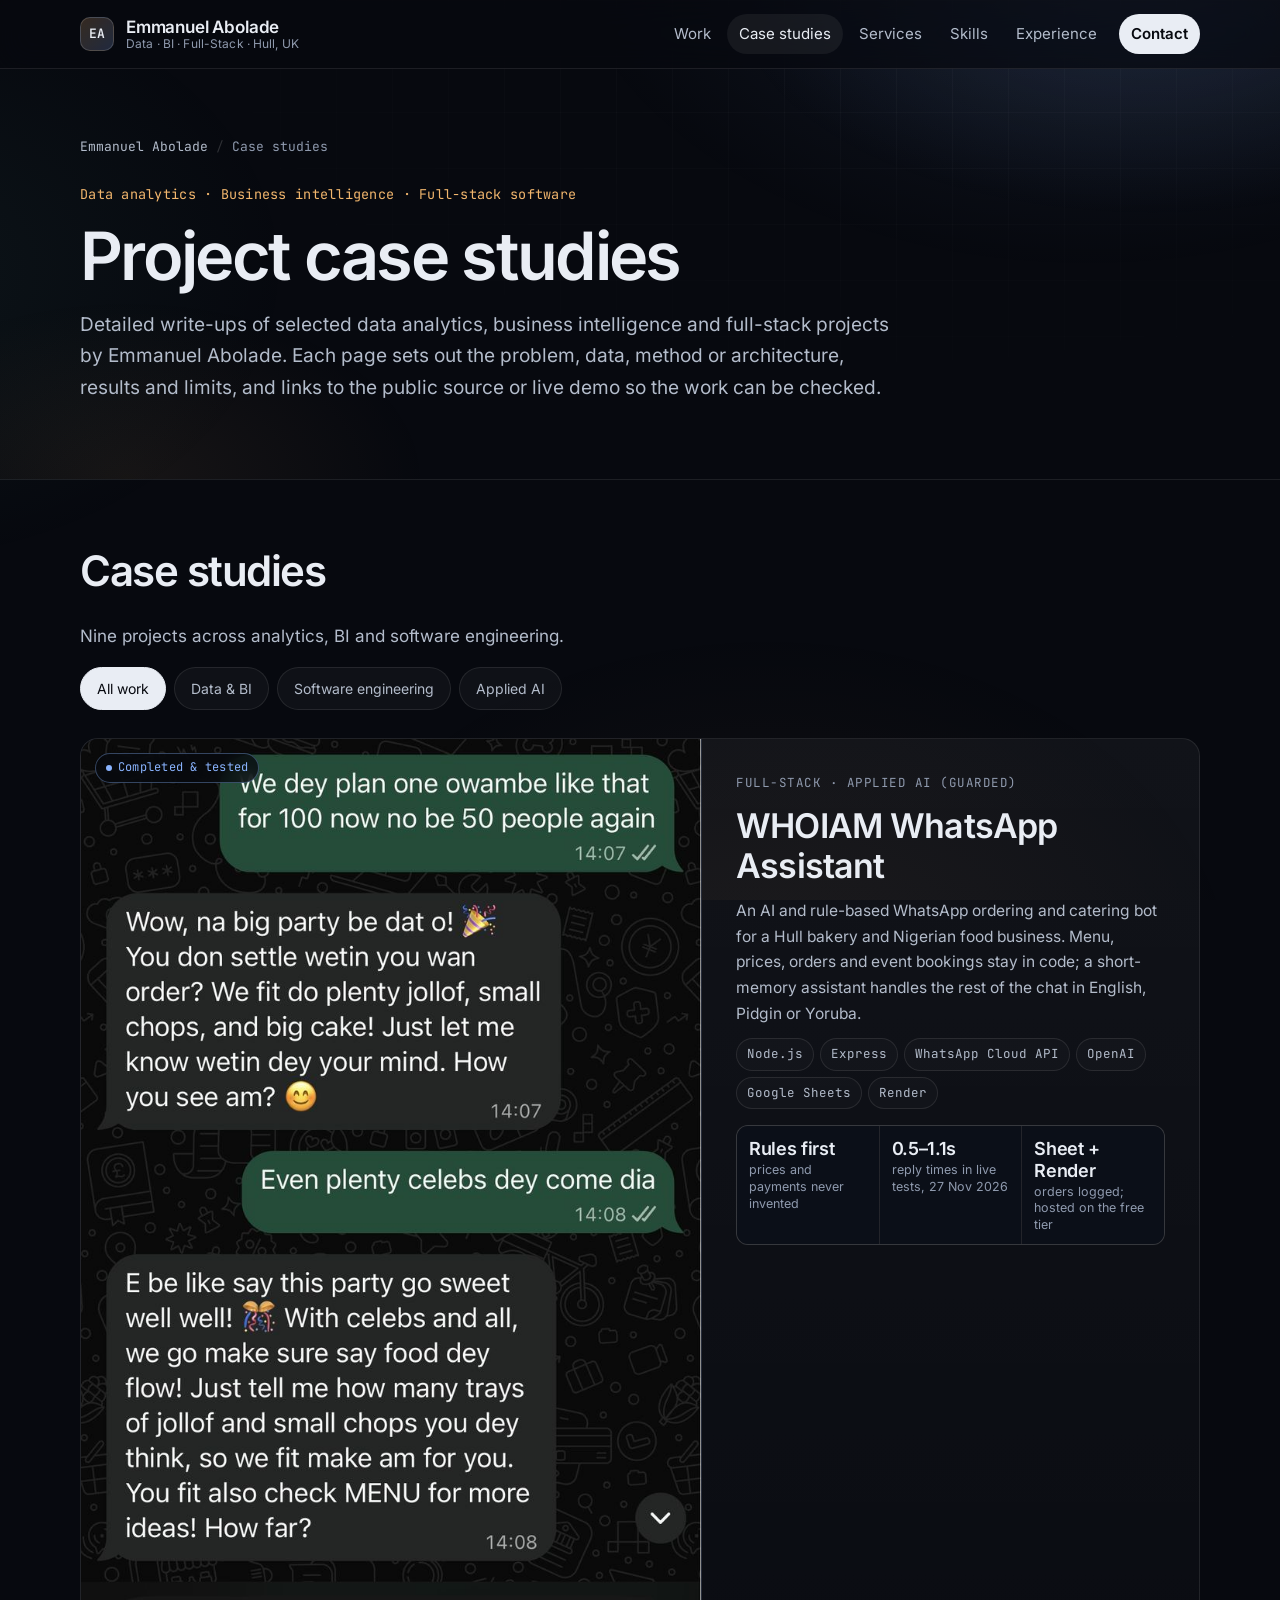
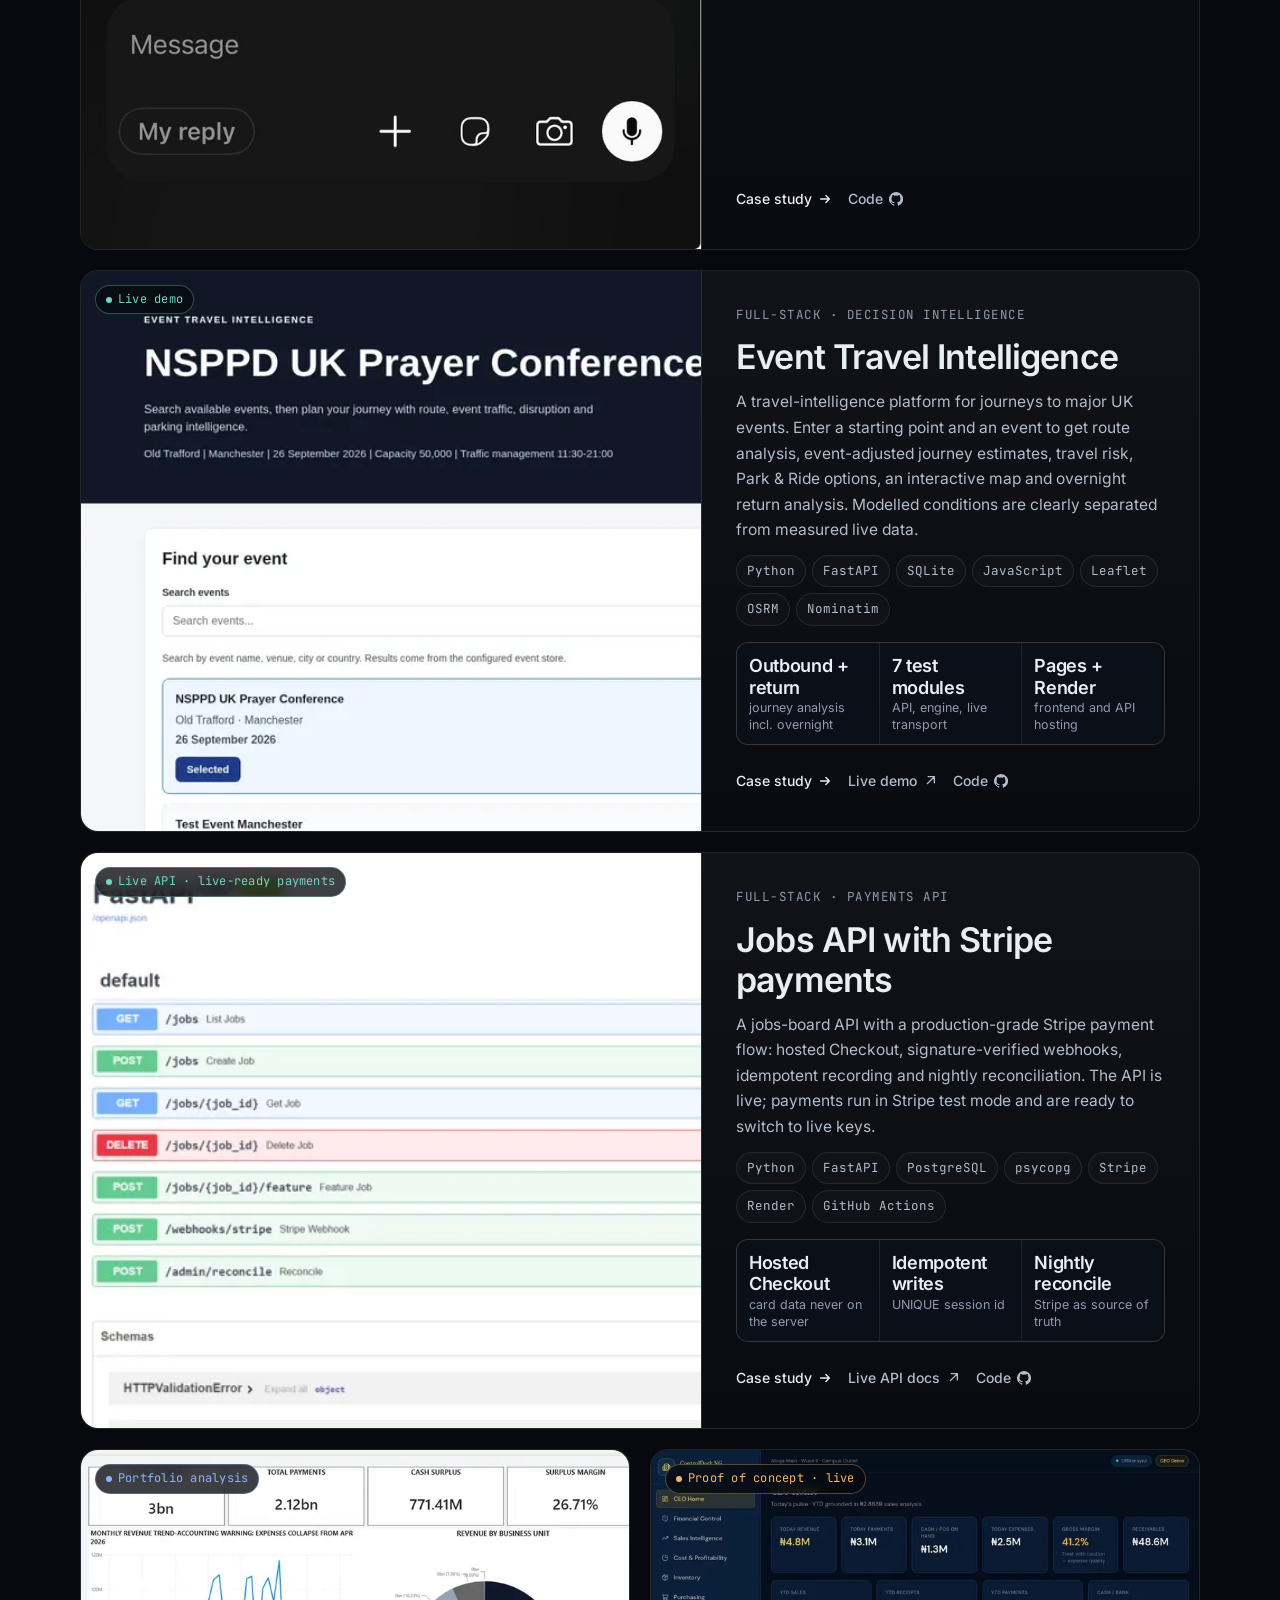
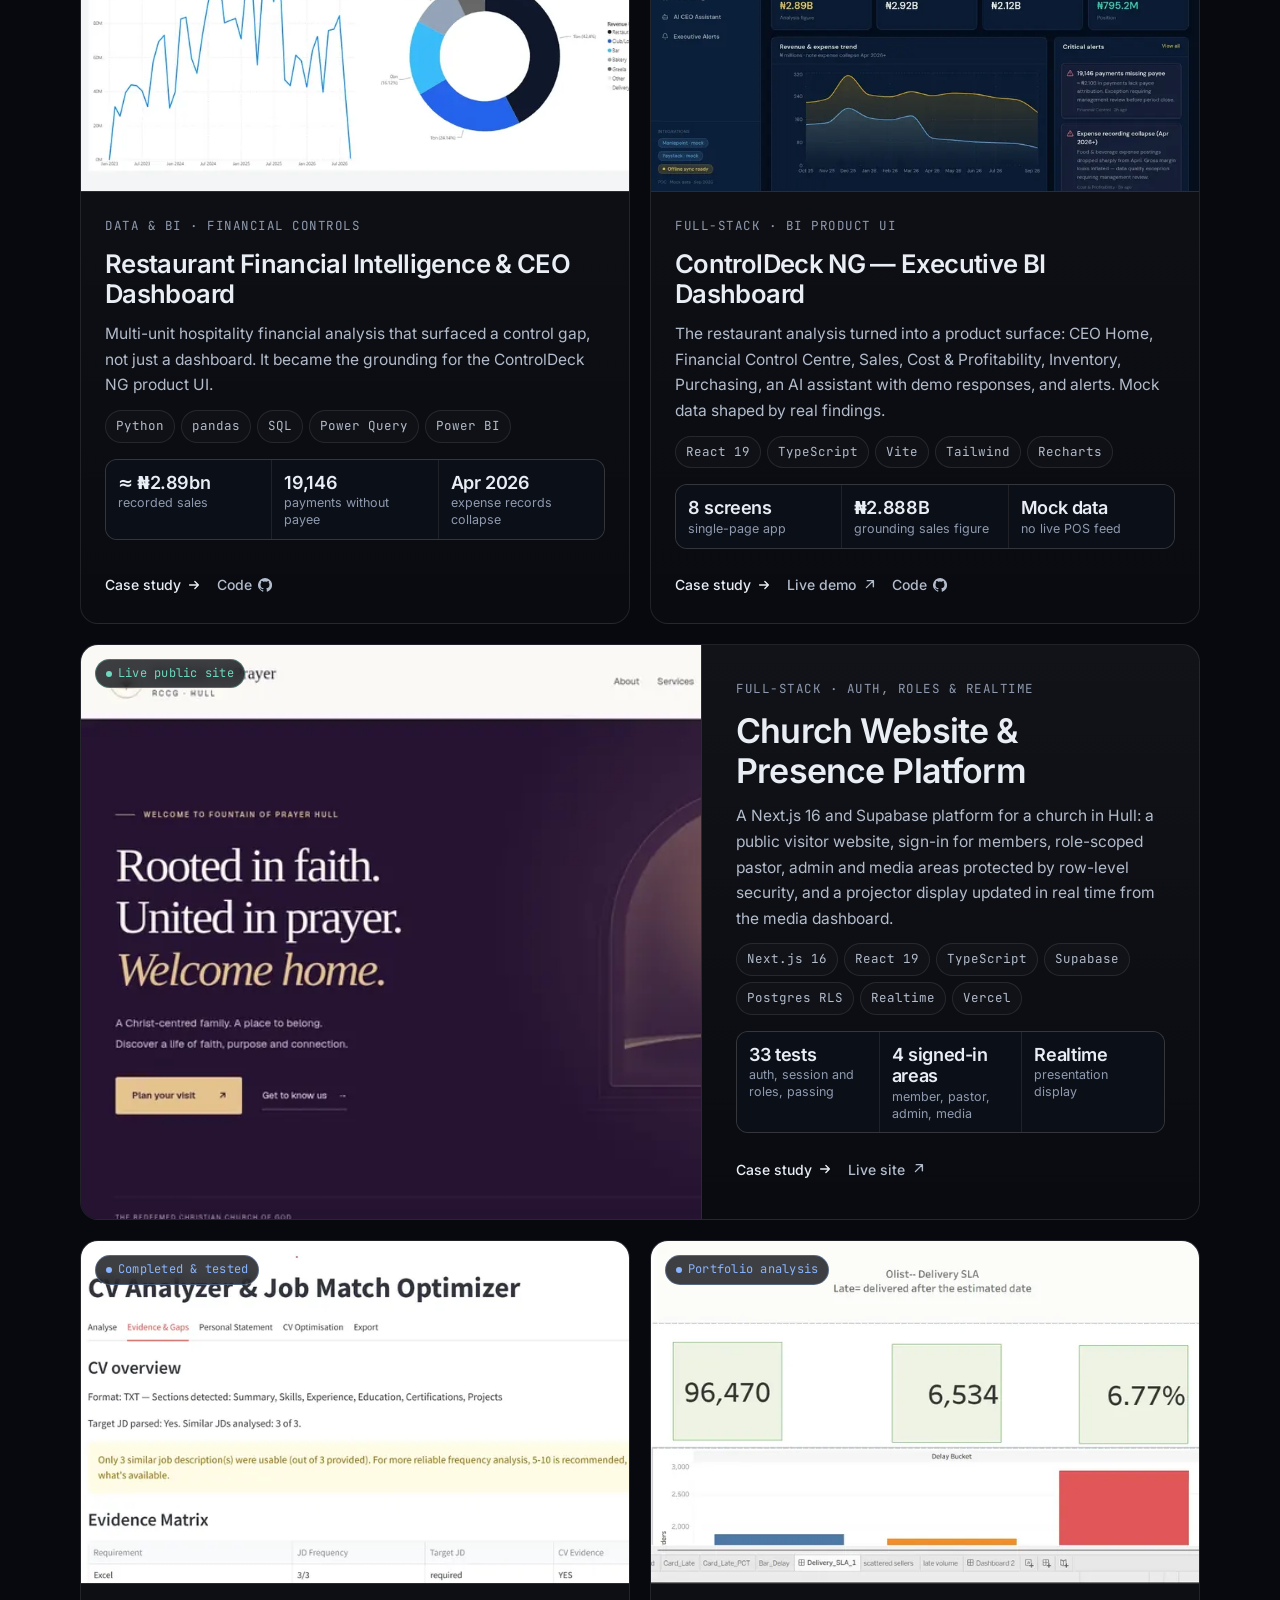
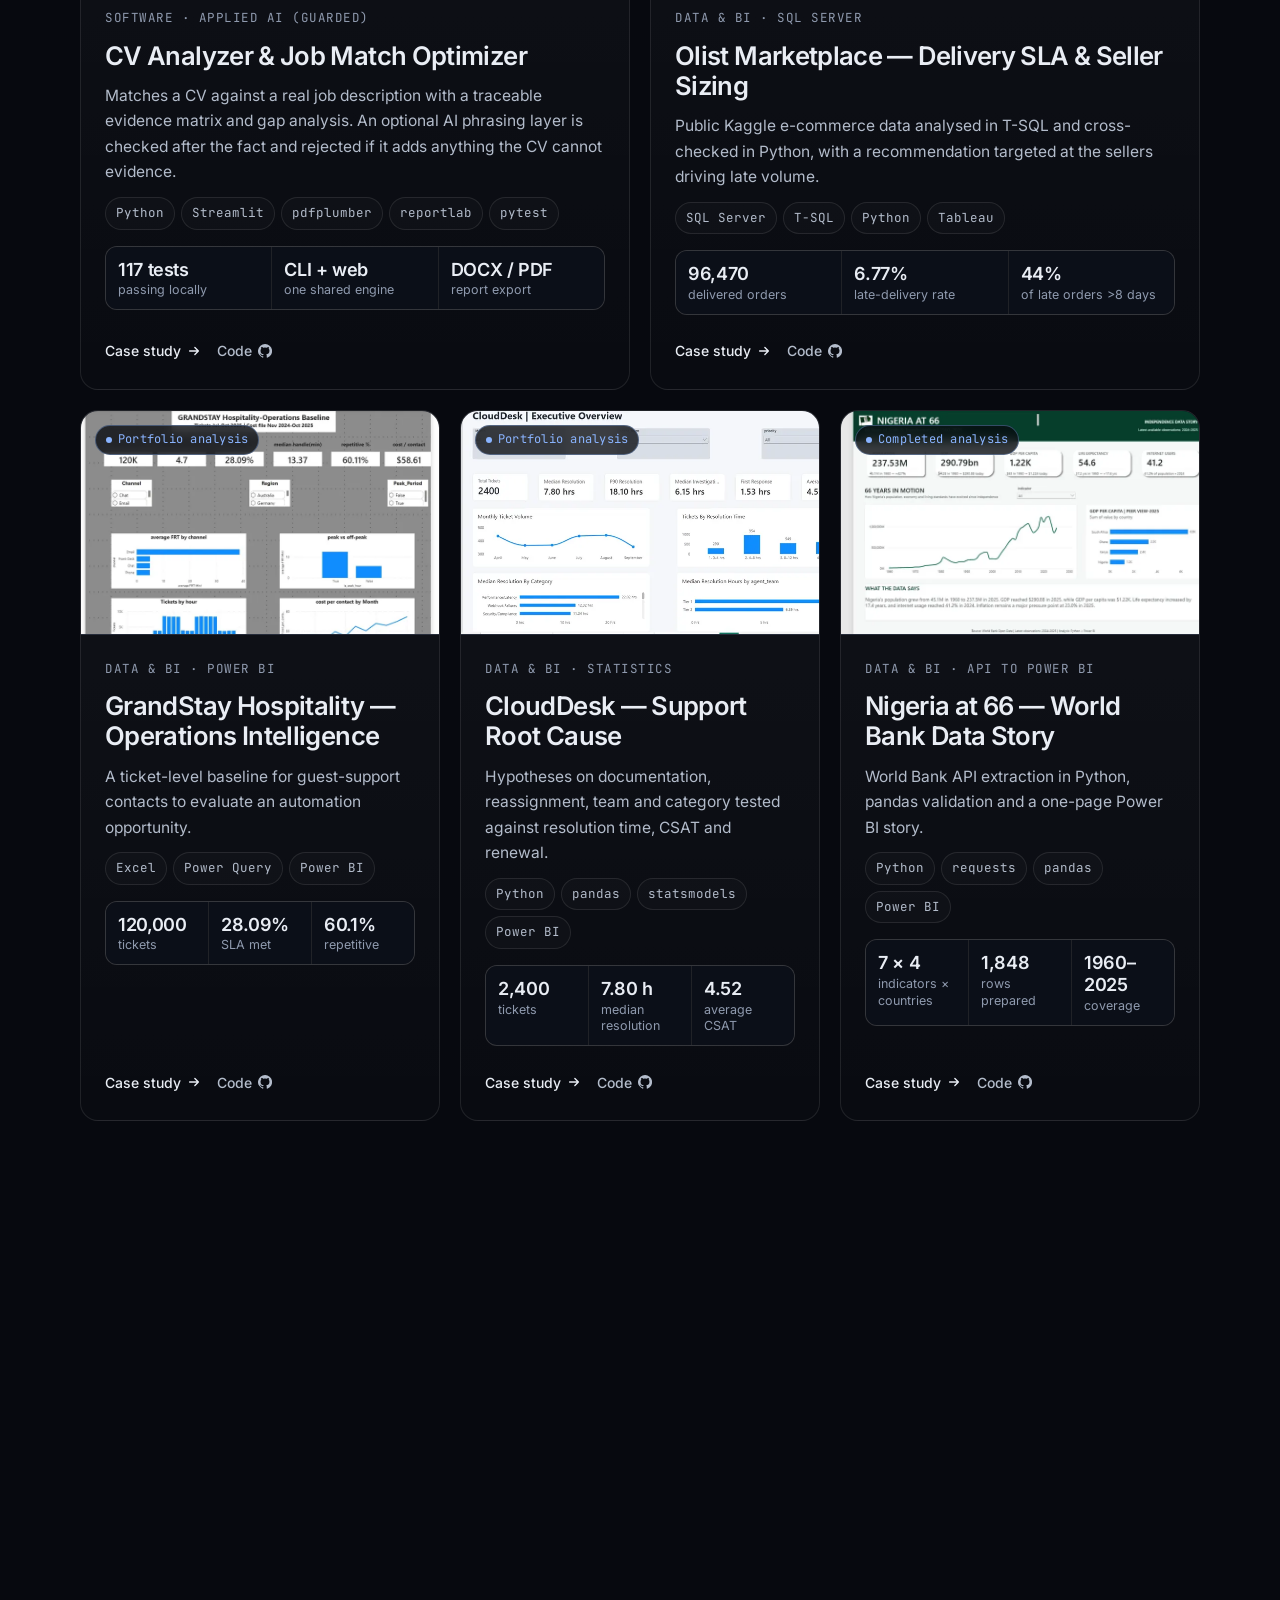
==== commit 422e9b9c: "Restore exact pre-Liquid Intelligence website snapshot" ====
--- a/projects/index.html
+++ b/projects/index.html
@@ -8,7 +8,7 @@
 <meta name="robots" content="index, follow">
 <meta name="author" content="Emmanuel Abolade">
 <link rel="canonical" href="https://aboladlabs.com/projects/">
-<meta name="theme-color" content="#07080a">
+<meta name="theme-color" content="#07090f">
 <meta name="color-scheme" content="dark">
 <link rel="icon" href="/favicon.svg" type="image/svg+xml">
 <meta property="og:type" content="website">
@@ -156,7 +156,7 @@
 }
 </script>
 </head>
-<body class="site-world">
+<body>
 <a class="skip" href="#main">Skip to content</a>
 <header class="site-header solid">
 <div class="wrap bar">
@@ -185,7 +185,7 @@
 <div class="wrap">
 <section class="hub-section" aria-labelledby="cs-title" style="padding-top:56px">
 <h2 id="cs-title">Case studies</h2>
-<p>Eleven projects across analytics, BI and software engineering.</p>
+<p>Nine projects across analytics, BI and software engineering.</p>
 <div class="filters" role="group" aria-label="Filter projects" data-filter-group="hub-grid" data-filter-status="hub-grid-status" hidden>
 <button type="button" data-filter="all" aria-pressed="true">All work</button>
 <button type="button" data-filter="data" aria-pressed="false">Data &amp; BI</button>
@@ -201,7 +201,7 @@
 <p>An AI and rule-based WhatsApp ordering and catering bot for a Hull bakery and Nigerian food business. Menu, prices, orders and event bookings stay in code; a short-memory assistant handles the rest of the chat in English, Pidgin or Yoruba.</p>
 <ul class="stack" aria-label="Technologies"><li class="chip">Node.js</li><li class="chip">Express</li><li class="chip">WhatsApp Cloud API</li><li class="chip">OpenAI</li><li class="chip">Google Sheets</li><li class="chip">Render</li></ul>
 <div class="metrics"><div><b>Rules first</b><span>prices and payments never invented</span></div><div><b>0.5–1.1s</b><span>reply times in live tests, 27 Nov 2026</span></div><div><b>Sheet + Render</b><span>orders logged; hosted on the free tier</span></div></div>
-<div class="links"><a class="primary" href="/projects/whoiam-whatsapp-bot/" aria-label="Case study: WHOIAM WhatsApp Assistant">Case study <svg viewBox="0 0 16 16" fill="none" aria-hidden="true"><path d="M3 8h10M9 4l4 4-4 4" stroke="currentColor" stroke-width="1.6" stroke-linecap="round" stroke-linejoin="round"/></svg></a><a href="https://github.com/aboladvisuals/wa-bot" rel="noopener" aria-label="Code: WHOIAM WhatsApp Assistant">Code <svg viewBox="0 0 16 16" aria-hidden="true"><path fill="currentColor" d="M8 0a8 8 0 0 0-2.53 15.59c.4.07.55-.17.55-.38v-1.33c-2.23.48-2.7-1.07-2.7-1.07-.36-.92-.89-1.17-.89-1.17-.73-.5.05-.49.05-.49.8.06 1.23.83 1.23.83.72 1.22 1.87.87 2.33.66.07-.52.28-.87.5-1.07-1.78-.2-3.65-.89-3.65-3.95 0-.87.31-1.59.82-2.15-.08-.2-.36-1.02.08-2.12 0 0 .67-.21 2.2.82a7.6 7.6 0 0 1 4 0c1.53-1.04 2.2-.82 2.2-.82.44 1.1.16 1.92.08 2.12.51.56.82 1.28.82 2.15 0 3.07-1.87 3.75-3.65 3.95.29.25.54.73.54 1.48v2.2c0 .21.15.46.55.38A8 8 0 0 0 8 0Z"/></svg></a></div>
+<div class="links"><a class="primary" href="/projects/whoiam-whatsapp-bot/">Case study <svg viewBox="0 0 16 16" fill="none" aria-hidden="true"><path d="M3 8h10M9 4l4 4-4 4" stroke="currentColor" stroke-width="1.6" stroke-linecap="round" stroke-linejoin="round"/></svg></a><a href="https://github.com/aboladvisuals/wa-bot" rel="noopener" aria-label="Code: WHOIAM WhatsApp Assistant">Code <svg viewBox="0 0 16 16" aria-hidden="true"><path fill="currentColor" d="M8 0a8 8 0 0 0-2.53 15.59c.4.07.55-.17.55-.38v-1.33c-2.23.48-2.7-1.07-2.7-1.07-.36-.92-.89-1.17-.89-1.17-.73-.5.05-.49.05-.49.8.06 1.23.83 1.23.83.72 1.22 1.87.87 2.33.66.07-.52.28-.87.5-1.07-1.78-.2-3.65-.89-3.65-3.95 0-.87.31-1.59.82-2.15-.08-.2-.36-1.02.08-2.12 0 0 .67-.21 2.2.82a7.6 7.6 0 0 1 4 0c1.53-1.04 2.2-.82 2.2-.82.44 1.1.16 1.92.08 2.12.51.56.82 1.28.82 2.15 0 3.07-1.87 3.75-3.65 3.95.29.25.54.73.54 1.48v2.2c0 .21.15.46.55.38A8 8 0 0 0 8 0Z"/></svg></a></div>
 </div>
 </article>
 <article class="card wide" data-cat="software data" data-reveal>
@@ -212,7 +212,7 @@
 <p>A travel-intelligence platform for journeys to major UK events. Enter a starting point and an event to get route analysis, event-adjusted journey estimates, travel risk, Park &amp; Ride options, an interactive map and overnight return analysis. Modelled conditions are clearly separated from measured live data.</p>
 <ul class="stack" aria-label="Technologies"><li class="chip">Python</li><li class="chip">FastAPI</li><li class="chip">SQLite</li><li class="chip">JavaScript</li><li class="chip">Leaflet</li><li class="chip">OSRM</li><li class="chip">Nominatim</li></ul>
 <div class="metrics"><div><b>Outbound + return</b><span>journey analysis incl. overnight</span></div><div><b>7 test modules</b><span>API, engine, live transport</span></div><div><b>Pages + Render</b><span>frontend and API hosting</span></div></div>
-<div class="links"><a class="primary" href="/projects/event-travel-intelligence/" aria-label="Case study: Event Travel Intelligence">Case study <svg viewBox="0 0 16 16" fill="none" aria-hidden="true"><path d="M3 8h10M9 4l4 4-4 4" stroke="currentColor" stroke-width="1.6" stroke-linecap="round" stroke-linejoin="round"/></svg></a><a href="https://aboladvisuals.github.io/event-travel-intelligence/" rel="noopener" aria-label="Live demo: Event Travel Intelligence">Live demo <svg viewBox="0 0 16 16" fill="none" aria-hidden="true"><path d="M6 3h7v7M13 3 5 11" stroke="currentColor" stroke-width="1.6" stroke-linecap="round" stroke-linejoin="round"/></svg></a><a href="https://github.com/aboladvisuals/event-travel-intelligence" rel="noopener" aria-label="Code: Event Travel Intelligence">Code <svg viewBox="0 0 16 16" aria-hidden="true"><path fill="currentColor" d="M8 0a8 8 0 0 0-2.53 15.59c.4.07.55-.17.55-.38v-1.33c-2.23.48-2.7-1.07-2.7-1.07-.36-.92-.89-1.17-.89-1.17-.73-.5.05-.49.05-.49.8.06 1.23.83 1.23.83.72 1.22 1.87.87 2.33.66.07-.52.28-.87.5-1.07-1.78-.2-3.65-.89-3.65-3.95 0-.87.31-1.59.82-2.15-.08-.2-.36-1.02.08-2.12 0 0 .67-.21 2.2.82a7.6 7.6 0 0 1 4 0c1.53-1.04 2.2-.82 2.2-.82.44 1.1.16 1.92.08 2.12.51.56.82 1.28.82 2.15 0 3.07-1.87 3.75-3.65 3.95.29.25.54.73.54 1.48v2.2c0 .21.15.46.55.38A8 8 0 0 0 8 0Z"/></svg></a></div>
+<div class="links"><a class="primary" href="/projects/event-travel-intelligence/">Case study <svg viewBox="0 0 16 16" fill="none" aria-hidden="true"><path d="M3 8h10M9 4l4 4-4 4" stroke="currentColor" stroke-width="1.6" stroke-linecap="round" stroke-linejoin="round"/></svg></a><a href="https://aboladvisuals.github.io/event-travel-intelligence/" rel="noopener" aria-label="Live demo: Event Travel Intelligence">Live demo <svg viewBox="0 0 16 16" fill="none" aria-hidden="true"><path d="M6 3h7v7M13 3 5 11" stroke="currentColor" stroke-width="1.6" stroke-linecap="round" stroke-linejoin="round"/></svg></a><a href="https://github.com/aboladvisuals/event-travel-intelligence" rel="noopener" aria-label="Code: Event Travel Intelligence">Code <svg viewBox="0 0 16 16" aria-hidden="true"><path fill="currentColor" d="M8 0a8 8 0 0 0-2.53 15.59c.4.07.55-.17.55-.38v-1.33c-2.23.48-2.7-1.07-2.7-1.07-.36-.92-.89-1.17-.89-1.17-.73-.5.05-.49.05-.49.8.06 1.23.83 1.23.83.72 1.22 1.87.87 2.33.66.07-.52.28-.87.5-1.07-1.78-.2-3.65-.89-3.65-3.95 0-.87.31-1.59.82-2.15-.08-.2-.36-1.02.08-2.12 0 0 .67-.21 2.2.82a7.6 7.6 0 0 1 4 0c1.53-1.04 2.2-.82 2.2-.82.44 1.1.16 1.92.08 2.12.51.56.82 1.28.82 2.15 0 3.07-1.87 3.75-3.65 3.95.29.25.54.73.54 1.48v2.2c0 .21.15.46.55.38A8 8 0 0 0 8 0Z"/></svg></a></div>
 </div>
 </article>
 <article class="card wide" data-cat="software" data-reveal>
@@ -223,7 +223,7 @@
 <p>A jobs-board API with a production-grade Stripe payment flow: hosted Checkout, signature-verified webhooks, idempotent recording and nightly reconciliation. The API is live; payments run in Stripe test mode and are ready to switch to live keys.</p>
 <ul class="stack" aria-label="Technologies"><li class="chip">Python</li><li class="chip">FastAPI</li><li class="chip">PostgreSQL</li><li class="chip">psycopg</li><li class="chip">Stripe</li><li class="chip">Render</li><li class="chip">GitHub Actions</li></ul>
 <div class="metrics"><div><b>Hosted Checkout</b><span>card data never on the server</span></div><div><b>Idempotent writes</b><span>UNIQUE session id</span></div><div><b>Nightly reconcile</b><span>Stripe as source of truth</span></div></div>
-<div class="links"><a class="primary" href="/projects/jobs-api-stripe-payments/" aria-label="Case study: Jobs API with Stripe payments">Case study <svg viewBox="0 0 16 16" fill="none" aria-hidden="true"><path d="M3 8h10M9 4l4 4-4 4" stroke="currentColor" stroke-width="1.6" stroke-linecap="round" stroke-linejoin="round"/></svg></a><a href="https://jobs-api-no94.onrender.com/docs" rel="noopener" aria-label="Live API docs: Jobs API with Stripe payments">Live API docs <svg viewBox="0 0 16 16" fill="none" aria-hidden="true"><path d="M6 3h7v7M13 3 5 11" stroke="currentColor" stroke-width="1.6" stroke-linecap="round" stroke-linejoin="round"/></svg></a><a href="https://github.com/aboladvisuals/jobs-api" rel="noopener" aria-label="Code: Jobs API with Stripe payments">Code <svg viewBox="0 0 16 16" aria-hidden="true"><path fill="currentColor" d="M8 0a8 8 0 0 0-2.53 15.59c.4.07.55-.17.55-.38v-1.33c-2.23.48-2.7-1.07-2.7-1.07-.36-.92-.89-1.17-.89-1.17-.73-.5.05-.49.05-.49.8.06 1.23.83 1.23.83.72 1.22 1.87.87 2.33.66.07-.52.28-.87.5-1.07-1.78-.2-3.65-.89-3.65-3.95 0-.87.31-1.59.82-2.15-.08-.2-.36-1.02.08-2.12 0 0 .67-.21 2.2.82a7.6 7.6 0 0 1 4 0c1.53-1.04 2.2-.82 2.2-.82.44 1.1.16 1.92.08 2.12.51.56.82 1.28.82 2.15 0 3.07-1.87 3.75-3.65 3.95.29.25.54.73.54 1.48v2.2c0 .21.15.46.55.38A8 8 0 0 0 8 0Z"/></svg></a></div>
+<div class="links"><a class="primary" href="/projects/jobs-api-stripe-payments/">Case study <svg viewBox="0 0 16 16" fill="none" aria-hidden="true"><path d="M3 8h10M9 4l4 4-4 4" stroke="currentColor" stroke-width="1.6" stroke-linecap="round" stroke-linejoin="round"/></svg></a><a href="https://jobs-api-no94.onrender.com/docs" rel="noopener" aria-label="Live API docs: Jobs API with Stripe payments">Live API docs <svg viewBox="0 0 16 16" fill="none" aria-hidden="true"><path d="M6 3h7v7M13 3 5 11" stroke="currentColor" stroke-width="1.6" stroke-linecap="round" stroke-linejoin="round"/></svg></a><a href="https://github.com/aboladvisuals/jobs-api" rel="noopener" aria-label="Code: Jobs API with Stripe payments">Code <svg viewBox="0 0 16 16" aria-hidden="true"><path fill="currentColor" d="M8 0a8 8 0 0 0-2.53 15.59c.4.07.55-.17.55-.38v-1.33c-2.23.48-2.7-1.07-2.7-1.07-.36-.92-.89-1.17-.89-1.17-.73-.5.05-.49.05-.49.8.06 1.23.83 1.23.83.72 1.22 1.87.87 2.33.66.07-.52.28-.87.5-1.07-1.78-.2-3.65-.89-3.65-3.95 0-.87.31-1.59.82-2.15-.08-.2-.36-1.02.08-2.12 0 0 .67-.21 2.2.82a7.6 7.6 0 0 1 4 0c1.53-1.04 2.2-.82 2.2-.82.44 1.1.16 1.92.08 2.12.51.56.82 1.28.82 2.15 0 3.07-1.87 3.75-3.65 3.95.29.25.54.73.54 1.48v2.2c0 .21.15.46.55.38A8 8 0 0 0 8 0Z"/></svg></a></div>
 </div>
 </article>
 
@@ -235,7 +235,7 @@
 <p>Multi-unit hospitality financial analysis that surfaced a control gap, not just a dashboard. It became the grounding for the ControlDeck NG product UI.</p>
 <ul class="stack" aria-label="Technologies"><li class="chip">Python</li><li class="chip">pandas</li><li class="chip">SQL</li><li class="chip">Power Query</li><li class="chip">Power BI</li></ul>
 <div class="metrics"><div><b>≈ ₦2.89bn</b><span>recorded sales</span></div><div><b>19,146</b><span>payments without payee</span></div><div><b>Apr 2026</b><span>expense records collapse</span></div></div>
-<div class="links"><a class="primary" href="/projects/restaurant-financial-intelligence/" aria-label="Case study: Restaurant Financial Intelligence">Case study <svg viewBox="0 0 16 16" fill="none" aria-hidden="true"><path d="M3 8h10M9 4l4 4-4 4" stroke="currentColor" stroke-width="1.6" stroke-linecap="round" stroke-linejoin="round"/></svg></a><a href="https://github.com/aboladvisuals/restaurant_ceo_analysis" rel="noopener" aria-label="Code: Restaurant Financial Intelligence & CEO Dashboard">Code <svg viewBox="0 0 16 16" aria-hidden="true"><path fill="currentColor" d="M8 0a8 8 0 0 0-2.53 15.59c.4.07.55-.17.55-.38v-1.33c-2.23.48-2.7-1.07-2.7-1.07-.36-.92-.89-1.17-.89-1.17-.73-.5.05-.49.05-.49.8.06 1.23.83 1.23.83.72 1.22 1.87.87 2.33.66.07-.52.28-.87.5-1.07-1.78-.2-3.65-.89-3.65-3.95 0-.87.31-1.59.82-2.15-.08-.2-.36-1.02.08-2.12 0 0 .67-.21 2.2.82a7.6 7.6 0 0 1 4 0c1.53-1.04 2.2-.82 2.2-.82.44 1.1.16 1.92.08 2.12.51.56.82 1.28.82 2.15 0 3.07-1.87 3.75-3.65 3.95.29.25.54.73.54 1.48v2.2c0 .21.15.46.55.38A8 8 0 0 0 8 0Z"/></svg></a></div>
+<div class="links"><a class="primary" href="/projects/restaurant-financial-intelligence/">Case study <svg viewBox="0 0 16 16" fill="none" aria-hidden="true"><path d="M3 8h10M9 4l4 4-4 4" stroke="currentColor" stroke-width="1.6" stroke-linecap="round" stroke-linejoin="round"/></svg></a><a href="https://github.com/aboladvisuals/restaurant_ceo_analysis" rel="noopener" aria-label="Code: Restaurant Financial Intelligence & CEO Dashboard">Code <svg viewBox="0 0 16 16" aria-hidden="true"><path fill="currentColor" d="M8 0a8 8 0 0 0-2.53 15.59c.4.07.55-.17.55-.38v-1.33c-2.23.48-2.7-1.07-2.7-1.07-.36-.92-.89-1.17-.89-1.17-.73-.5.05-.49.05-.49.8.06 1.23.83 1.23.83.72 1.22 1.87.87 2.33.66.07-.52.28-.87.5-1.07-1.78-.2-3.65-.89-3.65-3.95 0-.87.31-1.59.82-2.15-.08-.2-.36-1.02.08-2.12 0 0 .67-.21 2.2.82a7.6 7.6 0 0 1 4 0c1.53-1.04 2.2-.82 2.2-.82.44 1.1.16 1.92.08 2.12.51.56.82 1.28.82 2.15 0 3.07-1.87 3.75-3.65 3.95.29.25.54.73.54 1.48v2.2c0 .21.15.46.55.38A8 8 0 0 0 8 0Z"/></svg></a></div>
 </div>
 </article>
 <article class="card" data-cat="software data" data-reveal>
@@ -246,7 +246,7 @@
 <p>The restaurant analysis turned into a product surface: CEO Home, Financial Control Centre, Sales, Cost &amp; Profitability, Inventory, Purchasing, an AI assistant with demo responses, and alerts. Mock data shaped by real findings.</p>
 <ul class="stack" aria-label="Technologies"><li class="chip">React 19</li><li class="chip">TypeScript</li><li class="chip">Vite</li><li class="chip">Tailwind</li><li class="chip">Recharts</li></ul>
 <div class="metrics"><div><b>8 screens</b><span>single-page app</span></div><div><b>₦2.888B</b><span>grounding sales figure</span></div><div><b>Mock data</b><span>no live POS feed</span></div></div>
-<div class="links"><a class="primary" href="/projects/controldeck-ng/" aria-label="Case study: ControlDeck NG">Case study <svg viewBox="0 0 16 16" fill="none" aria-hidden="true"><path d="M3 8h10M9 4l4 4-4 4" stroke="currentColor" stroke-width="1.6" stroke-linecap="round" stroke-linejoin="round"/></svg></a><a href="https://aboladvisuals.github.io/controldeck-ng/" rel="noopener" aria-label="Live demo: ControlDeck NG — Executive BI Dashboard">Live demo <svg viewBox="0 0 16 16" fill="none" aria-hidden="true"><path d="M6 3h7v7M13 3 5 11" stroke="currentColor" stroke-width="1.6" stroke-linecap="round" stroke-linejoin="round"/></svg></a><a href="https://github.com/aboladvisuals/controldeck-ng" rel="noopener" aria-label="Code: ControlDeck NG — Executive BI Dashboard">Code <svg viewBox="0 0 16 16" aria-hidden="true"><path fill="currentColor" d="M8 0a8 8 0 0 0-2.53 15.59c.4.07.55-.17.55-.38v-1.33c-2.23.48-2.7-1.07-2.7-1.07-.36-.92-.89-1.17-.89-1.17-.73-.5.05-.49.05-.49.8.06 1.23.83 1.23.83.72 1.22 1.87.87 2.33.66.07-.52.28-.87.5-1.07-1.78-.2-3.65-.89-3.65-3.95 0-.87.31-1.59.82-2.15-.08-.2-.36-1.02.08-2.12 0 0 .67-.21 2.2.82a7.6 7.6 0 0 1 4 0c1.53-1.04 2.2-.82 2.2-.82.44 1.1.16 1.92.08 2.12.51.56.82 1.28.82 2.15 0 3.07-1.87 3.75-3.65 3.95.29.25.54.73.54 1.48v2.2c0 .21.15.46.55.38A8 8 0 0 0 8 0Z"/></svg></a></div>
+<div class="links"><a class="primary" href="/projects/controldeck-ng/">Case study <svg viewBox="0 0 16 16" fill="none" aria-hidden="true"><path d="M3 8h10M9 4l4 4-4 4" stroke="currentColor" stroke-width="1.6" stroke-linecap="round" stroke-linejoin="round"/></svg></a><a href="https://aboladvisuals.github.io/controldeck-ng/" rel="noopener" aria-label="Live demo: ControlDeck NG — Executive BI Dashboard">Live demo <svg viewBox="0 0 16 16" fill="none" aria-hidden="true"><path d="M6 3h7v7M13 3 5 11" stroke="currentColor" stroke-width="1.6" stroke-linecap="round" stroke-linejoin="round"/></svg></a><a href="https://github.com/aboladvisuals/controldeck-ng" rel="noopener" aria-label="Code: ControlDeck NG — Executive BI Dashboard">Code <svg viewBox="0 0 16 16" aria-hidden="true"><path fill="currentColor" d="M8 0a8 8 0 0 0-2.53 15.59c.4.07.55-.17.55-.38v-1.33c-2.23.48-2.7-1.07-2.7-1.07-.36-.92-.89-1.17-.89-1.17-.73-.5.05-.49.05-.49.8.06 1.23.83 1.23.83.72 1.22 1.87.87 2.33.66.07-.52.28-.87.5-1.07-1.78-.2-3.65-.89-3.65-3.95 0-.87.31-1.59.82-2.15-.08-.2-.36-1.02.08-2.12 0 0 .67-.21 2.2.82a7.6 7.6 0 0 1 4 0c1.53-1.04 2.2-.82 2.2-.82.44 1.1.16 1.92.08 2.12.51.56.82 1.28.82 2.15 0 3.07-1.87 3.75-3.65 3.95.29.25.54.73.54 1.48v2.2c0 .21.15.46.55.38A8 8 0 0 0 8 0Z"/></svg></a></div>
 </div>
 </article>
 <article class="card wide" data-cat="software" data-reveal>
@@ -257,7 +257,7 @@
 <p>A Next.js 16 and Supabase platform for a church in Hull: a public visitor website, sign-in for members, role-scoped pastor, admin and media areas protected by row-level security, and a projector display updated in real time from the media dashboard.</p>
 <ul class="stack" aria-label="Technologies"><li class="chip">Next.js 16</li><li class="chip">React 19</li><li class="chip">TypeScript</li><li class="chip">Supabase</li><li class="chip">Postgres RLS</li><li class="chip">Realtime</li><li class="chip">Vercel</li></ul>
 <div class="metrics"><div><b>33 tests</b><span>auth, session and roles, passing</span></div><div><b>4 signed-in areas</b><span>member, pastor, admin, media</span></div><div><b>Realtime</b><span>presentation display</span></div></div>
-<div class="links"><a class="primary" href="/projects/fountain-of-prayer-church-platform/" aria-label="Case study: Church Website & Presence Platform">Case study <svg viewBox="0 0 16 16" fill="none" aria-hidden="true"><path d="M3 8h10M9 4l4 4-4 4" stroke="currentColor" stroke-width="1.6" stroke-linecap="round" stroke-linejoin="round"/></svg></a><a href="https://rccg-fountain-of-prayer-hull.vercel.app/" rel="noopener" aria-label="Live site: Church Website & Presence Platform">Live site <svg viewBox="0 0 16 16" fill="none" aria-hidden="true"><path d="M6 3h7v7M13 3 5 11" stroke="currentColor" stroke-width="1.6" stroke-linecap="round" stroke-linejoin="round"/></svg></a></div>
+<div class="links"><a class="primary" href="/projects/fountain-of-prayer-church-platform/">Case study <svg viewBox="0 0 16 16" fill="none" aria-hidden="true"><path d="M3 8h10M9 4l4 4-4 4" stroke="currentColor" stroke-width="1.6" stroke-linecap="round" stroke-linejoin="round"/></svg></a><a href="https://rccg-fountain-of-prayer-hull.vercel.app/" rel="noopener" aria-label="Live site: Church Website & Presence Platform">Live site <svg viewBox="0 0 16 16" fill="none" aria-hidden="true"><path d="M6 3h7v7M13 3 5 11" stroke="currentColor" stroke-width="1.6" stroke-linecap="round" stroke-linejoin="round"/></svg></a></div>
 </div>
 </article>
 <article class="card" data-cat="software ai" data-reveal>
@@ -268,7 +268,7 @@
 <p>Matches a CV against a real job description with a traceable evidence matrix and gap analysis. An optional AI phrasing layer is checked after the fact and rejected if it adds anything the CV cannot evidence.</p>
 <ul class="stack" aria-label="Technologies"><li class="chip">Python</li><li class="chip">Streamlit</li><li class="chip">pdfplumber</li><li class="chip">reportlab</li><li class="chip">pytest</li></ul>
 <div class="metrics"><div><b>117 tests</b><span>passing locally</span></div><div><b>CLI + web</b><span>one shared engine</span></div><div><b>DOCX / PDF</b><span>report export</span></div></div>
-<div class="links"><a class="primary" href="/projects/cv-analyzer-job-match/" aria-label="Case study: CV Analyzer & Job Match Optimizer">Case study <svg viewBox="0 0 16 16" fill="none" aria-hidden="true"><path d="M3 8h10M9 4l4 4-4 4" stroke="currentColor" stroke-width="1.6" stroke-linecap="round" stroke-linejoin="round"/></svg></a><a href="https://github.com/aboladvisuals/cv_analyzer" rel="noopener" aria-label="Code: CV Analyzer & Job Match Optimizer">Code <svg viewBox="0 0 16 16" aria-hidden="true"><path fill="currentColor" d="M8 0a8 8 0 0 0-2.53 15.59c.4.07.55-.17.55-.38v-1.33c-2.23.48-2.7-1.07-2.7-1.07-.36-.92-.89-1.17-.89-1.17-.73-.5.05-.49.05-.49.8.06 1.23.83 1.23.83.72 1.22 1.87.87 2.33.66.07-.52.28-.87.5-1.07-1.78-.2-3.65-.89-3.65-3.95 0-.87.31-1.59.82-2.15-.08-.2-.36-1.02.08-2.12 0 0 .67-.21 2.2.82a7.6 7.6 0 0 1 4 0c1.53-1.04 2.2-.82 2.2-.82.44 1.1.16 1.92.08 2.12.51.56.82 1.28.82 2.15 0 3.07-1.87 3.75-3.65 3.95.29.25.54.73.54 1.48v2.2c0 .21.15.46.55.38A8 8 0 0 0 8 0Z"/></svg></a></div>
+<div class="links"><a class="primary" href="/projects/cv-analyzer-job-match/">Case study <svg viewBox="0 0 16 16" fill="none" aria-hidden="true"><path d="M3 8h10M9 4l4 4-4 4" stroke="currentColor" stroke-width="1.6" stroke-linecap="round" stroke-linejoin="round"/></svg></a><a href="https://github.com/aboladvisuals/cv_analyzer" rel="noopener" aria-label="Code: CV Analyzer & Job Match Optimizer">Code <svg viewBox="0 0 16 16" aria-hidden="true"><path fill="currentColor" d="M8 0a8 8 0 0 0-2.53 15.59c.4.07.55-.17.55-.38v-1.33c-2.23.48-2.7-1.07-2.7-1.07-.36-.92-.89-1.17-.89-1.17-.73-.5.05-.49.05-.49.8.06 1.23.83 1.23.83.72 1.22 1.87.87 2.33.66.07-.52.28-.87.5-1.07-1.78-.2-3.65-.89-3.65-3.95 0-.87.31-1.59.82-2.15-.08-.2-.36-1.02.08-2.12 0 0 .67-.21 2.2.82a7.6 7.6 0 0 1 4 0c1.53-1.04 2.2-.82 2.2-.82.44 1.1.16 1.92.08 2.12.51.56.82 1.28.82 2.15 0 3.07-1.87 3.75-3.65 3.95.29.25.54.73.54 1.48v2.2c0 .21.15.46.55.38A8 8 0 0 0 8 0Z"/></svg></a></div>
 </div>
 </article>
 <article class="card" data-cat="data" data-reveal>
@@ -279,7 +279,7 @@
 <p>Public Kaggle e-commerce data analysed in T-SQL and cross-checked in Python, with a recommendation targeted at the sellers driving late volume.</p>
 <ul class="stack" aria-label="Technologies"><li class="chip">SQL Server</li><li class="chip">T-SQL</li><li class="chip">Python</li><li class="chip">Tableau</li></ul>
 <div class="metrics"><div><b>96,470</b><span>delivered orders</span></div><div><b>6.77%</b><span>late-delivery rate</span></div><div><b>44%</b><span>of late orders >8 days</span></div></div>
-<div class="links"><a class="primary" href="/projects/olist-marketplace-delivery-sla/" aria-label="Case study: Olist Marketplace Delivery SLA">Case study <svg viewBox="0 0 16 16" fill="none" aria-hidden="true"><path d="M3 8h10M9 4l4 4-4 4" stroke="currentColor" stroke-width="1.6" stroke-linecap="round" stroke-linejoin="round"/></svg></a><a href="https://github.com/aboladvisuals/olist_marketplace_sla" rel="noopener" aria-label="Code: Olist Marketplace — Delivery SLA & Seller Sizing">Code <svg viewBox="0 0 16 16" aria-hidden="true"><path fill="currentColor" d="M8 0a8 8 0 0 0-2.53 15.59c.4.07.55-.17.55-.38v-1.33c-2.23.48-2.7-1.07-2.7-1.07-.36-.92-.89-1.17-.89-1.17-.73-.5.05-.49.05-.49.8.06 1.23.83 1.23.83.72 1.22 1.87.87 2.33.66.07-.52.28-.87.5-1.07-1.78-.2-3.65-.89-3.65-3.95 0-.87.31-1.59.82-2.15-.08-.2-.36-1.02.08-2.12 0 0 .67-.21 2.2.82a7.6 7.6 0 0 1 4 0c1.53-1.04 2.2-.82 2.2-.82.44 1.1.16 1.92.08 2.12.51.56.82 1.28.82 2.15 0 3.07-1.87 3.75-3.65 3.95.29.25.54.73.54 1.48v2.2c0 .21.15.46.55.38A8 8 0 0 0 8 0Z"/></svg></a></div>
+<div class="links"><a class="primary" href="/projects/olist-marketplace-delivery-sla/">Case study <svg viewBox="0 0 16 16" fill="none" aria-hidden="true"><path d="M3 8h10M9 4l4 4-4 4" stroke="currentColor" stroke-width="1.6" stroke-linecap="round" stroke-linejoin="round"/></svg></a><a href="https://github.com/aboladvisuals/olist_marketplace_sla" rel="noopener" aria-label="Code: Olist Marketplace — Delivery SLA & Seller Sizing">Code <svg viewBox="0 0 16 16" aria-hidden="true"><path fill="currentColor" d="M8 0a8 8 0 0 0-2.53 15.59c.4.07.55-.17.55-.38v-1.33c-2.23.48-2.7-1.07-2.7-1.07-.36-.92-.89-1.17-.89-1.17-.73-.5.05-.49.05-.49.8.06 1.23.83 1.23.83.72 1.22 1.87.87 2.33.66.07-.52.28-.87.5-1.07-1.78-.2-3.65-.89-3.65-3.95 0-.87.31-1.59.82-2.15-.08-.2-.36-1.02.08-2.12 0 0 .67-.21 2.2.82a7.6 7.6 0 0 1 4 0c1.53-1.04 2.2-.82 2.2-.82.44 1.1.16 1.92.08 2.12.51.56.82 1.28.82 2.15 0 3.07-1.87 3.75-3.65 3.95.29.25.54.73.54 1.48v2.2c0 .21.15.46.55.38A8 8 0 0 0 8 0Z"/></svg></a></div>
 </div>
 </article>
 <article class="card third" data-cat="data" data-reveal>
@@ -290,7 +290,7 @@
 <p>A ticket-level baseline for guest-support contacts to evaluate an automation opportunity.</p>
 <ul class="stack" aria-label="Technologies"><li class="chip">Excel</li><li class="chip">Power Query</li><li class="chip">Power BI</li></ul>
 <div class="metrics"><div><b>120,000</b><span>tickets</span></div><div><b>28.09%</b><span>SLA met</span></div><div><b>60.1%</b><span>repetitive</span></div></div>
-<div class="links"><a class="primary" href="/projects/grandstay-hospitality-operations/" aria-label="Case study: GrandStay Hospitality Operations">Case study <svg viewBox="0 0 16 16" fill="none" aria-hidden="true"><path d="M3 8h10M9 4l4 4-4 4" stroke="currentColor" stroke-width="1.6" stroke-linecap="round" stroke-linejoin="round"/></svg></a><a href="https://github.com/aboladvisuals/grandstay-hospitality-operations" rel="noopener" aria-label="Code: GrandStay Hospitality — Operations Intelligence">Code <svg viewBox="0 0 16 16" aria-hidden="true"><path fill="currentColor" d="M8 0a8 8 0 0 0-2.53 15.59c.4.07.55-.17.55-.38v-1.33c-2.23.48-2.7-1.07-2.7-1.07-.36-.92-.89-1.17-.89-1.17-.73-.5.05-.49.05-.49.8.06 1.23.83 1.23.83.72 1.22 1.87.87 2.33.66.07-.52.28-.87.5-1.07-1.78-.2-3.65-.89-3.65-3.95 0-.87.31-1.59.82-2.15-.08-.2-.36-1.02.08-2.12 0 0 .67-.21 2.2.82a7.6 7.6 0 0 1 4 0c1.53-1.04 2.2-.82 2.2-.82.44 1.1.16 1.92.08 2.12.51.56.82 1.28.82 2.15 0 3.07-1.87 3.75-3.65 3.95.29.25.54.73.54 1.48v2.2c0 .21.15.46.55.38A8 8 0 0 0 8 0Z"/></svg></a></div>
+<div class="links"><a class="primary" href="/projects/grandstay-hospitality-operations/">Case study <svg viewBox="0 0 16 16" fill="none" aria-hidden="true"><path d="M3 8h10M9 4l4 4-4 4" stroke="currentColor" stroke-width="1.6" stroke-linecap="round" stroke-linejoin="round"/></svg></a><a href="https://github.com/aboladvisuals/grandstay-hospitality-operations" rel="noopener" aria-label="Code: GrandStay Hospitality — Operations Intelligence">Code <svg viewBox="0 0 16 16" aria-hidden="true"><path fill="currentColor" d="M8 0a8 8 0 0 0-2.53 15.59c.4.07.55-.17.55-.38v-1.33c-2.23.48-2.7-1.07-2.7-1.07-.36-.92-.89-1.17-.89-1.17-.73-.5.05-.49.05-.49.8.06 1.23.83 1.23.83.72 1.22 1.87.87 2.33.66.07-.52.28-.87.5-1.07-1.78-.2-3.65-.89-3.65-3.95 0-.87.31-1.59.82-2.15-.08-.2-.36-1.02.08-2.12 0 0 .67-.21 2.2.82a7.6 7.6 0 0 1 4 0c1.53-1.04 2.2-.82 2.2-.82.44 1.1.16 1.92.08 2.12.51.56.82 1.28.82 2.15 0 3.07-1.87 3.75-3.65 3.95.29.25.54.73.54 1.48v2.2c0 .21.15.46.55.38A8 8 0 0 0 8 0Z"/></svg></a></div>
 </div>
 </article>
 <article class="card third" data-cat="data" data-reveal>
@@ -301,7 +301,7 @@
 <p>Hypotheses on documentation, reassignment, team and category tested against resolution time, CSAT and renewal.</p>
 <ul class="stack" aria-label="Technologies"><li class="chip">Python</li><li class="chip">pandas</li><li class="chip">statsmodels</li><li class="chip">Power BI</li></ul>
 <div class="metrics"><div><b>2,400</b><span>tickets</span></div><div><b>7.80 h</b><span>median resolution</span></div><div><b>4.52</b><span>average CSAT</span></div></div>
-<div class="links"><a class="primary" href="/projects/clouddesk-support-root-cause/" aria-label="Case study: CloudDesk Support Root Cause">Case study <svg viewBox="0 0 16 16" fill="none" aria-hidden="true"><path d="M3 8h10M9 4l4 4-4 4" stroke="currentColor" stroke-width="1.6" stroke-linecap="round" stroke-linejoin="round"/></svg></a><a href="https://github.com/aboladvisuals/clouddesk_analytics" rel="noopener" aria-label="Code: CloudDesk — Support Root Cause">Code <svg viewBox="0 0 16 16" aria-hidden="true"><path fill="currentColor" d="M8 0a8 8 0 0 0-2.53 15.59c.4.07.55-.17.55-.38v-1.33c-2.23.48-2.7-1.07-2.7-1.07-.36-.92-.89-1.17-.89-1.17-.73-.5.05-.49.05-.49.8.06 1.23.83 1.23.83.72 1.22 1.87.87 2.33.66.07-.52.28-.87.5-1.07-1.78-.2-3.65-.89-3.65-3.95 0-.87.31-1.59.82-2.15-.08-.2-.36-1.02.08-2.12 0 0 .67-.21 2.2.82a7.6 7.6 0 0 1 4 0c1.53-1.04 2.2-.82 2.2-.82.44 1.1.16 1.92.08 2.12.51.56.82 1.28.82 2.15 0 3.07-1.87 3.75-3.65 3.95.29.25.54.73.54 1.48v2.2c0 .21.15.46.55.38A8 8 0 0 0 8 0Z"/></svg></a></div>
+<div class="links"><a class="primary" href="/projects/clouddesk-support-root-cause/">Case study <svg viewBox="0 0 16 16" fill="none" aria-hidden="true"><path d="M3 8h10M9 4l4 4-4 4" stroke="currentColor" stroke-width="1.6" stroke-linecap="round" stroke-linejoin="round"/></svg></a><a href="https://github.com/aboladvisuals/clouddesk_analytics" rel="noopener" aria-label="Code: CloudDesk — Support Root Cause">Code <svg viewBox="0 0 16 16" aria-hidden="true"><path fill="currentColor" d="M8 0a8 8 0 0 0-2.53 15.59c.4.07.55-.17.55-.38v-1.33c-2.23.48-2.7-1.07-2.7-1.07-.36-.92-.89-1.17-.89-1.17-.73-.5.05-.49.05-.49.8.06 1.23.83 1.23.83.72 1.22 1.87.87 2.33.66.07-.52.28-.87.5-1.07-1.78-.2-3.65-.89-3.65-3.95 0-.87.31-1.59.82-2.15-.08-.2-.36-1.02.08-2.12 0 0 .67-.21 2.2.82a7.6 7.6 0 0 1 4 0c1.53-1.04 2.2-.82 2.2-.82.44 1.1.16 1.92.08 2.12.51.56.82 1.28.82 2.15 0 3.07-1.87 3.75-3.65 3.95.29.25.54.73.54 1.48v2.2c0 .21.15.46.55.38A8 8 0 0 0 8 0Z"/></svg></a></div>
 </div>
 </article>
 <article class="card third" data-cat="data" data-reveal>
@@ -312,7 +312,7 @@
 <p>World Bank API extraction in Python, pandas validation and a one-page Power BI story.</p>
 <ul class="stack" aria-label="Technologies"><li class="chip">Python</li><li class="chip">requests</li><li class="chip">pandas</li><li class="chip">Power BI</li></ul>
 <div class="metrics"><div><b>7 × 4</b><span>indicators × countries</span></div><div><b>1,848</b><span>rows prepared</span></div><div><b>1960–2025</b><span>coverage</span></div></div>
-<div class="links"><a class="primary" href="/projects/nigeria-at-66-world-bank-data-story/" aria-label="Case study: Nigeria at 66 Data Story">Case study <svg viewBox="0 0 16 16" fill="none" aria-hidden="true"><path d="M3 8h10M9 4l4 4-4 4" stroke="currentColor" stroke-width="1.6" stroke-linecap="round" stroke-linejoin="round"/></svg></a><a href="https://github.com/aboladvisuals/nigeria-at-66" rel="noopener" aria-label="Code: Nigeria at 66 — World Bank Data Story">Code <svg viewBox="0 0 16 16" aria-hidden="true"><path fill="currentColor" d="M8 0a8 8 0 0 0-2.53 15.59c.4.07.55-.17.55-.38v-1.33c-2.23.48-2.7-1.07-2.7-1.07-.36-.92-.89-1.17-.89-1.17-.73-.5.05-.49.05-.49.8.06 1.23.83 1.23.83.72 1.22 1.87.87 2.33.66.07-.52.28-.87.5-1.07-1.78-.2-3.65-.89-3.65-3.95 0-.87.31-1.59.82-2.15-.08-.2-.36-1.02.08-2.12 0 0 .67-.21 2.2.82a7.6 7.6 0 0 1 4 0c1.53-1.04 2.2-.82 2.2-.82.44 1.1.16 1.92.08 2.12.51.56.82 1.28.82 2.15 0 3.07-1.87 3.75-3.65 3.95.29.25.54.73.54 1.48v2.2c0 .21.15.46.55.38A8 8 0 0 0 8 0Z"/></svg></a></div>
+<div class="links"><a class="primary" href="/projects/nigeria-at-66-world-bank-data-story/">Case study <svg viewBox="0 0 16 16" fill="none" aria-hidden="true"><path d="M3 8h10M9 4l4 4-4 4" stroke="currentColor" stroke-width="1.6" stroke-linecap="round" stroke-linejoin="round"/></svg></a><a href="https://github.com/aboladvisuals/nigeria-at-66" rel="noopener" aria-label="Code: Nigeria at 66 — World Bank Data Story">Code <svg viewBox="0 0 16 16" aria-hidden="true"><path fill="currentColor" d="M8 0a8 8 0 0 0-2.53 15.59c.4.07.55-.17.55-.38v-1.33c-2.23.48-2.7-1.07-2.7-1.07-.36-.92-.89-1.17-.89-1.17-.73-.5.05-.49.05-.49.8.06 1.23.83 1.23.83.72 1.22 1.87.87 2.33.66.07-.52.28-.87.5-1.07-1.78-.2-3.65-.89-3.65-3.95 0-.87.31-1.59.82-2.15-.08-.2-.36-1.02.08-2.12 0 0 .67-.21 2.2.82a7.6 7.6 0 0 1 4 0c1.53-1.04 2.2-.82 2.2-.82.44 1.1.16 1.92.08 2.12.51.56.82 1.28.82 2.15 0 3.07-1.87 3.75-3.65 3.95.29.25.54.73.54 1.48v2.2c0 .21.15.46.55.38A8 8 0 0 0 8 0Z"/></svg></a></div>
 </div>
 </article>
 </div>
@@ -356,7 +356,6 @@
 <ul>
 <li><a href="/">Home</a></li>
 <li><a href="/projects/">All case studies</a></li>
-<li><a href="/services/">Services</a></li>
 <li><a href="/projects/#skills-evidence">Skills and evidence</a></li>
 <li><a href="/#experience">Experience</a></li>
 </ul>
--- a/assets/css/site.css
+++ b/assets/css/site.css
@@ -1,527 +1,359 @@
-/* AboladLabs — Liquid Intelligence V2.0 design system */
-@font-face{font-family:"Inter";src:url(/assets/fonts/inter-var.woff2) format("woff2");font-weight:400 700;font-style:normal;font-display:swap}
+/* Emmanuel Abolade — portfolio design system (v2, Nov 2026) */
+@font-face{font-family:"Inter";src:url(/assets/fonts/inter-var.woff2) format("woff2");font-weight:400 700;font-style:normal;font-display:swap;unicode-range:U+0000-00FF,U+0131,U+0152-0153,U+02BB-02BC,U+02C6,U+02DA,U+02DC,U+0304,U+0308,U+0329,U+2000-206F,U+20AC,U+2122,U+2191,U+2193,U+2212,U+2215,U+FEFF,U+FFFD,U+20A6,U+2192,U+2190,U+00A3}
+@font-face{font-family:"Instrument Serif";src:url(/assets/fonts/instrument-serif-italic.woff2) format("woff2");font-weight:400;font-style:italic;font-display:swap}
 @font-face{font-family:"JetBrains Mono";src:url(/assets/fonts/jetbrains-mono-var.woff2) format("woff2");font-weight:400 600;font-style:normal;font-display:swap}
-
-:root {
-  color-scheme: dark;
-  --canvas: #07080a;
-  --glass: rgba(255, 255, 255, 0.045);
-  --rim: rgba(255, 255, 255, 0.13);
-  --green: #10b981;
-  --cyan: #06b6d4;
-  --violet: #7955db;
-  --muted: #acb9c5;
-  --bloom: 0.85;
-  --text-primary: #f5f7fa;
-  --text-secondary: #acb9c5;
-  --text-tertiary: #8da7ad;
-  --glass-low: rgba(255, 255, 255, 0.03);
-  --glass-medium: rgba(255, 255, 255, 0.045);
-  --glass-high: rgba(255, 255, 255, 0.06);
-  --glass-rim-top: rgba(255, 255, 255, 0.22);
-  --glass-rim-left: rgba(255, 255, 255, 0.08);
-  --glass-blur: 24px;
-  --glass-saturation: 180%;
-  --glass-shadow: inset 0 1px 0 rgba(255, 255, 255, 0.22), inset 1px 0 0 rgba(255, 255, 255, 0.08), 0 16px 45px rgba(0, 0, 0, 0.33);
-  --glass-shadow-hover: inset 0 1px 0 rgba(255, 255, 255, 0.27), inset 1px 0 0 rgba(255, 255, 255, 0.08), 0 25px 75px rgba(0, 0, 0, 0.53), 0 0 35px rgba(16, 185, 129, 0.06);
-  --radius-small: 7px;
-  --radius-medium: 13px;
-  --radius-large: 22px;
-  --radius-pill: 999px;
-  --font-primary: "Inter", Arial, sans-serif;
-  --font-mono: "JetBrains Mono", monospace;
-  --container-width: 1320px;
-  --nav-width: 1120px;
-  --section-spacing: 72px;
-  --section-spacing-mobile: 46px;
-  --transition-fast: 180ms ease;
-  --transition-standard: 350ms ease;
-  --transition-slow: 500ms ease;
-  --focus-colour: #77e4d9;
+@font-face{font-family:"Inter Fallback";src:local("Arial");size-adjust:107.1%;ascent-override:90.4%;descent-override:22.5%;line-gap-override:0%}
+
+:root{
+  --bg:#07090f; --bg-2:#0b0f18; --bg-3:#111726;
+  --surface:rgba(255,255,255,.035); --surface-2:rgba(255,255,255,.06);
+  --line:rgba(255,255,255,.09); --line-2:rgba(255,255,255,.16);
+  --text:#e9edf4; --text-2:#b3bccb; --text-3:#8f9aae;
+  --amber:#f2b66d; --azure:#8ab4ff; --teal:#6fd8bf; --rose:#f29b9b;
+  --link:#a9c6ff;
+  --radius:18px; --radius-sm:12px;
+  --wrap:1200px;
+  --sans:"Inter","Inter Fallback",system-ui,-apple-system,"Segoe UI",Roboto,Arial,sans-serif;
+  --serif:"Instrument Serif",Georgia,"Times New Roman",serif;
+  --mono:"JetBrains Mono",ui-monospace,SFMono-Regular,Menlo,Consolas,monospace;
+  --ease:cubic-bezier(.2,.7,.2,1);
+  color-scheme:dark;
 }
-
-*, *::before, *::after { box-sizing: border-box; }
-html { -webkit-text-size-adjust: 100%; scroll-behavior: smooth; scroll-padding-top: 100px; }
-body {
-  margin: 0;
-  background: var(--canvas);
-  color: var(--text-primary);
-  font-family: var(--font-primary);
-  font-size: 14px;
-  line-height: 1.7;
-  -webkit-font-smoothing: antialiased;
+*,*::before,*::after{box-sizing:border-box}
+html{-webkit-text-size-adjust:100%;scroll-behavior:smooth;scroll-padding-top:84px}
+body{margin:0;background:var(--bg);color:var(--text);font-family:var(--sans);font-size:17px;line-height:1.65;-webkit-font-smoothing:antialiased;-moz-osx-font-smoothing:grayscale;text-rendering:optimizeLegibility;overflow-x:hidden}
+body::before{content:"";position:fixed;inset:0;pointer-events:none;z-index:-1;background:
+  radial-gradient(900px 600px at 85% -10%,rgba(138,180,255,.10),transparent 60%),
+  radial-gradient(700px 500px at -10% 30%,rgba(111,216,191,.06),transparent 60%),
+  radial-gradient(800px 600px at 60% 110%,rgba(242,182,109,.06),transparent 60%)}
+img{max-width:100%;height:auto;display:block}
+a{color:var(--link);text-decoration-thickness:1px;text-underline-offset:3px}
+a:hover{color:#fff}
+:focus-visible{outline:2px solid var(--azure);outline-offset:3px;border-radius:6px}
+::selection{background:rgba(138,180,255,.35);color:#fff}
+.wrap{width:100%;max-width:var(--wrap);margin:0 auto;padding:0 clamp(20px,4vw,40px)}
+.sr-only{position:absolute!important;width:1px;height:1px;padding:0;margin:-1px;overflow:hidden;clip:rect(0,0,0,0);white-space:nowrap;border:0}
+.skip{position:absolute;left:12px;top:-60px;z-index:100;background:var(--text);color:var(--bg);padding:10px 14px;border-radius:10px;font-weight:600;text-decoration:none}
+.skip:focus{top:12px}
+.mono{font-family:var(--mono)}
+.serif{font-family:var(--serif);font-style:italic;font-weight:400;letter-spacing:0}
+
+/* ---------- header ---------- */
+.site-header{position:fixed;inset:0 0 auto 0;z-index:50;transition:background .3s var(--ease),border-color .3s var(--ease),backdrop-filter .3s}
+.site-header .bar{display:flex;align-items:center;justify-content:space-between;height:68px;gap:20px}
+.site-header.scrolled,.site-header.solid{background:rgba(7,9,15,.72);-webkit-backdrop-filter:blur(16px) saturate(140%);backdrop-filter:blur(16px) saturate(140%);border-bottom:1px solid var(--line)}
+.brand{display:flex;align-items:center;gap:12px;color:var(--text);text-decoration:none;font-weight:600;letter-spacing:-.01em}
+.brand-mark{width:34px;height:34px;border-radius:10px;display:grid;place-items:center;background:linear-gradient(135deg,rgba(242,182,109,.2),rgba(138,180,255,.2));border:1px solid var(--line-2);font-family:var(--mono);font-size:13px;font-weight:600}
+.brand small{display:block;font-weight:400;color:var(--text-3);font-size:12px;letter-spacing:.01em;line-height:1.2}
+.brand span{line-height:1.2}
+.nav{display:flex;align-items:center;gap:4px}
+.nav a{color:var(--text-2);text-decoration:none;font-size:15px;padding:8px 12px;border-radius:999px;transition:color .2s,background .2s}
+.nav a:hover,.nav a[aria-current="page"]{color:var(--text);background:var(--surface-2)}
+.nav .nav-cta{color:var(--bg);background:var(--text);font-weight:600;margin-left:6px}
+.nav .nav-cta:hover{background:#fff;color:var(--bg)}
+.menu-btn{display:none;background:var(--surface-2);border:1px solid var(--line-2);color:var(--text);border-radius:12px;width:44px;height:44px;align-items:center;justify-content:center;cursor:pointer}
+.menu-btn svg{width:20px;height:20px}
+@media (max-width:880px){
+  .menu-btn{display:inline-flex}
+  .nav{position:fixed;inset:68px 0 auto 0;flex-direction:column;align-items:stretch;gap:2px;padding:12px clamp(20px,4vw,40px) 22px;background:rgba(7,9,15,.96);-webkit-backdrop-filter:blur(16px);backdrop-filter:blur(16px);border-bottom:1px solid var(--line);transform:translateY(-8px);opacity:0;visibility:hidden;transition:opacity .2s,transform .2s,visibility .2s}
+  .nav.open{opacity:1;transform:none;visibility:visible}
+  .nav a{padding:12px 14px;font-size:17px;border-radius:12px}
+  .nav .nav-cta{margin:8px 0 0;text-align:center}
+  html.no-js .nav{position:static;opacity:1;visibility:visible;transform:none;flex-direction:row;flex-wrap:wrap;background:none;padding:0;border:0}
 }
-.site-world {
-  position: relative;
-  isolation: isolate;
-  background:
-    radial-gradient(ellipse at 10% 1%, #124e3959, transparent 17%),
-    radial-gradient(ellipse at 93% 9%, #2c1c7259, transparent 19%),
-    radial-gradient(ellipse at 0% 35%, #073d4f65, transparent 20%),
-    radial-gradient(ellipse at 100% 50%, #163e2d70, transparent 20%),
-    radial-gradient(ellipse at 15% 73%, #26205d70, transparent 14%),
-    #07080a;
+
+/* ---------- buttons, chips ---------- */
+.btn{display:inline-flex;align-items:center;gap:10px;min-height:48px;padding:12px 20px;border-radius:999px;font-weight:600;font-size:15.5px;text-decoration:none;border:1px solid var(--line-2);color:var(--text);background:var(--surface);transition:transform .25s var(--ease),background .25s,border-color .25s,color .25s}
+.btn:hover{transform:translateY(-2px);border-color:rgba(255,255,255,.3);background:var(--surface-2);color:#fff}
+.btn svg{width:16px;height:16px;flex:none;transition:transform .25s var(--ease)}
+.btn:hover svg{transform:translateX(3px)}
+.btn-primary{background:var(--text);color:var(--bg);border-color:var(--text)}
+.btn-primary:hover{background:#fff;color:var(--bg);border-color:#fff}
+.chip{display:inline-flex;align-items:center;gap:6px;font-family:var(--mono);font-size:12.5px;color:var(--text-2);padding:5px 10px;border-radius:999px;border:1px solid var(--line);background:rgba(255,255,255,.02);white-space:nowrap}
+.chip .dot{width:6px;height:6px;border-radius:50%;background:currentColor}
+.c-amber{color:var(--amber)} .c-azure{color:var(--azure)} .c-teal{color:var(--teal)}
+.status{font-family:var(--mono);font-size:12px;letter-spacing:.02em;padding:4px 10px;border-radius:999px;border:1px solid;display:inline-flex;align-items:center;gap:6px}
+.status::before{content:"";width:6px;height:6px;border-radius:50%;background:currentColor}
+.status.live{color:var(--teal);border-color:rgba(111,216,191,.35)}
+.status.poc{color:var(--amber);border-color:rgba(242,182,109,.35)}
+.status.done{color:var(--azure);border-color:rgba(138,180,255,.35)}
+.eyebrow{font-family:var(--mono);font-size:13px;letter-spacing:.08em;text-transform:uppercase;color:var(--text-3);margin:0 0 18px;display:flex;align-items:center;gap:10px}
+.eyebrow::before{content:"";width:28px;height:1px;background:var(--line-2)}
+
+/* ---------- hero ---------- */
+.hero{position:relative;min-height:100vh;min-height:100svh;display:flex;align-items:center;padding:120px 0 64px;isolation:isolate;overflow:hidden}
+.hero-stage{position:absolute;inset:0;z-index:-1}
+.hero-stage canvas{position:absolute;inset:0;width:100%;height:100%;opacity:0;transition:opacity 1.4s var(--ease)}
+.hero-stage canvas.ready{opacity:1}
+.hero-stage .poster{position:absolute;inset:0;width:100%;height:100%;object-fit:cover;object-position:70% 50%;display:none}
+.hero.gl-fallback .poster{display:block}
+.hero-stage::after{content:"";position:absolute;inset:0;pointer-events:none;background:
+  linear-gradient(90deg,var(--bg) 0%,rgba(7,9,15,.92) 34%,rgba(7,9,15,.4) 58%,rgba(7,9,15,0) 78%),
+  linear-gradient(0deg,var(--bg) 0%,rgba(7,9,15,0) 26%)}
+.hero-inner{position:relative;max-width:720px}
+.hero h1{font-size:clamp(46px,7.4vw,104px);line-height:.98;letter-spacing:-.045em;font-weight:600;margin:0 0 22px}
+.hero h1 .serif{font-size:1.04em;color:#fff}
+.hero .role{font-size:clamp(18px,2vw,22px);line-height:1.45;color:var(--text);margin:0 0 18px;max-width:34ch;font-weight:500;letter-spacing:-.01em}
+.hero .lede{color:var(--text-2);font-size:clamp(16px,1.4vw,18px);max-width:58ch;margin:0 0 30px}
+.hero-actions{display:flex;flex-wrap:wrap;gap:12px;margin-bottom:40px}
+.hero-meta{display:flex;flex-wrap:wrap;gap:10px 22px;color:var(--text-3);font-size:14px;font-family:var(--mono)}
+.hero-meta a{color:var(--text-2);text-decoration:none;display:inline-flex;align-items:center;gap:8px;min-height:32px}
+.hero-meta a:hover{color:#fff}
+.hero-meta svg{width:16px;height:16px}
+.stage-ctrl{position:absolute;right:clamp(20px,4vw,40px);bottom:28px;z-index:2;display:flex;align-items:center;gap:10px;font-family:var(--mono);font-size:12px;color:var(--text-3)}
+.stage-ctrl button{background:rgba(7,9,15,.55);border:1px solid var(--line-2);color:var(--text-2);border-radius:999px;height:36px;padding:0 14px;cursor:pointer;font:inherit;display:inline-flex;align-items:center;gap:8px;-webkit-backdrop-filter:blur(8px);backdrop-filter:blur(8px)}
+.stage-ctrl button:hover{color:#fff;border-color:rgba(255,255,255,.35)}
+.stage-legend{display:flex;gap:14px}
+.stage-legend span{display:inline-flex;align-items:center;gap:6px}
+.stage-legend i{width:8px;height:8px;border-radius:2px;display:inline-block}
+.hero.gl-fallback .stage-ctrl button,.hero.gl-still .stage-ctrl button{display:none}
+@media (max-width:880px){
+  .hero{align-items:flex-end;padding:96px 0 40px;min-height:auto}
+  .hero-stage{bottom:auto;height:62vh;min-height:420px}
+  .hero-stage::after{background:linear-gradient(0deg,var(--bg) 0%,rgba(7,9,15,.6) 40%,rgba(7,9,15,0) 75%),linear-gradient(180deg,rgba(7,9,15,.6) 0%,rgba(7,9,15,0) 25%)}
+  .hero-inner{padding-top:36vh}
+  .stage-ctrl{top:76px;bottom:auto}
+  .stage-legend{display:none}
 }
-.noise-overlay {
-  position: absolute;
-  inset: 0;
-  pointer-events: none;
-  z-index: 30;
-  opacity: 0.03;
-  background-image: url("data:image/svg+xml,%3Csvg viewBox='0 0 180 180' xmlns='http://www.w3.org/2000/svg'%3E%3Cfilter id='n'%3E%3CfeTurbulence type='fractalNoise' baseFrequency='.91' numOctaves='3' stitchTiles='stitch'/%3E%3C/filter%3E%3Crect width='100%25' height='100%25' filter='url(%23n)'/%3E%3C/svg%3E");
+
+/* ---------- proof strip ---------- */
+.proof{border-top:1px solid var(--line);border-bottom:1px solid var(--line);background:rgba(255,255,255,.015)}
+.proof .wrap{display:grid;grid-template-columns:repeat(4,1fr)}
+.proof div.cell{padding:26px 22px;border-left:1px solid var(--line)}
+.proof div.cell:first-child{border-left:0;padding-left:0}
+.proof strong{display:block;font-size:clamp(26px,3vw,36px);font-weight:600;letter-spacing:-.03em;line-height:1.1}
+.proof span{color:var(--text-3);font-size:14px}
+@media (max-width:760px){.proof .wrap{grid-template-columns:1fr 1fr}.proof div.cell{padding:20px 16px}.proof div.cell:nth-child(3){border-left:0;padding-left:0}.proof div.cell:nth-child(n+3){border-top:1px solid var(--line)}}
+
+/* ---------- sections ---------- */
+.section{padding:clamp(80px,11vw,140px) 0;position:relative}
+.section + .section{border-top:1px solid var(--line)}
+.section,.hub-section,.site-footer{content-visibility:auto;contain-intrinsic-size:auto 900px}
+.section-head{display:grid;grid-template-columns:minmax(0,1fr) minmax(0,1fr);gap:24px 48px;align-items:end;margin-bottom:clamp(36px,5vw,64px)}
+.section-head h2{font-size:clamp(34px,4.6vw,60px);line-height:1.04;letter-spacing:-.035em;font-weight:600;margin:0}
+.section-head p{color:var(--text-2);margin:0;max-width:52ch}
+.idx{font-family:var(--mono);font-size:13px;color:var(--text-3);letter-spacing:.06em;display:block;margin-bottom:14px}
+@media (max-width:880px){.section-head{grid-template-columns:1fr}}
+h2,h3,h4{color:var(--text)}
+
+/* ---------- pillars ---------- */
+.pillars{display:grid;grid-template-columns:repeat(3,1fr);gap:18px}
+.pillar{position:relative;padding:30px 28px 26px;border-radius:var(--radius);background:linear-gradient(180deg,rgba(255,255,255,.05),rgba(255,255,255,.015));border:1px solid var(--line);overflow:hidden}
+.pillar::before{content:"";position:absolute;inset:0 0 auto 0;height:1px;background:linear-gradient(90deg,transparent,var(--accent,var(--azure)),transparent);opacity:.8}
+.pillar .ico{width:44px;height:44px;border-radius:12px;display:grid;place-items:center;border:1px solid var(--line-2);color:var(--accent);margin-bottom:22px;background:rgba(255,255,255,.03)}
+.pillar .ico svg{width:22px;height:22px}
+.pillar h3{font-size:22px;letter-spacing:-.02em;line-height:1.2;margin:0 0 10px;font-weight:600}
+.pillar p{color:var(--text-2);font-size:15.5px;margin:0 0 18px}
+.pillar ul{list-style:none;margin:0 0 20px;padding:0;display:flex;flex-wrap:wrap;gap:6px}
+.pillar .evidence{border-top:1px solid var(--line);padding-top:16px;font-size:14.5px;color:var(--text-3)}
+.pillar .evidence a{display:flex;justify-content:space-between;gap:10px;color:var(--text-2);text-decoration:none;padding:7px 0}
+.pillar .evidence a:hover{color:#fff}
+.pillar .evidence a::after{content:"→";color:var(--text-3);transition:transform .2s}
+.pillar .evidence a:hover::after{transform:translateX(3px);color:var(--accent)}
+@media (max-width:980px){.pillars{grid-template-columns:1fr}}
+
+/* ---------- work ---------- */
+.filters{display:flex;flex-wrap:wrap;gap:8px;margin-bottom:28px}
+.filters button{font:inherit;font-size:14px;color:var(--text-2);background:var(--surface);border:1px solid var(--line);border-radius:999px;padding:9px 16px;cursor:pointer;min-height:40px;transition:all .2s}
+.filters button:hover{color:#fff;border-color:var(--line-2)}
+.filters button[aria-pressed="true"]{background:var(--text);color:var(--bg);border-color:var(--text)}
+.work{display:grid;grid-template-columns:repeat(12,1fr);gap:20px}
+.card{--mx:50%;--my:0%;position:relative;grid-column:span 6;display:flex;flex-direction:column;border-radius:var(--radius);border:1px solid var(--line);background:linear-gradient(180deg,rgba(255,255,255,.045),rgba(255,255,255,.012));overflow:hidden;transition:transform .45s var(--ease),border-color .3s,box-shadow .45s var(--ease)}
+.card::after{content:"";position:absolute;inset:0;pointer-events:none;border-radius:inherit;background:radial-gradient(500px circle at var(--mx) var(--my),rgba(138,180,255,.10),transparent 45%);opacity:0;transition:opacity .3s}
+.card:hover{transform:translateY(-4px);border-color:var(--line-2);box-shadow:0 30px 60px -30px rgba(0,0,0,.8)}
+.card:hover::after{opacity:1}
+.card.wide{grid-column:span 12;display:grid;grid-template-columns:1.25fr 1fr}
+.card.third{grid-column:span 4}
+.card[hidden]{display:none}
+.card .media{position:relative;aspect-ratio:16/10;overflow:hidden;background:var(--bg-3);border-bottom:1px solid var(--line)}
+.card.wide .media{aspect-ratio:auto;min-height:100%;border-bottom:0;border-right:1px solid var(--line)}
+.card .media img{width:100%;height:100%;object-fit:cover;object-position:top left;transition:transform .8s var(--ease)}
+.card:hover .media img{transform:scale(1.035)}
+.card .media .tagline{position:absolute;left:14px;top:14px;display:flex;gap:6px;flex-wrap:wrap}
+.card .media .tagline .status{background:rgba(7,9,15,.78);-webkit-backdrop-filter:blur(6px);backdrop-filter:blur(6px)}
+.card .body{padding:24px 24px 22px;display:flex;flex-direction:column;gap:12px;flex:1}
+.card.wide .body{padding:34px}
+.card .kind{font-family:var(--mono);font-size:12.5px;color:var(--text-3);letter-spacing:.04em;text-transform:uppercase}
+.card h3{font-size:clamp(21px,2vw,26px);line-height:1.18;letter-spacing:-.025em;margin:0;font-weight:600}
+.card.wide h3{font-size:clamp(26px,2.8vw,34px)}
+.card h3 a{color:inherit;text-decoration:none}
+.card h3 a::before{content:"";position:absolute;inset:0;z-index:1}
+.card p{color:var(--text-2);font-size:15.5px;margin:0}
+.card .stack{display:flex;flex-wrap:wrap;gap:6px;list-style:none;margin:0;padding:0}
+.card .metrics{display:grid;grid-template-columns:repeat(3,minmax(0,1fr));gap:1px;background:var(--line);border:1px solid var(--line);border-radius:12px;overflow:hidden;margin:4px 0 0}
+.card .metrics div{background:var(--bg-2);padding:12px 12px 10px}
+.card .metrics b{display:block;font-size:18px;font-weight:600;letter-spacing:-.02em;line-height:1.2}
+.card .metrics span{display:block;color:var(--text-3);font-size:12.5px;line-height:1.35;margin-top:2px}
+.card .links{display:flex;flex-wrap:wrap;gap:8px 16px;margin-top:auto;padding-top:8px;position:relative;z-index:2}
+.card .links a{font-size:14px;font-weight:500;color:var(--text-2);text-decoration:none;display:inline-flex;align-items:center;gap:6px;min-height:32px}
+.card .links a:hover{color:#fff}
+.card .links a.primary{color:var(--text)}
+.card .links svg{width:14px;height:14px}
+@media (max-width:980px){.card,.card.third{grid-column:span 12}.card.wide{grid-template-columns:1fr}.card.wide .media{border-right:0;border-bottom:1px solid var(--line);aspect-ratio:16/10}}
+@media (min-width:640px) and (max-width:980px){.card.third{grid-column:span 6}.card{grid-column:span 6}.card.wide{grid-column:span 12}}
+
+/* ---------- pipeline ---------- */
+.pipeline{display:grid;grid-template-columns:repeat(5,1fr);gap:0;border:1px solid var(--line);border-radius:var(--radius);overflow:hidden;background:rgba(255,255,255,.015)}
+.step{padding:26px 22px;border-left:1px solid var(--line);position:relative}
+.step:first-child{border-left:0}
+.step .n{font-family:var(--mono);font-size:12px;color:var(--text-3)}
+.step h3{font-size:18px;margin:10px 0 8px;letter-spacing:-.015em;font-weight:600}
+.step p{margin:0;color:var(--text-2);font-size:14.5px;line-height:1.55}
+.step::after{content:"";position:absolute;left:22px;right:22px;top:0;height:2px;background:linear-gradient(90deg,var(--c,var(--azure)),transparent);opacity:.7}
+@media (max-width:980px){.pipeline{grid-template-columns:1fr 1fr}.step{border-top:1px solid var(--line)}.step:nth-child(odd){border-left:0}.step:nth-child(-n+2){border-top:0}.step:last-child{grid-column:span 2}}
+@media (max-width:560px){.pipeline{grid-template-columns:1fr}.step{border-left:0!important;border-top:1px solid var(--line)!important}.step:first-child{border-top:0!important}.step:last-child{grid-column:auto}}
+.practice{display:grid;grid-template-columns:1fr 1fr;gap:18px;margin-top:20px}
+.panel{padding:28px;border-radius:var(--radius);border:1px solid var(--line);background:rgba(255,255,255,.025)}
+.panel h3{margin:0 0 14px;font-size:19px;font-weight:600;letter-spacing:-.015em}
+.panel p,.panel li{color:var(--text-2);font-size:15.5px}
+.panel ul{margin:0;padding-left:18px}
+.panel li{margin:6px 0}
+@media (max-width:880px){.practice{grid-template-columns:1fr}}
+
+/* ---------- experience ---------- */
+.timeline{display:grid;gap:0;border-top:1px solid var(--line)}
+.job{display:grid;grid-template-columns:240px 1fr;gap:28px;padding:30px 0;border-bottom:1px solid var(--line)}
+.job .when{font-family:var(--mono);font-size:13.5px;color:var(--text-3)}
+.job h3{margin:0 0 4px;font-size:21px;letter-spacing:-.02em;font-weight:600}
+.job .org{color:var(--text-2);margin:0 0 12px}
+.job ul{margin:0;padding-left:18px;color:var(--text-2);font-size:15.5px}
+.job li{margin:5px 0}
+@media (max-width:760px){.job{grid-template-columns:1fr;gap:8px}}
+
+/* ---------- skills ---------- */
+.skills{display:grid;grid-template-columns:repeat(3,1fr);gap:18px}
+.skill-group{padding:26px;border-radius:var(--radius);border:1px solid var(--line);background:rgba(255,255,255,.02)}
+.skill-group h3{margin:0 0 14px;font-size:15px;font-family:var(--mono);font-weight:500;color:var(--text-2);letter-spacing:.04em;text-transform:uppercase;display:flex;align-items:center;gap:8px}
+.skill-group h3 i{width:8px;height:8px;border-radius:2px;background:var(--accent)}
+.skill-group ul{list-style:none;margin:0;padding:0;display:flex;flex-wrap:wrap;gap:7px}
+.skill-group li{font-size:14.5px;padding:6px 11px;border-radius:9px;background:rgba(255,255,255,.04);border:1px solid var(--line);color:var(--text)}
+.note-line{margin-top:22px;color:var(--text-3);font-size:14.5px;max-width:90ch}
+@media (max-width:980px){.skills{grid-template-columns:1fr 1fr}}
+@media (max-width:600px){.skills{grid-template-columns:1fr}}
+
+/* ---------- archive ---------- */
+.archive{border-top:1px solid var(--line)}
+.arow{display:grid;grid-template-columns:minmax(0,5fr) minmax(0,8fr) minmax(0,2.4fr);gap:24px;align-items:baseline;padding:22px 0;border-bottom:1px solid var(--line)}
+.arow h3{margin:0;font-size:18px;font-weight:600;letter-spacing:-.015em}
+.arow .meta{display:block;font-family:var(--mono);font-size:12.5px;color:var(--text-3);margin-top:4px}
+.arow p{margin:0;color:var(--text-2);font-size:15px}
+.arow .alinks{display:flex;flex-wrap:wrap;justify-content:flex-end;gap:6px 14px;font-size:14px}
+.arow .alinks a{color:var(--text-2)}
+.arow .alinks a:hover{color:#fff}
+.arow .private{font-family:var(--mono);font-size:12.5px;color:var(--text-3)}
+@media (max-width:820px){.arow{grid-template-columns:1fr;gap:8px}.arow .alinks{justify-content:flex-start}}
+
+/* ---------- building ---------- */
+.building{display:grid;grid-template-columns:1.2fr 1fr;gap:18px}
+.building .panel strong{color:var(--text)}
+@media (max-width:880px){.building{grid-template-columns:1fr}}
+
+/* ---------- contact ---------- */
+.contact-panel{position:relative;border-radius:28px;border:1px solid var(--line-2);padding:clamp(36px,6vw,72px);overflow:hidden;background:
+  radial-gradient(600px 300px at 0% 0%,rgba(242,182,109,.12),transparent 60%),
+  radial-gradient(600px 300px at 100% 100%,rgba(138,180,255,.14),transparent 60%),
+  linear-gradient(180deg,rgba(255,255,255,.05),rgba(255,255,255,.015))}
+.contact-panel h2{font-size:clamp(36px,5.4vw,72px);line-height:1.02;letter-spacing:-.04em;margin:0 0 18px;font-weight:600;max-width:16ch}
+.contact-panel p{color:var(--text-2);max-width:56ch;margin:0 0 30px}
+.contact-links{display:grid;grid-template-columns:repeat(3,1fr);gap:12px}
+.contact-links a{display:flex;flex-direction:column;gap:4px;padding:18px 20px;border-radius:14px;border:1px solid var(--line);background:rgba(7,9,15,.4);text-decoration:none;color:var(--text);transition:border-color .2s,transform .25s var(--ease)}
+.contact-links a:hover{border-color:var(--line-2);transform:translateY(-2px)}
+.contact-links span{font-family:var(--mono);font-size:12px;color:var(--text-3);text-transform:uppercase;letter-spacing:.06em}
+.contact-links b{font-weight:500;font-size:15.5px;word-break:break-word}
+@media (max-width:820px){.contact-links{grid-template-columns:1fr}}
+
+/* ---------- footer ---------- */
+.site-footer{border-top:1px solid var(--line);padding:56px 0 40px;margin-top:40px;color:var(--text-3);font-size:14.5px}
+.site-footer .cols{display:grid;grid-template-columns:1.5fr 1fr 1fr;gap:32px}
+.site-footer h2{font-size:13px;font-family:var(--mono);font-weight:500;color:var(--text-2);text-transform:uppercase;letter-spacing:.08em;margin:0 0 14px}
+.site-footer ul{list-style:none;margin:0;padding:0}
+.site-footer li{margin:0}
+.site-footer li a{display:inline-block;padding:5px 0}
+.site-footer a{color:var(--text-2);text-decoration:none}
+.site-footer a:hover{color:#fff}
+.site-footer .fine{margin-top:40px;padding-top:22px;border-top:1px solid var(--line);display:flex;justify-content:space-between;gap:16px;flex-wrap:wrap}
+.site-footer .fine .legal{flex-basis:100%}
+.site-footer p{margin:0 0 10px;max-width:52ch}
+@media (max-width:760px){.site-footer .cols{grid-template-columns:1fr 1fr}.site-footer .cols>div:first-child{grid-column:span 2}}
+
+/* ---------- reveal ---------- */
+html.js.motion [data-reveal]{opacity:0;transform:translateY(18px);transition:opacity .9s var(--ease),transform .9s var(--ease)}
+html.js.motion [data-reveal].in{opacity:1;transform:none}
+
+/* ---------- case study ---------- */
+.page-hero{padding:136px 0 48px;position:relative;border-bottom:1px solid var(--line);overflow:hidden}
+.page-hero::before{content:"";position:absolute;inset:0;z-index:-1;background:
+  radial-gradient(700px 360px at 90% 0%,rgba(138,180,255,.12),transparent 60%),
+  radial-gradient(500px 300px at 10% 100%,rgba(242,182,109,.07),transparent 60%);}
+.page-hero .grid-bg{position:absolute;inset:0;z-index:-1;opacity:.35;background-image:linear-gradient(var(--line) 1px,transparent 1px),linear-gradient(90deg,var(--line) 1px,transparent 1px);background-size:56px 56px;-webkit-mask-image:radial-gradient(ellipse at 70% 0%,#000 0%,transparent 70%);mask-image:radial-gradient(ellipse at 70% 0%,#000 0%,transparent 70%)}
+.crumbs{font-family:var(--mono);font-size:13px;color:var(--text-3);margin:0 0 26px}
+.crumbs ol{list-style:none;margin:0;padding:0;display:flex;flex-wrap:wrap;gap:8px}
+.crumbs li+li::before{content:"/";margin-right:8px;color:var(--line-2)}
+.crumbs a{color:var(--text-2);text-decoration:none}
+.crumbs a:hover{color:#fff}
+.page-hero h1{font-size:clamp(34px,5.2vw,68px);line-height:1.04;letter-spacing:-.04em;font-weight:600;margin:0 0 18px;max-width:22ch}
+.kicker{font-family:var(--mono);font-size:13.5px;color:var(--amber);margin:0 0 16px;letter-spacing:.02em}
+.page-hero .lede{color:var(--text-2);font-size:clamp(17px,1.5vw,19px);max-width:68ch;margin:0 0 28px}
+.page-hero .actions{display:flex;flex-wrap:wrap;gap:12px;margin-bottom:34px}
+.facts{display:grid;grid-template-columns:repeat(auto-fit,minmax(200px,1fr));gap:1px;background:var(--line);border:1px solid var(--line);border-radius:16px;overflow:hidden}
+.fact{background:var(--bg-2);padding:16px 18px;display:flex;flex-direction:column;gap:4px}
+.fact .k{font-family:var(--mono);font-size:11.5px;color:var(--text-3);text-transform:uppercase;letter-spacing:.08em}
+.fact .v{font-size:15px;color:var(--text);line-height:1.45}
+.case-layout{display:grid;grid-template-columns:220px minmax(0,1fr);gap:56px;padding:56px 0 40px}
+.toc{position:sticky;top:96px;align-self:start;font-size:14px}
+.toc p{font-family:var(--mono);font-size:12px;color:var(--text-3);text-transform:uppercase;letter-spacing:.08em;margin:0 0 12px}
+.toc ol{list-style:none;margin:0;padding:0;border-left:1px solid var(--line)}
+.toc a{display:block;padding:6px 0 6px 14px;margin-left:-1px;border-left:1px solid transparent;color:var(--text-3);text-decoration:none;line-height:1.35}
+.toc a:hover{color:var(--text)}
+.toc a.active{color:var(--text);border-left-color:var(--amber)}
+@media (max-width:980px){.case-layout{grid-template-columns:1fr;gap:0}.toc{display:none}}
+.prose{max-width:780px;min-width:0}
+.prose>*:first-child{margin-top:0}
+.prose h2{font-size:clamp(26px,2.8vw,34px);letter-spacing:-.03em;line-height:1.15;font-weight:600;margin:64px 0 18px;padding-top:28px;border-top:1px solid var(--line)}
+.prose h2:first-of-type{margin-top:36px}
+.prose h3{font-size:20px;letter-spacing:-.015em;margin:36px 0 10px;font-weight:600}
+.prose p,.prose li{color:var(--text-2)}
+.prose strong{color:var(--text);font-weight:600}
+.prose ul,.prose ol{padding-left:22px}
+.prose li{margin:8px 0}
+.prose li::marker{color:var(--text-3)}
+.prose code{font-family:var(--mono);font-size:.86em;background:rgba(255,255,255,.06);border:1px solid var(--line);padding:1px 6px;border-radius:6px;color:var(--text)}
+.prose pre{font-family:var(--mono);font-size:13.5px;line-height:1.6;background:#05070c;border:1px solid var(--line);border-radius:14px;padding:18px 20px;overflow-x:auto;color:#d6deeb}
+.prose pre code{background:none;border:0;padding:0}
+.prose figure{margin:36px 0;border-radius:16px;overflow:hidden;border:1px solid var(--line);background:var(--bg-2)}
+.prose figure img{width:100%;height:auto}
+.prose figcaption{padding:14px 18px;font-size:13.5px;color:var(--text-3);border-top:1px solid var(--line);font-family:var(--mono);line-height:1.5}
+.prose .gallery{display:grid;grid-template-columns:repeat(3,minmax(0,1fr));gap:14px;margin:36px 0}
+.prose .gallery figure{margin:0}
+@media (max-width:640px){.prose .gallery{grid-template-columns:1fr}}
+.table-wrap{overflow-x:auto;margin:20px 0;border:1px solid var(--line);border-radius:14px}
+.prose table{width:100%;border-collapse:collapse;font-size:15px;min-width:420px}
+.prose caption{caption-side:top;text-align:left;padding:14px 16px;font-family:var(--mono);font-size:12px;color:var(--text-3);text-transform:uppercase;letter-spacing:.06em;border-bottom:1px solid var(--line)}
+.prose th,.prose td{padding:12px 16px;text-align:left;vertical-align:top;border-bottom:1px solid var(--line)}
+.prose tr:last-child td{border-bottom:0}
+.prose th{font-weight:600;color:var(--text);background:rgba(255,255,255,.03);font-size:14px}
+.prose td{color:var(--text-2)}
+.prose .note{border:1px solid rgba(242,182,109,.3);background:rgba(242,182,109,.06);border-radius:14px;padding:16px 20px;color:var(--text-2);font-size:15.5px;max-width:none}
+.prose blockquote{margin:24px 0;padding:6px 0 6px 20px;border-left:2px solid var(--amber);color:var(--text)}
+.prose .links,.prose .cards{display:none}
+.case-next{display:grid;grid-template-columns:1fr 1fr;gap:16px;padding:12px 0 24px}
+.case-next a{display:block;padding:24px;border:1px solid var(--line);border-radius:16px;text-decoration:none;color:var(--text);background:rgba(255,255,255,.02);transition:border-color .2s,transform .25s var(--ease)}
+.case-next a:hover{border-color:var(--line-2);transform:translateY(-2px)}
+.case-next span{display:block;font-family:var(--mono);font-size:12px;color:var(--text-3);text-transform:uppercase;letter-spacing:.06em;margin-bottom:6px}
+.case-next b{font-weight:600;font-size:18px;letter-spacing:-.015em}
+.case-next .next{text-align:right}
+@media (max-width:700px){.case-next{grid-template-columns:1fr}.case-next .next{text-align:left}}
+.source-note{color:var(--text-3);font-size:14px;border-top:1px solid var(--line);padding-top:20px;margin-top:48px}
+
+/* hub */
+.hub-grid{display:grid;grid-template-columns:repeat(12,1fr);gap:20px;padding:56px 0 24px}
+.hub-section{padding:24px 0 64px}
+.hub-section h2{font-size:clamp(28px,3.4vw,42px);letter-spacing:-.035em;margin:0 0 14px;font-weight:600}
+.hub-section>p{color:var(--text-2);max-width:70ch}
+
+@media (prefers-reduced-motion:reduce){
+  html{scroll-behavior:auto}
+  *,*::before,*::after{transition-duration:.01ms!important;animation-duration:.01ms!important}
+  .card:hover,.btn:hover{transform:none}
 }
-.container {
-  max-width: var(--container-width);
-  margin-inline: auto;
-  padding-inline: 30px;
-}
-.section { padding-block: var(--section-spacing); scroll-margin-top: 100px; }
-h1, h2, h3 { margin: 0; letter-spacing: -0.045em; }
-h2 { font-size: clamp(32px, 5.3vw, 61px); line-height: 1.05; font-weight: 600; }
-h3 { font-size: 21px; line-height: 1.2; font-weight: 600; }
-p { color: var(--muted); line-height: 1.8; }
-.mono, .metric-value, .technical-label, .section-index, .project-status, .technology-badge, .project-date {
-  font-family: var(--font-mono);
-  font-variant-numeric: tabular-nums;
-}
-.hero-title {
-  font-size: clamp(46px, 9.3vw, 112px);
-  font-weight: 700;
-  line-height: 0.99;
-  letter-spacing: -0.075em;
-  margin: 28px 0;
-  background: linear-gradient(165deg, #ffffff 25%, #e4f8f6 40%, #9bbbc5 70%, #6b858c 100%);
-  background-clip: text;
-  -webkit-background-clip: text;
-  color: transparent;
-  filter: drop-shadow(0 7px 30px rgba(164, 249, 234, 0.08));
-}
-.hero-title span {
-  background: linear-gradient(105deg, #ccfff0, #d2edfc 45%, #acb1e6);
-  background-clip: text;
-  -webkit-background-clip: text;
-  color: transparent;
-}
-
-/* Glass system */
-.glass {
-  --mouse-x: 30%;
-  --mouse-y: 0%;
-  position: relative;
-  isolation: isolate;
-  overflow: hidden;
-  border: 1px solid var(--rim);
-  border-radius: var(--radius-large);
-  background: linear-gradient(140deg, rgba(255, 255, 255, 0.075), rgba(255, 255, 255, 0.018) 70%), var(--glass);
-  backdrop-filter: blur(var(--glass-blur)) saturate(var(--glass-saturation));
-  -webkit-backdrop-filter: blur(var(--glass-blur)) saturate(var(--glass-saturation));
-  box-shadow: var(--glass-shadow);
-  transition: transform var(--transition-standard), box-shadow var(--transition-standard);
-}
-.glass-lift:hover {
-  transform: translateY(-5px);
-  box-shadow: var(--glass-shadow-hover);
-}
-.glass::before {
-  content: "";
-  position: absolute;
-  inset: 0;
-  background: radial-gradient(350px circle at var(--mouse-x) var(--mouse-y), rgba(124, 255, 219, 0.16), transparent 70%);
-  opacity: 0;
-  transition: opacity var(--transition-standard);
-  pointer-events: none;
-  z-index: -1;
-}
-.glass::after {
-  content: "";
-  position: absolute;
-  inset: 0;
-  border-radius: inherit;
-  padding: 1px;
-  background: radial-gradient(160px circle at var(--mouse-x) var(--mouse-y), #e5fff5e0, #60e7dc40 35%, transparent 85%);
-  -webkit-mask: linear-gradient(#fff 0 0) content-box, linear-gradient(#fff 0 0);
-  mask: linear-gradient(#fff 0 0) content-box, linear-gradient(#fff 0 0);
-  -webkit-mask-composite: xor;
-  mask-composite: exclude;
-  opacity: 0;
-  transition: opacity var(--transition-standard);
-  pointer-events: none;
-}
-@media (hover: hover) and (pointer: fine) {
-  .glass:hover::before, .glass:hover::after { opacity: var(--bloom); }
-}
-@supports not ((backdrop-filter: blur(24px)) or (-webkit-backdrop-filter: blur(24px))) {
-  .glass { background: rgba(18, 27, 31, 0.94); }
-}
-
-/* Navigation */
-.navigation-wrapper {
-  position: sticky;
-  top: 0;
-  z-index: 100;
-  padding: 13px 20px 0;
-  background: linear-gradient(#07080a99, transparent);
-}
-.site-navigation {
-  max-width: var(--nav-width);
-  margin: 0 auto;
-  display: flex;
-  align-items: center;
-  justify-content: space-between;
-  gap: 16px;
-  padding: 11px 13px 11px 18px;
-  border-radius: 50px;
-  background: rgba(255, 255, 255, 0.045);
-  backdrop-filter: blur(24px) saturate(180%);
-  -webkit-backdrop-filter: blur(24px) saturate(180%);
-  border: 1px solid rgba(255, 255, 255, 0.13);
-  box-shadow: inset 0 1px 0 rgba(255, 255, 255, 0.22), inset 1px 0 0 rgba(255, 255, 255, 0.08), 0 10px 35px rgba(0, 0, 0, 0.3);
-}
-.site-navigation a { color: var(--text-secondary); text-decoration: none; font-size: 13px; padding: 8px 12px; border-radius: 999px; }
-.site-navigation a:hover, .site-navigation a[aria-current="page"] { color: var(--text-primary); background: var(--glass-high); }
-
-/* Buttons */
-.button {
-  display: inline-flex;
-  align-items: center;
-  justify-content: center;
-  gap: 9px;
-  min-height: 44px;
-  padding: 12px 20px;
-  border-radius: 30px;
-  border: 1px solid #ffffff20;
-  background: #ffffff07;
-  color: #eef6f4;
-  box-shadow: inset 0 1px 0 #ffffff28, inset 1px 0 0 #ffffff12;
-  font-family: var(--font-primary);
-  font-size: 12px;
-  font-weight: 500;
-  position: relative;
-  overflow: hidden;
-  cursor: pointer;
-  text-decoration: none;
-}
-.button-primary {
-  background: linear-gradient(135deg, #f2fff9, #a0e4cc 75%, #75b7b0);
-  color: #081e1a;
-  font-weight: 700;
-  border-color: #eafff0;
-  box-shadow: 0 4px 25px #54ddb332, inset 0 1px 0 #ffffff;
-}
-.button-primary::after {
-  content: "";
-  position: absolute;
-  top: 0; bottom: 0; left: -60%; width: 30%;
-  background: linear-gradient(90deg, transparent, #ffffff99, transparent);
-  transform: skew(-22deg);
-  animation: button-shimmer 7s infinite;
-  pointer-events: none;
-}
-@keyframes button-shimmer { 0%, 65% { left: -60%; } 90%, 100% { left: 160%; } }
-
-/* Hero */
-.hero {
-  position: relative;
-  isolation: isolate;
-  overflow: hidden;
-  padding: 92px 0 75px;
-  text-align: center;
-}
-.aurora { position: absolute; z-index: -1; pointer-events: none; filter: blur(55px); opacity: var(--bloom); animation: aurora-float 16s ease-in-out infinite alternate; }
-.aurora-emerald { width: 65%; height: 400px; top: 10px; left: -10%; background: radial-gradient(ellipse, #12cf9c80, transparent 70%); transform: rotate(-25deg); }
-.aurora-cyan { width: 65%; height: 390px; top: 30px; right: -5%; background: radial-gradient(ellipse, #157ea970, transparent 70%); }
-.aurora-violet { width: 55%; height: 290px; right: -12%; bottom: 10%; background: radial-gradient(ellipse, #6944c36b, transparent 70%); }
-@keyframes aurora-float { to { translate: 20px -30px; scale: 1.1; } }
-.hero-beam {
-  position: absolute; z-index: -1; inset: -100px -50px 0; pointer-events: none;
-  background: conic-gradient(from 152deg at 50% -6%, transparent 0deg, #a5fff427 15deg, transparent 30deg, #83c3ff16 48deg, transparent 57deg);
-  mask-image: linear-gradient(#000, transparent 80%);
-  -webkit-mask-image: linear-gradient(#000, transparent 80%);
-}
-.hero-orbit { position: absolute; width: 105%; height: 390px; left: -2.5%; top: 100px; border: 1px solid #a3e8ed20; border-radius: 50%; transform: rotate(-14deg); z-index: -1; pointer-events: none; box-shadow: 0 -1px 35px #55ccdd0b; }
-.hero-orbit-secondary { width: 88%; height: 420px; left: 6%; transform: rotate(16deg); border-color: #a6a1ff17; }
-.hero-grid {
-  position: absolute; inset: 0; z-index: -2; pointer-events: none;
-  background-image: radial-gradient(#ffffff26 0.65px, transparent 0.65px);
-  background-size: 22px 22px;
-  mask-image: radial-gradient(ellipse, #000, transparent 72%);
-  -webkit-mask-image: radial-gradient(ellipse, #000, transparent 72%);
-}
-
-/* Telemetry */
-.telemetry-deck { display: grid; grid-template-columns: repeat(4, minmax(0, 1fr)); gap: 13px; margin-top: 50px; text-align: left; perspective: 1000px; }
-.telemetry-card { min-width: 0; min-height: 127px; padding: 22px 18px; }
-.telemetry-card:first-child { transform: translateY(12px) rotate(-1.5deg); }
-.telemetry-card:last-child { transform: translateY(12px) rotate(1.5deg); }
-.telemetry-value {
-  display: block; font-family: var(--font-mono); font-size: clamp(28px, 4.5vw, 49px); font-weight: 500;
-  font-variant-numeric: tabular-nums; letter-spacing: -0.09em; margin: 10px 0; color: #f1fff9;
-  text-shadow: 0 0 20px #c0ffdf28;
-}
-
-/* Status pills */
-.status-pill {
-  display: inline-flex; align-items: center; gap: 7px; padding: 7px 12px; border-radius: 999px;
-  border: 1px solid #ffffff23; background: #ffffff08;
-  backdrop-filter: blur(24px) saturate(180%); -webkit-backdrop-filter: blur(24px) saturate(180%);
-  box-shadow: inset 0 1px 0 #ffffff38, inset 1px 0 0 #ffffff14;
-  font-family: var(--font-mono); font-size: 10px; letter-spacing: 0.2px;
-}
-.status-live { color: #b6e6d9; background: rgba(16, 185, 129, 0.08); }
-.status-test { color: #f2d6a2; background: #c0923a11; }
-.status-analysis { color: #b9d8f7; background: #81b5f210; }
-.status-poc { color: #d3c4fd; background: #8764ff13; }
-.status-dot { display: inline-block; width: 7px; height: 7px; border-radius: 50%; background: #61e9bb; box-shadow: 0 0 10px #39eab4; animation: status-pulse 2.6s infinite; }
-@keyframes status-pulse { 50% { opacity: 0.55; box-shadow: 0 0 0 5px #25d59a0a; } }
-
-/* Project cards */
-.project-grid { display: grid; grid-template-columns: repeat(2, minmax(0, 1fr)); gap: 20px; }
-.project-card { display: flex; flex-direction: column; min-width: 0; }
-.project-card--featured { grid-column: 1 / -1; display: grid; grid-template-columns: 1.18fr 1fr; }
-.project-preview { position: relative; overflow: hidden; width: 100%; aspect-ratio: 16 / 10; display: grid; place-items: center; background: radial-gradient(ellipse at 20% 10%, #177b624d, transparent 75%), radial-gradient(ellipse at 100% 100%, #4b389458, transparent 70%), #0d141c; }
-.project-preview img { display: block; width: 100%; height: 100%; object-fit: contain; }
-.project-preview--mobile { aspect-ratio: 9 / 19.5; }
-.browser-frame { position: relative; overflow: hidden; width: 100%; border-radius: 13px; border: 1px solid #bddee44d; background: #c4e3f016; box-shadow: inset 0 1px 0 #ffffff55, inset 1px 0 0 #ffffff20, 0 24px 40px #0008; transform: perspective(1200px) rotateX(5deg) rotateY(-5deg); transition: transform 500ms ease; }
-@media (hover: hover) and (pointer: fine) { .project-card:hover .browser-frame { transform: perspective(1200px) rotateX(0deg) rotateY(0deg) scale(1.025); } }
-.phone-frame { width: 175px; padding: 6px; border-radius: 23px; background: linear-gradient(155deg, #b3d9d655, #ffffff07); border: 1px solid #d3fff17a; box-shadow: inset 0 1px 0 #ffffff99, 0 25px 45px #0009, 0 0 60px #43f6bf22; transform: rotate(-6deg); transition: transform 400ms ease; }
-@media (hover: hover) and (pointer: fine) { .project-card:hover .phone-frame { transform: rotate(0deg) scale(1.04); } }
-.project-body { display: flex; flex-direction: column; flex: 1; padding: 24px; }
-.project-metrics { display: grid; grid-template-columns: repeat(3, minmax(0, 1fr)); gap: 10px; border-top: 1px solid #ffffff18; border-bottom: 1px solid #ffffff18; padding: 18px 0; margin: 20px 0; }
-.project-metric-value { display: block; font-family: var(--font-mono); font-size: clamp(12px, 2vw, 17px); font-weight: 500; color: #e0fff1; overflow-wrap: anywhere; }
-.project-metric-label { display: block; margin-top: 6px; color: #a6b7bd; font-size: 10px; line-height: 1.5; }
-.technology-badge { display: inline-flex; align-items: center; padding: 5px 8px; border-radius: 7px; background: #ffffff05; border: 1px solid #ffffff17; box-shadow: inset 0 1px 0 #ffffff17, inset 1px 0 0 #ffffff0a; font-family: var(--font-mono); font-size: 10px; color: #c3cfd8; }
-.technology-list { display: flex; flex-wrap: wrap; gap: 6px; }
-
-/* Methodology */
-.methodology-pipeline { display: grid; grid-template-columns: repeat(5, minmax(0, 1fr)); gap: 9px; margin: 36px 0; position: relative; }
-.methodology-pipeline::before { content: ""; position: absolute; left: 8%; right: 8%; top: 28px; height: 2px; background: linear-gradient(90deg, #10b981, #06b6d4, #9b82e8); box-shadow: 0 0 15px #65d8cf77; }
-.methodology-node { position: relative; display: grid; place-items: center; width: 57px; height: 57px; margin: 0 auto 20px; border-radius: 18px; background: linear-gradient(145deg, #83cbba55, #192d3cbb); border: 1px solid #b3f9e25e; box-shadow: inset 0 1px 0 #e2fff999, inset 1px 0 0 #ffffff24, 0 0 25px #10b98140; font-family: var(--font-mono); font-size: 16px; color: #d9fff1; }
-
-/* Filters */
-.project-filter.active { background: linear-gradient(135deg, #b3eee522, #6bc0b612); border-color: #d4fff42b; color: #eefff9; box-shadow: inset 0 1px 0 #ffffff45, 0 3px 15px #0004; }
-[hidden] { display: none !important; }
-
-/* Focus & reduced motion */
-:focus-visible { outline: 2px solid var(--focus-colour); outline-offset: 4px; }
-@media (prefers-reduced-motion: reduce) {
-  html { scroll-behavior: auto !important; }
-  *, *::before, *::after { animation: none !important; transition: none !important; }
-  .glass-lift:hover, .project-card:hover .browser-frame, .project-card:hover .phone-frame { transform: none !important; }
-  .glass::before, .glass::after { opacity: 0 !important; }
-}
-.motion-paused *, .motion-paused *::before, .motion-paused *::after { animation-play-state: paused !important; }
-
-/* Responsive */
-@media (max-width: 720px) {
-  .container { padding-inline: 18px; }
-  .navigation-wrapper { padding: 9px 10px 0; }
-  .site-navigation { padding: 8px 9px 8px 13px; }
-  .hero { padding: 65px 0 40px; }
-  .telemetry-deck { grid-template-columns: repeat(2, minmax(0, 1fr)); gap: 10px; margin-top: 30px; }
-  .telemetry-card { min-height: 108px; padding: 16px; }
-  .telemetry-card:first-child, .telemetry-card:last-child { transform: none; }
-  .project-grid, .project-card--featured { grid-template-columns: minmax(0, 1fr); }
-  .section { padding-block: var(--section-spacing-mobile); }
-  .methodology-pipeline { grid-template-columns: minmax(0, 1fr); gap: 20px; }
-  .methodology-pipeline::before { top: 15px; bottom: 35px; left: 28px; right: auto; width: 2px; height: auto; }
-  .phone-frame { width: 150px; }
-}
-
-/* Experience controls */
-.experience-controls { display: flex; gap: 12px; align-items: center; font-size: 11px; color: var(--muted); }
-.experience-controls input[type="range"] { width: 80px; }
-
-/* Compatibility layer: map existing classes to Liquid Intelligence glass */
-.card, .pillar, .panel, .skill-group, .job, .step {
-  position: relative;
-  isolation: isolate;
-  overflow: hidden;
-  border: 1px solid var(--rim);
-  border-radius: var(--radius-large);
-  background: linear-gradient(140deg, rgba(255, 255, 255, 0.075), rgba(255, 255, 255, 0.018) 70%), var(--glass);
-  backdrop-filter: blur(var(--glass-blur)) saturate(var(--glass-saturation));
-  -webkit-backdrop-filter: blur(var(--glass-blur)) saturate(var(--glass-saturation));
-  box-shadow: var(--glass-shadow);
-  transition: transform var(--transition-standard), box-shadow var(--transition-standard);
-}
-.card:hover, .pillar:hover, .glass-lift:hover {
-  transform: translateY(-5px);
-  box-shadow: var(--glass-shadow-hover);
-}
-.proof, .telemetry-deck {
-  display: grid;
-  grid-template-columns: repeat(4, minmax(0, 1fr));
-  gap: 13px;
-}
-.cell, .telemetry-card {
-  padding: 22px 18px;
-  border-radius: var(--radius-large);
-  background: var(--glass);
-  border: 1px solid var(--rim);
-  backdrop-filter: blur(24px);
-}
-.btn, .button {
-  border-radius: 30px;
-}
-.site-header {
-  background: rgba(255,255,255,0.045);
-  backdrop-filter: blur(24px) saturate(180%);
-  border-bottom: 1px solid var(--rim);
-}
-
-/* Essential original layout rules restored for content preservation */
-.wrap { width: 100%; max-width: 1200px; margin: 0 auto; padding: 0 clamp(20px, 4vw, 40px); }
-.sr-only { position: absolute !important; width: 1px; height: 1px; padding: 0; margin: -1px; overflow: hidden; clip: rect(0,0,0,0); white-space: nowrap; border: 0; }
-.skip { position: absolute; left: 12px; top: -60px; z-index: 100; background: var(--text-primary); color: var(--canvas); padding: 10px 14px; border-radius: 10px; font-weight: 600; text-decoration: none; }
-.skip:focus { top: 12px; }
-.site-header .bar { display: flex; align-items: center; justify-content: space-between; height: 68px; gap: 20px; }
-.brand { display: flex; align-items: center; gap: 12px; color: var(--text-primary); text-decoration: none; font-weight: 600; }
-.nav { display: flex; align-items: center; gap: 4px; }
-.nav a { color: var(--text-secondary); text-decoration: none; font-size: 15px; padding: 8px 12px; border-radius: 999px; }
-.filters { display: flex; flex-wrap: wrap; gap: 8px; margin-bottom: 28px; }
-.filters button { font: inherit; font-size: 14px; color: var(--text-secondary); background: var(--glass); border: 1px solid var(--rim); border-radius: 999px; padding: 9px 16px; cursor: pointer; min-height: 40px; }
-.work { display: grid; grid-template-columns: repeat(12, 1fr); gap: 20px; }
-.card { grid-column: span 6; display: flex; flex-direction: column; }
-.card.wide { grid-column: span 12; display: grid; grid-template-columns: 1.25fr 1fr; }
-.card .media { position: relative; aspect-ratio: 16/10; overflow: hidden; }
-.card .media img { width: 100%; height: 100%; object-fit: cover; }
-.toc a.active { color: var(--green); font-weight: 600; }
-@media (max-width: 880px) {
-  .menu-btn { display: inline-flex; }
-  .nav { position: fixed; inset: 68px 0 auto 0; flex-direction: column; background: rgba(7,8,10,.96); backdrop-filter: blur(16px); transform: translateY(-8px); opacity: 0; visibility: hidden; }
-  .nav.open { opacity: 1; transform: none; visibility: visible; }
-  .card, .card.wide { grid-column: span 12; display: flex; }
-}
-
-/* Maintenance: responsive and accessibility fixes */
-@media (max-width: 720px) {
-  .telemetry-deck, .proof {
-    grid-template-columns: 1fr 1fr;
-    gap: 10px;
-  }
-  .experience-controls {
-    position: fixed;
-    bottom: 8px;
-    right: 8px;
-    left: auto;
-    max-width: calc(100% - 16px);
-    font-size: 10px;
-    padding: 6px 10px;
-    z-index: 200;
-  }
-  .experience-controls input[type="range"] {
-    width: 60px;
-  }
-}
-@media (max-width: 430px) {
-  .telemetry-deck, .proof {
-    grid-template-columns: 1fr;
-  }
-  .experience-controls {
-    flex-direction: column;
-    align-items: stretch;
-    gap: 4px;
-  }
-}
-/* Prevent horizontal overflow */
-html, body { overflow-x: hidden; }
-.project-preview img, .card .media img { max-width: 100%; height: auto; }
-/* Ensure touch targets */
-.button, .btn, .nav a, .filters button, .menu-btn {
-  min-height: 44px;
-  min-width: 44px;
-}
-/* Footer readability */
-.site-footer { font-size: 14px; line-height: 1.6; padding: 40px 0 60px; }
-.site-footer a { text-decoration: underline; text-underline-offset: 3px; }
-
-/* Final Lighthouse maintenance: visibility and target size */
-.hero-inner, .hero .wrap, .hero-actions, .telemetry-deck {
-  position: relative;
-  z-index: 2;
-}
-.hero-stage {
-  position: absolute;
-  inset: 0;
-  z-index: 0;
-  pointer-events: none;
-}
-.hero-stage canvas, .hero-stage .poster {
-  width: 100%;
-  height: 100%;
-  object-fit: cover;
-  opacity: 0.4;
-}
-/* Ensure content visible without JS or with reduced motion */
-.no-js .hero-stage canvas { display: none; }
-.reduce-motion .hero-stage canvas,
-.motion-paused .hero-stage canvas { display: none; }
-.reduce-motion .hero-stage .poster,
-.motion-paused .hero-stage .poster,
-.no-js .hero-stage .poster { opacity: 0.55; }
-
-/* Target size improvements for WCAG 2.2 AA */
-.experience-controls button,
-.experience-controls input[type="range"] {
-  min-height: 44px;
-  min-width: 44px;
-  padding: 8px 12px;
-}
-.filters button {
-  min-height: 44px;
-  min-width: 44px;
-  padding: 10px 18px;
-}
-.menu-btn {
-  min-height: 44px;
-  min-width: 44px;
-  padding: 10px;
-}
-.nav a, .button, .btn {
-  min-height: 44px;
-  padding: 10px 16px;
-}
-/* Prevent fixed controls from overlapping content on mobile */
-@media (max-width: 720px) {
-  .experience-controls {
-    bottom: 16px;
-    right: 12px;
-    padding: 8px;
-  }
-  body {
-    padding-bottom: 80px;
-  }
-}
-
-/* Final accessibility polish: touch targets for social and action links */
-.hero-meta a,
-.site-footer a,
-.links a,
-.card .links a {
-  display: inline-flex;
-  align-items: center;
-  justify-content: center;
-  min-height: 44px;
-  min-width: 44px;
-  padding: 8px 12px;
-  box-sizing: border-box;
-}
-.hero-meta {
-  display: flex;
-  flex-wrap: wrap;
-  gap: 8px;
-  justify-content: center;
-}
-.links {
-  display: flex;
-  flex-wrap: wrap;
-  gap: 8px;
-}
-/* Ensure no horizontal overflow from larger targets */
-@media (max-width: 430px) {
-  .hero-meta a,
-  .links a {
-    min-width: 40px;
-    padding: 8px 10px;
-  }
-}
+@media print{.site-header,.hero-stage,.stage-ctrl{display:none}body{background:#fff;color:#000}}
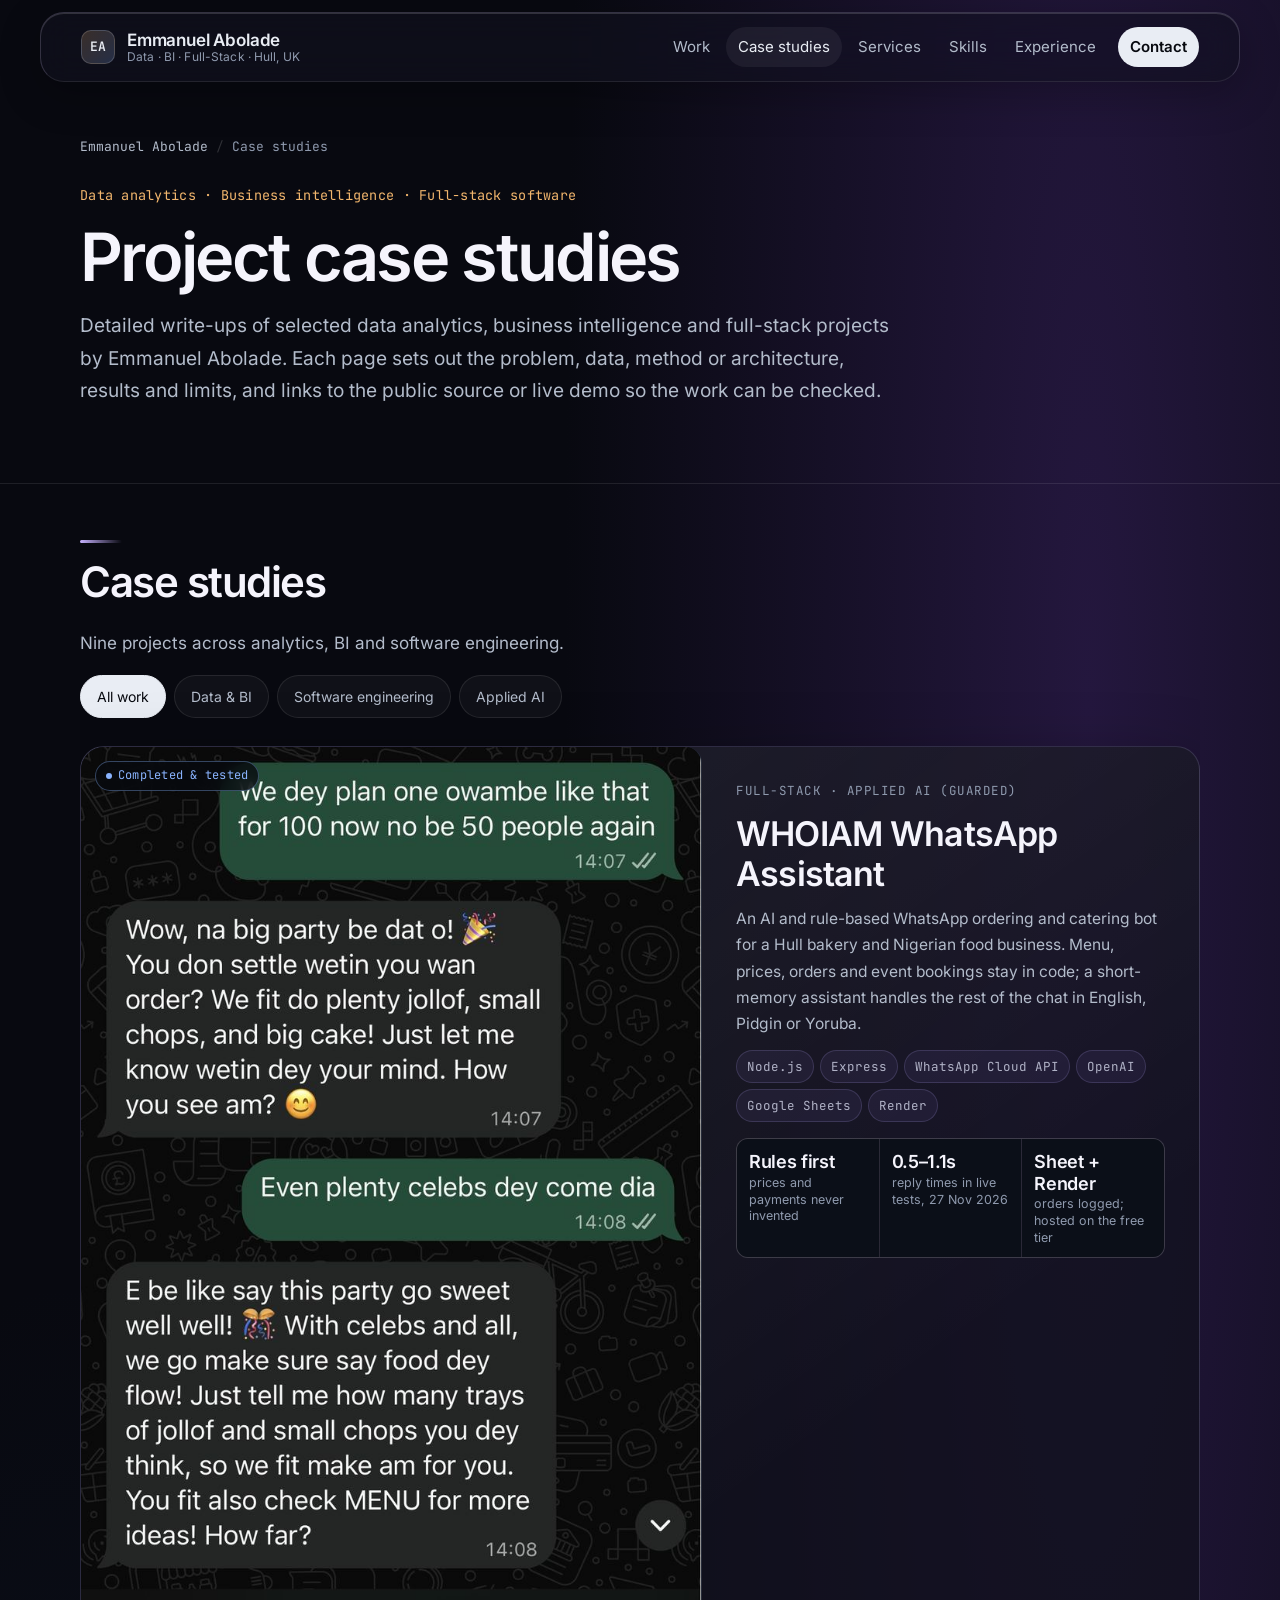
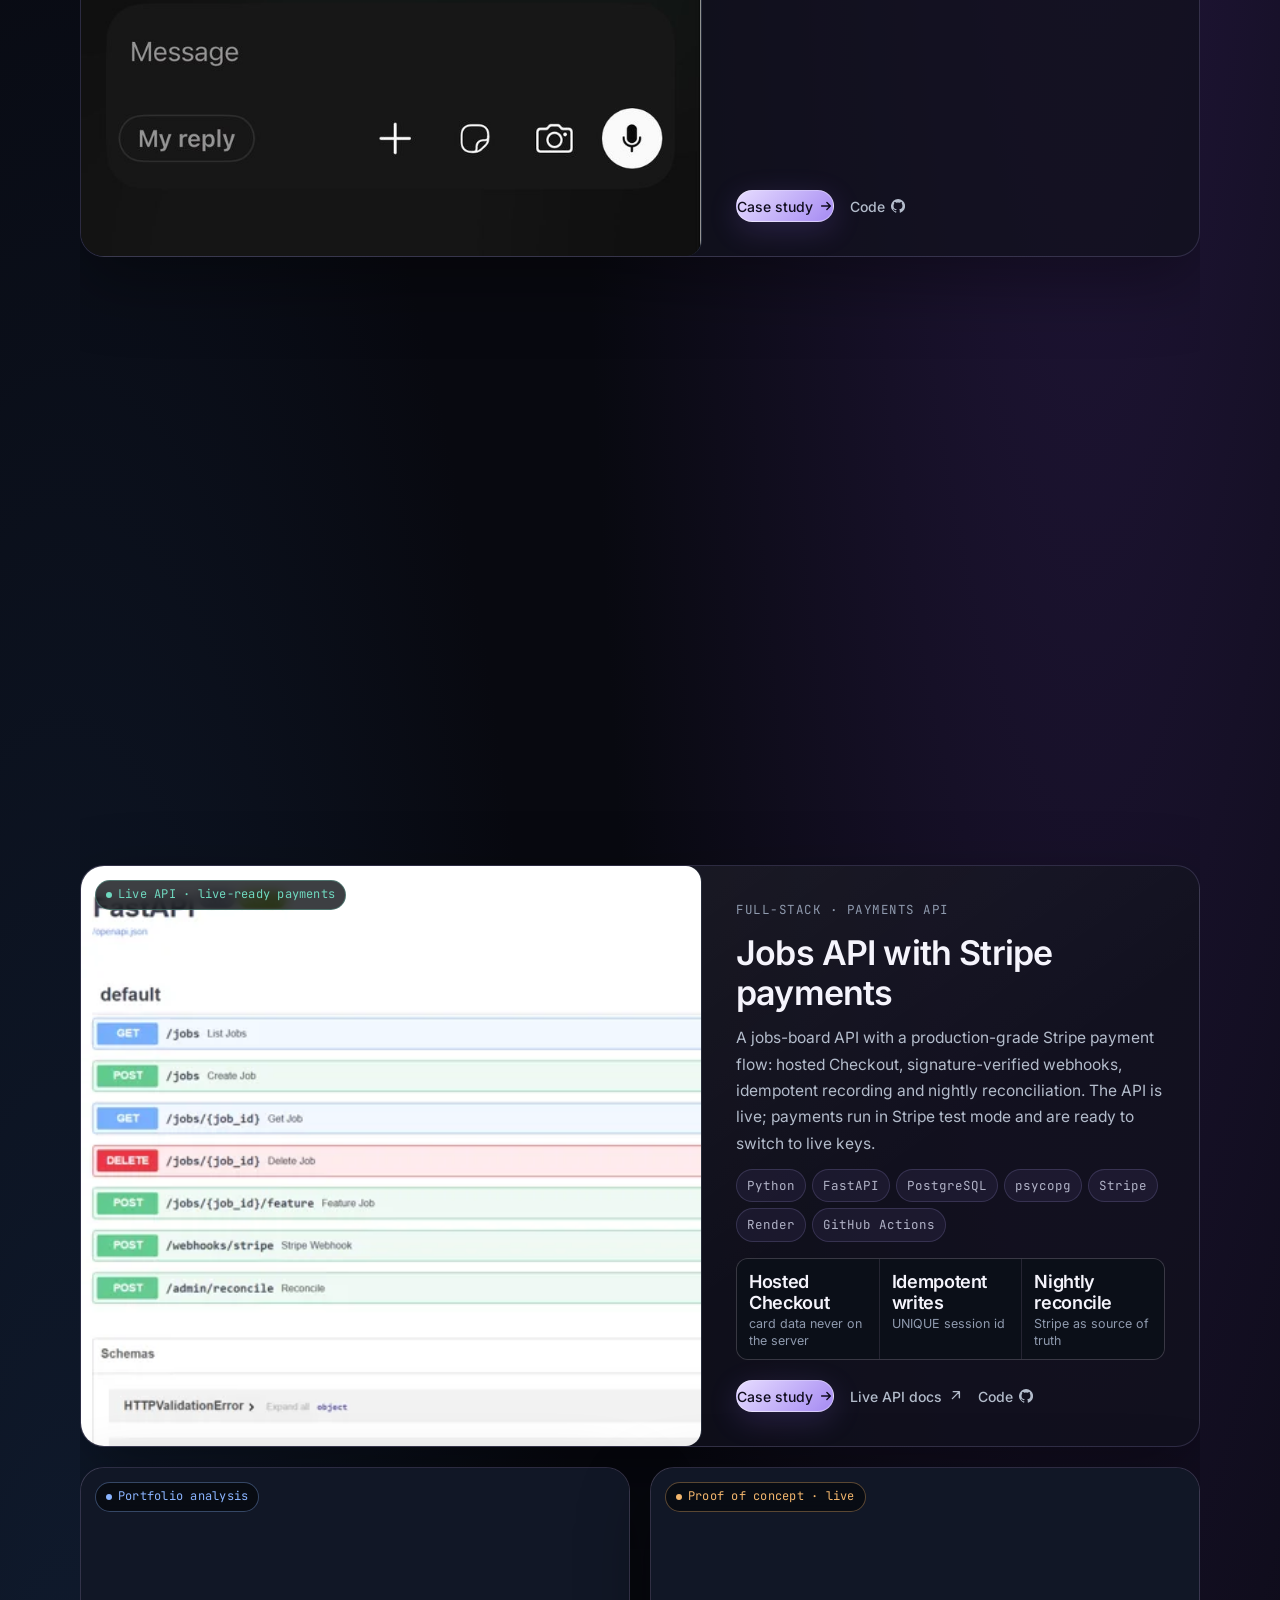
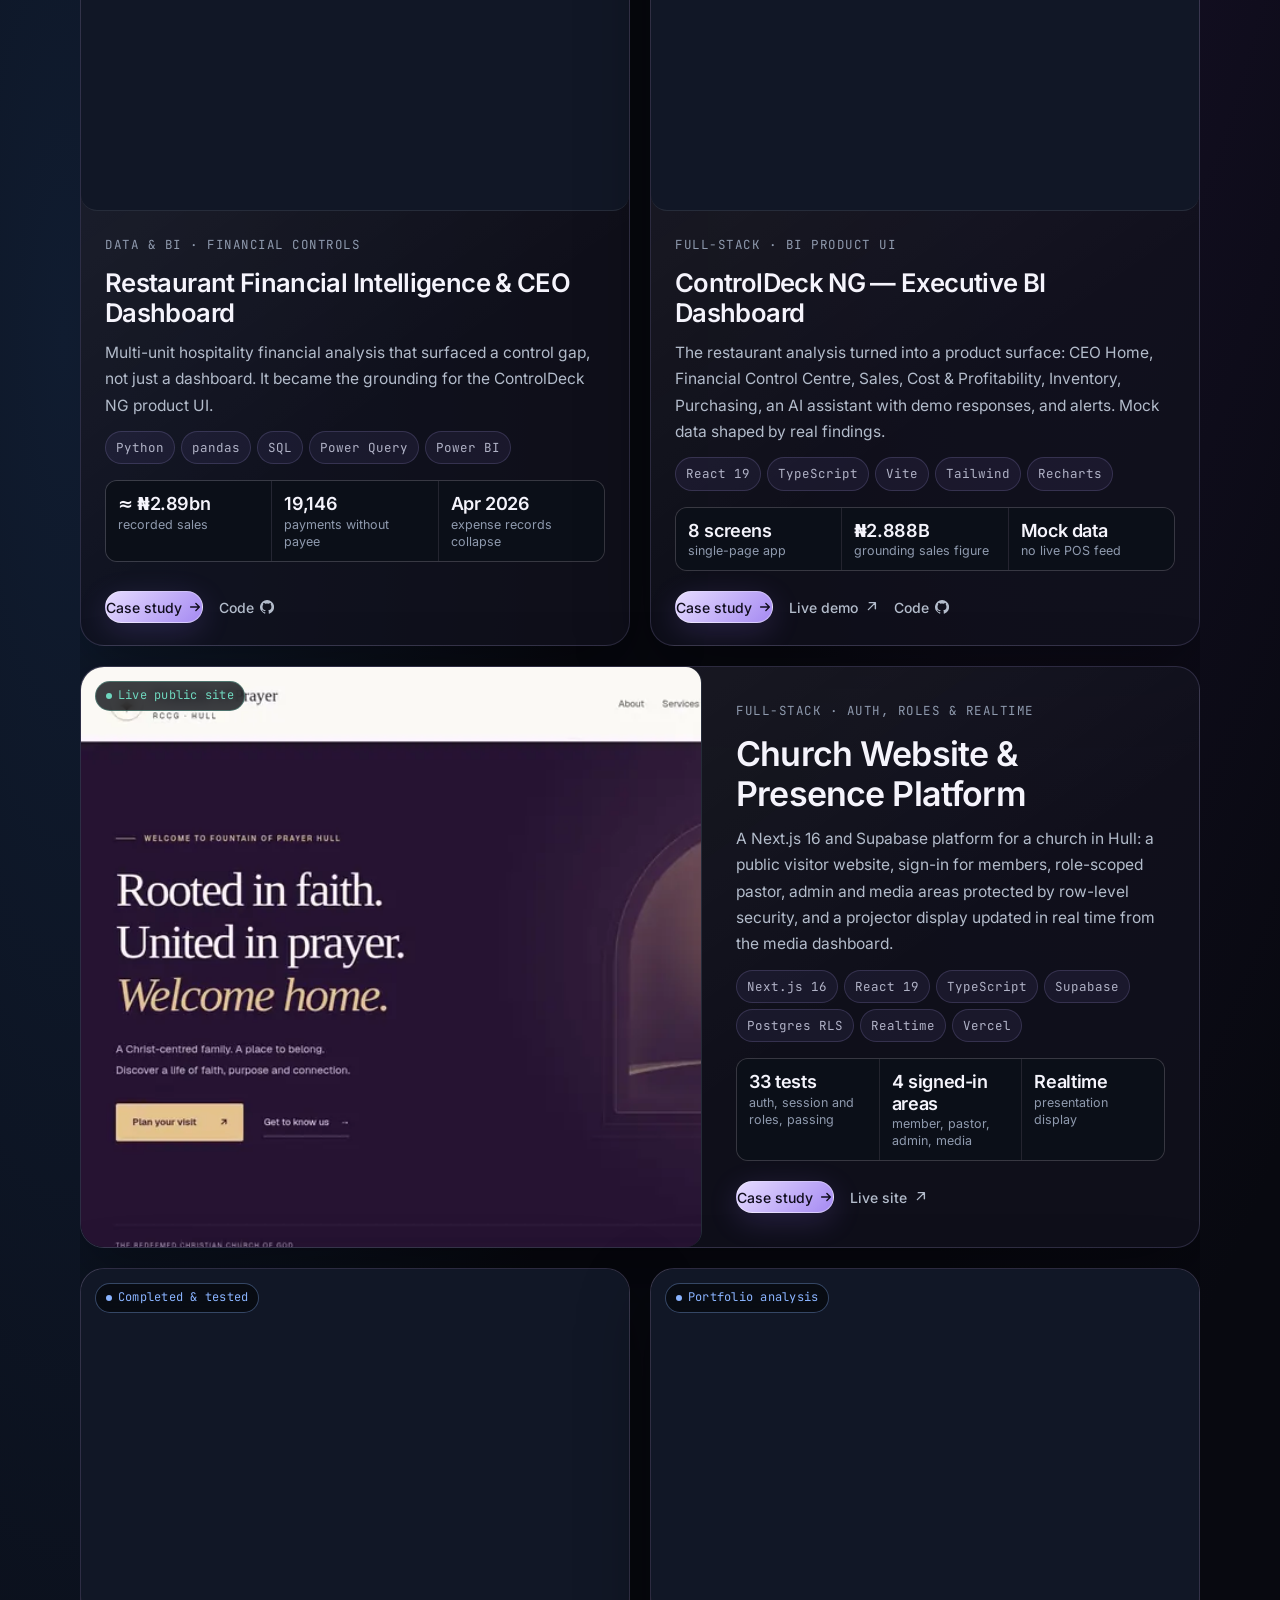
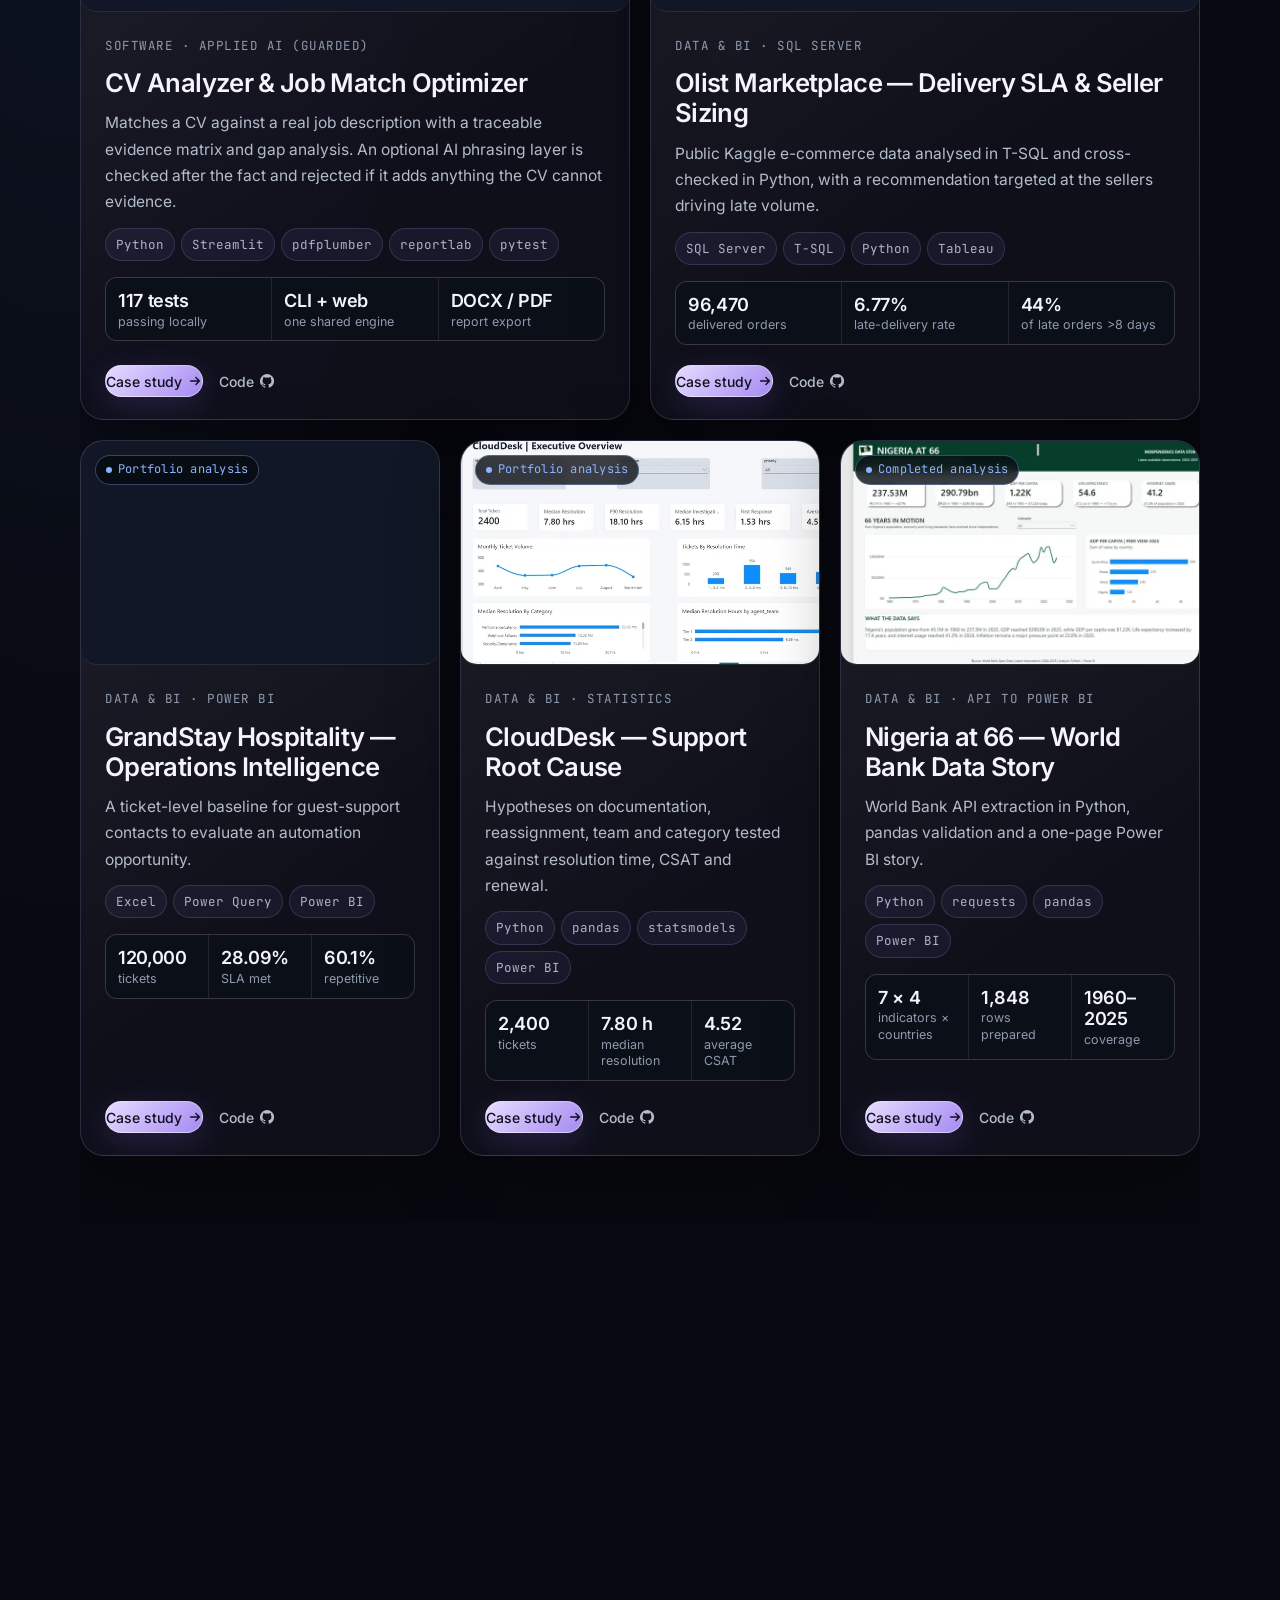
==== commit 60c4bc1a: "Implement Liquid Glass V3 design system and interactive project showcase" ====
--- a/projects/index.html
+++ b/projects/index.html
@@ -155,6 +155,7 @@
   ]
 }
 </script>
+<link rel="stylesheet" href="/assets/css/liquid-v3.css">
 </head>
 <body>
 <a class="skip" href="#main">Skip to content</a>
@@ -376,5 +377,6 @@
 </div>
 </div>
 </footer>
+<script src="/assets/js/liquid-v3.js" defer></script>
 </body>
 </html>
--- a/assets/css/liquid-v3.css
+++ b/assets/css/liquid-v3.css
@@ -0,0 +1,664 @@
+/* ABOLADLABS — LIQUID GLASS V3 */
+
+:root {
+  color-scheme: dark;
+  --lg-bg: #080910;
+  --lg-surface: #11121e;
+  --lg-text: #f5f4fc;
+  --lg-muted: #b1b3c7;
+  --lg-accent: #b7a4ff;
+  --lg-border: rgba(190,180,255,.17);
+  --lg-glass: rgba(255,255,255,.045);
+  --lg-radius: 24px;
+  --lg-shadow: 0 24px 70px rgba(0,0,0,.35);
+}
+
+html {
+  scroll-behavior: smooth;
+  background: var(--lg-bg);
+}
+
+body {
+  color: var(--lg-text);
+  background:
+    radial-gradient(ellipse at 85% 8%, #24173e 0%, transparent 34%),
+    radial-gradient(ellipse at 5% 40%, #101c30 0%, transparent 30%),
+    var(--lg-bg) !important;
+  font-family: Inter, system-ui, sans-serif;
+  overflow-x: clip;
+}
+
+::selection {
+  background: #b7a4ff;
+  color: #080910;
+}
+
+header {
+  background: rgba(10,10,20,.78) !important;
+  backdrop-filter: blur(24px) saturate(150%);
+  border-bottom: 1px solid var(--lg-border);
+}
+
+h1, h2, h3 {
+  color: var(--lg-text);
+  letter-spacing: -.045em;
+}
+
+h1 {
+  font-size: clamp(2.8rem, 6vw, 6rem);
+  line-height: 1.02;
+  font-weight: 700;
+}
+
+h2 {
+  font-size: clamp(1.8rem, 3vw, 3rem);
+  line-height: 1.12;
+}
+
+#hero-title {
+  background: linear-gradient(
+    125deg, #ffffff 12%, #c9c4e8 55%, #a98df8 100%
+  );
+  -webkit-background-clip: text;
+  background-clip: text;
+  color: transparent;
+}
+
+p, li {
+  line-height: 1.7;
+}
+
+a {
+  text-underline-offset: 5px;
+}
+
+a:focus-visible, button:focus-visible {
+  outline: 3px solid var(--lg-accent);
+  outline-offset: 5px;
+}
+
+a.primary, .btn.primary {
+  background: linear-gradient(135deg,#e6dcff,#a58af2) !important;
+  color: #100d1d !important;
+  border: 1px solid rgba(255,255,255,.4);
+  border-radius: 100px;
+  box-shadow: 0 8px 30px rgba(155,116,255,.19);
+}
+
+.card, .project-card, .price-card {
+  background:
+    linear-gradient(145deg,rgba(255,255,255,.075),transparent 65%),
+    rgba(18,18,30,.75) !important;
+  border: 1px solid var(--lg-border) !important;
+  border-radius: var(--lg-radius);
+  box-shadow: var(--lg-shadow);
+  transition: transform .3s ease, border-color .3s ease;
+}
+
+@media (hover:hover) {
+  .card:hover, .project-card:hover, .price-card:hover {
+    transform: translateY(-4px);
+    border-color: rgba(190,170,255,.45) !important;
+  }
+}
+
+.media {
+  border-radius: 16px;
+  overflow: hidden;
+}
+
+.media img {
+  transition: transform .6s cubic-bezier(.2,.8,.2,1);
+}
+
+@media (hover:hover) {
+  .media:hover img {
+    transform: scale(1.025);
+  }
+}
+
+.chip {
+  background: rgba(160,140,255,.075) !important;
+  border: 1px solid var(--lg-border);
+  border-radius: 100px;
+  color: var(--lg-muted);
+}
+
+footer {
+  border-top: 1px solid var(--lg-border);
+}
+
+/* Interactive project showcase */
+
+.lg-showcase {
+  position: relative;
+  isolation: isolate;
+  width: min(100%, 1160px);
+  margin: 40px auto 56px;
+  padding: clamp(20px,4vw,48px);
+  border: 1px solid var(--lg-border);
+  border-radius: 32px;
+  background:
+    radial-gradient(ellipse at 80% 30%,rgba(123,83,225,.19),transparent 60%),
+    linear-gradient(145deg,rgba(255,255,255,.06),rgba(255,255,255,.01));
+  box-shadow: var(--lg-shadow);
+}
+
+.lg-eyebrow {
+  color: var(--lg-accent);
+  font-size: 11px;
+  font-weight: 700;
+  letter-spacing: .2em;
+  text-transform: uppercase;
+}
+
+.lg-slide {
+  display: grid;
+  grid-template-columns: .85fr 1.15fr;
+  align-items: center;
+  gap: clamp(20px,4vw,56px);
+  min-height: 340px;
+  padding: 22px 0;
+}
+
+.lg-slide[hidden] {
+  display: none !important;
+}
+
+.lg-slide h3 {
+  font-size: clamp(1.8rem,3.5vw,3.4rem);
+  line-height: 1.08;
+  margin: 16px 0;
+}
+
+.lg-slide p {
+  color: var(--lg-muted);
+  max-width: 44ch;
+}
+
+.lg-art {
+  position: relative;
+  padding: 14px;
+  border: 1px solid rgba(220,210,255,.22);
+  border-radius: 26px;
+  background: rgba(255,255,255,.065);
+  box-shadow:
+    0 25px 60px rgba(0,0,0,.4),
+    inset 0 1px 0 rgba(255,255,255,.2);
+}
+
+.lg-art::before {
+  content: "";
+  position: absolute;
+  inset: 12px -10px -12px 10px;
+  border: 1px solid rgba(180,160,255,.15);
+  border-radius: 26px;
+  z-index: -1;
+}
+
+.lg-art img {
+  display: block;
+  width: 100%;
+  height: clamp(230px,30vw,370px);
+  object-fit: contain;
+  border-radius: 16px;
+  background: #090a12;
+}
+
+.lg-controls {
+  display: flex;
+  align-items: center;
+  justify-content: space-between;
+  gap: 12px;
+  padding-top: 20px;
+  border-top: 1px solid var(--lg-border);
+}
+
+.lg-controls button {
+  background: rgba(255,255,255,.06);
+  border: 1px solid var(--lg-border);
+  border-radius: 50%;
+  color: white;
+  width: 44px;
+  height: 44px;
+  font-size: 21px;
+  cursor: pointer;
+}
+
+.lg-controls button:hover {
+  background: rgba(180,150,255,.2);
+}
+
+.lg-count {
+  color: var(--lg-muted);
+  font-variant-numeric: tabular-nums;
+  font-size: 13px;
+  letter-spacing: .12em;
+}
+
+.lg-enter {
+  animation: lg-enter .5s cubic-bezier(.2,.8,.2,1) both;
+}
+
+@keyframes lg-enter {
+  from { opacity: 0; transform: translateX(18px) scale(.98); }
+  to { opacity: 1; transform: translateX(0) scale(1); }
+}
+
+@media (max-width: 700px) {
+  .lg-showcase {
+    margin: 24px auto 36px;
+    padding: 20px;
+    border-radius: 24px;
+  }
+
+  .lg-slide {
+    grid-template-columns: 1fr;
+    min-height: auto;
+    gap: 20px;
+  }
+
+  .lg-art img {
+    height: 260px;
+  }
+
+  .lg-art {
+    padding: 8px;
+  }
+}
+
+@media (prefers-reduced-motion: reduce) {
+  html { scroll-behavior: auto; }
+  *, *::before, *::after {
+    animation-duration: .01ms !important;
+    transition-duration: .01ms !important;
+  }
+}
+
+/* V3 — SIGNATURE HERO */
+
+body:has(#hero-title) {
+  background:
+    radial-gradient(ellipse at 75% 12%,rgba(98,51,170,.24),transparent 32%),
+    radial-gradient(ellipse at 95% 25%,rgba(46,64,130,.17),transparent 28%),
+    #080910 !important;
+}
+
+body > header {
+  position: sticky;
+  top: 12px;
+  z-index: 100;
+  width: min(1200px,calc(100% - 32px));
+  margin: 12px auto 0;
+  border: 1px solid rgba(220,210,255,.18);
+  border-radius: 24px;
+  background: rgba(18,18,30,.65) !important;
+  backdrop-filter: blur(28px) saturate(170%);
+  box-shadow:
+    inset 0 1px 0 rgba(255,255,255,.15),
+    0 12px 40px rgba(0,0,0,.25);
+}
+
+.lg-hero-shell {
+  position: relative;
+  display: grid;
+  grid-template-columns: minmax(0,1fr) minmax(0,1fr);
+  align-items: center;
+  gap: clamp(24px,4vw,64px);
+  width: min(1280px,calc(100% - 48px));
+  margin: 0 auto;
+  padding: clamp(40px,6vw,90px) 0;
+  isolation: isolate;
+}
+
+.lg-hero-shell > section:not(.lg-showcase) {
+  width: 100%;
+  max-width: none;
+  margin: 0;
+  padding: 0;
+  min-width: 0;
+}
+
+.lg-hero-shell #hero-title {
+  font-size: clamp(3rem,5.2vw,5.5rem);
+  letter-spacing: -.075em;
+  line-height: .98;
+  font-weight: 750;
+  margin-bottom: 24px;
+}
+
+.lg-hero-shell #hero-title .serif {
+  color: #c4b0ff;
+  font-style: italic;
+}
+
+.lg-hero-shell .lg-showcase {
+  width: 100%;
+  min-width: 0;
+  margin: 0;
+  padding: 24px;
+  border-radius: 32px;
+  background:
+    radial-gradient(circle at 80% 10%,rgba(178,128,255,.18),transparent 55%),
+    linear-gradient(145deg,rgba(255,255,255,.08),rgba(255,255,255,.015));
+  box-shadow:
+    inset 0 1px 0 rgba(255,255,255,.25),
+    inset 0 -1px 0 rgba(140,100,255,.15),
+    0 35px 80px rgba(0,0,0,.45);
+}
+
+.lg-hero-shell .lg-slide {
+  grid-template-columns: minmax(0,1fr);
+  gap: 20px;
+  min-height: 0;
+}
+
+.lg-hero-shell .lg-slide > div:first-child {
+  order: 2;
+}
+
+.lg-hero-shell .lg-slide h3 {
+  font-size: clamp(1.4rem,2.4vw,2.1rem);
+  margin: 0 0 8px;
+}
+
+.lg-hero-shell .lg-slide p {
+  font-size: .9rem;
+  line-height: 1.55;
+  display: -webkit-box;
+  -webkit-line-clamp: 3;
+  line-clamp: 3;
+  -webkit-box-orient: vertical;
+  overflow: hidden;
+}
+
+.lg-hero-shell .lg-art {
+  order: 1;
+  isolation: isolate;
+  margin: 10px 12px 18px;
+  transform: rotate(-2deg);
+  background: linear-gradient(135deg,#49405d,#14131f 60%);
+  box-shadow:
+    inset 0 1px 1px rgba(255,255,255,.4),
+    0 25px 60px rgba(0,0,0,.5);
+}
+
+.lg-hero-shell .lg-art::before {
+  inset: 0;
+  transform: translate(15px,14px) rotate(5deg);
+  background: rgba(116,87,190,.12);
+  border-color: rgba(210,180,255,.3);
+}
+
+.lg-hero-shell .lg-art::after {
+  content: "";
+  position: absolute;
+  inset: 0;
+  border-radius: inherit;
+  pointer-events: none;
+  background: linear-gradient(
+    125deg,
+    rgba(255,255,255,.17),
+    transparent 28%,
+    transparent 75%,
+    rgba(180,140,255,.08)
+  );
+}
+
+.lg-hero-shell .lg-art img {
+  height: clamp(220px,24vw,330px);
+}
+
+.lg-hero-shell .lg-controls {
+  padding-top: 14px;
+}
+
+.lg-hero-shell::before {
+  content: "";
+  position: absolute;
+  width: 65%;
+  aspect-ratio: 1;
+  right: -8%;
+  top: 0;
+  z-index: -1;
+  pointer-events: none;
+  background: radial-gradient(
+    ellipse,
+    rgba(132,70,255,.13),
+    transparent 65%
+  );
+}
+
+@media (max-width: 900px) {
+  .lg-hero-shell {
+    grid-template-columns: minmax(0,1fr);
+    width: calc(100% - 32px);
+    padding: 40px 0;
+  }
+
+  .lg-hero-shell #hero-title {
+    font-size: clamp(2.8rem,9vw,4.8rem);
+  }
+
+  .lg-hero-shell .lg-art img {
+    height: clamp(220px,50vw,340px);
+  }
+}
+
+@media (max-width: 480px) {
+  body > header {
+    width: calc(100% - 20px);
+    border-radius: 18px;
+  }
+
+  .lg-hero-shell .lg-showcase {
+    padding: 16px;
+    border-radius: 24px;
+  }
+}
+
+
+
+/* V3 — OPTICAL MATERIALS */
+
+.lg-showcase {
+  --light-x: 50%;
+  --light-y: 20%;
+  overflow: hidden;
+}
+
+.lg-showcase::after {
+  content: "";
+  position: absolute;
+  inset: 0;
+  pointer-events: none;
+  border-radius: inherit;
+  background: radial-gradient(
+    circle at var(--light-x) var(--light-y),
+    rgba(195,165,255,.13),
+    transparent 45%
+  );
+}
+
+.lg-showcase > * {
+  position: relative;
+  z-index: 1;
+}
+
+.lg-controls button {
+  background: linear-gradient(
+    145deg,
+    rgba(255,255,255,.16),
+    rgba(255,255,255,.025)
+  );
+  box-shadow:
+    inset 0 1px 0 rgba(255,255,255,.25),
+    0 5px 15px rgba(0,0,0,.2);
+}
+
+.lg-controls button:active {
+  transform: scale(.94);
+}
+
+.lg-art {
+  transition: transform .5s cubic-bezier(.2,.8,.2,1);
+}
+
+@media (hover:hover) and (prefers-reduced-motion:no-preference) {
+  .lg-hero-shell .lg-art:hover {
+    transform: rotate(0deg) translateY(-5px);
+  }
+}
+
+.lg-progress {
+  flex: 1;
+  max-width: 110px;
+  height: 3px;
+  background: rgba(255,255,255,.1);
+  border-radius: 20px;
+  overflow: hidden;
+}
+
+.lg-progress-fill {
+  height: 100%;
+  border-radius: inherit;
+  background: linear-gradient(90deg,#7964e9,#dccaff);
+  transition: width .35s ease;
+}
+
+
+/* V3 — EDITORIAL LAYOUT AND FINISHING */
+
+main {
+  min-width: 0;
+}
+
+main section {
+  scroll-margin-top: 110px;
+}
+
+main section:not(.lg-showcase) > h2 {
+  position: relative;
+  padding-top: 18px;
+  margin-bottom: 24px;
+}
+
+main section:not(.lg-showcase) > h2::before {
+  content: "";
+  position: absolute;
+  top: 0;
+  left: 0;
+  width: 42px;
+  height: 3px;
+  border-radius: 10px;
+  background: linear-gradient(90deg,#c6b1ff,transparent);
+}
+
+.evidence {
+  display: flex;
+  flex-wrap: wrap;
+  gap: 8px;
+}
+
+.evidence a {
+  padding: 8px 14px;
+  border: 1px solid rgba(190,180,255,.18);
+  border-radius: 100px;
+  background: rgba(255,255,255,.035);
+  font-size: .8rem;
+  text-decoration: none;
+}
+
+.evidence a:hover {
+  background: rgba(180,150,255,.12);
+}
+
+.price-card {
+  position: relative;
+  overflow: hidden;
+  padding: clamp(20px,3vw,32px);
+}
+
+.price-card::before {
+  content: "";
+  position: absolute;
+  top: 0;
+  left: 15%;
+  width: 70%;
+  height: 1px;
+  background: linear-gradient(
+    90deg,transparent,#bda6ff,transparent
+  );
+}
+
+.price-card h3 {
+  font-size: clamp(1.2rem,2vw,1.65rem);
+}
+
+.price-card li {
+  color: var(--lg-muted);
+}
+
+.fact {
+  border-color: var(--lg-border);
+}
+
+figure img {
+  max-width: 100%;
+  height: auto;
+  border-radius: 16px;
+}
+
+figcaption {
+  color: var(--lg-muted);
+  font-size: .85rem;
+  padding-top: 10px;
+}
+
+pre {
+  background: #0c0d16 !important;
+  border: 1px solid var(--lg-border);
+  border-radius: 16px;
+  padding: 20px;
+  overflow-x: auto;
+}
+
+table {
+  border-color: var(--lg-border);
+}
+
+th {
+  background: rgba(160,140,255,.08);
+}
+
+td, th {
+  border-color: var(--lg-border);
+}
+
+footer {
+  background: rgba(8,9,16,.65);
+}
+
+@media (max-width: 600px) {
+  main {
+    min-width: 0;
+  }
+
+  .price-card {
+    padding: 20px;
+  }
+
+  .evidence {
+    gap: 6px;
+  }
+
+  .evidence a {
+    font-size: .75rem;
+  }
+
+  pre {
+    font-size: .75rem;
+    padding: 14px;
+  }
+}
+
